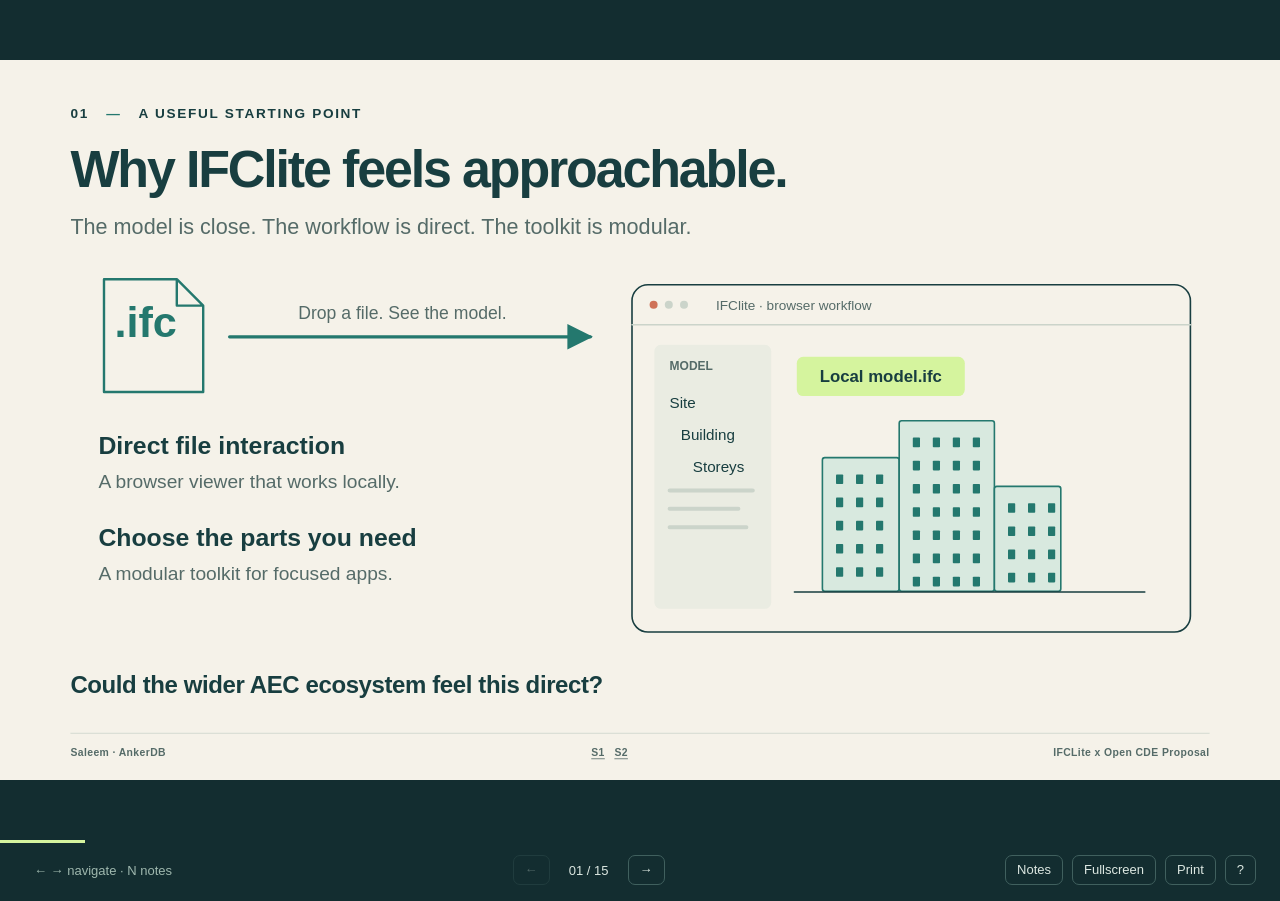
==== presentations/oci-aec-2026-10-28/index.html @ f7aa37ea "Add Apache-2.0 license and AEC pitch" ====
<!doctype html><html lang="en"><head><meta charset="utf-8"><meta name="viewport" content="width=device-width,initial-scale=1"><meta name="color-scheme" content="light"><meta name="description" content="An AEC ecosystem proposal: independent tools and owner-controlled model releases through OCI artifact registries."><title>Pitch</title><style>
:root{--paper:#f5f2e9;--ink:#183e40;--teal:#24786e;--mint:#d8e9df;--lime:#d5f49e;--muted:#556b68;--line:#cbd4ca;--card:#fffdf7;--soft:#eaece2;--coral:#cf7258;--coral-soft:#f1ded0;--rust:#914931;--ochre:#8e7137;--sand:#eee4c8;--slate:#657b89;--slate-soft:#dce5e7;--white:#f7f7ec;--dark-card:#224c4d;--dark-line:#48706c;font-family:Arial,Helvetica,sans-serif;color:var(--ink);background:#132d30;font-synthesis:none}
*{box-sizing:border-box}html,body{margin:0;height:100%;overflow:hidden}button,a{-webkit-tap-highlight-color:transparent}button{font:inherit}button:focus-visible,a:focus-visible{outline:3px solid #e49752;outline-offset:5px}button{cursor:pointer}#viewport{position:relative;height:calc(100dvh - 60px);width:100%;display:flex;align-items:center;justify-content:center;overflow:hidden}#deck{position:relative;width:1600px;height:900px;flex-shrink:0;transform-origin:center center}.slide{position:absolute;inset:0;overflow:hidden;background:var(--paper);padding:58px 88px 73px;display:none}.slide.active{display:block}.slide.dark{background:var(--ink);color:var(--white);--card:var(--dark-card);--line:var(--dark-line);--muted:#c0d4ce}.eyebrow{font-size:17px;letter-spacing:2.1px;text-transform:uppercase;font-weight:700;margin-bottom:24px}.eyebrow span{padding:0 15px;color:var(--teal)}.dark .eyebrow{color:var(--mint)}.dark .eyebrow span{color:var(--lime)}h1{font-size:65px;line-height:1.07;letter-spacing:-2.7px;font-weight:700;margin:0 0 18px;max-width:1430px}.lede{font-size:27px;line-height:1.35;margin:0 0 27px;color:var(--muted);max-width:1390px}.slide-body{position:relative}.diagram{display:block;width:100%;height:auto;overflow:visible;font-family:Arial,Helvetica,sans-serif}.slide-footer{position:absolute;bottom:27px;left:88px;right:88px;display:flex;align-items:center;justify-content:space-between;border-top:1px solid var(--line);padding-top:16px;font-size:13px;font-weight:600;letter-spacing:.5px;color:var(--muted)}.slide-footer b{padding:0 8px;font-weight:400}.citations{display:flex;gap:12px}.citations a{color:inherit;text-underline-offset:3px}.takeaway{font-size:30px;line-height:1.2;margin:10px 0 0;letter-spacing:-.5px;font-weight:700}.caption{font-size:21px;color:var(--muted);margin:12px 0 0;line-height:1.35}.caption.light{color:#bfd4cc}.ribbon{display:flex;align-items:center;justify-content:space-between;background:var(--soft);border-radius:14px;padding:24px 30px;margin-top:6px;font-size:23px}.ribbon b{color:var(--coral);font-size:27px}.mini-label{font-size:14px;font-weight:700;letter-spacing:1.5px;color:var(--muted)}.closing-points{border-top:1px solid var(--dark-line);display:flex;gap:44px;justify-content:space-between;padding-top:25px;margin-top:9px;font-size:23px}.closing-points b{font-size:16px;color:var(--lime);margin-right:13px}.source-grid{display:grid;grid-template-columns:1fr 1fr .95fr;gap:44px;margin-top:35px}.source-column h2{font-size:25px;margin:0 0 17px;letter-spacing:-.4px}.source-link{display:flex;gap:13px;align-items:baseline;color:var(--ink);font-size:21px;line-height:1.28;text-decoration:none;margin:0 0 23px}.source-link:hover{text-decoration:underline}.source-link span{min-width:31px;font-size:14px;color:var(--teal);font-weight:700}.source-context{font-size:20px;line-height:1.45;color:var(--muted)}code{font-size:.9em}kbd{display:inline-block;border:1px solid currentColor;border-radius:4px;padding:1px 6px;font:inherit;font-size:.85em}.source-bottom{margin-top:24px;padding:21px 0;border-top:1px solid var(--line);display:flex;justify-content:space-between;align-items:center;font-size:19px}.source-bottom span{color:var(--muted)}
#controls{height:60px;display:flex;align-items:center;justify-content:space-between;padding:0 24px;color:#dce7e1;background:#132d30;font-size:13px;gap:20px}#controls .group{display:flex;align-items:center;gap:9px}#controls button{color:inherit;background:transparent;border:1px solid #40605e;border-radius:7px;padding:7px 11px;line-height:1.15;white-space:nowrap}#controls button:hover{background:#284c4b}#controls button:disabled{opacity:.3;cursor:default}#position{font-variant-numeric:tabular-nums;min-width:60px;text-align:center}#deck-label{color:#bdd0c8;letter-spacing:.7px}.keys{color:#9fb8ae;margin-left:10px}.sr-only{position:absolute;width:1px;height:1px;overflow:hidden;clip-path:inset(50%);white-space:nowrap}.progress{position:fixed;bottom:57px;left:0;height:3px;background:var(--lime);z-index:2;width:0;transition:width 150ms linear}#notes-panel{display:none;position:fixed;left:0;right:0;bottom:60px;height:215px;overflow-y:auto;padding:20px 34px;background:#fffdf7;color:var(--ink);border-top:4px solid var(--teal);z-index:5;font-size:16px;line-height:1.5}#notes-panel h2{font-size:18px;margin:0 0 10px}#notes-panel p{margin:0 0 9px;max-width:1300px}#notes-panel a{color:var(--teal)}body.notes-open #notes-panel{display:block}body.notes-open #viewport{height:calc(100dvh - 275px)}body.notes-open .progress{bottom:272px}#notes-sources{font-size:13px;display:flex;gap:15px;flex-wrap:wrap}#help{border:0;border-radius:18px;background:var(--paper);color:var(--ink);max-width:530px;padding:32px;font-size:16px;box-shadow:0 20px 90px #0005}#help::backdrop{background:#102c32aa}#help h2{margin-top:0}#help dl{display:grid;grid-template-columns:180px 1fr;gap:16px}#help dd{margin:0}#help button{background:var(--ink);color:var(--paper);border:0;padding:10px 20px;border-radius:8px}.no-js{color:var(--paper);padding:12px;text-align:center}.svg-defs{position:absolute;width:0;height:0;overflow:hidden}body.no-script{overflow:auto}body.no-script #viewport{height:auto;display:block;overflow:visible}body.no-script #deck{height:auto;width:100%}body.no-script .slide{display:block;position:relative;width:1600px;height:900px;margin:auto}
@media(max-width:800px){#deck-label,.keys{display:none}#controls{padding:0 10px;gap:8px}#controls .group{gap:6px}#controls button{padding:7px 8px}#notes-panel{padding:14px 18px}}@media(prefers-reduced-motion:reduce){*{transition:none!important}}
@page{size:1600px 900px;margin:0}@media print{html,body{overflow:visible!important;background:white;width:1600px;height:auto}#viewport,body.notes-open #viewport{display:block!important;width:1600px;height:auto;overflow:visible}#deck{width:1600px!important;height:auto!important;transform:none!important;zoom:1!important}.slide,.slide.active{display:block!important;position:relative;width:1600px;height:900px;break-after:page;page-break-after:always;-webkit-print-color-adjust:exact;print-color-adjust:exact}.slide:last-child{break-after:auto;page-break-after:auto}#controls,#notes-panel,.progress,#live,#help,.no-js{display:none!important}.slide a{color:inherit!important}.speaker-note{display:none!important}}
.slide.dark{--teal:#a6cfc0}</style></head><body><svg class="svg-defs" aria-hidden="true"><defs><marker id="arrow" viewBox="0 0 10 10" refX="9" refY="5" markerWidth="8" markerHeight="8" orient="auto-start-reverse"><path d="M0 0L10 5L0 10Z" fill="context-stroke"/></marker></defs></svg><noscript><style>.slide{display:block;position:relative;width:1600px;height:900px}html,body{overflow:auto}#viewport{display:block;height:auto;overflow:visible}#deck{height:auto}#controls{display:none}</style><p class="no-js">JavaScript is off. Scroll through the slides or print this file.</p></noscript><main id="viewport" aria-label="Pitch"><div id="deck"><section class="slide " id="slide-1" aria-labelledby="title-1" data-title="Why IFClite feels approachable.">
      <div class="eyebrow">01 <span>—</span> A useful starting point</div>
      <h1 id="title-1">Why IFClite feels approachable.</h1>
      <p class="lede">The model is close. The workflow is direct. The toolkit is modular.</p>
      <div class="slide-body"><svg class="diagram" viewBox="0 0 1424 500" role="img" aria-label="Conceptual illustration of a local IFC file opened in IFClite’s browser viewer. Direct file interaction and modular packages."><rect x="702" y="28" width="698" height="434" rx="20" fill="var(--paper)" stroke="var(--ink)" stroke-width="2" /><path d="M702 78H1400" fill="none" stroke="var(--line)" stroke-width="2" stroke-linecap="round" stroke-linejoin="round"  /><circle cx="729" cy="53" r="5" fill="var(--coral)"/><circle cx="748" cy="53" r="5" fill="var(--line)"/><circle cx="767" cy="53" r="5" fill="var(--line)"/><text x="807" y="59" font-size="17" fill="var(--muted)" font-weight="500" text-anchor="start" >IFClite · browser workflow</text><rect x="730" y="103" width="146" height="330" rx="8" fill="var(--soft)" stroke="none" stroke-width="2" /><text x="749" y="135" font-size="15" fill="var(--muted)" font-weight="700" text-anchor="start" >MODEL</text><text x="749" y="182" font-size="19" fill="currentColor" font-weight="500" text-anchor="start" >Site</text><text x="763" y="222" font-size="19" fill="currentColor" font-weight="500" text-anchor="start" >Building</text><text x="778" y="262" font-size="19" fill="currentColor" font-weight="500" text-anchor="start" >Storeys</text><path d="M749 285H853 M749 308H835 M749 331H845" fill="none" stroke="var(--line)" stroke-width="5" stroke-linecap="round" stroke-linejoin="round"  /><rect x="940" y="244" width="96" height="167" rx="3" fill="var(--mint)" stroke="var(--teal)" stroke-width="2" /><rect x="957" y="265" width="9" height="12" rx="1" fill="var(--teal)" stroke="none" stroke-width="2" /><rect x="957" y="294" width="9" height="12" rx="1" fill="var(--teal)" stroke="none" stroke-width="2" /><rect x="957" y="323" width="9" height="12" rx="1" fill="var(--teal)" stroke="none" stroke-width="2" /><rect x="957" y="352" width="9" height="12" rx="1" fill="var(--teal)" stroke="none" stroke-width="2" /><rect x="957" y="381" width="9" height="12" rx="1" fill="var(--teal)" stroke="none" stroke-width="2" /><rect x="982" y="265" width="9" height="12" rx="1" fill="var(--teal)" stroke="none" stroke-width="2" /><rect x="982" y="294" width="9" height="12" rx="1" fill="var(--teal)" stroke="none" stroke-width="2" /><rect x="982" y="323" width="9" height="12" rx="1" fill="var(--teal)" stroke="none" stroke-width="2" /><rect x="982" y="352" width="9" height="12" rx="1" fill="var(--teal)" stroke="none" stroke-width="2" /><rect x="982" y="381" width="9" height="12" rx="1" fill="var(--teal)" stroke="none" stroke-width="2" /><rect x="1007" y="265" width="9" height="12" rx="1" fill="var(--teal)" stroke="none" stroke-width="2" /><rect x="1007" y="294" width="9" height="12" rx="1" fill="var(--teal)" stroke="none" stroke-width="2" /><rect x="1007" y="323" width="9" height="12" rx="1" fill="var(--teal)" stroke="none" stroke-width="2" /><rect x="1007" y="352" width="9" height="12" rx="1" fill="var(--teal)" stroke="none" stroke-width="2" /><rect x="1007" y="381" width="9" height="12" rx="1" fill="var(--teal)" stroke="none" stroke-width="2" /><rect x="1036" y="198" width="119" height="213" rx="3" fill="var(--mint)" stroke="var(--teal)" stroke-width="2" /><rect x="1053" y="219" width="9" height="12" rx="1" fill="var(--teal)" stroke="none" stroke-width="2" /><rect x="1053" y="248" width="9" height="12" rx="1" fill="var(--teal)" stroke="none" stroke-width="2" /><rect x="1053" y="277" width="9" height="12" rx="1" fill="var(--teal)" stroke="none" stroke-width="2" /><rect x="1053" y="306" width="9" height="12" rx="1" fill="var(--teal)" stroke="none" stroke-width="2" /><rect x="1053" y="335" width="9" height="12" rx="1" fill="var(--teal)" stroke="none" stroke-width="2" /><rect x="1053" y="364" width="9" height="12" rx="1" fill="var(--teal)" stroke="none" stroke-width="2" /><rect x="1053" y="393" width="9" height="12" rx="1" fill="var(--teal)" stroke="none" stroke-width="2" /><rect x="1078" y="219" width="9" height="12" rx="1" fill="var(--teal)" stroke="none" stroke-width="2" /><rect x="1078" y="248" width="9" height="12" rx="1" fill="var(--teal)" stroke="none" stroke-width="2" /><rect x="1078" y="277" width="9" height="12" rx="1" fill="var(--teal)" stroke="none" stroke-width="2" /><rect x="1078" y="306" width="9" height="12" rx="1" fill="var(--teal)" stroke="none" stroke-width="2" /><rect x="1078" y="335" width="9" height="12" rx="1" fill="var(--teal)" stroke="none" stroke-width="2" /><rect x="1078" y="364" width="9" height="12" rx="1" fill="var(--teal)" stroke="none" stroke-width="2" /><rect x="1078" y="393" width="9" height="12" rx="1" fill="var(--teal)" stroke="none" stroke-width="2" /><rect x="1103" y="219" width="9" height="12" rx="1" fill="var(--teal)" stroke="none" stroke-width="2" /><rect x="1103" y="248" width="9" height="12" rx="1" fill="var(--teal)" stroke="none" stroke-width="2" /><rect x="1103" y="277" width="9" height="12" rx="1" fill="var(--teal)" stroke="none" stroke-width="2" /><rect x="1103" y="306" width="9" height="12" rx="1" fill="var(--teal)" stroke="none" stroke-width="2" /><rect x="1103" y="335" width="9" height="12" rx="1" fill="var(--teal)" stroke="none" stroke-width="2" /><rect x="1103" y="364" width="9" height="12" rx="1" fill="var(--teal)" stroke="none" stroke-width="2" /><rect x="1103" y="393" width="9" height="12" rx="1" fill="var(--teal)" stroke="none" stroke-width="2" /><rect x="1128" y="219" width="9" height="12" rx="1" fill="var(--teal)" stroke="none" stroke-width="2" /><rect x="1128" y="248" width="9" height="12" rx="1" fill="var(--teal)" stroke="none" stroke-width="2" /><rect x="1128" y="277" width="9" height="12" rx="1" fill="var(--teal)" stroke="none" stroke-width="2" /><rect x="1128" y="306" width="9" height="12" rx="1" fill="var(--teal)" stroke="none" stroke-width="2" /><rect x="1128" y="335" width="9" height="12" rx="1" fill="var(--teal)" stroke="none" stroke-width="2" /><rect x="1128" y="364" width="9" height="12" rx="1" fill="var(--teal)" stroke="none" stroke-width="2" /><rect x="1128" y="393" width="9" height="12" rx="1" fill="var(--teal)" stroke="none" stroke-width="2" /><rect x="1155" y="280" width="83" height="131" rx="3" fill="var(--mint)" stroke="var(--teal)" stroke-width="2" /><rect x="1172" y="301" width="9" height="12" rx="1" fill="var(--teal)" stroke="none" stroke-width="2" /><rect x="1172" y="330" width="9" height="12" rx="1" fill="var(--teal)" stroke="none" stroke-width="2" /><rect x="1172" y="359" width="9" height="12" rx="1" fill="var(--teal)" stroke="none" stroke-width="2" /><rect x="1172" y="388" width="9" height="12" rx="1" fill="var(--teal)" stroke="none" stroke-width="2" /><rect x="1197" y="301" width="9" height="12" rx="1" fill="var(--teal)" stroke="none" stroke-width="2" /><rect x="1197" y="330" width="9" height="12" rx="1" fill="var(--teal)" stroke="none" stroke-width="2" /><rect x="1197" y="359" width="9" height="12" rx="1" fill="var(--teal)" stroke="none" stroke-width="2" /><rect x="1197" y="388" width="9" height="12" rx="1" fill="var(--teal)" stroke="none" stroke-width="2" /><rect x="1222" y="301" width="9" height="12" rx="1" fill="var(--teal)" stroke="none" stroke-width="2" /><rect x="1222" y="330" width="9" height="12" rx="1" fill="var(--teal)" stroke="none" stroke-width="2" /><rect x="1222" y="359" width="9" height="12" rx="1" fill="var(--teal)" stroke="none" stroke-width="2" /><rect x="1222" y="388" width="9" height="12" rx="1" fill="var(--teal)" stroke="none" stroke-width="2" /><path d="M905 412H1343" fill="none" stroke="var(--ink)" stroke-width="2" stroke-linecap="round" stroke-linejoin="round"  /><rect x="908" y="118" width="210" height="49" rx="8" fill="var(--lime)" stroke="none" stroke-width="2" /><text x="1013" y="149" font-size="21" fill="var(--ink)" font-weight="650" text-anchor="middle" >Local model.ifc</text><text x="55" y="93" font-size="54" fill="var(--teal)" font-weight="750" text-anchor="start" >.ifc</text><path d="M42 21H133L166 54V162H42Z M133 21V54H166" fill="none" stroke="var(--teal)" stroke-width="3" stroke-linecap="round" stroke-linejoin="round"  /><path d="M199 93 L650 93" fill="none" stroke="var(--teal)" stroke-width="4" stroke-linecap="round" marker-end="url(#arrow)" /><text x="415" y="71" font-size="22" fill="var(--muted)" font-weight="500" text-anchor="middle" >Drop a file. See the model.</text><text x="35" y="240" font-size="31" fill="var(--ink)" font-weight="700" text-anchor="start" >Direct file interaction</text><text x="35" y="282" font-size="24" fill="var(--muted)" font-weight="500" text-anchor="start" >A browser viewer that works locally.</text><text x="35" y="355" font-size="31" fill="var(--ink)" font-weight="700" text-anchor="start" >Choose the parts you need</text><text x="35" y="397" font-size="24" fill="var(--muted)" font-weight="500" text-anchor="start" >A modular toolkit for focused apps.</text></svg><p class="takeaway">Could the wider AEC ecosystem feel this direct?</p></div>
      <footer class="slide-footer"><span>Saleem · AnkerDB</span><span class="citations"><a href="https://ifclite.dev/" target="_blank" rel="noopener">S1</a> <a href="https://github.com/LTplus-AG/ifc-lite" target="_blank" rel="noopener">S2</a></span><span>IFCLite x Open CDE Proposal</span></footer>
      <aside class="speaker-note" hidden><p>Open with the appeal of the experience, not an adoption claim. IFClite publicly describes a browser viewer with local drag-and-drop IFC loading, plus packages developers can compose. The browser setup processes the model locally; the project also offers other deployment modes. The illustration is conceptual, not a product screenshot.</p><p>Use IFClite as a concrete example of focused, modular software. Ask whether independently built tools could stay focused while sharing a dependable way to deliver model releases.</p></aside>
    </section><section class="slide " id="slide-2" aria-labelledby="title-2" data-title="Every new connection takes work.">
      <div class="eyebrow">02 <span>—</span> The connection work</div>
      <h1 id="title-2">Every new connection takes work.</h1>
      <p class="lede">Apps often need a separate connector for each place a model is stored.</p>
      <div class="slide-body"><svg class="diagram" viewBox="0 0 1424 475" role="img" aria-label="Illustrative example: a model viewer used by a design team and a cost tool used by a cost team each need a separate connector to Cloud CDE A, Cloud CDE B and a local server. Two apps and three destinations mean six connections to support. Each connector handles different APIs, access rules and delivery conventions."><text x="14" y="24" font-size="17" fill="var(--muted)" font-weight="750" text-anchor="start">APPS PEOPLE USE</text><text x="402" y="24" font-size="17" fill="var(--muted)" font-weight="750" text-anchor="start">PLACES MODELS LIVE</text><rect x="402" y="48" width="316" height="83" rx="14" fill="var(--mint)"/><g transform="translate(427 62)" fill="none" stroke="var(--teal)" stroke-width="2.5"><path d="M0 10V41C0 55 47 55 47 41V10"/><ellipse cx="23.5" cy="10" rx="23.5" ry="10"/></g><text x="494" y="99" font-size="28" fill="var(--ink)" font-weight="700" text-anchor="start">Cloud CDE A</text><rect x="748" y="48" width="316" height="83" rx="14" fill="var(--mint)"/><g transform="translate(773 62)" fill="none" stroke="var(--teal)" stroke-width="2.5"><path d="M0 10V41C0 55 47 55 47 41V10"/><ellipse cx="23.5" cy="10" rx="23.5" ry="10"/></g><text x="840" y="99" font-size="28" fill="var(--ink)" font-weight="700" text-anchor="start">Cloud CDE B</text><rect x="1094" y="48" width="316" height="83" rx="14" fill="var(--mint)"/><g transform="translate(1119 62)" fill="none" stroke="var(--teal)" stroke-width="2.5"><path d="M0 10V41C0 55 47 55 47 41V10"/><ellipse cx="23.5" cy="10" rx="23.5" ry="10"/></g><text x="1186" y="99" font-size="28" fill="var(--ink)" font-weight="700" text-anchor="start">Local server</text><rect x="14" y="165" width="304" height="112" rx="18" fill="var(--card)" stroke="var(--line)" stroke-width="2"/><g transform="translate(36 196)" fill="none" stroke="var(--teal)" stroke-width="2.5"><rect width="54" height="45" rx="5"/><path d="M0 12H54"/><circle cx="8" cy="6" r="1" fill="var(--teal)"/><path d="M12 33L24 22 34 30 43 21"/></g><text x="110" y="213" font-size="28" fill="var(--ink)" font-weight="700" text-anchor="start">Model viewer</text><text x="110" y="245" font-size="21" fill="var(--muted)" font-weight="500" text-anchor="start">Design team</text><rect x="402" y="165" width="316" height="112" rx="18" fill="var(--coral-soft)" stroke="var(--coral)" stroke-width="2"/><g transform="translate(430 202)" fill="none" stroke="var(--rust)" stroke-width="3" stroke-linecap="round"><path d="M0 11H16M16 3V19M16 7H27V15H16M43 11H59M43 3V19M43 7H32V15H43"/></g><text x="510" y="230" font-size="29" fill="var(--rust)" font-weight="700" text-anchor="start">Connector 1</text><rect x="748" y="165" width="316" height="112" rx="18" fill="var(--coral-soft)" stroke="var(--coral)" stroke-width="2"/><g transform="translate(776 202)" fill="none" stroke="var(--rust)" stroke-width="3" stroke-linecap="round"><path d="M0 11H16M16 3V19M16 7H27V15H16M43 11H59M43 3V19M43 7H32V15H43"/></g><text x="856" y="230" font-size="29" fill="var(--rust)" font-weight="700" text-anchor="start">Connector 2</text><rect x="1094" y="165" width="316" height="112" rx="18" fill="var(--coral-soft)" stroke="var(--coral)" stroke-width="2"/><g transform="translate(1122 202)" fill="none" stroke="var(--rust)" stroke-width="3" stroke-linecap="round"><path d="M0 11H16M16 3V19M16 7H27V15H16M43 11H59M43 3V19M43 7H32V15H43"/></g><text x="1202" y="230" font-size="29" fill="var(--rust)" font-weight="700" text-anchor="start">Connector 3</text><rect x="14" y="309" width="304" height="112" rx="18" fill="var(--card)" stroke="var(--line)" stroke-width="2"/><g transform="translate(36 340)" fill="none" stroke="var(--teal)" stroke-width="2.5"><rect width="54" height="45" rx="5"/><path d="M0 12H54"/><circle cx="8" cy="6" r="1" fill="var(--teal)"/><path d="M12 33L24 22 34 30 43 21"/></g><text x="110" y="357" font-size="28" fill="var(--ink)" font-weight="700" text-anchor="start">Cost tool</text><text x="110" y="389" font-size="21" fill="var(--muted)" font-weight="500" text-anchor="start">Cost team</text><rect x="402" y="309" width="316" height="112" rx="18" fill="var(--coral-soft)" stroke="var(--coral)" stroke-width="2"/><g transform="translate(430 346)" fill="none" stroke="var(--rust)" stroke-width="3" stroke-linecap="round"><path d="M0 11H16M16 3V19M16 7H27V15H16M43 11H59M43 3V19M43 7H32V15H43"/></g><text x="510" y="374" font-size="29" fill="var(--rust)" font-weight="700" text-anchor="start">Connector 4</text><rect x="748" y="309" width="316" height="112" rx="18" fill="var(--coral-soft)" stroke="var(--coral)" stroke-width="2"/><g transform="translate(776 346)" fill="none" stroke="var(--rust)" stroke-width="3" stroke-linecap="round"><path d="M0 11H16M16 3V19M16 7H27V15H16M43 11H59M43 3V19M43 7H32V15H43"/></g><text x="856" y="374" font-size="29" fill="var(--rust)" font-weight="700" text-anchor="start">Connector 5</text><rect x="1094" y="309" width="316" height="112" rx="18" fill="var(--coral-soft)" stroke="var(--coral)" stroke-width="2"/><g transform="translate(1122 346)" fill="none" stroke="var(--rust)" stroke-width="3" stroke-linecap="round"><path d="M0 11H16M16 3V19M16 7H27V15H16M43 11H59M43 3V19M43 7H32V15H43"/></g><text x="1202" y="374" font-size="29" fill="var(--rust)" font-weight="700" text-anchor="start">Connector 6</text><text x="14" y="467" font-size="24" fill="var(--muted)" font-weight="500" text-anchor="start">Different APIs · access rules · delivery conventions</text><text x="1410" y="467" font-size="24" fill="var(--rust)" font-weight="700" text-anchor="end">2 apps × 3 destinations = 6 connectors</text></svg><p class="takeaway">Add an app or a destination. Repeat the connection work.</p></div>
      <footer class="slide-footer"><span>Saleem · AnkerDB</span><span class="citations"><a href="https://ankerdb.com/about" target="_blank" rel="noopener">S5</a></span><span>IFCLite x Open CDE Proposal</span></footer>
      <aside class="speaker-note" hidden><p>Imagine a design team using a model viewer and a cost team using a specialist cost tool. Their models are stored in two cloud CDEs and on a local server. In this example, the viewer needs three delivery connectors. Adding the cost tool brings three more. Each coral box is one connection a tool builder or integration team has to support.</p><p>A connector may need to handle a different API, sign-in and permission rules, file packaging and release conventions. Adding another app repeats this work across the destinations it needs; adding another destination creates work for the apps that need it. Existing standards and reusable libraries can help, so the amount of custom work varies.</p><p>This is a conceptual example using generic apps and storage services. It does not depict an existing IFClite–AnkerDB integration. The proposal on the next slide is to share the delivery interface and the AEC package agreement, while each organization still controls access and each app supports the model data it understands.</p></aside>
    </section><section class="slide dark" id="slide-3" aria-labelledby="title-3" data-title="Integrate once to a common agreement.">
      <div class="eyebrow">03 <span>—</span> The proposal</div>
      <h1 id="title-3">Integrate once to a common agreement.</h1>
      <p class="lede">Keep each app’s expertise. Share the way model releases are packaged and delivered.</p>
      <div class="slide-body"><svg class="diagram" viewBox="0 0 1424 475" role="img" aria-label="Independent applications implement a proposed AEC profile for shared meaning. OCI means Open Container Initiative: existing standards to package and distribute files via registries."><rect x="15" y="18" width="325" height="132" rx="20" fill="var(--card)" stroke="var(--line)" stroke-width="2" /><g transform="translate(59 73)" fill="none" stroke="var(--teal)" stroke-width="3" stroke-linejoin="round" stroke-linecap="round"><path d="M0 -17 18 -7 18 13 0 23 -18 13 -18 -7Z M-18 -7 0 3 18 -7 M0 3V23"/></g><text x="99" y="70" font-size="25" fill="currentColor" font-weight="700" text-anchor="start" >IFClite</text><text x="99" y="103" font-size="18" fill="var(--muted)" font-weight="500" text-anchor="start" >an independent tool</text><rect x="371" y="18" width="325" height="132" rx="20" fill="var(--card)" stroke="var(--line)" stroke-width="2" /><g transform="translate(415 73)" fill="none" stroke="var(--teal)" stroke-width="3" stroke-linejoin="round" stroke-linecap="round"><path d="M0 -23 23 -13V4Q23 21 0 30Q-23 21 -23 4V-13Z M-12 2 -3 11 14 -9"/></g><text x="455" y="70" font-size="25" fill="currentColor" font-weight="700" text-anchor="start" >AnkerDB</text><text x="455" y="103" font-size="18" fill="var(--muted)" font-weight="500" text-anchor="start" >an independent tool</text><rect x="727" y="18" width="325" height="132" rx="20" fill="var(--card)" stroke="var(--line)" stroke-width="2" /><g transform="translate(771 73)" fill="none" stroke="var(--teal)" stroke-width="3" stroke-linejoin="round" stroke-linecap="round"><path d="M-17 18V-9 M-4 18V-20 M9 18V1 M22 18V-14 M-23 22H28"/></g><text x="811" y="70" font-size="25" fill="currentColor" font-weight="700" text-anchor="start" >Focused app</text><text x="811" y="103" font-size="18" fill="var(--muted)" font-weight="500" text-anchor="start" >a specialist workflow</text><text x="1210" y="90" font-size="72" fill="var(--muted)" font-weight="500" text-anchor="middle" >…</text><path d="M177 150V181 M533 150V181 M889 150V181 M177 181H1247 M1247 150V181" fill="none" stroke="var(--lime)" stroke-width="4" stroke-linecap="round" stroke-linejoin="round"  /><path d="M712 181 L712 213" fill="none" stroke="var(--lime)" stroke-width="4" stroke-linecap="round" marker-end="url(#arrow)" /><rect x="15" y="230" width="1390" height="105" rx="16" fill="var(--lime)" stroke="none" stroke-width="2" /><text x="47" y="272" font-size="19" fill="var(--ink)" font-weight="750" text-anchor="start" >AEC PACKAGE / PROFILE</text><text x="47" y="310" font-size="28" fill="var(--ink)" font-weight="600" text-anchor="start" >What is inside, and how tools interpret it</text><text x="1367" y="293" font-size="28" fill="var(--ink)" font-weight="700" text-anchor="end" >Shared meaning</text><rect x="15" y="351" width="1390" height="105" rx="16" fill="var(--dark-card)" stroke="var(--dark-line)" stroke-width="2" /><text x="47" y="391" font-size="19" fill="var(--lime)" font-weight="750" text-anchor="start" >OCI · OPEN CONTAINER INITIATIVE</text><text x="47" y="430" font-size="26" fill="var(--white)" font-weight="600" text-anchor="start" >Existing standards to package and distribute files via registries</text><text x="1367" y="413" font-size="28" fill="var(--white)" font-weight="700" text-anchor="end" >Shared distribution</text></svg><p class="caption light">Proposed ecosystem participation · tools support the profiles they understand.</p></div>
      <footer class="slide-footer"><span>Saleem · AnkerDB</span><span class="citations"><a href="https://github.com/opencontainers/image-spec/blob/v1.1.1/manifest.md#guidelines-for-artifact-usage" target="_blank" rel="noopener">S6</a> <a href="https://github.com/opencontainers/distribution-spec/blob/v1.1.1/spec.md" target="_blank" rel="noopener">S7</a></span><span>IFCLite x Open CDE Proposal</span></footer>
      <aside class="speaker-note" hidden><p>Two layers do different jobs. OCI, the Open Container Initiative, supplies a standard artifact manifest and distribution interface. An AEC package/profile would specify the domain contract: payload types, schema/version, identifiers and the interpretation expected of a consumer.</p><p>“Integrate once” means implement that common agreement rather than a new delivery connector for every partner. Tools still need to support the relevant payload/profile. The depicted connections are a proposal; this is not an existing IFClite feature or established AEC-wide standard. No container runtime is required to read a non-executable model artifact.</p></aside>
    </section><section class="slide " id="slide-4" aria-labelledby="title-4" data-title="Each company owns its reservoir.">
      <div class="eyebrow">04 <span>—</span> A shared picture</div>
      <h1 id="title-4">Each company owns its reservoir.</h1>
      <p class="lede">Different tanks of data. Compatible connections. Control stays with the owner.</p>
      <div class="slide-body"><svg class="diagram" viewBox="0 0 1424 455" role="img" aria-label="A company registry holds IFC, IDS, bSDD dictionary references, drawings and an Other tank for future data types. A validation tool pulls IDS to check IFC against the requirements. OCI distributes the files; the tool interprets them."><rect x="12" y="8" width="1015" height="420" rx="28" fill="var(--soft)" stroke="var(--line)" stroke-width="2" /><text x="49" y="51" font-size="19" fill="var(--muted)" font-weight="750" text-anchor="start" >COMPANY A</text><text x="49" y="91" font-size="31" fill="var(--ink)" font-weight="700" text-anchor="start" >Its own data reservoir</text><g transform="translate(48 131)">
    <path d="M0 35 C0 -11 160 -11 160 35 L160 187 C160 233 0 233 0 187 Z" fill="var(--mint)" stroke="var(--teal)" stroke-width="3"/>
    <path d="M0 147 C0 184 160 184 160 147 L160 187 C160 233 0 233 0 187 Z" fill="var(--teal)" opacity=".15"/>
    <ellipse cx="80.0" cy="35" rx="80.0" ry="34" fill="var(--mint)" stroke="var(--teal)" stroke-width="3"/>
    <path d="M160 175 h22" stroke="var(--teal)" stroke-width="10"/>
    <rect x="175" y="162" width="13" height="26" rx="3" fill="var(--teal)"/>
    <text x="80.0" y="122.10000000000001" font-size="30" fill="var(--teal)" font-weight="700" text-anchor="middle" >IFC</text>
    <text x="80.0" y="149.10000000000002" font-size="17" fill="var(--teal)" font-weight="500" text-anchor="middle" >model releases</text>
    </g><g transform="translate(245 153)">
    <path d="M0 35 C0 -11 155 -11 155 35 L155 165 C155 211 0 211 0 165 Z" fill="var(--sand)" stroke="var(--ochre)" stroke-width="3"/>
    <path d="M0 125 C0 162 155 162 155 125 L155 165 C155 211 0 211 0 165 Z" fill="var(--ochre)" opacity=".15"/>
    <ellipse cx="77.5" cy="35" rx="77.5" ry="34" fill="var(--sand)" stroke="var(--ochre)" stroke-width="3"/>
    <path d="M155 153 h22" stroke="var(--ochre)" stroke-width="10"/>
    <rect x="170" y="140" width="13" height="26" rx="3" fill="var(--ochre)"/>
    <text x="77.5" y="110.00000000000001" font-size="30" fill="var(--ochre)" font-weight="700" text-anchor="middle" >IDS</text>
    <text x="77.5" y="137.0" font-size="17" fill="var(--ochre)" font-weight="500" text-anchor="middle" >requirements</text>
    </g><g transform="translate(440 153)">
    <path d="M0 35 C0 -11 155 -11 155 35 L155 165 C155 211 0 211 0 165 Z" fill="var(--slate-soft)" stroke="var(--slate)" stroke-width="3"/>
    <path d="M0 125 C0 162 155 162 155 125 L155 165 C155 211 0 211 0 165 Z" fill="var(--slate)" opacity=".15"/>
    <ellipse cx="77.5" cy="35" rx="77.5" ry="34" fill="var(--slate-soft)" stroke="var(--slate)" stroke-width="3"/>
    <path d="M155 153 h22" stroke="var(--slate)" stroke-width="10"/>
    <rect x="170" y="140" width="13" height="26" rx="3" fill="var(--slate)"/>
    <text x="77.5" y="110.00000000000001" font-size="30" fill="var(--slate)" font-weight="700" text-anchor="middle" >bSDD</text>
    <text x="77.5" y="137.0" font-size="17" fill="var(--slate)" font-weight="500" text-anchor="middle" >dictionary refs</text>
    </g><g transform="translate(635 173)">
    <path d="M0 35 C0 -11 155 -11 155 35 L155 145 C155 191 0 191 0 145 Z" fill="var(--slate-soft)" stroke="var(--slate)" stroke-width="3"/>
    <path d="M0 105 C0 142 155 142 155 105 L155 145 C155 191 0 191 0 145 Z" fill="var(--slate)" opacity=".15"/>
    <ellipse cx="77.5" cy="35" rx="77.5" ry="34" fill="var(--slate-soft)" stroke="var(--slate)" stroke-width="3"/>
    <path d="M155 133 h22" stroke="var(--slate)" stroke-width="10"/>
    <rect x="170" y="120" width="13" height="26" rx="3" fill="var(--slate)"/>
    <text x="77.5" y="100" font-size="30" fill="var(--slate)" font-weight="700" text-anchor="middle" >Drawings</text>
    <text x="77.5" y="127" font-size="17" fill="var(--slate)" font-weight="500" text-anchor="middle" >releases</text>
    </g><g transform="translate(830 173)">
    <path d="M0 35 C0 -11 145 -11 145 35 L145 145 C145 191 0 191 0 145 Z" fill="var(--slate-soft)" stroke="var(--slate)" stroke-width="3"/>
    <path d="M0 105 C0 142 145 142 145 105 L145 145 C145 191 0 191 0 145 Z" fill="var(--slate)" opacity=".15"/>
    <ellipse cx="72.5" cy="35" rx="72.5" ry="34" fill="var(--slate-soft)" stroke="var(--slate)" stroke-width="3"/>
    <path d="M145 133 h22" stroke="var(--slate)" stroke-width="10"/>
    <rect x="160" y="120" width="13" height="26" rx="3" fill="var(--slate)"/>
    <text x="72.5" y="100" font-size="30" fill="var(--slate)" font-weight="700" text-anchor="middle" >Other</text>
    <text x="72.5" y="127" font-size="17" fill="var(--slate)" font-weight="500" text-anchor="middle" >future data</text>
    </g><path d="M428 306V371H1047V251H1073" fill="none" stroke="var(--ochre)" stroke-width="4" stroke-linecap="round" stroke-linejoin="round" marker-end="url(#arrow)" /><rect x="677" y="352" width="168" height="38" rx="19" fill="var(--sand)" stroke="none" stroke-width="2" /><text x="761.0" y="377" font-size="22" fill="var(--ochre)" font-weight="650" text-anchor="middle" >Pull IDS</text><text x="63" y="405" font-size="23" fill="var(--muted)" font-weight="500" text-anchor="start" >OCI-compatible registry · hosted or local · owner-controlled access</text><text x="1085" y="66" font-size="17" fill="var(--muted)" font-weight="750" text-anchor="start" >THE MAPPING</text><text x="1085" y="108" font-size="25" fill="var(--ink)" font-weight="700" text-anchor="start" >Reservoir = registry</text><text x="1085" y="144" font-size="23" fill="var(--muted)" font-weight="500" text-anchor="start" >Tanks = data releases</text><rect x="1085" y="185" width="325" height="132" rx="20" fill="var(--card)" stroke="var(--line)" stroke-width="2" /><g transform="translate(1129 240)" fill="none" stroke="var(--ochre)" stroke-width="3" stroke-linejoin="round" stroke-linecap="round"><path d="M0 -23 23 -13V4Q23 21 0 30Q-23 21 -23 4V-13Z M-12 2 -3 11 14 -9"/></g><text x="1169" y="237" font-size="25" fill="currentColor" font-weight="700" text-anchor="start" >Validation</text><text x="1169" y="270" font-size="18" fill="var(--muted)" font-weight="500" text-anchor="start" >checks IFC against IDS</text><text x="1085" y="368" font-size="22" fill="var(--ink)" font-weight="600" text-anchor="start" >Tools interpret the data.</text><text x="1085" y="402" font-size="22" fill="var(--muted)" font-weight="500" text-anchor="start" >OCI delivers the files.</text></svg></div>
      <footer class="slide-footer"><span>Saleem · AnkerDB</span><span class="citations"><a href="https://github.com/opencontainers/distribution-spec/blob/v1.1.1/spec.md" target="_blank" rel="noopener">S7</a> <a href="https://oras.land/docs/how_to_guides/pushing_and_pulling/" target="_blank" rel="noopener">S8</a> <a href="https://oras.land/docs/commands/oras_login/" target="_blank" rel="noopener">S10</a> <a href="https://github.com/buildingSMART/IDS" target="_blank" rel="noopener">S12</a> <a href="https://github.com/buildingSMART/bSDD" target="_blank" rel="noopener">S13</a></span><span>IFCLite x Open CDE Proposal</span></footer>
      <aside class="speaker-note" hidden><p>The reservoir/site is the organization’s OCI-compatible registry; a tank is a logical dataset or family of releases. The IFC tank holds model releases. The IDS tank holds Information Delivery Specification requirements. Trace the labeled Pull IDS connection: a validation tool retrieves an agreed IDS release and checks IFC against those requirements. The tool, not OCI, interprets IDS and performs the checks.</p><p>The bSDD tank represents references to selected buildingSMART Data Dictionary definitions, or permitted versioned snapshots packaged for a project. It does not imply hosting the entire live external bSDD service. The labels are conceptual package roles; shared profiles and appropriate access must be agreed. An owner can choose a hosted or local registry. Live editing, merging, access configuration and retention need their own workflows.</p><p>The Other tank makes the set extensible: additional artifact types and specialist results can be added under agreed profiles. It does not imply every application automatically understands those future payloads.</p></aside>
    </section><section class="slide " id="slide-5" aria-labelledby="title-5" data-title="Many focused apps. One shared release.">
      <div class="eyebrow">05 <span>—</span> Freedom to choose tools</div>
      <h1 id="title-5">Many focused apps. One shared release.</h1>
      <p class="lede">Specialized interfaces to the same agreed model delivery.</p>
      <div class="slide-body"><svg class="diagram" viewBox="0 0 1424 495" role="img" aria-label="Modeling, estimating, 4D planning and validation tools use supported model releases, IDS requirements, bSDD dictionary references and other future data types from one company registry."><rect x="14" y="14" width="320" height="132" rx="20" fill="var(--card)" stroke="var(--line)" stroke-width="2" /><g transform="translate(58 69)" fill="none" stroke="var(--teal)" stroke-width="3" stroke-linejoin="round" stroke-linecap="round"><path d="M0 -17 18 -7 18 13 0 23 -18 13 -18 -7Z M-18 -7 0 3 18 -7 M0 3V23"/></g><text x="98" y="66" font-size="25" fill="currentColor" font-weight="700" text-anchor="start" >Modeling</text><text x="98" y="99" font-size="18" fill="var(--muted)" font-weight="500" text-anchor="start" >author &amp; issue</text><path d="M174 147 L174 214" fill="none" stroke="var(--teal)" stroke-width="3" stroke-linecap="round"  /><rect x="373" y="14" width="320" height="132" rx="20" fill="var(--card)" stroke="var(--line)" stroke-width="2" /><g transform="translate(417 69)" fill="none" stroke="var(--teal)" stroke-width="3" stroke-linejoin="round" stroke-linecap="round"><path d="M-17 18V-9 M-4 18V-20 M9 18V1 M22 18V-14 M-23 22H28"/></g><text x="457" y="66" font-size="25" fill="currentColor" font-weight="700" text-anchor="start" >Estimating</text><text x="457" y="99" font-size="18" fill="var(--muted)" font-weight="500" text-anchor="start" >quantities &amp; cost</text><path d="M533 147 L533 214" fill="none" stroke="var(--teal)" stroke-width="3" stroke-linecap="round"  /><rect x="732" y="14" width="320" height="132" rx="20" fill="var(--card)" stroke="var(--line)" stroke-width="2" /><g transform="translate(776 69)" fill="none" stroke="var(--teal)" stroke-width="3" stroke-linejoin="round" stroke-linecap="round"><rect x="-22" y="-19" width="44" height="42" rx="5"/><path d="M-22 -5H22 M-11 -25V-13 M11 -25V-13 M-11 6H-3 M7 6H14 M-11 15H-3"/></g><text x="816" y="66" font-size="25" fill="currentColor" font-weight="700" text-anchor="start" >4D planning</text><text x="816" y="99" font-size="18" fill="var(--muted)" font-weight="500" text-anchor="start" >sequence &amp; time</text><path d="M892 147 L892 214" fill="none" stroke="var(--teal)" stroke-width="3" stroke-linecap="round"  /><rect x="1091" y="14" width="320" height="132" rx="20" fill="var(--card)" stroke="var(--line)" stroke-width="2" /><g transform="translate(1135 69)" fill="none" stroke="var(--teal)" stroke-width="3" stroke-linejoin="round" stroke-linecap="round"><path d="M0 -23 23 -13V4Q23 21 0 30Q-23 21 -23 4V-13Z M-12 2 -3 11 14 -9"/></g><text x="1175" y="66" font-size="25" fill="currentColor" font-weight="700" text-anchor="start" >Validation</text><text x="1175" y="99" font-size="18" fill="var(--muted)" font-weight="500" text-anchor="start" >requirements &amp; checks</text><path d="M1251 147 L1251 214" fill="none" stroke="var(--teal)" stroke-width="3" stroke-linecap="round"  /><path d="M174 214 L1251 214" fill="none" stroke="var(--teal)" stroke-width="4" stroke-linecap="round"  /><path d="M712 214 L712 260" fill="none" stroke="var(--teal)" stroke-width="4" stroke-linecap="round" marker-end="url(#arrow)" /><rect x="14" y="276" width="1396" height="200" rx="28" fill="var(--soft)" stroke="var(--line)" stroke-width="2" /><g transform="translate(47 296)">
    <path d="M0 35 C0 -11 155 -11 155 35 L155 116 C155 162 0 162 0 116 Z" fill="var(--mint)" stroke="var(--teal)" stroke-width="3"/>
    <path d="M0 76 C0 113 155 113 155 76 L155 116 C155 162 0 162 0 116 Z" fill="var(--teal)" opacity=".15"/>
    <ellipse cx="77.5" cy="35" rx="77.5" ry="34" fill="var(--mint)" stroke="var(--teal)" stroke-width="3"/>
    <path d="M155 104 h22" stroke="var(--teal)" stroke-width="10"/>
    <rect x="170" y="91" width="13" height="26" rx="3" fill="var(--teal)"/>
    <text x="77.5" y="100" font-size="30" fill="var(--teal)" font-weight="700" text-anchor="middle" >IFC</text>
    <text x="77.5" y="127" font-size="17" fill="var(--teal)" font-weight="500" text-anchor="middle" >release R7</text>
    </g><g transform="translate(262 296)">
    <path d="M0 35 C0 -11 155 -11 155 35 L155 116 C155 162 0 162 0 116 Z" fill="var(--sand)" stroke="var(--ochre)" stroke-width="3"/>
    <path d="M0 76 C0 113 155 113 155 76 L155 116 C155 162 0 162 0 116 Z" fill="var(--ochre)" opacity=".15"/>
    <ellipse cx="77.5" cy="35" rx="77.5" ry="34" fill="var(--sand)" stroke="var(--ochre)" stroke-width="3"/>
    <path d="M155 104 h22" stroke="var(--ochre)" stroke-width="10"/>
    <rect x="170" y="91" width="13" height="26" rx="3" fill="var(--ochre)"/>
    <text x="77.5" y="100" font-size="30" fill="var(--ochre)" font-weight="700" text-anchor="middle" >IDS</text>
    <text x="77.5" y="127" font-size="17" fill="var(--ochre)" font-weight="500" text-anchor="middle" >requirements</text>
    </g><g transform="translate(477 296)">
    <path d="M0 35 C0 -11 155 -11 155 35 L155 116 C155 162 0 162 0 116 Z" fill="var(--slate-soft)" stroke="var(--slate)" stroke-width="3"/>
    <path d="M0 76 C0 113 155 113 155 76 L155 116 C155 162 0 162 0 116 Z" fill="var(--slate)" opacity=".15"/>
    <ellipse cx="77.5" cy="35" rx="77.5" ry="34" fill="var(--slate-soft)" stroke="var(--slate)" stroke-width="3"/>
    <path d="M155 104 h22" stroke="var(--slate)" stroke-width="10"/>
    <rect x="170" y="91" width="13" height="26" rx="3" fill="var(--slate)"/>
    <text x="77.5" y="100" font-size="30" fill="var(--slate)" font-weight="700" text-anchor="middle" >bSDD</text>
    <text x="77.5" y="127" font-size="17" fill="var(--slate)" font-weight="500" text-anchor="middle" >dictionary refs</text>
    </g><g transform="translate(692 296)">
    <path d="M0 35 C0 -11 155 -11 155 35 L155 116 C155 162 0 162 0 116 Z" fill="var(--slate-soft)" stroke="var(--slate)" stroke-width="3"/>
    <path d="M0 76 C0 113 155 113 155 76 L155 116 C155 162 0 162 0 116 Z" fill="var(--slate)" opacity=".15"/>
    <ellipse cx="77.5" cy="35" rx="77.5" ry="34" fill="var(--slate-soft)" stroke="var(--slate)" stroke-width="3"/>
    <path d="M155 104 h22" stroke="var(--slate)" stroke-width="10"/>
    <rect x="170" y="91" width="13" height="26" rx="3" fill="var(--slate)"/>
    <text x="77.5" y="100" font-size="30" fill="var(--slate)" font-weight="700" text-anchor="middle" >Other</text>
    <text x="77.5" y="127" font-size="17" fill="var(--slate)" font-weight="500" text-anchor="middle" >future data</text>
    </g><text x="925" y="327" font-size="17" fill="var(--muted)" font-weight="750" text-anchor="start" >ONE OWNER-CONTROLLED REGISTRY</text><text x="925" y="372" font-size="36" fill="var(--ink)" font-weight="700" text-anchor="start" >Shared model releases</text><text x="925" y="410" font-size="24" fill="var(--muted)" font-weight="500" text-anchor="start" >Read a supported release.</text><text x="925" y="443" font-size="24" fill="var(--muted)" font-weight="500" text-anchor="start" >Publish a new one when ready.</text></svg><p class="caption">Apps can stay small and focused · changes become new releases · live editing needs its own workflow</p></div>
      <footer class="slide-footer"><span>Saleem · AnkerDB</span><span class="citations"><a href="https://github.com/buildingSMART/IDS" target="_blank" rel="noopener">S12</a> <a href="https://github.com/buildingSMART/bSDD" target="_blank" rel="noopener">S13</a></span><span>IFCLite x Open CDE Proposal</span></footer>
      <aside class="speaker-note" hidden><p>This is the opportunity, not a current integration inventory. A modeling tool, an estimator, a planning tool and a validator can each present the information their users need while referring to the same model release. They can also use versioned IDS requirements and selected bSDD dictionary references or permitted snapshots. The latter represents dictionary context, not a replica of the live bSDD service. IFClite and AnkerDB could participate subject to supporting the agreed profiles.</p><p>Shared means access to an identified release with permission. Tools understand only the payloads they support. An AEC profile must define how related model, requirement and dictionary references are associated; OCI does not infer those meanings or perform IDS validation. Editing, coordination and merging remain application workflows, with accepted changes published as new releases.</p><p>The Other tank makes the set extensible: additional artifact types and specialist results can be added under agreed profiles. It does not imply every application automatically understands those future payloads.</p></aside>
    </section><section class="slide " id="slide-6" aria-labelledby="title-6" data-title="Compatible connections. Independent owners.">
      <div class="eyebrow">06 <span>—</span> Across organizations</div>
      <h1 id="title-6">Compatible connections. Independent owners.</h1>
      <p class="lede">Exchange a chosen release without requiring the same application or hosting provider.</p>
      <div class="slide-body"><svg class="diagram" viewBox="0 0 1424 470" role="img" aria-label="Both registries hold IFC, IDS, bSDD dictionary references and an Other tank for future data. An authorized explicit copy transfers IFC release R7 from Company A to Company B for digest verification. Other tanks are independent and are not automatically synchronized."><rect x="13" y="34" width="500" height="340" rx="26" fill="var(--soft)" stroke="var(--line)" stroke-width="2" /><text x="44" y="77" font-size="18" fill="var(--muted)" font-weight="750" text-anchor="start" >COMPANY A</text><text x="44" y="112" font-size="28" fill="var(--ink)" font-weight="700" text-anchor="start" >Design organization</text><g transform="translate(50 152)">
    <path d="M0 35 C0 -11 115 -11 115 35 L115 129 C115 175 0 175 0 129 Z" fill="var(--mint)" stroke="var(--teal)" stroke-width="3"/>
    <path d="M0 89 C0 126 115 126 115 89 L115 129 C115 175 0 175 0 129 Z" fill="var(--teal)" opacity=".15"/>
    <ellipse cx="57.5" cy="35" rx="57.5" ry="34" fill="var(--mint)" stroke="var(--teal)" stroke-width="3"/>
    <path d="M115 117 h22" stroke="var(--teal)" stroke-width="10"/>
    <rect x="130" y="104" width="13" height="26" rx="3" fill="var(--teal)"/>
    <text x="57.5" y="100" font-size="30" fill="var(--teal)" font-weight="700" text-anchor="middle" >IFC</text>
    <text x="57.5" y="127" font-size="17" fill="var(--teal)" font-weight="500" text-anchor="middle" >release R7</text>
    </g><g transform="translate(210 133)">
    <path d="M0 35 C0 -11 65 -11 65 35 L65 89 C65 135 0 135 0 89 Z" fill="var(--sand)" stroke="var(--ochre)" stroke-width="3"/>
    <path d="M0 49 C0 86 65 86 65 49 L65 89 C65 135 0 135 0 89 Z" fill="var(--ochre)" opacity=".15"/>
    <ellipse cx="32.5" cy="35" rx="32.5" ry="34" fill="var(--sand)" stroke="var(--ochre)" stroke-width="3"/>
    <path d="M65 77 h12" stroke="var(--ochre)" stroke-width="10"/>
    <rect x="73" y="64" width="8" height="26" rx="3" fill="var(--ochre)"/>
    <text x="32.5" y="100" font-size="24" fill="var(--ochre)" font-weight="700" text-anchor="middle" >IDS</text>

    </g><g transform="translate(305 133)">
    <path d="M0 35 C0 -11 65 -11 65 35 L65 89 C65 135 0 135 0 89 Z" fill="var(--slate-soft)" stroke="var(--slate)" stroke-width="3"/>
    <path d="M0 49 C0 86 65 86 65 49 L65 89 C65 135 0 135 0 89 Z" fill="var(--slate)" opacity=".15"/>
    <ellipse cx="32.5" cy="35" rx="32.5" ry="34" fill="var(--slate-soft)" stroke="var(--slate)" stroke-width="3"/>
    <path d="M65 77 h12" stroke="var(--slate)" stroke-width="10"/>
    <rect x="73" y="64" width="8" height="26" rx="3" fill="var(--slate)"/>
    <text x="32.5" y="100" font-size="24" fill="var(--slate)" font-weight="700" text-anchor="middle" >bSDD</text>

    </g><g transform="translate(400 133)">
    <path d="M0 35 C0 -11 65 -11 65 35 L65 89 C65 135 0 135 0 89 Z" fill="var(--slate-soft)" stroke="var(--slate)" stroke-width="3"/>
    <path d="M0 49 C0 86 65 86 65 49 L65 89 C65 135 0 135 0 89 Z" fill="var(--slate)" opacity=".15"/>
    <ellipse cx="32.5" cy="35" rx="32.5" ry="34" fill="var(--slate-soft)" stroke="var(--slate)" stroke-width="3"/>
    <path d="M65 77 h12" stroke="var(--slate)" stroke-width="10"/>
    <rect x="73" y="64" width="8" height="26" rx="3" fill="var(--slate)"/>
    <text x="32.5" y="100" font-size="24" fill="var(--slate)" font-weight="700" text-anchor="middle" >Other</text>

    </g><text x="242.5" y="310" font-size="13" fill="var(--ochre)" font-weight="500" text-anchor="middle" >requirements</text><text x="337.5" y="310" font-size="13" fill="var(--slate)" font-weight="500" text-anchor="middle" >dictionary refs</text><text x="432.5" y="310" font-size="13" fill="var(--slate)" font-weight="500" text-anchor="middle" >future data</text><rect x="911" y="34" width="500" height="340" rx="26" fill="var(--soft)" stroke="var(--line)" stroke-width="2" /><text x="942" y="77" font-size="18" fill="var(--muted)" font-weight="750" text-anchor="start" >COMPANY B</text><text x="942" y="112" font-size="28" fill="var(--ink)" font-weight="700" text-anchor="start" >Delivery partner</text><g transform="translate(948 152)">
    <path d="M0 35 C0 -11 115 -11 115 35 L115 129 C115 175 0 175 0 129 Z" fill="var(--mint)" stroke="var(--teal)" stroke-width="3"/>
    <path d="M0 89 C0 126 115 126 115 89 L115 129 C115 175 0 175 0 129 Z" fill="var(--teal)" opacity=".15"/>
    <ellipse cx="57.5" cy="35" rx="57.5" ry="34" fill="var(--mint)" stroke="var(--teal)" stroke-width="3"/>
    <path d="M115 117 h22" stroke="var(--teal)" stroke-width="10"/>
    <rect x="130" y="104" width="13" height="26" rx="3" fill="var(--teal)"/>
    <text x="57.5" y="100" font-size="30" fill="var(--teal)" font-weight="700" text-anchor="middle" >IFC</text>
    <text x="57.5" y="127" font-size="17" fill="var(--teal)" font-weight="500" text-anchor="middle" >release R7</text>
    </g><g transform="translate(1108 133)">
    <path d="M0 35 C0 -11 65 -11 65 35 L65 89 C65 135 0 135 0 89 Z" fill="var(--sand)" stroke="var(--ochre)" stroke-width="3"/>
    <path d="M0 49 C0 86 65 86 65 49 L65 89 C65 135 0 135 0 89 Z" fill="var(--ochre)" opacity=".15"/>
    <ellipse cx="32.5" cy="35" rx="32.5" ry="34" fill="var(--sand)" stroke="var(--ochre)" stroke-width="3"/>
    <path d="M65 77 h12" stroke="var(--ochre)" stroke-width="10"/>
    <rect x="73" y="64" width="8" height="26" rx="3" fill="var(--ochre)"/>
    <text x="32.5" y="100" font-size="24" fill="var(--ochre)" font-weight="700" text-anchor="middle" >IDS</text>

    </g><g transform="translate(1203 133)">
    <path d="M0 35 C0 -11 65 -11 65 35 L65 89 C65 135 0 135 0 89 Z" fill="var(--slate-soft)" stroke="var(--slate)" stroke-width="3"/>
    <path d="M0 49 C0 86 65 86 65 49 L65 89 C65 135 0 135 0 89 Z" fill="var(--slate)" opacity=".15"/>
    <ellipse cx="32.5" cy="35" rx="32.5" ry="34" fill="var(--slate-soft)" stroke="var(--slate)" stroke-width="3"/>
    <path d="M65 77 h12" stroke="var(--slate)" stroke-width="10"/>
    <rect x="73" y="64" width="8" height="26" rx="3" fill="var(--slate)"/>
    <text x="32.5" y="100" font-size="24" fill="var(--slate)" font-weight="700" text-anchor="middle" >bSDD</text>

    </g><g transform="translate(1298 133)">
    <path d="M0 35 C0 -11 65 -11 65 35 L65 89 C65 135 0 135 0 89 Z" fill="var(--slate-soft)" stroke="var(--slate)" stroke-width="3"/>
    <path d="M0 49 C0 86 65 86 65 49 L65 89 C65 135 0 135 0 89 Z" fill="var(--slate)" opacity=".15"/>
    <ellipse cx="32.5" cy="35" rx="32.5" ry="34" fill="var(--slate-soft)" stroke="var(--slate)" stroke-width="3"/>
    <path d="M65 77 h12" stroke="var(--slate)" stroke-width="10"/>
    <rect x="73" y="64" width="8" height="26" rx="3" fill="var(--slate)"/>
    <text x="32.5" y="100" font-size="24" fill="var(--slate)" font-weight="700" text-anchor="middle" >Other</text>

    </g><text x="1140.5" y="310" font-size="13" fill="var(--ochre)" font-weight="500" text-anchor="middle" >requirements</text><text x="1235.5" y="310" font-size="13" fill="var(--slate)" font-weight="500" text-anchor="middle" >dictionary refs</text><text x="1330.5" y="310" font-size="13" fill="var(--slate)" font-weight="500" text-anchor="middle" >future data</text><path d="M193 269H558V218H843V269H926" fill="none" stroke="var(--teal)" stroke-width="7" stroke-linecap="round" stroke-linejoin="round" marker-end="url(#arrow)" /><rect x="557" y="159" width="323" height="38" rx="19" fill="var(--lime)" stroke="none" stroke-width="2" /><text x="718.5" y="184" font-size="25" fill="var(--ink)" font-weight="650" text-anchor="middle" >Authorized copy</text><rect x="523" y="295" width="402" height="38" rx="19" fill="var(--mint)" stroke="none" stroke-width="2" /><text x="724.0" y="320" font-size="23" fill="var(--teal)" font-weight="650" text-anchor="middle" >Same manifest digest</text><text x="263" y="350" font-size="21" fill="var(--muted)" font-weight="550" text-anchor="middle" >Hosted or local registry</text><text x="1161" y="350" font-size="21" fill="var(--muted)" font-weight="550" text-anchor="middle" >Hosted or local registry</text><text x="93" y="436" font-size="25" fill="var(--ink)" font-weight="650" text-anchor="start" >01  Push a release</text><text x="457" y="436" font-size="25" fill="var(--ink)" font-weight="650" text-anchor="start" >02  Copy with access</text><text x="904" y="436" font-size="25" fill="var(--ink)" font-weight="650" text-anchor="start" >03  Pull &amp; verify</text></svg><p class="caption">An explicit delivery operation · each organization manages its own access and retained copy</p></div>
      <footer class="slide-footer"><span>Saleem · AnkerDB</span><span class="citations"><a href="https://github.com/opencontainers/distribution-spec/blob/v1.1.1/spec.md" target="_blank" rel="noopener">S7</a> <a href="https://oras.land/docs/how_to_guides/pushing_and_pulling/" target="_blank" rel="noopener">S8</a> <a href="https://oras.land/docs/commands/oras_cp/" target="_blank" rel="noopener">S9</a> <a href="https://oras.land/docs/commands/oras_login/" target="_blank" rel="noopener">S10</a> <a href="https://github.com/buildingSMART/IDS" target="_blank" rel="noopener">S12</a> <a href="https://github.com/buildingSMART/bSDD" target="_blank" rel="noopener">S13</a></span><span>IFCLite x Open CDE Proposal</span></footer>
      <aside class="speaker-note" hidden><p>Walk left to right. A tool publishes an artifact to Company A’s registry. An authorized client, such as ORAS, explicitly copies the chosen IFC release to Company B’s registry. A receiving tool pulls it and verifies the manifest and payload digests. Both sites can also hold IDS requirements and selected bSDD dictionary references or permitted snapshots. Their presence does not imply automatic synchronization or a local copy of the live bSDD service.</p><p>Access to source and destination must be configured. The registries are independently operated and can be hosted or local. The destination may use its own repository name or tag while preserving the manifest bytes and digest. Related requirement or dictionary artifacts need explicit agreed references and delivery arrangements; OCI does not interpret their semantics. Retention and any ongoing synchronization are separate workflows.</p><p>The Other tank makes the set extensible: additional artifact types and specialist results can be added under agreed profiles. It does not imply every application automatically understands those future payloads.</p></aside>
    </section><section class="slide " id="slide-7" aria-labelledby="title-7" data-title="Start with the IFC file we already have.">
      <div class="eyebrow">07 <span>—</span> A low threshold to begin</div>
      <h1 id="title-7">Start with the IFC file we already have.</h1>
      <p class="lede">The common transport does not require a new model encoding.</p>
      <div class="slide-body"><svg class="diagram" viewBox="0 0 1424 435" role="img" aria-label="The initial proposed package can contain an ordinary IFC file with an agreed profile. More structured profiles could follow later without changing the distribution interface."><rect x="15" y="12" width="605" height="394" rx="26" fill="var(--mint)" stroke="var(--teal)" stroke-width="2" /><rect x="45" y="42" width="149" height="38" rx="19" fill="var(--teal)" stroke="none" stroke-width="2" /><text x="119.5" y="67" font-size="17" fill="white" font-weight="650" text-anchor="middle" >START HERE</text><text x="46" y="145" font-size="40" fill="var(--ink)" font-weight="750" text-anchor="start" >One plain IFC file</text><rect x="47" y="181" width="540" height="93" rx="13" fill="var(--paper)" stroke="var(--teal)" stroke-width="2" /><text x="78" y="239" font-size="37" fill="var(--teal)" font-weight="650" text-anchor="start" >model.ifc</text><text x="47" y="321" font-size="22" fill="var(--teal)" font-weight="500" text-anchor="start" >A named profile · schema/version · release identity</text><text x="47" y="358" font-size="26" fill="var(--ink)" font-weight="600" text-anchor="start" >Packaged as an OCI artifact</text><path d="M653 206 L745 206" fill="none" stroke="var(--teal)" stroke-width="4" stroke-linecap="round" marker-end="url(#arrow)" /><rect x="785" y="12" width="624" height="394" rx="26" fill="var(--soft)" stroke="var(--line)" stroke-width="2" /><rect x="815" y="42" width="196" height="38" rx="19" fill="var(--line)" stroke="none" stroke-width="2" /><text x="913.0" y="67" font-size="17" fill="var(--ink)" font-weight="650" text-anchor="middle" >EXPLORE LATER</text><text x="816" y="145" font-size="36" fill="var(--ink)" font-weight="700" text-anchor="start" >Richer structured profiles</text><rect x="816" y="189" width="150" height="38" rx="19" fill="var(--mint)" stroke="none" stroke-width="2" /><text x="891.0" y="214" font-size="21" fill="var(--teal)" font-weight="650" text-anchor="middle" >IFC data</text><rect x="984" y="189" width="153" height="38" rx="19" fill="var(--sand)" stroke="none" stroke-width="2" /><text x="1060.5" y="214" font-size="21" fill="var(--ochre)" font-weight="650" text-anchor="middle" >Geometry</text><rect x="1154" y="189" width="211" height="38" rx="19" fill="var(--slate-soft)" stroke="none" stroke-width="2" /><text x="1259.5" y="214" font-size="21" fill="var(--slate)" font-weight="650" text-anchor="middle" >Release index</text><text x="816" y="304" font-size="22" fill="var(--muted)" font-weight="500" text-anchor="start" >JSON · Parquet · GLB · other agreed encodings</text><text x="816" y="357" font-size="25" fill="var(--ink)" font-weight="600" text-anchor="start" >The distribution interface stays familiar.</text></svg><p class="takeaway">Agree on the smallest useful package first.</p></div>
      <footer class="slide-footer"><span>Saleem · AnkerDB</span><span class="citations"><a href="https://github.com/opencontainers/image-spec/blob/v1.1.1/manifest.md#guidelines-for-artifact-usage" target="_blank" rel="noopener">S6</a> <a href="https://oras.land/docs/how_to_guides/pushing_and_pulling/" target="_blank" rel="noopener">S8</a> <a href="https://github.com/zahmadsaleem/ifcx-oci/blob/be6e08146eb7336fe5c061d58280188a1011c1c9/README.md" target="_blank" rel="noopener">S11</a></span><span>IFCLite x Open CDE Proposal</span></footer>
      <aside class="speaker-note" hidden><p>The ecosystem proposal can start with a normal IFC file in an OCI artifact. Agree a small contract for identifying the payload, its schema/profile version and the release. A consumer that understands that profile can use its existing IFC workflow after pulling it. No converter into the local experimental profile is a prerequisite.</p><p>Richer profiles might later expose data and geometry separately. The repository explores one such path with JSON, Parquet and GLB. That is an optional experiment, not a settled industry contract. The stable idea is common distribution with explicit payload semantics.</p></aside>
    </section><section class="slide " id="slide-8" aria-labelledby="title-8" data-title="An IFCX release, carried as an OCI artifact."><div class="eyebrow">08 <span>—</span> The envelope and the model</div><h1 id="title-8" style="font-size:62px">An IFCX release, carried as an OCI artifact.</h1><p class="lede">One typed manifest references model data, geometry and supporting documents.</p><div class="slide-body"><svg class="diagram" viewBox="0 0 1424 480" role="img" aria-label="A proposed IFCX release is carried as an OCI artifact. The illustrative JSON manifest has a config descriptor and five layer descriptors, each with media type, digest and size: Parquet, JSON-LD, GLB, PDF and a custom type. The AEC profile specifies roles, shared identifiers, encoding mappings and composition. OCI transfer blobs are distinct from IFCX semantic composition layers. Hashes, sizes and example namespace are illustrative."><rect x="14" y="10" width="792" height="460" rx="20" fill="var(--ink)" stroke="var(--ink)" stroke-width="2"/><text x="39" y="38" font-size="16" fill="var(--lime)" font-weight="700" >ILLUSTRATIVE OCI MANIFEST · PROPOSED PROFILE</text><text x="39" y="66.0" font-size="18" fill="var(--white)" font-weight="500" font-family="Menlo,Consolas,monospace" xml:space="preserve">{</text><text x="39" y="84.25" font-size="18" fill="var(--white)" font-weight="500" font-family="Menlo,Consolas,monospace" xml:space="preserve">  &quot;schemaVersion&quot;: 2,</text><text x="39" y="102.5" font-size="18" fill="var(--white)" font-weight="500" font-family="Menlo,Consolas,monospace" xml:space="preserve">  &quot;mediaType&quot;: &quot;application/vnd.oci.image.manifest.v1+json&quot;,</text><text x="39" y="120.75" font-size="18" fill="var(--white)" font-weight="500" font-family="Menlo,Consolas,monospace" xml:space="preserve">  &quot;artifactType&quot;: &quot;application/vnd.example.ifcx.v1&quot;,</text><text x="39" y="139.0" font-size="18" fill="var(--white)" font-weight="500" font-family="Menlo,Consolas,monospace" xml:space="preserve">  &quot;config&quot;: {</text><text x="39" y="157.25" font-size="18" fill="var(--white)" font-weight="500" font-family="Menlo,Consolas,monospace" xml:space="preserve">    &quot;mediaType&quot;: &quot;application/vnd.example.ifcx.config.v1+json&quot;,</text><text x="39" y="175.5" font-size="18" fill="var(--white)" font-weight="500" font-family="Menlo,Consolas,monospace" xml:space="preserve">    &quot;digest&quot;: &quot;sha256:000…&quot;, &quot;size&quot;: 512</text><text x="39" y="193.75" font-size="18" fill="var(--white)" font-weight="500" font-family="Menlo,Consolas,monospace" xml:space="preserve">  },</text><text x="39" y="212.0" font-size="18" fill="var(--lime)" font-weight="500" font-family="Menlo,Consolas,monospace" xml:space="preserve">  &quot;layers&quot;: [</text><text x="39" y="230.25" font-size="18" fill="var(--white)" font-weight="500" font-family="Menlo,Consolas,monospace" xml:space="preserve">    { &quot;mediaType&quot;: &quot;application/vnd.apache.parquet&quot;,</text><text x="39" y="248.5" font-size="18" fill="var(--white)" font-weight="500" font-family="Menlo,Consolas,monospace" xml:space="preserve">      &quot;digest&quot;: &quot;sha256:111…&quot;, &quot;size&quot;: 8200 },</text><text x="39" y="266.75" font-size="18" fill="var(--white)" font-weight="500" font-family="Menlo,Consolas,monospace" xml:space="preserve">    { &quot;mediaType&quot;: &quot;application/ld+json&quot;,</text><text x="39" y="285.0" font-size="18" fill="var(--white)" font-weight="500" font-family="Menlo,Consolas,monospace" xml:space="preserve">      &quot;digest&quot;: &quot;sha256:222…&quot;, &quot;size&quot;: 1800 },</text><text x="39" y="303.25" font-size="18" fill="var(--white)" font-weight="500" font-family="Menlo,Consolas,monospace" xml:space="preserve">    { &quot;mediaType&quot;: &quot;model/gltf-binary&quot;,</text><text x="39" y="321.5" font-size="18" fill="var(--white)" font-weight="500" font-family="Menlo,Consolas,monospace" xml:space="preserve">      &quot;digest&quot;: &quot;sha256:333…&quot;, &quot;size&quot;: 49000 },</text><text x="39" y="339.75" font-size="18" fill="var(--white)" font-weight="500" font-family="Menlo,Consolas,monospace" xml:space="preserve">    { &quot;mediaType&quot;: &quot;application/pdf&quot;,</text><text x="39" y="358.0" font-size="18" fill="var(--white)" font-weight="500" font-family="Menlo,Consolas,monospace" xml:space="preserve">      &quot;digest&quot;: &quot;sha256:444…&quot;, &quot;size&quot;: 24000 },</text><text x="39" y="376.25" font-size="18" fill="var(--white)" font-weight="500" font-family="Menlo,Consolas,monospace" xml:space="preserve">    { &quot;mediaType&quot;: &quot;application/vnd.example.custom&quot;,</text><text x="39" y="394.5" font-size="18" fill="var(--white)" font-weight="500" font-family="Menlo,Consolas,monospace" xml:space="preserve">      &quot;digest&quot;: &quot;sha256:555…&quot;, &quot;size&quot;: 4096 }</text><text x="39" y="412.75" font-size="18" fill="var(--white)" font-weight="500" font-family="Menlo,Consolas,monospace" xml:space="preserve">  ]</text><text x="39" y="431.0" font-size="18" fill="var(--white)" font-weight="500" font-family="Menlo,Consolas,monospace" xml:space="preserve">}</text><text x="39" y="453" font-size="14" fill="var(--mint)" font-weight="500" >Hashes shortened; sizes and example media types are illustrative.</text><path d="M810 250H842" stroke="var(--teal)" stroke-width="4" fill="none" marker-end="url(#arrow)"/><rect x="850" y="10" width="560" height="106" rx="18" fill="var(--lime)" stroke="none" stroke-width="2"/><text x="876" y="48" font-size="27" fill="var(--ink)" font-weight="700" >IFCX / AEC profile</text><text x="876" y="80" font-size="21" fill="var(--ink)" font-weight="500" >Defines IDs, roles, encoding + composition.</text><text x="876" y="104" font-size="18" fill="var(--muted)" font-weight="500" >Tools declare which payloads they support.</text><rect x="850" y="134" width="560" height="59" rx="13" fill="var(--mint)" stroke="none" stroke-width="2"/><rect x="866" y="147" width="10" height="33" rx="5" fill="var(--teal)" stroke="none" stroke-width="2"/><text x="892" y="160" font-size="23" fill="var(--teal)" font-weight="700" >Parquet</text><text x="892" y="183" font-size="17" fill="var(--ink)" font-weight="500" >Model tables · profile-defined encoding</text><rect x="850" y="203" width="560" height="59" rx="13" fill="var(--sand)" stroke="none" stroke-width="2"/><rect x="866" y="216" width="10" height="33" rx="5" fill="var(--ochre)" stroke="none" stroke-width="2"/><text x="892" y="229" font-size="23" fill="var(--ochre)" font-weight="700" >JSON-LD</text><text x="892" y="252" font-size="17" fill="var(--ink)" font-weight="500" >Linked semantics · agreed mapping</text><rect x="850" y="272" width="560" height="59" rx="13" fill="var(--slate-soft)" stroke="none" stroke-width="2"/><rect x="866" y="285" width="10" height="33" rx="5" fill="var(--slate)" stroke="none" stroke-width="2"/><text x="892" y="298" font-size="23" fill="var(--slate)" font-weight="700" >GLB</text><text x="892" y="321" font-size="17" fill="var(--ink)" font-weight="500" >Geometry · declared payload role</text><rect x="850" y="341" width="560" height="59" rx="13" fill="var(--coral-soft)" stroke="none" stroke-width="2"/><rect x="866" y="354" width="10" height="33" rx="5" fill="var(--rust)" stroke="none" stroke-width="2"/><text x="892" y="367" font-size="23" fill="var(--rust)" font-weight="700" >PDF</text><text x="892" y="390" font-size="17" fill="var(--ink)" font-weight="500" >Supporting document · optional attachment</text><rect x="850" y="410" width="560" height="59" rx="13" fill="var(--soft)" stroke="none" stroke-width="2"/><rect x="866" y="423" width="10" height="33" rx="5" fill="var(--teal)" stroke="none" stroke-width="2"/><text x="892" y="436" font-size="23" fill="var(--teal)" font-weight="700" >Custom</text><text x="892" y="459" font-size="17" fill="var(--ink)" font-weight="500" >Custom bytes · declared type and capability</text></svg><p class="takeaway" style="font-size:28px">OCI layers carry bytes. The IFCX / AEC profile defines their meaning.</p></div><footer class="slide-footer"><span>Saleem · AnkerDB</span><span class="citations"><a href="https://github.com/opencontainers/image-spec/blob/v1.1.1/manifest.md#guidelines-for-artifact-usage" target="_blank" rel="noopener">S6</a> <a href="https://github.com/opencontainers/image-spec/blob/v1.1.1/descriptor.md" target="_blank" rel="noopener">S20</a> <a href="https://github.com/buildingSMART/IFC5-development/issues/155" target="_blank" rel="noopener">S21</a> <a href="https://www.iana.org/assignments/media-types/application/vnd.apache.parquet" target="_blank" rel="noopener">S22</a> <a href="https://www.iana.org/assignments/media-types/model/gltf-binary" target="_blank" rel="noopener">S23</a></span><span>IFCLite x Open CDE Proposal</span></footer><aside class="speaker-note" hidden><p>Read the illustration as an outer delivery envelope and an inner domain contract. An OCI manifest is a JSON document containing artifactType, a config descriptor and layer descriptors. Each descriptor names the media type, digest and byte size of a referenced blob. The registry can store and copy those bytes without understanding IFCX. No container runtime is needed to read this model artifact.</p><p>The proposed IFCX/AEC profile in the config declares shared model/entity identifiers, payload roles, schemas, encoding mappings, units, required capabilities and composition rules. Parquet and JSON-LD are examples of agreed representations, GLB can carry geometry, PDF can be a supporting document, and a custom media type can declare a specialist payload. An arbitrary attachment does not become IFCX model data simply by being packaged here. Flexible IFCX encodings require defined mappings and conformance; this slide does not claim they are already approved IFCX encodings.</p><p>OCI layers are typed transfer blobs. IFCX semantic layers carry model opinions and composition behavior. There is no required one-to-one mapping between them, and generic OCI blob order does not determine IFCX precedence. If an artifact includes several semantic layers, the AEC profile must explicitly declare how they compose. Independent consumers may fetch the blobs they need when the profile permits, and must report unsupported required content.</p><p>The on-slide JSON is illustrative: hashes are shortened, sizes are invented and application/vnd.example.* types describe a proposed contract. The full example files use fictitious complete-length digest values for readability and have no corresponding payload bundle. They are documentation examples, not executable artifacts or conformance fixtures.</p><p><a href="oci-ifcx-manifest.example.json">Open illustrative OCI manifest JSON</a> · <a href="ifcx-profile-config.example.json">Open illustrative profile-config JSON</a></p></aside></section><section class="slide " id="slide-9" aria-labelledby="title-9" data-title="One interface. Many ways to run it.">
      <div class="eyebrow">09 <span>—</span> Deployment choices</div>
      <h1 id="title-9">One interface. Many ways to run it.</h1>
      <p class="lede">Run a registry locally, in your cloud, or as part of a vendor service.</p>
      <div class="slide-body"><svg class="diagram" viewBox="0 0 1424 525" role="img" aria-label="Three registry deployment options: a local binary run by you, a cloud registry run by your team, and a vendor-operated registry. A BIM engineer uses a modeling app and IFC to produce a model release; a quality lead uses validation software with IFC and IDS to produce a report; a planner uses a model and schedule to produce a 4D sequence. All use the OCI interface and agreed profiles. These are illustrative pairings."><rect x="14" y="16" width="445" height="170" rx="22" fill="var(--soft)" stroke="var(--line)" stroke-width="2" /><text x="38" y="55" font-size="29" fill="var(--ink)" font-weight="700" text-anchor="start" >Local binary</text><rect x="42" y="81" width="88" height="61" rx="7" fill="var(--ink)" stroke="none" stroke-width="2" /><text x="58" y="121" font-size="30" fill="var(--lime)" font-weight="700" text-anchor="start" >›_</text><path d="M38 150H134" fill="none" stroke="var(--ink)" stroke-width="5" stroke-linecap="round" stroke-linejoin="round"  /><text x="160" y="107" font-size="29" fill="var(--ink)" font-weight="700" text-anchor="start" >OCI registry</text><text x="160" y="145" font-size="21" fill="var(--muted)" font-weight="500" text-anchor="start" >You run it</text><path d="M236.5 188V288" fill="none" stroke="var(--teal)" stroke-width="3" marker-start="url(#arrow)" marker-end="url(#arrow)"/><rect x="14" y="301" width="445" height="211" rx="22" fill="var(--card)" stroke="var(--line)" stroke-width="2" /><circle cx="51" cy="331" r="8" fill="none" stroke="var(--teal)" stroke-width="2.5"/><path d="M36 354Q36 340 51 340Q66 340 66 354" fill="none" stroke="var(--teal)" stroke-width="2.5" stroke-linecap="round" stroke-linejoin="round"  /><text x="80" y="345" font-size="21" fill="var(--muted)" font-weight="600" text-anchor="start" >BIM engineer</text><text x="38" y="390" font-size="31" fill="var(--ink)" font-weight="700" text-anchor="start" >Modeling app</text><text x="38" y="438" font-size="13" fill="var(--muted)" font-weight="750" text-anchor="start" >USES</text><rect x="114" y="411" width="315" height="38" rx="19" fill="var(--mint)" stroke="none" stroke-width="2" /><text x="271.5" y="436" font-size="21" fill="var(--teal)" font-weight="650" text-anchor="middle" >IFC model</text><text x="38" y="487" font-size="13" fill="var(--muted)" font-weight="750" text-anchor="start" >RESULT</text><rect x="114" y="460" width="315" height="38" rx="19" fill="var(--sand)" stroke="none" stroke-width="2" /><text x="271.5" y="485" font-size="21" fill="var(--ochre)" font-weight="650" text-anchor="middle" >New model release</text><rect x="489" y="16" width="445" height="170" rx="22" fill="var(--soft)" stroke="var(--line)" stroke-width="2" /><text x="513" y="55" font-size="29" fill="var(--ink)" font-weight="700" text-anchor="start" >Your cloud</text><path d="M528 143H592C620 143 622 102 594 103C592 69 549 66 541 99C513 94 505 134 528 143Z" fill="none" stroke="var(--teal)" stroke-width="4" stroke-linecap="round" stroke-linejoin="round"  /><text x="635" y="107" font-size="29" fill="var(--ink)" font-weight="700" text-anchor="start" >OCI registry</text><text x="635" y="145" font-size="21" fill="var(--muted)" font-weight="500" text-anchor="start" >Your team runs it</text><path d="M711.5 188V288" fill="none" stroke="var(--teal)" stroke-width="3" marker-start="url(#arrow)" marker-end="url(#arrow)"/><rect x="489" y="301" width="445" height="211" rx="22" fill="var(--card)" stroke="var(--line)" stroke-width="2" /><circle cx="526" cy="331" r="8" fill="none" stroke="var(--teal)" stroke-width="2.5"/><path d="M511 354Q511 340 526 340Q541 340 541 354" fill="none" stroke="var(--teal)" stroke-width="2.5" stroke-linecap="round" stroke-linejoin="round"  /><text x="555" y="345" font-size="21" fill="var(--muted)" font-weight="600" text-anchor="start" >Quality lead</text><text x="513" y="390" font-size="31" fill="var(--ink)" font-weight="700" text-anchor="start" >Validation app</text><text x="513" y="438" font-size="13" fill="var(--muted)" font-weight="750" text-anchor="start" >USES</text><rect x="589" y="411" width="315" height="38" rx="19" fill="var(--mint)" stroke="none" stroke-width="2" /><text x="746.5" y="436" font-size="21" fill="var(--teal)" font-weight="650" text-anchor="middle" >IFC + IDS</text><text x="513" y="487" font-size="13" fill="var(--muted)" font-weight="750" text-anchor="start" >RESULT</text><rect x="589" y="460" width="315" height="38" rx="19" fill="var(--sand)" stroke="none" stroke-width="2" /><text x="746.5" y="485" font-size="21" fill="var(--ochre)" font-weight="650" text-anchor="middle" >Validation report</text><rect x="964" y="16" width="445" height="170" rx="22" fill="var(--soft)" stroke="var(--line)" stroke-width="2" /><text x="988" y="55" font-size="29" fill="var(--ink)" font-weight="700" text-anchor="start" >Vendor-operated</text><rect x="999" y="78" width="73" height="73" rx="5" fill="var(--mint)" stroke="var(--teal)" stroke-width="2" /><rect x="1013" y="94" width="8" height="11" rx="1" fill="var(--teal)" stroke="none" stroke-width="2" /><rect x="1013" y="118" width="8" height="11" rx="1" fill="var(--teal)" stroke="none" stroke-width="2" /><rect x="1037" y="94" width="8" height="11" rx="1" fill="var(--teal)" stroke="none" stroke-width="2" /><rect x="1037" y="118" width="8" height="11" rx="1" fill="var(--teal)" stroke="none" stroke-width="2" /><rect x="1055" y="94" width="8" height="11" rx="1" fill="var(--teal)" stroke="none" stroke-width="2" /><rect x="1055" y="118" width="8" height="11" rx="1" fill="var(--teal)" stroke="none" stroke-width="2" /><text x="1110" y="107" font-size="29" fill="var(--ink)" font-weight="700" text-anchor="start" >OCI registry</text><text x="1110" y="145" font-size="21" fill="var(--muted)" font-weight="500" text-anchor="start" >Vendor runs it</text><path d="M1186.5 188V288" fill="none" stroke="var(--teal)" stroke-width="3" marker-start="url(#arrow)" marker-end="url(#arrow)"/><rect x="964" y="301" width="445" height="211" rx="22" fill="var(--card)" stroke="var(--line)" stroke-width="2" /><circle cx="1001" cy="331" r="8" fill="none" stroke="var(--teal)" stroke-width="2.5"/><path d="M986 354Q986 340 1001 340Q1016 340 1016 354" fill="none" stroke="var(--teal)" stroke-width="2.5" stroke-linecap="round" stroke-linejoin="round"  /><text x="1030" y="345" font-size="21" fill="var(--muted)" font-weight="600" text-anchor="start" >Planner</text><text x="988" y="390" font-size="31" fill="var(--ink)" font-weight="700" text-anchor="start" >4D planning app</text><text x="988" y="438" font-size="13" fill="var(--muted)" font-weight="750" text-anchor="start" >USES</text><rect x="1064" y="411" width="315" height="38" rx="19" fill="var(--mint)" stroke="none" stroke-width="2" /><text x="1221.5" y="436" font-size="21" fill="var(--teal)" font-weight="650" text-anchor="middle" >Model + schedule</text><text x="988" y="487" font-size="13" fill="var(--muted)" font-weight="750" text-anchor="start" >RESULT</text><rect x="1064" y="460" width="315" height="38" rx="19" fill="var(--sand)" stroke="none" stroke-width="2" /><text x="1221.5" y="485" font-size="21" fill="var(--ochre)" font-weight="650" text-anchor="middle" >4D sequence</text><rect x="14" y="214" width="1395" height="46" rx="13" fill="var(--lime)" stroke="none" stroke-width="2" /><text x="712" y="244" font-size="22" fill="var(--ink)" font-weight="700" text-anchor="middle" >SAME OCI INTERFACE + AGREED AEC PROFILES</text></svg><p class="caption">Illustrative pairings · tools can use any compatible registry with access and a supported profile.</p></div>
      <footer class="slide-footer"><span>Saleem · AnkerDB</span><span class="citations"><a href="https://github.com/opencontainers/image-spec/blob/v1.1.1/manifest.md#guidelines-for-artifact-usage" target="_blank" rel="noopener">S6</a> <a href="https://distribution.github.io/distribution/about/deploying/" target="_blank" rel="noopener">S14</a> <a href="https://github.com/project-zot/zot/releases/tag/v2.1.22" target="_blank" rel="noopener">S16</a> <a href="https://learn.microsoft.com/en-us/azure/container-registry/container-registry-manage-artifact" target="_blank" rel="noopener">S17</a></span><span>IFCLite x Open CDE Proposal</span></footer>
      <aside class="speaker-note" hidden><p>This makes the infrastructure concrete. A registry implementation can be run as a local executable: for example, zot distributes standalone binaries. An organization can run a registry in its own cloud infrastructure, or use a managed registry service. A software vendor could also operate an OCI-compatible registry for its customers. These are deployment choices, not distinct AEC distribution protocols.</p><p>The lower cards show different people operating different software, using different artifact types and producing different results. The examples are proposed AEC workflows, not claims of existing integrations. The tools perform the modeling, validation or planning; the registry stores and distributes their artifacts. Results may be published as new artifacts under an agreed profile. The pairings are illustrative: a compatible tool may use any of the deployments when it has access and supports the package profile. There is no automatic synchronization among the three options.</p></aside>
    </section><section class="slide " id="slide-10" aria-labelledby="title-10" data-title="Know exactly which release you received.">
      <div class="eyebrow">10 <span>—</span> A dependable handoff</div>
      <h1 id="title-10">Know exactly which release you received.</h1>
      <p class="lede">Identity and byte integrity provide a foundation for project decisions.</p>
      <div class="slide-body"><svg class="diagram" viewBox="0 0 1424 465" role="img" aria-label="A model release can be pinned by digest. Digest verification proves byte integrity; separate issuer trust and domain validation assess who issued it and whether it is fit for use."><rect x="12" y="14" width="473" height="409" rx="26" fill="var(--ink)" stroke="none" stroke-width="2" /><rect x="44" y="46" width="156" height="38" rx="19" fill="var(--lime)" stroke="none" stroke-width="2" /><text x="122.0" y="71" font-size="18" fill="var(--ink)" font-weight="650" text-anchor="middle" >RELEASE R7</text><text x="45" y="161" font-size="36" fill="var(--white)" font-weight="700" text-anchor="start" >An exact reference.</text><text x="45" y="218" font-size="23" fill="var(--mint)" font-weight="500" text-anchor="start" >registry / project / model</text><text x="45" y="263" font-size="31" fill="var(--lime)" font-weight="650" text-anchor="start" >@sha256:8a4e…</text><text x="45" y="323" font-size="18" fill="#bbd4d0" font-weight="500" text-anchor="start" >Illustrative shortened digest</text><text x="45" y="379" font-size="23" fill="var(--white)" font-weight="500" text-anchor="start" >Pin the digest used for a decision.</text><text x="554" y="63" font-size="18" fill="var(--teal)" font-weight="750" text-anchor="start" >IDENTIFY</text><text x="554" y="110" font-size="33" fill="var(--ink)" font-weight="700" text-anchor="start" >Which release?</text><text x="554" y="147" font-size="25" fill="var(--muted)" font-weight="500" text-anchor="start" >A digest identifies an exact artifact.</text><path d="M554 180H1394" fill="none" stroke="var(--line)" stroke-width="2" stroke-linecap="round" stroke-linejoin="round"  /><text x="554" y="222" font-size="18" fill="var(--teal)" font-weight="750" text-anchor="start" >VERIFY</text><text x="554" y="267" font-size="33" fill="var(--ink)" font-weight="700" text-anchor="start" >Did the bytes arrive intact?</text><text x="554" y="304" font-size="25" fill="var(--muted)" font-weight="500" text-anchor="start" >Verify the manifest and payload digests.</text><path d="M554 337H1394" fill="none" stroke="var(--line)" stroke-width="2" stroke-linecap="round" stroke-linejoin="round"  /><text x="554" y="378" font-size="18" fill="var(--teal)" font-weight="750" text-anchor="start" >ASSESS</text><text x="554" y="423" font-size="31" fill="var(--ink)" font-weight="700" text-anchor="start" >Who issued it, and is it fit for use?</text></svg><p class="caption">Issuer trust and model validation remain explicit project choices. Tags can move; digests identify content.</p></div>
      <footer class="slide-footer"><span>Saleem · AnkerDB</span><span class="citations"><a href="https://github.com/opencontainers/image-spec/blob/v1.1.1/manifest.md#guidelines-for-artifact-usage" target="_blank" rel="noopener">S6</a> <a href="https://github.com/opencontainers/distribution-spec/blob/v1.1.1/spec.md" target="_blank" rel="noopener">S7</a> <a href="https://github.com/zahmadsaleem/ifcx-oci/blob/be6e08146eb7336fe5c061d58280188a1011c1c9/README.md" target="_blank" rel="noopener">S11</a></span><span>IFCLite x Open CDE Proposal</span></footer>
      <aside class="speaker-note" hidden><p>A manifest digest identifies a particular artifact and its payload descriptors. Receivers verify the manifest and referenced payload bytes. Pin digests in decision records; friendly tags such as “issued” can move. Retention and backups are still needed if the release must remain available.</p><p>Digest verification establishes byte integrity, not authorship or engineering correctness. Issuer trust can use signing and provenance with an agreed trust policy, and model validity needs domain checks. This prototype does not implement signing. Present these as complementary responsibilities, not obstacles. OCI also does not resolve editing conflicts.</p></aside>
    </section><section class="slide " id="slide-11" aria-labelledby="title-11" data-title="Changes deserve their own artifacts."><div class="eyebrow">11 <span>—</span> Change is data</div><h1 id="title-11" style="font-size:62px">Changes deserve their own artifacts.</h1><p class="lede">A release records a model state. A change artifact records the difference.</p><div class="slide-body"><svg class="diagram" viewBox="0 0 1424 480" role="img" aria-label="Two pinned model releases are compared semantically by ifc-git or another engine. A proposed structured change artifact carries entity, property, typed before and after values, and exact source and target release references. OCI distributes it to querying, review and validation tools. The shown fire-rating values are illustrative, not an engineering decision."><rect x="14" y="55" width="205" height="105" rx="20" fill="var(--soft)" stroke="var(--line)" stroke-width="2"/><text x="40" y="94" font-size="16" fill="var(--muted)" font-weight="700" text-anchor="start">MODEL STATE</text><text x="40" y="134" font-size="30" fill="var(--ink)" font-weight="700" text-anchor="start">Release A</text><rect x="14" y="240" width="205" height="105" rx="20" fill="var(--soft)" stroke="var(--line)" stroke-width="2"/><text x="40" y="279" font-size="16" fill="var(--muted)" font-weight="700" text-anchor="start">MODEL STATE</text><text x="40" y="319" font-size="30" fill="var(--ink)" font-weight="700" text-anchor="start">Release B</text><path d="M220 108H250V171H277" fill="none" stroke="var(--teal)" stroke-width="4" stroke-linecap="round" stroke-linejoin="round" marker-end="url(#arrow)"/><path d="M220 292H250V229H277" fill="none" stroke="var(--teal)" stroke-width="4" stroke-linecap="round" stroke-linejoin="round" marker-end="url(#arrow)"/><rect x="284" y="105" width="284" height="190" rx="20" fill="var(--card)" stroke="var(--line)" stroke-width="2"/><text x="426" y="160" font-size="30" fill="var(--ink)" font-weight="700" text-anchor="middle">Semantic</text><text x="426" y="198" font-size="30" fill="var(--ink)" font-weight="700" text-anchor="middle">comparison</text><text x="426" y="247" font-size="20" fill="var(--muted)" font-weight="500" text-anchor="middle">ifc-git / another engine</text><path d="M570 200H625" fill="none" stroke="var(--teal)" stroke-width="4" stroke-linecap="round" stroke-linejoin="round" marker-end="url(#arrow)"/><rect x="633" y="25" width="425" height="355" rx="20" fill="var(--mint)" stroke="var(--teal)" stroke-width="2"/><rect x="660" y="47" width="195" height="38" rx="19" fill="var(--teal)" stroke="none" stroke-width="2"/><text x="757.5" y="72" font-size="17" fill="var(--paper)" font-weight="700" text-anchor="middle">CHANGE ARTIFACT</text><text x="661" y="129" font-size="19" fill="var(--muted)" font-weight="500" text-anchor="start">Entity</text><text x="817" y="129" font-size="24" fill="var(--ink)" font-weight="700" text-anchor="start">Wall W-17</text><text x="661" y="177" font-size="19" fill="var(--muted)" font-weight="500" text-anchor="start">Property</text><text x="817" y="177" font-size="24" fill="var(--ink)" font-weight="700" text-anchor="start">FireRating</text><text x="661" y="225" font-size="19" fill="var(--muted)" font-weight="500" text-anchor="start">Before → after</text><text x="817" y="225" font-size="24" fill="var(--ink)" font-weight="700" text-anchor="start">EI 60 → EI 90</text><path d="M661 251H1030" fill="none" stroke="var(--line)" stroke-width="2" stroke-linecap="round" stroke-linejoin="round"/><text x="661" y="292" font-size="22" fill="var(--ink)" font-weight="600" text-anchor="start">Source + target pinned by digest</text><text x="661" y="330" font-size="22" fill="var(--muted)" font-weight="500" text-anchor="start">Typed values · explicit deletions</text><path d="M1060 200H1114" fill="none" stroke="var(--teal)" stroke-width="4" stroke-linecap="round" stroke-linejoin="round" marker-end="url(#arrow)"/><rect x="1122" y="130" width="288" height="140" rx="20" fill="var(--ink)" stroke="var(--ink)" stroke-width="2"/><text x="1266" y="185" font-size="30" fill="var(--white)" font-weight="700" text-anchor="middle">OCI registry</text><text x="1266" y="226" font-size="21" fill="var(--mint)" font-weight="500" text-anchor="middle">Publish · copy · pull</text><path d="M1266 272V324" fill="none" stroke="var(--teal)" stroke-width="4" stroke-linecap="round" stroke-linejoin="round" marker-end="url(#arrow)"/><rect x="1122" y="332" width="288" height="80" rx="20" fill="var(--card)" stroke="var(--line)" stroke-width="2"/><text x="1266" y="381" font-size="22" fill="var(--ink)" font-weight="600" text-anchor="middle">Query · review · validate</text><text x="14" y="460" font-size="25" fill="var(--muted)" font-weight="500" text-anchor="start">A proposed, queryable artifact profile — independent of the comparison engine.</text></svg><p class="takeaway" style="font-size:28px">Publish the change. Query it from tools that support the profile.</p></div><footer class="slide-footer"><span>Saleem · AnkerDB</span><span class="citations"><a href="https://github.com/LTplus-AG/ifc-lite/issues/8203#issuecomment-6446094066" target="_blank" rel="noopener">S18</a> <a href="https://github.com/opencontainers/image-spec/blob/v1.1.1/manifest.md#guidelines-for-artifact-usage" target="_blank" rel="noopener">S6</a> <a href="https://github.com/opencontainers/distribution-spec/blob/v1.1.1/spec.md" target="_blank" rel="noopener">S7</a> <a href="https://github.com/opencontainers/image-spec/blob/v1.1.1/descriptor.md" target="_blank" rel="noopener">S20</a></span><span>IFCLite x Open CDE Proposal</span></footer><aside class="speaker-note" hidden><p>A model release is an identified state; a change is also publishable structured data. Compare two source/target releases pinned by manifest digest. The proposed change profile records persistent model/entity references, property or relationship addresses, operations, typed before/after values, units when relevant, and explicit missing/null/deletion semantics. The example values are illustrative and make no engineering or approval claim.</p><p>ifc-git is one possible semantic comparison producer. Its proposed direction is whole-file ingestion producing delta layers with recorded identity matching. Another engine may produce the common contract. A human-readable text report is a view of the structured change, not the canonical query interface. A composable native layer and a typed query representation must share declared comparison scope and identities; a profile must define their consistency rules.</p><p>OCI stores and distributes artifacts; clients or a rebuildable indexing service query their content. A typed change table could use Parquet, but this encoding is a proposal rather than a finalized standard. Publishing ordinary whole-file releases works without any comparison engine. Branching and merging are optional application workflows, not prerequisites for exchange.</p></aside></section><section class="slide dark" id="slide-12" aria-labelledby="title-12" data-title="Agree on the contract. Let tools evolve."><div class="eyebrow">12 <span>—</span> Support independent evolution</div><h1 id="title-12" style="font-size:62px">Agree on the contract. Let tools evolve.</h1><p class="lede">Proposed AEC profiles connect releases and changes across independent applications.</p><div class="slide-body"><svg class="diagram" viewBox="0 0 1424 480" role="img" aria-label="A stable proposed exchange contract declares source and target releases, identities, typed changes, coverage, versions and capabilities. Algorithms, parsers, interfaces and native layer formats evolve independently. A proposed ifc-git adapter preserves native delta and identity map payloads while exposing a common change artifact."><rect x="14" y="20" width="674" height="325" rx="20" fill="var(--lime)" stroke="none" stroke-width="2"/><rect x="736" y="20" width="674" height="325" rx="20" fill="var(--dark-card)" stroke="var(--dark-line)" stroke-width="2"/><text x="45" y="70" font-size="21" fill="var(--ink)" font-weight="750" text-anchor="start">COMMON CONTRACT</text><text x="766" y="70" font-size="21" fill="var(--lime)" font-weight="750" text-anchor="start">INDEPENDENT TOOLS</text><text x="48" y="133" font-size="26" fill="var(--teal)" font-weight="700" text-anchor="start">•</text><text x="77" y="133" font-size="25" fill="var(--ink)" font-weight="600" text-anchor="start">Source + target release digests</text><text x="770" y="133" font-size="26" fill="var(--lime)" font-weight="700" text-anchor="start">•</text><text x="799" y="133" font-size="25" fill="var(--white)" font-weight="500" text-anchor="start">Comparison + matching algorithms</text><text x="48" y="189" font-size="26" fill="var(--teal)" font-weight="700" text-anchor="start">•</text><text x="77" y="189" font-size="25" fill="var(--ink)" font-weight="600" text-anchor="start">Model + entity references</text><text x="770" y="189" font-size="26" fill="var(--lime)" font-weight="700" text-anchor="start">•</text><text x="799" y="189" font-size="25" fill="var(--white)" font-weight="500" text-anchor="start">IFC parsers + conversion engines</text><text x="48" y="245" font-size="26" fill="var(--teal)" font-weight="700" text-anchor="start">•</text><text x="77" y="245" font-size="25" fill="var(--ink)" font-weight="600" text-anchor="start">Typed changes + declared coverage</text><text x="770" y="245" font-size="26" fill="var(--lime)" font-weight="700" text-anchor="start">•</text><text x="799" y="245" font-size="25" fill="var(--white)" font-weight="500" text-anchor="start">Query + review interfaces</text><text x="48" y="301" font-size="26" fill="var(--teal)" font-weight="700" text-anchor="start">•</text><text x="77" y="301" font-size="25" fill="var(--ink)" font-weight="600" text-anchor="start">Profile version + required capabilities</text><text x="770" y="301" font-size="26" fill="var(--lime)" font-weight="700" text-anchor="start">•</text><text x="799" y="301" font-size="25" fill="var(--white)" font-weight="500" text-anchor="start">Native layer formats + workflows</text><rect x="14" y="378" width="1396" height="82" rx="15" fill="var(--dark-card)" stroke="var(--dark-line)" stroke-width="2"/><text x="45" y="427" font-size="26" fill="var(--lime)" font-weight="700" text-anchor="start">ifc-git adapter</text><path d="M254 418H323" fill="none" stroke="var(--lime)" stroke-width="4" stroke-linecap="round" stroke-linejoin="round" marker-end="url(#arrow)"/><text x="355" y="427" font-size="26" fill="var(--white)" font-weight="600" text-anchor="start">native delta + identity map</text><path d="M728 418H800" fill="none" stroke="var(--lime)" stroke-width="4" stroke-linecap="round" stroke-linejoin="round" marker-end="url(#arrow)"/><text x="832" y="427" font-size="26" fill="var(--white)" font-weight="600" text-anchor="start">common change artifact</text></svg><p class="takeaway" style="font-size:28px">Releases work independently. ifc-git can join through an adapter.</p></div><footer class="slide-footer"><span>Saleem · AnkerDB</span><span class="citations"><a href="https://github.com/LTplus-AG/ifc-lite/issues/8203#issuecomment-6446094066" target="_blank" rel="noopener">S18</a> <a href="https://github.com/LTplus-AG/ifc-lite/pull/8217" target="_blank" rel="noopener">S19</a> <a href="https://github.com/opencontainers/image-spec/blob/v1.1.1/manifest.md#guidelines-for-artifact-usage" target="_blank" rel="noopener">S6</a></span><span>IFCLite x Open CDE Proposal</span></footer><aside class="speaker-note" hidden><p>Agree on the smallest interoperable envelope: source and target release digests, persistent model/entity references, typed change records, coverage, profile version and required capabilities. Matching algorithms, parser implementations and user interfaces can change independently. Unknown required semantics must be reported rather than silently ignored.</p><p>Support ifc-git through an adapter rather than make it the mandatory gateway. Preserve its native delta and identity map in the artifact, and expose a versioned common query representation with defined consistency rules. The adapter is a proposal, not a claim that IFClite already ships an OCI integration. The cited discussion and scope reconciliation establish direction rather than completeness of the implementation.</p><p>Profiles describe artifact kinds, encodings and semantics. An IFCX layer represents model opinions; an OCI layer is a transfer blob. Composition order and native extensions must be explicit when used. An ordinary IFC delivery remains exchangeable without layers, branching, merging or ifc-git. Authorship, acceptance and authority decisions can be additional records linked to exact release/change digests.</p></aside></section><section class="slide " id="slide-13" aria-labelledby="title-13" data-title="One small agreement. Two independent tools."><div class="eyebrow">13 <span>—</span> A practical way forward</div><h1 id="title-13" style="font-size:62px">One small agreement. Two independent tools.</h1><p class="lede">Begin with two proposed profiles: model delivery and structured change.</p><div class="slide-body"><svg class="diagram" viewBox="0 0 1424 480" role="img" aria-label="A publishing application stores two model releases and their structured change artifact in Company A’s registry. Authorized OCI copy transfers the required artifacts and pinned baseline to Company B’s independently operated registry. An independent receiving application opens the release and queries the same change under the proposed shared profiles."><rect x="14" y="35" width="450" height="325" rx="20" fill="var(--soft)" stroke="var(--line)" stroke-width="2"/><rect x="960" y="35" width="450" height="325" rx="20" fill="var(--soft)" stroke="var(--line)" stroke-width="2"/><text x="44" y="79" font-size="20" fill="var(--muted)" font-weight="750" text-anchor="start">COMPANY A · ITS REGISTRY</text><text x="990" y="79" font-size="20" fill="var(--muted)" font-weight="750" text-anchor="start">COMPANY B · ITS REGISTRY</text><g transform="translate(52 112)"><path d="M0 30 C0 -10 160 -10 160 30 V155 C160 195 0 195 0 155 Z" fill="var(--mint)" stroke="var(--teal)" stroke-width="3"/><ellipse cx="80" cy="30" rx="80" ry="29" fill="var(--mint)" stroke="var(--teal)" stroke-width="3"/><path d="M160 140h22" stroke="var(--teal)" stroke-width="9"/><text x="80" y="99" font-size="27" fill="var(--teal)" font-weight="700" text-anchor="middle">IFC</text><text x="80" y="128" font-size="17" fill="var(--teal)" font-weight="500" text-anchor="middle">releases A + B</text></g><g transform="translate(265 112)"><path d="M0 30 C0 -10 160 -10 160 30 V155 C160 195 0 195 0 155 Z" fill="var(--sand)" stroke="var(--ochre)" stroke-width="3"/><ellipse cx="80" cy="30" rx="80" ry="29" fill="var(--sand)" stroke="var(--ochre)" stroke-width="3"/><path d="M160 140h22" stroke="var(--ochre)" stroke-width="9"/><text x="80" y="99" font-size="27" fill="var(--ochre)" font-weight="700" text-anchor="middle">Changes</text><text x="80" y="128" font-size="17" fill="var(--ochre)" font-weight="500" text-anchor="middle">A → B</text></g><g transform="translate(998 112)"><path d="M0 30 C0 -10 160 -10 160 30 V155 C160 195 0 195 0 155 Z" fill="var(--mint)" stroke="var(--teal)" stroke-width="3"/><ellipse cx="80" cy="30" rx="80" ry="29" fill="var(--mint)" stroke="var(--teal)" stroke-width="3"/><path d="M160 140h22" stroke="var(--teal)" stroke-width="9"/><text x="80" y="99" font-size="27" fill="var(--teal)" font-weight="700" text-anchor="middle">IFC</text><text x="80" y="128" font-size="17" fill="var(--teal)" font-weight="500" text-anchor="middle">releases A + B</text></g><g transform="translate(1211 112)"><path d="M0 30 C0 -10 160 -10 160 30 V155 C160 195 0 195 0 155 Z" fill="var(--sand)" stroke="var(--ochre)" stroke-width="3"/><ellipse cx="80" cy="30" rx="80" ry="29" fill="var(--sand)" stroke="var(--ochre)" stroke-width="3"/><path d="M160 140h22" stroke="var(--ochre)" stroke-width="9"/><text x="80" y="99" font-size="27" fill="var(--ochre)" font-weight="700" text-anchor="middle">Changes</text><text x="80" y="128" font-size="17" fill="var(--ochre)" font-weight="500" text-anchor="middle">A → B</text></g><text x="239" y="333" font-size="24" fill="var(--ink)" font-weight="650" text-anchor="middle">Publishing application</text><text x="1185" y="333" font-size="22" fill="var(--ink)" font-weight="650" text-anchor="middle">Independent receiving application</text><rect x="518" y="112" width="388" height="38" rx="19" fill="var(--lime)" stroke="none" stroke-width="2"/><text x="712.0" y="137" font-size="20" fill="var(--ink)" font-weight="700" text-anchor="middle">AUTHORIZED OCI COPY</text><path d="M466 208H953" fill="none" stroke="var(--teal)" stroke-width="4" stroke-linecap="round" stroke-linejoin="round" marker-end="url(#arrow)"/><text x="712" y="259" font-size="23" fill="var(--ink)" font-weight="650" text-anchor="middle">Same release + change digests</text><text x="712" y="301" font-size="21" fill="var(--muted)" font-weight="500" text-anchor="middle">Two proposed artifact profiles</text><text x="14" y="430" font-size="20" fill="var(--teal)" font-weight="750" text-anchor="start">01</text><text x="60" y="430" font-size="23" fill="var(--ink)" font-weight="650" text-anchor="start">Publish model + change</text><text x="503" y="430" font-size="20" fill="var(--teal)" font-weight="750" text-anchor="start">02</text><text x="549" y="430" font-size="23" fill="var(--ink)" font-weight="650" text-anchor="start">Copy exact artifacts</text><text x="992" y="430" font-size="20" fill="var(--teal)" font-weight="750" text-anchor="start">03</text><text x="1038" y="430" font-size="23" fill="var(--ink)" font-weight="650" text-anchor="start">Open + query the change</text></svg><p class="takeaway" style="font-size:28px">The receiving tool understands the package through the common profile.</p></div><footer class="slide-footer"><span>Saleem · AnkerDB</span><span class="citations"><a href="https://github.com/opencontainers/image-spec/blob/v1.1.1/manifest.md#guidelines-for-artifact-usage" target="_blank" rel="noopener">S6</a> <a href="https://github.com/opencontainers/distribution-spec/blob/v1.1.1/spec.md" target="_blank" rel="noopener">S7</a> <a href="https://oras.land/docs/commands/oras_cp/" target="_blank" rel="noopener">S9</a> <a href="https://github.com/LTplus-AG/ifc-lite/issues/8203#issuecomment-6446094066" target="_blank" rel="noopener">S18</a></span><span>IFCLite x Open CDE Proposal</span></footer><aside class="speaker-note" hidden><p>Prove a small interoperability agreement with public, deterministic fixtures: one tool publishes an IFC delivery and a revised release, then publishes the structured changes between their exact digests. Copy the source, target, change and all required profile/dependency artifacts between independent OCI registries. A second independently implemented tool reads the release and queries the expected property changes without a connector written specifically for the publishing product.</p><p>Use two proposed artifact profiles initially: model delivery and structured change. The common profile defines supported schemas, payload roles, identity, typed values and explicit coverage. Requirements, dictionary references and evidence can be attached or pinned as the agreement grows. A profile-aware copy must preserve dependency closure; generic OCI transfer does not discover arbitrary application URLs automatically.</p><p>Publishing whole-file releases is useful from the beginning. The comparison engine can be ifc-git or another producer behind the contract. An ifc-git integration can preserve native layers and identity maps when they are available. No dependency on its release schedule, branches, merge workflow or professional dispute resolution is implied. The diagram is a proposed interoperability exercise, not a claim that the two product integrations already exist.</p></aside></section><section class="slide dark" id="slide-14" aria-labelledby="title-14" data-title="The delivery path has a prototype.">
      <div class="eyebrow">14 <span>—</span> A small proof point</div>
      <h1 id="title-14">The delivery path has a prototype.</h1>
      <p class="lede">ifcx-oci explores the mechanics underneath the ecosystem proposal.</p>
      <div class="slide-body"><svg class="diagram" viewBox="0 0 1424 475" role="img" aria-label="The repository reports local push, copy, pull and verification while retaining the manifest digest. Registry implementations can also provide authentication, permissions and encrypted transfer; those depend on deployment and were not established by the local prototype test."><rect x="14" y="9" width="244" height="38" rx="19" fill="var(--dark-card)" stroke="none" stroke-width="2" /><text x="136.0" y="34" font-size="17" fill="var(--lime)" font-weight="650" text-anchor="middle" >REPOSITORY-REPORTED</text><rect x="14" y="80" width="382" height="191" rx="22" fill="var(--dark-card)" stroke="var(--dark-line)" stroke-width="2" /><text x="45" y="123" font-size="18" fill="var(--mint)" font-weight="750" text-anchor="start" >LOCAL REGISTRY A</text><text x="45" y="188" font-size="47" fill="var(--white)" font-weight="700" text-anchor="start" >Push</text><rect x="521" y="80" width="382" height="191" rx="22" fill="var(--dark-card)" stroke="var(--dark-line)" stroke-width="2" /><text x="552" y="123" font-size="18" fill="var(--mint)" font-weight="750" text-anchor="start" >LOCAL REGISTRY B</text><text x="552" y="188" font-size="47" fill="var(--white)" font-weight="700" text-anchor="start" >Copy</text><rect x="1028" y="80" width="382" height="191" rx="22" fill="var(--dark-card)" stroke="var(--dark-line)" stroke-width="2" /><text x="1059" y="123" font-size="18" fill="var(--mint)" font-weight="750" text-anchor="start" >RECEIVED RELEASE</text><text x="1059" y="188" font-size="40" fill="var(--white)" font-weight="700" text-anchor="start" >Pull &amp; verify</text><path d="M414 173 L493 173" fill="none" stroke="var(--lime)" stroke-width="4" stroke-linecap="round" marker-end="url(#arrow)" /><path d="M921 173 L1000 173" fill="none" stroke="var(--lime)" stroke-width="4" stroke-linecap="round" marker-end="url(#arrow)" /><rect x="14" y="301" width="1396" height="76" rx="16" fill="var(--lime)" stroke="none" stroke-width="2" /><text x="712" y="348" font-size="32" fill="var(--ink)" font-weight="700" text-anchor="middle" >Manifest digest retained across both registries</text><text x="16" y="416" font-size="27" fill="var(--white)" font-weight="700" text-anchor="start" >Experimental IFCX profile</text><text x="16" y="451" font-size="23" fill="var(--mint)" font-weight="500" text-anchor="start" >IFC types &amp; data tables (Parquet) · reusable geometry (GLB) · JSON release index</text></svg><p class="caption light" style="color:var(--lime);font-size:23px">Registry services can include: sign-in · access permissions · encrypted transfer</p><p class="caption light">Experimental · not buildingSMART approved · derived representation, without lossless STEP round trip</p></div>
      <footer class="slide-footer"><span>Saleem · AnkerDB</span><span class="citations"><a href="https://github.com/zahmadsaleem/ifcx-oci/blob/be6e08146eb7336fe5c061d58280188a1011c1c9/README.md" target="_blank" rel="noopener">S11</a> <a href="https://distribution.github.io/distribution/about/deploying/" target="_blank" rel="noopener">S14</a> <a href="https://distribution.github.io/distribution/spec/auth/token/" target="_blank" rel="noopener">S15</a></span><span>IFCLite x Open CDE Proposal</span></footer>
      <aside class="speaker-note" hidden><p>The local README at commit be6e081 reports a successful push → copy → pull through two loopback OCI registries, retaining the manifest digest. The received release passed the repository’s integrity and structural checks. This presentation reviewed that report and the local OCI packaging code; it did not rerun the model conversion or two-registry experiment.</p><p>Registry implementations and hosted services can provide authentication (who signs in), authorization (which repositories/actions they may access), and TLS for encrypted transport. These are established infrastructure capabilities to select and configure, rather than new controls each AEC application must invent. Capabilities vary by implementation; the local loopback test did not establish a secured production deployment.</p><p>The payload is an experimental IFCX binary-profile proposal using IFC types, entity/property/relation Parquet tables, reusable GLB geometry and a JSON release index. It is not buildingSMART approved and does not offer a lossless STEP round trip. This small distribution proof point does not establish production readiness, cross-vendor semantic interoperability, IFClite integration or an industry standard.</p></aside>
    </section><section class="slide dark closing" id="slide-15" aria-labelledby="title-15" data-title="Could OCI become common ground?">
      <div class="eyebrow">15 <span>—</span> An invitation to collaborate</div>
      <h1 id="title-15">Could OCI become common ground?</h1>
      <p class="lede">Let’s explore a shared foundation for an ecosystem of independent AEC tools.</p>
      <div class="slide-body"><svg class="diagram" viewBox="0 0 1424 440" role="img" aria-label="A closing invitation: explore OCI together, shape a minimal IFC agreement, and invite more tool builders. Three next-step cards."><rect x="14" y="60" width="448" height="245" rx="24" fill="var(--dark-card)" stroke="var(--dark-line)" stroke-width="2"/><text x="46" y="111" font-size="24" fill="var(--lime)" font-weight="750">01</text><text x="46" y="178" font-size="34" fill="var(--white)" font-weight="700">Explore OCI</text><text x="46" y="224" font-size="34" fill="var(--white)" font-weight="700">together</text><rect x="488" y="60" width="448" height="245" rx="24" fill="var(--dark-card)" stroke="var(--dark-line)" stroke-width="2"/><text x="520" y="111" font-size="24" fill="var(--lime)" font-weight="750">02</text><text x="520" y="178" font-size="34" fill="var(--white)" font-weight="700">Shape a minimal</text><text x="520" y="224" font-size="34" fill="var(--white)" font-weight="700">IFC agreement</text><rect x="962" y="60" width="448" height="245" rx="24" fill="var(--dark-card)" stroke="var(--dark-line)" stroke-width="2"/><text x="994" y="111" font-size="24" fill="var(--lime)" font-weight="750">03</text><text x="994" y="178" font-size="34" fill="var(--white)" font-weight="700">Invite more</text><text x="994" y="224" font-size="34" fill="var(--white)" font-weight="700">tool builders</text><text x="712" y="383" font-size="28" fill="var(--mint)" font-weight="600" text-anchor="middle">Bring your experience. Help shape the common agreement.</text></svg></div>
      <footer class="slide-footer"><span>Saleem · AnkerDB</span><span class="citations"><a href="https://github.com/buildingSMART/IDS" target="_blank" rel="noopener">S12</a> <a href="https://github.com/buildingSMART/bSDD" target="_blank" rel="noopener">S13</a></span><span>IFCLite x Open CDE Proposal</span></footer>
      <aside class="speaker-note" hidden><p>The main invitation is ecosystem buy-in: does this direction help independent AEC tools become easier to use together while organizations keep control of their data? Invite tool builders and AEC teams to explore OCI as common infrastructure, help shape the smallest useful IFC package agreement, and involve other builders.</p><p>An ordinary IFC artifact is an accessible place to learn the mechanics. A hands-on registry session can support the conversation later, but the ask today is broader than a specific two-product integration demo. Leave room to discuss which parts should be agreed collectively, and what tool builders need from such a foundation.</p><p>The shared agreement can grow to include IDS requirements, selected bSDD dictionary references and specialist results. Each addition needs an agreed profile and an application that understands its payloads.</p></aside>
    </section></div></main><nav id="controls" aria-label="Pitch controls"><div class="group"><span class="keys">← → navigate · N notes</span></div><div class="group"><button id="prev" aria-label="Previous slide">←</button><span id="position" aria-label="Slide position"></span><button id="next" aria-label="Next slide">→</button></div><div class="group"><button id="notes-toggle" aria-pressed="false" aria-controls="notes-panel">Notes</button><button id="fullscreen" aria-label="Toggle fullscreen">Fullscreen</button><button id="print">Print</button><button id="help-open" aria-label="Keyboard shortcuts">?</button></div></nav><div class="progress" aria-hidden="true"></div><div id="live" class="sr-only" role="status" aria-live="polite" aria-atomic="true"></div><aside id="notes-panel" aria-label="Notes" aria-hidden="true"><h2 id="notes-title"></h2><div id="notes-content"></div><div id="notes-sources"></div></aside><dialog id="help" aria-labelledby="help-title"><h2 id="help-title">Presenting this deck</h2><dl><dt>← / → or Page Up / Down</dt><dd>Previous / next slide</dd><dt>Space / Shift + Space</dt><dd>Next / previous slide</dd><dt>Home / End</dt><dd>First / last slide</dd><dt>N</dt><dd>Toggle notes</dd><dt>F</dt><dd>Toggle fullscreen</dd><dt>?</dt><dd>Show these shortcuts</dd><dt>Print</dt><dd>All slides, one per page</dd></dl><p>Swipe horizontally on touch screens. Sources are linked in the footer and separate notes. The pitch runs offline.</p><button id="help-close">Close</button></dialog><script>
(() => {
  'use strict';
  const slides=[...document.querySelectorAll('.slide')], deck=document.getElementById('deck'), viewport=document.getElementById('viewport');
  const position=document.getElementById('position'), live=document.getElementById('live'), prev=document.getElementById('prev'), next=document.getElementById('next'), notesButton=document.getElementById('notes-toggle');
  let current=0, touchStart=null;
  function fit(){const scale=Math.min(viewport.clientWidth/1600,viewport.clientHeight/900);deck.style.transform=`scale(${scale})`;}
  function hashIndex(){const m=location.hash.match(/^#(?:slide-)?(\d+)$/);return m?Math.max(0,Math.min(slides.length-1,Number(m[1])-1)):0;}
  function notes(){document.getElementById('notes-title').textContent=`${current+1}. ${slides[current].dataset.title}`;document.getElementById('notes-content').innerHTML=slides[current].querySelector('.speaker-note').innerHTML;document.getElementById('notes-sources').innerHTML=[...slides[current].querySelectorAll('.citations a')].map(a=>a.outerHTML).join(' ');}
  function show(index, updateHash=true){current=Math.max(0,Math.min(slides.length-1,index));slides.forEach((s,i)=>{const active=i===current;s.classList.toggle('active',active);s.setAttribute('aria-hidden',String(!active));s.inert=!active;});position.textContent=`${String(current+1).padStart(2,'0')} / ${slides.length}`;prev.disabled=current===0;next.disabled=current===slides.length-1;document.querySelector('.progress').style.width=`${(current+1)/slides.length*100}%`;live.textContent=`Slide ${current+1} of ${slides.length}: ${slides[current].dataset.title}`;document.title=`${current+1}/${slides.length} · ${slides[current].dataset.title} · Pitch`;if(updateHash)history.replaceState(null,'',`#slide-${current+1}`);notes();}
  function toggleNotes(){const open=document.body.classList.toggle('notes-open');notesButton.setAttribute('aria-pressed',String(open));document.getElementById('notes-panel').setAttribute('aria-hidden',String(!open));notes();fit();}
  async function fullscreen(){try{if(document.fullscreenElement)await document.exitFullscreen();else await document.documentElement.requestFullscreen();}catch{live.textContent='Fullscreen is unavailable in this browser. Use your browser’s fullscreen command.';}}
  prev.addEventListener('click',()=>show(current-1));next.addEventListener('click',()=>show(current+1));notesButton.addEventListener('click',toggleNotes);document.getElementById('fullscreen').addEventListener('click',fullscreen);document.getElementById('print').addEventListener('click',()=>window.print());document.getElementById('help-open').addEventListener('click',()=>document.getElementById('help').showModal());document.getElementById('help-close').addEventListener('click',()=>document.getElementById('help').close());
  document.addEventListener('keydown',e=>{if(document.getElementById('help').open||e.altKey||e.ctrlKey||e.metaKey||/INPUT|TEXTAREA|SELECT/.test(e.target.tagName))return;const key=e.key;if(['ArrowRight','ArrowDown','PageDown',' '].includes(key)){if(key===' '&&e.target.closest('button,a'))return;e.preventDefault();show(current+(e.shiftKey?-1:1));}else if(['ArrowLeft','ArrowUp','PageUp'].includes(key)){e.preventDefault();show(current-1);}else if(key==='Home'){e.preventDefault();show(0);}else if(key==='End'){e.preventDefault();show(slides.length-1);}else if(key.toLowerCase()==='n')toggleNotes();else if(key.toLowerCase()==='f')fullscreen();else if(key==='?')document.getElementById('help').showModal();});
  viewport.addEventListener('touchstart',e=>{if(e.touches.length===1)touchStart={x:e.touches[0].clientX,y:e.touches[0].clientY};},{passive:true});viewport.addEventListener('touchend',e=>{if(!touchStart)return;const dx=e.changedTouches[0].clientX-touchStart.x,dy=e.changedTouches[0].clientY-touchStart.y;if(Math.abs(dx)>55&&Math.abs(dx)>Math.abs(dy)*1.5)show(current+(dx<0?1:-1));touchStart=null;},{passive:true});
  const originalInert=new Map();window.addEventListener('beforeprint',()=>{slides.forEach(s=>{originalInert.set(s,s.inert);s.inert=false;s.removeAttribute('aria-hidden');});});window.addEventListener('afterprint',()=>{show(current,false);});
  window.addEventListener('resize',fit);window.addEventListener('hashchange',()=>show(hashIndex(),false));show(hashIndex(),false);fit();
})();
</script></body></html>
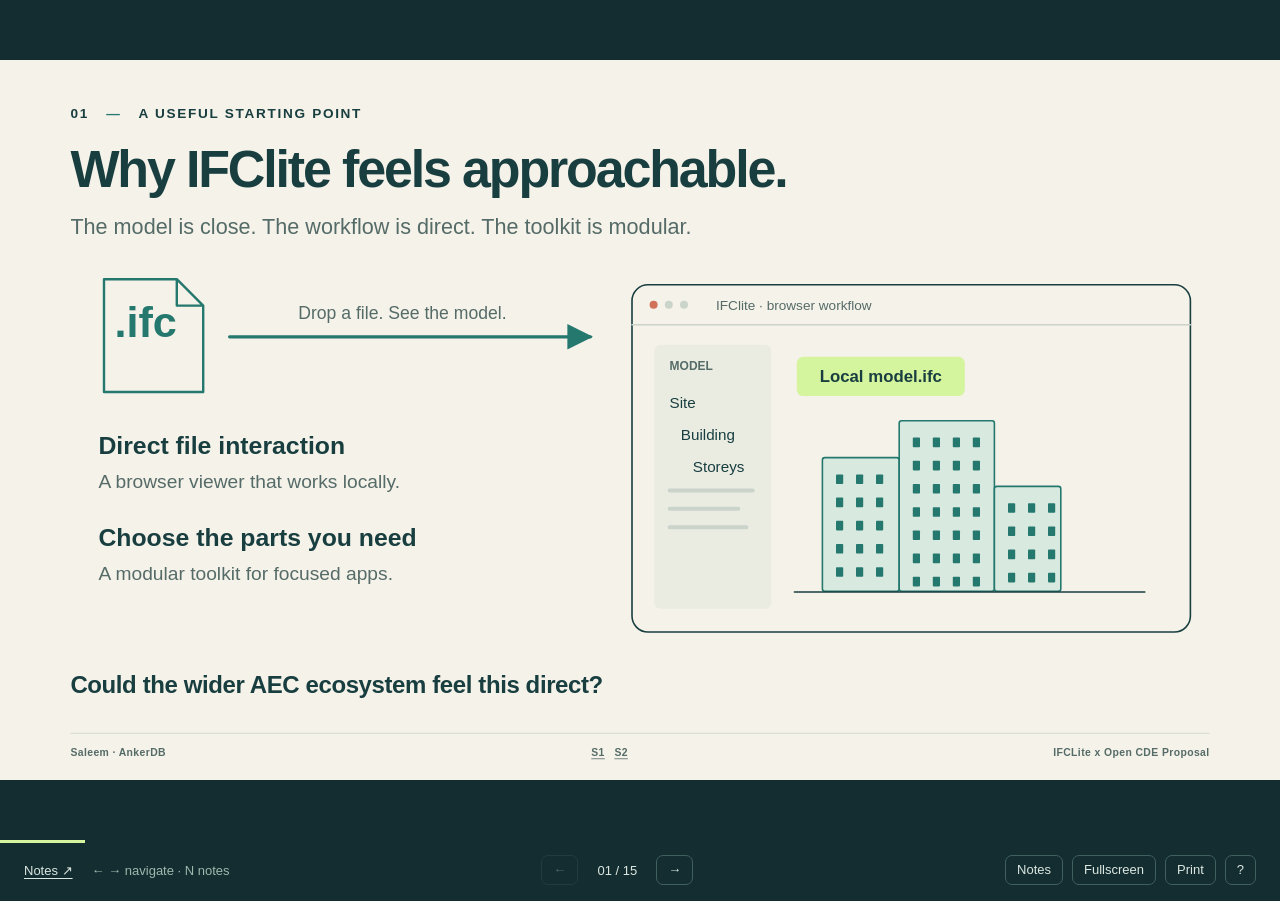
==== commit 42f16bda: "Clean pitch assets and publish with GitHub Pages" ====
--- a/presentations/oci-aec-2026-10-28/index.html
+++ b/presentations/oci-aec-2026-10-28/index.html
@@ -217,7 +217,7 @@
       <div class="slide-body"><svg class="diagram" viewBox="0 0 1424 440" role="img" aria-label="A closing invitation: explore OCI together, shape a minimal IFC agreement, and invite more tool builders. Three next-step cards."><rect x="14" y="60" width="448" height="245" rx="24" fill="var(--dark-card)" stroke="var(--dark-line)" stroke-width="2"/><text x="46" y="111" font-size="24" fill="var(--lime)" font-weight="750">01</text><text x="46" y="178" font-size="34" fill="var(--white)" font-weight="700">Explore OCI</text><text x="46" y="224" font-size="34" fill="var(--white)" font-weight="700">together</text><rect x="488" y="60" width="448" height="245" rx="24" fill="var(--dark-card)" stroke="var(--dark-line)" stroke-width="2"/><text x="520" y="111" font-size="24" fill="var(--lime)" font-weight="750">02</text><text x="520" y="178" font-size="34" fill="var(--white)" font-weight="700">Shape a minimal</text><text x="520" y="224" font-size="34" fill="var(--white)" font-weight="700">IFC agreement</text><rect x="962" y="60" width="448" height="245" rx="24" fill="var(--dark-card)" stroke="var(--dark-line)" stroke-width="2"/><text x="994" y="111" font-size="24" fill="var(--lime)" font-weight="750">03</text><text x="994" y="178" font-size="34" fill="var(--white)" font-weight="700">Invite more</text><text x="994" y="224" font-size="34" fill="var(--white)" font-weight="700">tool builders</text><text x="712" y="383" font-size="28" fill="var(--mint)" font-weight="600" text-anchor="middle">Bring your experience. Help shape the common agreement.</text></svg></div>
       <footer class="slide-footer"><span>Saleem · AnkerDB</span><span class="citations"><a href="https://github.com/buildingSMART/IDS" target="_blank" rel="noopener">S12</a> <a href="https://github.com/buildingSMART/bSDD" target="_blank" rel="noopener">S13</a></span><span>IFCLite x Open CDE Proposal</span></footer>
       <aside class="speaker-note" hidden><p>The main invitation is ecosystem buy-in: does this direction help independent AEC tools become easier to use together while organizations keep control of their data? Invite tool builders and AEC teams to explore OCI as common infrastructure, help shape the smallest useful IFC package agreement, and involve other builders.</p><p>An ordinary IFC artifact is an accessible place to learn the mechanics. A hands-on registry session can support the conversation later, but the ask today is broader than a specific two-product integration demo. Leave room to discuss which parts should be agreed collectively, and what tool builders need from such a foundation.</p><p>The shared agreement can grow to include IDS requirements, selected bSDD dictionary references and specialist results. Each addition needs an agreed profile and an application that understands its payloads.</p></aside>
-    </section></div></main><nav id="controls" aria-label="Pitch controls"><div class="group"><span class="keys">← → navigate · N notes</span></div><div class="group"><button id="prev" aria-label="Previous slide">←</button><span id="position" aria-label="Slide position"></span><button id="next" aria-label="Next slide">→</button></div><div class="group"><button id="notes-toggle" aria-pressed="false" aria-controls="notes-panel">Notes</button><button id="fullscreen" aria-label="Toggle fullscreen">Fullscreen</button><button id="print">Print</button><button id="help-open" aria-label="Keyboard shortcuts">?</button></div></nav><div class="progress" aria-hidden="true"></div><div id="live" class="sr-only" role="status" aria-live="polite" aria-atomic="true"></div><aside id="notes-panel" aria-label="Notes" aria-hidden="true"><h2 id="notes-title"></h2><div id="notes-content"></div><div id="notes-sources"></div></aside><dialog id="help" aria-labelledby="help-title"><h2 id="help-title">Presenting this deck</h2><dl><dt>← / → or Page Up / Down</dt><dd>Previous / next slide</dd><dt>Space / Shift + Space</dt><dd>Next / previous slide</dd><dt>Home / End</dt><dd>First / last slide</dd><dt>N</dt><dd>Toggle notes</dd><dt>F</dt><dd>Toggle fullscreen</dd><dt>?</dt><dd>Show these shortcuts</dd><dt>Print</dt><dd>All slides, one per page</dd></dl><p>Swipe horizontally on touch screens. Sources are linked in the footer and separate notes. The pitch runs offline.</p><button id="help-close">Close</button></dialog><script>
+    </section></div></main><nav id="controls" aria-label="Pitch controls"><div class="group"><a href="speaker-notes.html" target="_blank" rel="noopener" style="color:inherit;text-underline-offset:3px;white-space:nowrap">Notes ↗</a><span class="keys">← → navigate · N notes</span></div><div class="group"><button id="prev" aria-label="Previous slide">←</button><span id="position" aria-label="Slide position"></span><button id="next" aria-label="Next slide">→</button></div><div class="group"><button id="notes-toggle" aria-pressed="false" aria-controls="notes-panel">Notes</button><button id="fullscreen" aria-label="Toggle fullscreen">Fullscreen</button><button id="print">Print</button><button id="help-open" aria-label="Keyboard shortcuts">?</button></div></nav><div class="progress" aria-hidden="true"></div><div id="live" class="sr-only" role="status" aria-live="polite" aria-atomic="true"></div><aside id="notes-panel" aria-label="Notes" aria-hidden="true"><h2 id="notes-title"></h2><div id="notes-content"></div><div id="notes-sources"></div></aside><dialog id="help" aria-labelledby="help-title"><h2 id="help-title">Presenting this deck</h2><dl><dt>← / → or Page Up / Down</dt><dd>Previous / next slide</dd><dt>Space / Shift + Space</dt><dd>Next / previous slide</dd><dt>Home / End</dt><dd>First / last slide</dd><dt>N</dt><dd>Toggle notes</dd><dt>F</dt><dd>Toggle fullscreen</dd><dt>?</dt><dd>Show these shortcuts</dd><dt>Print</dt><dd>All slides, one per page</dd></dl><p>Swipe horizontally on touch screens. Sources are linked in the footer and separate notes. The pitch runs offline.</p><button id="help-close">Close</button></dialog><script>
 (() => {
   'use strict';
   const slides=[...document.querySelectorAll('.slide')], deck=document.getElementById('deck'), viewport=document.getElementById('viewport');
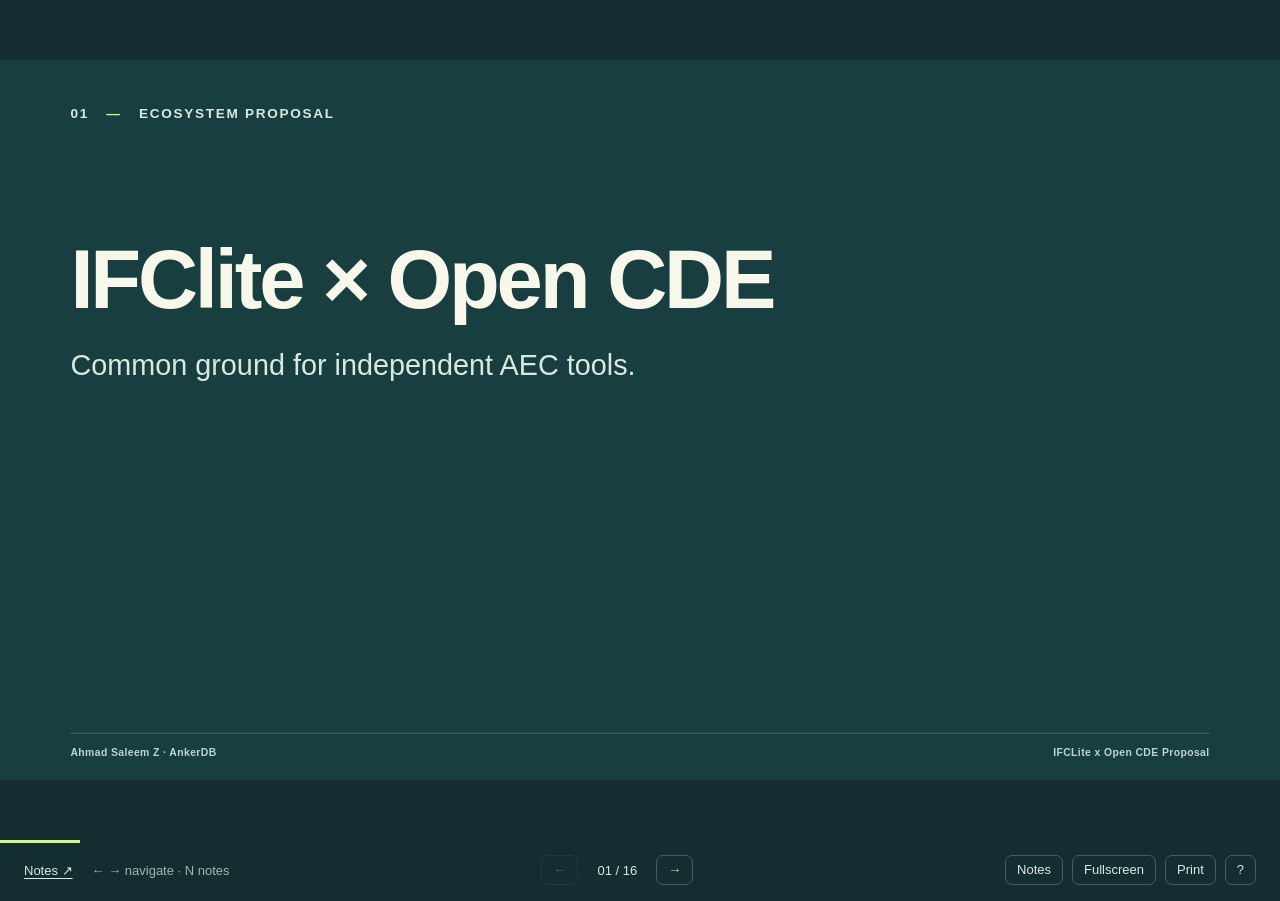
==== commit ee907f0a: "Add minimal pitch introduction and update presenter credit" ====
--- a/presentations/oci-aec-2026-10-28/index.html
+++ b/presentations/oci-aec-2026-10-28/index.html
@@ -4,30 +4,39 @@
 #controls{height:60px;display:flex;align-items:center;justify-content:space-between;padding:0 24px;color:#dce7e1;background:#132d30;font-size:13px;gap:20px}#controls .group{display:flex;align-items:center;gap:9px}#controls button{color:inherit;background:transparent;border:1px solid #40605e;border-radius:7px;padding:7px 11px;line-height:1.15;white-space:nowrap}#controls button:hover{background:#284c4b}#controls button:disabled{opacity:.3;cursor:default}#position{font-variant-numeric:tabular-nums;min-width:60px;text-align:center}#deck-label{color:#bdd0c8;letter-spacing:.7px}.keys{color:#9fb8ae;margin-left:10px}.sr-only{position:absolute;width:1px;height:1px;overflow:hidden;clip-path:inset(50%);white-space:nowrap}.progress{position:fixed;bottom:57px;left:0;height:3px;background:var(--lime);z-index:2;width:0;transition:width 150ms linear}#notes-panel{display:none;position:fixed;left:0;right:0;bottom:60px;height:215px;overflow-y:auto;padding:20px 34px;background:#fffdf7;color:var(--ink);border-top:4px solid var(--teal);z-index:5;font-size:16px;line-height:1.5}#notes-panel h2{font-size:18px;margin:0 0 10px}#notes-panel p{margin:0 0 9px;max-width:1300px}#notes-panel a{color:var(--teal)}body.notes-open #notes-panel{display:block}body.notes-open #viewport{height:calc(100dvh - 275px)}body.notes-open .progress{bottom:272px}#notes-sources{font-size:13px;display:flex;gap:15px;flex-wrap:wrap}#help{border:0;border-radius:18px;background:var(--paper);color:var(--ink);max-width:530px;padding:32px;font-size:16px;box-shadow:0 20px 90px #0005}#help::backdrop{background:#102c32aa}#help h2{margin-top:0}#help dl{display:grid;grid-template-columns:180px 1fr;gap:16px}#help dd{margin:0}#help button{background:var(--ink);color:var(--paper);border:0;padding:10px 20px;border-radius:8px}.no-js{color:var(--paper);padding:12px;text-align:center}.svg-defs{position:absolute;width:0;height:0;overflow:hidden}body.no-script{overflow:auto}body.no-script #viewport{height:auto;display:block;overflow:visible}body.no-script #deck{height:auto;width:100%}body.no-script .slide{display:block;position:relative;width:1600px;height:900px;margin:auto}
 @media(max-width:800px){#deck-label,.keys{display:none}#controls{padding:0 10px;gap:8px}#controls .group{gap:6px}#controls button{padding:7px 8px}#notes-panel{padding:14px 18px}}@media(prefers-reduced-motion:reduce){*{transition:none!important}}
 @page{size:1600px 900px;margin:0}@media print{html,body{overflow:visible!important;background:white;width:1600px;height:auto}#viewport,body.notes-open #viewport{display:block!important;width:1600px;height:auto;overflow:visible}#deck{width:1600px!important;height:auto!important;transform:none!important;zoom:1!important}.slide,.slide.active{display:block!important;position:relative;width:1600px;height:900px;break-after:page;page-break-after:always;-webkit-print-color-adjust:exact;print-color-adjust:exact}.slide:last-child{break-after:auto;page-break-after:auto}#controls,#notes-panel,.progress,#live,#help,.no-js{display:none!important}.slide a{color:inherit!important}.speaker-note{display:none!important}}
-.slide.dark{--teal:#a6cfc0}</style></head><body><svg class="svg-defs" aria-hidden="true"><defs><marker id="arrow" viewBox="0 0 10 10" refX="9" refY="5" markerWidth="8" markerHeight="8" orient="auto-start-reverse"><path d="M0 0L10 5L0 10Z" fill="context-stroke"/></marker></defs></svg><noscript><style>.slide{display:block;position:relative;width:1600px;height:900px}html,body{overflow:auto}#viewport{display:block;height:auto;overflow:visible}#deck{height:auto}#controls{display:none}</style><p class="no-js">JavaScript is off. Scroll through the slides or print this file.</p></noscript><main id="viewport" aria-label="Pitch"><div id="deck"><section class="slide " id="slide-1" aria-labelledby="title-1" data-title="Why IFClite feels approachable.">
-      <div class="eyebrow">01 <span>—</span> A useful starting point</div>
-      <h1 id="title-1">Why IFClite feels approachable.</h1>
+.slide.dark{--teal:#a6cfc0}</style></head><body><svg class="svg-defs" aria-hidden="true"><defs><marker id="arrow" viewBox="0 0 10 10" refX="9" refY="5" markerWidth="8" markerHeight="8" orient="auto-start-reverse"><path d="M0 0L10 5L0 10Z" fill="context-stroke"/></marker></defs></svg><noscript><style>.slide{display:block;position:relative;width:1600px;height:900px}html,body{overflow:auto}#viewport{display:block;height:auto;overflow:visible}#deck{height:auto}#controls{display:none}</style><p class="no-js">JavaScript is off. Scroll through the slides or print this file.</p></noscript><main id="viewport" aria-label="Pitch"><div id="deck"><section class="slide dark" id="slide-1" aria-labelledby="title-1" data-title="IFClite × Open CDE">
+      <div class="eyebrow">01 <span>—</span> Ecosystem proposal</div>
+      <div class="slide-body" style="margin-top:142px">
+        <h1 id="title-1" style="font-size:104px;line-height:1.04;letter-spacing:-4px;max-width:1360px">IFClite × Open CDE</h1>
+        <p class="lede" style="font-size:36px;margin-top:30px;color:var(--mint)">Common ground for independent AEC tools.</p>
+      </div>
+      <footer class="slide-footer"><span>Ahmad Saleem Z · AnkerDB</span><span class="citations"></span><span>IFCLite x Open CDE Proposal</span></footer>
+      <aside class="speaker-note" hidden><p>Introduce the proposal as a shared foundation for independent AEC tools. The conversation explores a small, common agreement for packaging and delivering model releases through OCI while organizations keep control of their data.</p></aside>
+    </section>
+<section class="slide " id="slide-2" aria-labelledby="title-2" data-title="Why IFClite feels approachable.">
+      <div class="eyebrow">02 <span>—</span> A useful starting point</div>
+      <h1 id="title-2">Why IFClite feels approachable.</h1>
       <p class="lede">The model is close. The workflow is direct. The toolkit is modular.</p>
       <div class="slide-body"><svg class="diagram" viewBox="0 0 1424 500" role="img" aria-label="Conceptual illustration of a local IFC file opened in IFClite’s browser viewer. Direct file interaction and modular packages."><rect x="702" y="28" width="698" height="434" rx="20" fill="var(--paper)" stroke="var(--ink)" stroke-width="2" /><path d="M702 78H1400" fill="none" stroke="var(--line)" stroke-width="2" stroke-linecap="round" stroke-linejoin="round"  /><circle cx="729" cy="53" r="5" fill="var(--coral)"/><circle cx="748" cy="53" r="5" fill="var(--line)"/><circle cx="767" cy="53" r="5" fill="var(--line)"/><text x="807" y="59" font-size="17" fill="var(--muted)" font-weight="500" text-anchor="start" >IFClite · browser workflow</text><rect x="730" y="103" width="146" height="330" rx="8" fill="var(--soft)" stroke="none" stroke-width="2" /><text x="749" y="135" font-size="15" fill="var(--muted)" font-weight="700" text-anchor="start" >MODEL</text><text x="749" y="182" font-size="19" fill="currentColor" font-weight="500" text-anchor="start" >Site</text><text x="763" y="222" font-size="19" fill="currentColor" font-weight="500" text-anchor="start" >Building</text><text x="778" y="262" font-size="19" fill="currentColor" font-weight="500" text-anchor="start" >Storeys</text><path d="M749 285H853 M749 308H835 M749 331H845" fill="none" stroke="var(--line)" stroke-width="5" stroke-linecap="round" stroke-linejoin="round"  /><rect x="940" y="244" width="96" height="167" rx="3" fill="var(--mint)" stroke="var(--teal)" stroke-width="2" /><rect x="957" y="265" width="9" height="12" rx="1" fill="var(--teal)" stroke="none" stroke-width="2" /><rect x="957" y="294" width="9" height="12" rx="1" fill="var(--teal)" stroke="none" stroke-width="2" /><rect x="957" y="323" width="9" height="12" rx="1" fill="var(--teal)" stroke="none" stroke-width="2" /><rect x="957" y="352" width="9" height="12" rx="1" fill="var(--teal)" stroke="none" stroke-width="2" /><rect x="957" y="381" width="9" height="12" rx="1" fill="var(--teal)" stroke="none" stroke-width="2" /><rect x="982" y="265" width="9" height="12" rx="1" fill="var(--teal)" stroke="none" stroke-width="2" /><rect x="982" y="294" width="9" height="12" rx="1" fill="var(--teal)" stroke="none" stroke-width="2" /><rect x="982" y="323" width="9" height="12" rx="1" fill="var(--teal)" stroke="none" stroke-width="2" /><rect x="982" y="352" width="9" height="12" rx="1" fill="var(--teal)" stroke="none" stroke-width="2" /><rect x="982" y="381" width="9" height="12" rx="1" fill="var(--teal)" stroke="none" stroke-width="2" /><rect x="1007" y="265" width="9" height="12" rx="1" fill="var(--teal)" stroke="none" stroke-width="2" /><rect x="1007" y="294" width="9" height="12" rx="1" fill="var(--teal)" stroke="none" stroke-width="2" /><rect x="1007" y="323" width="9" height="12" rx="1" fill="var(--teal)" stroke="none" stroke-width="2" /><rect x="1007" y="352" width="9" height="12" rx="1" fill="var(--teal)" stroke="none" stroke-width="2" /><rect x="1007" y="381" width="9" height="12" rx="1" fill="var(--teal)" stroke="none" stroke-width="2" /><rect x="1036" y="198" width="119" height="213" rx="3" fill="var(--mint)" stroke="var(--teal)" stroke-width="2" /><rect x="1053" y="219" width="9" height="12" rx="1" fill="var(--teal)" stroke="none" stroke-width="2" /><rect x="1053" y="248" width="9" height="12" rx="1" fill="var(--teal)" stroke="none" stroke-width="2" /><rect x="1053" y="277" width="9" height="12" rx="1" fill="var(--teal)" stroke="none" stroke-width="2" /><rect x="1053" y="306" width="9" height="12" rx="1" fill="var(--teal)" stroke="none" stroke-width="2" /><rect x="1053" y="335" width="9" height="12" rx="1" fill="var(--teal)" stroke="none" stroke-width="2" /><rect x="1053" y="364" width="9" height="12" rx="1" fill="var(--teal)" stroke="none" stroke-width="2" /><rect x="1053" y="393" width="9" height="12" rx="1" fill="var(--teal)" stroke="none" stroke-width="2" /><rect x="1078" y="219" width="9" height="12" rx="1" fill="var(--teal)" stroke="none" stroke-width="2" /><rect x="1078" y="248" width="9" height="12" rx="1" fill="var(--teal)" stroke="none" stroke-width="2" /><rect x="1078" y="277" width="9" height="12" rx="1" fill="var(--teal)" stroke="none" stroke-width="2" /><rect x="1078" y="306" width="9" height="12" rx="1" fill="var(--teal)" stroke="none" stroke-width="2" /><rect x="1078" y="335" width="9" height="12" rx="1" fill="var(--teal)" stroke="none" stroke-width="2" /><rect x="1078" y="364" width="9" height="12" rx="1" fill="var(--teal)" stroke="none" stroke-width="2" /><rect x="1078" y="393" width="9" height="12" rx="1" fill="var(--teal)" stroke="none" stroke-width="2" /><rect x="1103" y="219" width="9" height="12" rx="1" fill="var(--teal)" stroke="none" stroke-width="2" /><rect x="1103" y="248" width="9" height="12" rx="1" fill="var(--teal)" stroke="none" stroke-width="2" /><rect x="1103" y="277" width="9" height="12" rx="1" fill="var(--teal)" stroke="none" stroke-width="2" /><rect x="1103" y="306" width="9" height="12" rx="1" fill="var(--teal)" stroke="none" stroke-width="2" /><rect x="1103" y="335" width="9" height="12" rx="1" fill="var(--teal)" stroke="none" stroke-width="2" /><rect x="1103" y="364" width="9" height="12" rx="1" fill="var(--teal)" stroke="none" stroke-width="2" /><rect x="1103" y="393" width="9" height="12" rx="1" fill="var(--teal)" stroke="none" stroke-width="2" /><rect x="1128" y="219" width="9" height="12" rx="1" fill="var(--teal)" stroke="none" stroke-width="2" /><rect x="1128" y="248" width="9" height="12" rx="1" fill="var(--teal)" stroke="none" stroke-width="2" /><rect x="1128" y="277" width="9" height="12" rx="1" fill="var(--teal)" stroke="none" stroke-width="2" /><rect x="1128" y="306" width="9" height="12" rx="1" fill="var(--teal)" stroke="none" stroke-width="2" /><rect x="1128" y="335" width="9" height="12" rx="1" fill="var(--teal)" stroke="none" stroke-width="2" /><rect x="1128" y="364" width="9" height="12" rx="1" fill="var(--teal)" stroke="none" stroke-width="2" /><rect x="1128" y="393" width="9" height="12" rx="1" fill="var(--teal)" stroke="none" stroke-width="2" /><rect x="1155" y="280" width="83" height="131" rx="3" fill="var(--mint)" stroke="var(--teal)" stroke-width="2" /><rect x="1172" y="301" width="9" height="12" rx="1" fill="var(--teal)" stroke="none" stroke-width="2" /><rect x="1172" y="330" width="9" height="12" rx="1" fill="var(--teal)" stroke="none" stroke-width="2" /><rect x="1172" y="359" width="9" height="12" rx="1" fill="var(--teal)" stroke="none" stroke-width="2" /><rect x="1172" y="388" width="9" height="12" rx="1" fill="var(--teal)" stroke="none" stroke-width="2" /><rect x="1197" y="301" width="9" height="12" rx="1" fill="var(--teal)" stroke="none" stroke-width="2" /><rect x="1197" y="330" width="9" height="12" rx="1" fill="var(--teal)" stroke="none" stroke-width="2" /><rect x="1197" y="359" width="9" height="12" rx="1" fill="var(--teal)" stroke="none" stroke-width="2" /><rect x="1197" y="388" width="9" height="12" rx="1" fill="var(--teal)" stroke="none" stroke-width="2" /><rect x="1222" y="301" width="9" height="12" rx="1" fill="var(--teal)" stroke="none" stroke-width="2" /><rect x="1222" y="330" width="9" height="12" rx="1" fill="var(--teal)" stroke="none" stroke-width="2" /><rect x="1222" y="359" width="9" height="12" rx="1" fill="var(--teal)" stroke="none" stroke-width="2" /><rect x="1222" y="388" width="9" height="12" rx="1" fill="var(--teal)" stroke="none" stroke-width="2" /><path d="M905 412H1343" fill="none" stroke="var(--ink)" stroke-width="2" stroke-linecap="round" stroke-linejoin="round"  /><rect x="908" y="118" width="210" height="49" rx="8" fill="var(--lime)" stroke="none" stroke-width="2" /><text x="1013" y="149" font-size="21" fill="var(--ink)" font-weight="650" text-anchor="middle" >Local model.ifc</text><text x="55" y="93" font-size="54" fill="var(--teal)" font-weight="750" text-anchor="start" >.ifc</text><path d="M42 21H133L166 54V162H42Z M133 21V54H166" fill="none" stroke="var(--teal)" stroke-width="3" stroke-linecap="round" stroke-linejoin="round"  /><path d="M199 93 L650 93" fill="none" stroke="var(--teal)" stroke-width="4" stroke-linecap="round" marker-end="url(#arrow)" /><text x="415" y="71" font-size="22" fill="var(--muted)" font-weight="500" text-anchor="middle" >Drop a file. See the model.</text><text x="35" y="240" font-size="31" fill="var(--ink)" font-weight="700" text-anchor="start" >Direct file interaction</text><text x="35" y="282" font-size="24" fill="var(--muted)" font-weight="500" text-anchor="start" >A browser viewer that works locally.</text><text x="35" y="355" font-size="31" fill="var(--ink)" font-weight="700" text-anchor="start" >Choose the parts you need</text><text x="35" y="397" font-size="24" fill="var(--muted)" font-weight="500" text-anchor="start" >A modular toolkit for focused apps.</text></svg><p class="takeaway">Could the wider AEC ecosystem feel this direct?</p></div>
-      <footer class="slide-footer"><span>Saleem · AnkerDB</span><span class="citations"><a href="https://ifclite.dev/" target="_blank" rel="noopener">S1</a> <a href="https://github.com/LTplus-AG/ifc-lite" target="_blank" rel="noopener">S2</a></span><span>IFCLite x Open CDE Proposal</span></footer>
+      <footer class="slide-footer"><span>Ahmad Saleem Z · AnkerDB</span><span class="citations"><a href="https://ifclite.dev/" target="_blank" rel="noopener">S1</a> <a href="https://github.com/LTplus-AG/ifc-lite" target="_blank" rel="noopener">S2</a></span><span>IFCLite x Open CDE Proposal</span></footer>
       <aside class="speaker-note" hidden><p>Open with the appeal of the experience, not an adoption claim. IFClite publicly describes a browser viewer with local drag-and-drop IFC loading, plus packages developers can compose. The browser setup processes the model locally; the project also offers other deployment modes. The illustration is conceptual, not a product screenshot.</p><p>Use IFClite as a concrete example of focused, modular software. Ask whether independently built tools could stay focused while sharing a dependable way to deliver model releases.</p></aside>
-    </section><section class="slide " id="slide-2" aria-labelledby="title-2" data-title="Every new connection takes work.">
-      <div class="eyebrow">02 <span>—</span> The connection work</div>
-      <h1 id="title-2">Every new connection takes work.</h1>
+    </section><section class="slide " id="slide-3" aria-labelledby="title-3" data-title="Every new connection takes work.">
+      <div class="eyebrow">03 <span>—</span> The connection work</div>
+      <h1 id="title-3">Every new connection takes work.</h1>
       <p class="lede">Apps often need a separate connector for each place a model is stored.</p>
       <div class="slide-body"><svg class="diagram" viewBox="0 0 1424 475" role="img" aria-label="Illustrative example: a model viewer used by a design team and a cost tool used by a cost team each need a separate connector to Cloud CDE A, Cloud CDE B and a local server. Two apps and three destinations mean six connections to support. Each connector handles different APIs, access rules and delivery conventions."><text x="14" y="24" font-size="17" fill="var(--muted)" font-weight="750" text-anchor="start">APPS PEOPLE USE</text><text x="402" y="24" font-size="17" fill="var(--muted)" font-weight="750" text-anchor="start">PLACES MODELS LIVE</text><rect x="402" y="48" width="316" height="83" rx="14" fill="var(--mint)"/><g transform="translate(427 62)" fill="none" stroke="var(--teal)" stroke-width="2.5"><path d="M0 10V41C0 55 47 55 47 41V10"/><ellipse cx="23.5" cy="10" rx="23.5" ry="10"/></g><text x="494" y="99" font-size="28" fill="var(--ink)" font-weight="700" text-anchor="start">Cloud CDE A</text><rect x="748" y="48" width="316" height="83" rx="14" fill="var(--mint)"/><g transform="translate(773 62)" fill="none" stroke="var(--teal)" stroke-width="2.5"><path d="M0 10V41C0 55 47 55 47 41V10"/><ellipse cx="23.5" cy="10" rx="23.5" ry="10"/></g><text x="840" y="99" font-size="28" fill="var(--ink)" font-weight="700" text-anchor="start">Cloud CDE B</text><rect x="1094" y="48" width="316" height="83" rx="14" fill="var(--mint)"/><g transform="translate(1119 62)" fill="none" stroke="var(--teal)" stroke-width="2.5"><path d="M0 10V41C0 55 47 55 47 41V10"/><ellipse cx="23.5" cy="10" rx="23.5" ry="10"/></g><text x="1186" y="99" font-size="28" fill="var(--ink)" font-weight="700" text-anchor="start">Local server</text><rect x="14" y="165" width="304" height="112" rx="18" fill="var(--card)" stroke="var(--line)" stroke-width="2"/><g transform="translate(36 196)" fill="none" stroke="var(--teal)" stroke-width="2.5"><rect width="54" height="45" rx="5"/><path d="M0 12H54"/><circle cx="8" cy="6" r="1" fill="var(--teal)"/><path d="M12 33L24 22 34 30 43 21"/></g><text x="110" y="213" font-size="28" fill="var(--ink)" font-weight="700" text-anchor="start">Model viewer</text><text x="110" y="245" font-size="21" fill="var(--muted)" font-weight="500" text-anchor="start">Design team</text><rect x="402" y="165" width="316" height="112" rx="18" fill="var(--coral-soft)" stroke="var(--coral)" stroke-width="2"/><g transform="translate(430 202)" fill="none" stroke="var(--rust)" stroke-width="3" stroke-linecap="round"><path d="M0 11H16M16 3V19M16 7H27V15H16M43 11H59M43 3V19M43 7H32V15H43"/></g><text x="510" y="230" font-size="29" fill="var(--rust)" font-weight="700" text-anchor="start">Connector 1</text><rect x="748" y="165" width="316" height="112" rx="18" fill="var(--coral-soft)" stroke="var(--coral)" stroke-width="2"/><g transform="translate(776 202)" fill="none" stroke="var(--rust)" stroke-width="3" stroke-linecap="round"><path d="M0 11H16M16 3V19M16 7H27V15H16M43 11H59M43 3V19M43 7H32V15H43"/></g><text x="856" y="230" font-size="29" fill="var(--rust)" font-weight="700" text-anchor="start">Connector 2</text><rect x="1094" y="165" width="316" height="112" rx="18" fill="var(--coral-soft)" stroke="var(--coral)" stroke-width="2"/><g transform="translate(1122 202)" fill="none" stroke="var(--rust)" stroke-width="3" stroke-linecap="round"><path d="M0 11H16M16 3V19M16 7H27V15H16M43 11H59M43 3V19M43 7H32V15H43"/></g><text x="1202" y="230" font-size="29" fill="var(--rust)" font-weight="700" text-anchor="start">Connector 3</text><rect x="14" y="309" width="304" height="112" rx="18" fill="var(--card)" stroke="var(--line)" stroke-width="2"/><g transform="translate(36 340)" fill="none" stroke="var(--teal)" stroke-width="2.5"><rect width="54" height="45" rx="5"/><path d="M0 12H54"/><circle cx="8" cy="6" r="1" fill="var(--teal)"/><path d="M12 33L24 22 34 30 43 21"/></g><text x="110" y="357" font-size="28" fill="var(--ink)" font-weight="700" text-anchor="start">Cost tool</text><text x="110" y="389" font-size="21" fill="var(--muted)" font-weight="500" text-anchor="start">Cost team</text><rect x="402" y="309" width="316" height="112" rx="18" fill="var(--coral-soft)" stroke="var(--coral)" stroke-width="2"/><g transform="translate(430 346)" fill="none" stroke="var(--rust)" stroke-width="3" stroke-linecap="round"><path d="M0 11H16M16 3V19M16 7H27V15H16M43 11H59M43 3V19M43 7H32V15H43"/></g><text x="510" y="374" font-size="29" fill="var(--rust)" font-weight="700" text-anchor="start">Connector 4</text><rect x="748" y="309" width="316" height="112" rx="18" fill="var(--coral-soft)" stroke="var(--coral)" stroke-width="2"/><g transform="translate(776 346)" fill="none" stroke="var(--rust)" stroke-width="3" stroke-linecap="round"><path d="M0 11H16M16 3V19M16 7H27V15H16M43 11H59M43 3V19M43 7H32V15H43"/></g><text x="856" y="374" font-size="29" fill="var(--rust)" font-weight="700" text-anchor="start">Connector 5</text><rect x="1094" y="309" width="316" height="112" rx="18" fill="var(--coral-soft)" stroke="var(--coral)" stroke-width="2"/><g transform="translate(1122 346)" fill="none" stroke="var(--rust)" stroke-width="3" stroke-linecap="round"><path d="M0 11H16M16 3V19M16 7H27V15H16M43 11H59M43 3V19M43 7H32V15H43"/></g><text x="1202" y="374" font-size="29" fill="var(--rust)" font-weight="700" text-anchor="start">Connector 6</text><text x="14" y="467" font-size="24" fill="var(--muted)" font-weight="500" text-anchor="start">Different APIs · access rules · delivery conventions</text><text x="1410" y="467" font-size="24" fill="var(--rust)" font-weight="700" text-anchor="end">2 apps × 3 destinations = 6 connectors</text></svg><p class="takeaway">Add an app or a destination. Repeat the connection work.</p></div>
-      <footer class="slide-footer"><span>Saleem · AnkerDB</span><span class="citations"><a href="https://ankerdb.com/about" target="_blank" rel="noopener">S5</a></span><span>IFCLite x Open CDE Proposal</span></footer>
+      <footer class="slide-footer"><span>Ahmad Saleem Z · AnkerDB</span><span class="citations"><a href="https://ankerdb.com/about" target="_blank" rel="noopener">S5</a></span><span>IFCLite x Open CDE Proposal</span></footer>
       <aside class="speaker-note" hidden><p>Imagine a design team using a model viewer and a cost team using a specialist cost tool. Their models are stored in two cloud CDEs and on a local server. In this example, the viewer needs three delivery connectors. Adding the cost tool brings three more. Each coral box is one connection a tool builder or integration team has to support.</p><p>A connector may need to handle a different API, sign-in and permission rules, file packaging and release conventions. Adding another app repeats this work across the destinations it needs; adding another destination creates work for the apps that need it. Existing standards and reusable libraries can help, so the amount of custom work varies.</p><p>This is a conceptual example using generic apps and storage services. It does not depict an existing IFClite–AnkerDB integration. The proposal on the next slide is to share the delivery interface and the AEC package agreement, while each organization still controls access and each app supports the model data it understands.</p></aside>
-    </section><section class="slide dark" id="slide-3" aria-labelledby="title-3" data-title="Integrate once to a common agreement.">
-      <div class="eyebrow">03 <span>—</span> The proposal</div>
-      <h1 id="title-3">Integrate once to a common agreement.</h1>
+    </section><section class="slide dark" id="slide-4" aria-labelledby="title-4" data-title="Integrate once to a common agreement.">
+      <div class="eyebrow">04 <span>—</span> The proposal</div>
+      <h1 id="title-4">Integrate once to a common agreement.</h1>
       <p class="lede">Keep each app’s expertise. Share the way model releases are packaged and delivered.</p>
       <div class="slide-body"><svg class="diagram" viewBox="0 0 1424 475" role="img" aria-label="Independent applications implement a proposed AEC profile for shared meaning. OCI means Open Container Initiative: existing standards to package and distribute files via registries."><rect x="15" y="18" width="325" height="132" rx="20" fill="var(--card)" stroke="var(--line)" stroke-width="2" /><g transform="translate(59 73)" fill="none" stroke="var(--teal)" stroke-width="3" stroke-linejoin="round" stroke-linecap="round"><path d="M0 -17 18 -7 18 13 0 23 -18 13 -18 -7Z M-18 -7 0 3 18 -7 M0 3V23"/></g><text x="99" y="70" font-size="25" fill="currentColor" font-weight="700" text-anchor="start" >IFClite</text><text x="99" y="103" font-size="18" fill="var(--muted)" font-weight="500" text-anchor="start" >an independent tool</text><rect x="371" y="18" width="325" height="132" rx="20" fill="var(--card)" stroke="var(--line)" stroke-width="2" /><g transform="translate(415 73)" fill="none" stroke="var(--teal)" stroke-width="3" stroke-linejoin="round" stroke-linecap="round"><path d="M0 -23 23 -13V4Q23 21 0 30Q-23 21 -23 4V-13Z M-12 2 -3 11 14 -9"/></g><text x="455" y="70" font-size="25" fill="currentColor" font-weight="700" text-anchor="start" >AnkerDB</text><text x="455" y="103" font-size="18" fill="var(--muted)" font-weight="500" text-anchor="start" >an independent tool</text><rect x="727" y="18" width="325" height="132" rx="20" fill="var(--card)" stroke="var(--line)" stroke-width="2" /><g transform="translate(771 73)" fill="none" stroke="var(--teal)" stroke-width="3" stroke-linejoin="round" stroke-linecap="round"><path d="M-17 18V-9 M-4 18V-20 M9 18V1 M22 18V-14 M-23 22H28"/></g><text x="811" y="70" font-size="25" fill="currentColor" font-weight="700" text-anchor="start" >Focused app</text><text x="811" y="103" font-size="18" fill="var(--muted)" font-weight="500" text-anchor="start" >a specialist workflow</text><text x="1210" y="90" font-size="72" fill="var(--muted)" font-weight="500" text-anchor="middle" >…</text><path d="M177 150V181 M533 150V181 M889 150V181 M177 181H1247 M1247 150V181" fill="none" stroke="var(--lime)" stroke-width="4" stroke-linecap="round" stroke-linejoin="round"  /><path d="M712 181 L712 213" fill="none" stroke="var(--lime)" stroke-width="4" stroke-linecap="round" marker-end="url(#arrow)" /><rect x="15" y="230" width="1390" height="105" rx="16" fill="var(--lime)" stroke="none" stroke-width="2" /><text x="47" y="272" font-size="19" fill="var(--ink)" font-weight="750" text-anchor="start" >AEC PACKAGE / PROFILE</text><text x="47" y="310" font-size="28" fill="var(--ink)" font-weight="600" text-anchor="start" >What is inside, and how tools interpret it</text><text x="1367" y="293" font-size="28" fill="var(--ink)" font-weight="700" text-anchor="end" >Shared meaning</text><rect x="15" y="351" width="1390" height="105" rx="16" fill="var(--dark-card)" stroke="var(--dark-line)" stroke-width="2" /><text x="47" y="391" font-size="19" fill="var(--lime)" font-weight="750" text-anchor="start" >OCI · OPEN CONTAINER INITIATIVE</text><text x="47" y="430" font-size="26" fill="var(--white)" font-weight="600" text-anchor="start" >Existing standards to package and distribute files via registries</text><text x="1367" y="413" font-size="28" fill="var(--white)" font-weight="700" text-anchor="end" >Shared distribution</text></svg><p class="caption light">Proposed ecosystem participation · tools support the profiles they understand.</p></div>
-      <footer class="slide-footer"><span>Saleem · AnkerDB</span><span class="citations"><a href="https://github.com/opencontainers/image-spec/blob/v1.1.1/manifest.md#guidelines-for-artifact-usage" target="_blank" rel="noopener">S6</a> <a href="https://github.com/opencontainers/distribution-spec/blob/v1.1.1/spec.md" target="_blank" rel="noopener">S7</a></span><span>IFCLite x Open CDE Proposal</span></footer>
+      <footer class="slide-footer"><span>Ahmad Saleem Z · AnkerDB</span><span class="citations"><a href="https://github.com/opencontainers/image-spec/blob/v1.1.1/manifest.md#guidelines-for-artifact-usage" target="_blank" rel="noopener">S6</a> <a href="https://github.com/opencontainers/distribution-spec/blob/v1.1.1/spec.md" target="_blank" rel="noopener">S7</a></span><span>IFCLite x Open CDE Proposal</span></footer>
       <aside class="speaker-note" hidden><p>Two layers do different jobs. OCI, the Open Container Initiative, supplies a standard artifact manifest and distribution interface. An AEC package/profile would specify the domain contract: payload types, schema/version, identifiers and the interpretation expected of a consumer.</p><p>“Integrate once” means implement that common agreement rather than a new delivery connector for every partner. Tools still need to support the relevant payload/profile. The depicted connections are a proposal; this is not an existing IFClite feature or established AEC-wide standard. No container runtime is required to read a non-executable model artifact.</p></aside>
-    </section><section class="slide " id="slide-4" aria-labelledby="title-4" data-title="Each company owns its reservoir.">
-      <div class="eyebrow">04 <span>—</span> A shared picture</div>
-      <h1 id="title-4">Each company owns its reservoir.</h1>
+    </section><section class="slide " id="slide-5" aria-labelledby="title-5" data-title="Each company owns its reservoir.">
+      <div class="eyebrow">05 <span>—</span> A shared picture</div>
+      <h1 id="title-5">Each company owns its reservoir.</h1>
       <p class="lede">Different tanks of data. Compatible connections. Control stays with the owner.</p>
       <div class="slide-body"><svg class="diagram" viewBox="0 0 1424 455" role="img" aria-label="A company registry holds IFC, IDS, bSDD dictionary references, drawings and an Other tank for future data types. A validation tool pulls IDS to check IFC against the requirements. OCI distributes the files; the tool interprets them."><rect x="12" y="8" width="1015" height="420" rx="28" fill="var(--soft)" stroke="var(--line)" stroke-width="2" /><text x="49" y="51" font-size="19" fill="var(--muted)" font-weight="750" text-anchor="start" >COMPANY A</text><text x="49" y="91" font-size="31" fill="var(--ink)" font-weight="700" text-anchor="start" >Its own data reservoir</text><g transform="translate(48 131)">
     <path d="M0 35 C0 -11 160 -11 160 35 L160 187 C160 233 0 233 0 187 Z" fill="var(--mint)" stroke="var(--teal)" stroke-width="3"/>
@@ -70,11 +79,11 @@
     <text x="72.5" y="100" font-size="30" fill="var(--slate)" font-weight="700" text-anchor="middle" >Other</text>
     <text x="72.5" y="127" font-size="17" fill="var(--slate)" font-weight="500" text-anchor="middle" >future data</text>
     </g><path d="M428 306V371H1047V251H1073" fill="none" stroke="var(--ochre)" stroke-width="4" stroke-linecap="round" stroke-linejoin="round" marker-end="url(#arrow)" /><rect x="677" y="352" width="168" height="38" rx="19" fill="var(--sand)" stroke="none" stroke-width="2" /><text x="761.0" y="377" font-size="22" fill="var(--ochre)" font-weight="650" text-anchor="middle" >Pull IDS</text><text x="63" y="405" font-size="23" fill="var(--muted)" font-weight="500" text-anchor="start" >OCI-compatible registry · hosted or local · owner-controlled access</text><text x="1085" y="66" font-size="17" fill="var(--muted)" font-weight="750" text-anchor="start" >THE MAPPING</text><text x="1085" y="108" font-size="25" fill="var(--ink)" font-weight="700" text-anchor="start" >Reservoir = registry</text><text x="1085" y="144" font-size="23" fill="var(--muted)" font-weight="500" text-anchor="start" >Tanks = data releases</text><rect x="1085" y="185" width="325" height="132" rx="20" fill="var(--card)" stroke="var(--line)" stroke-width="2" /><g transform="translate(1129 240)" fill="none" stroke="var(--ochre)" stroke-width="3" stroke-linejoin="round" stroke-linecap="round"><path d="M0 -23 23 -13V4Q23 21 0 30Q-23 21 -23 4V-13Z M-12 2 -3 11 14 -9"/></g><text x="1169" y="237" font-size="25" fill="currentColor" font-weight="700" text-anchor="start" >Validation</text><text x="1169" y="270" font-size="18" fill="var(--muted)" font-weight="500" text-anchor="start" >checks IFC against IDS</text><text x="1085" y="368" font-size="22" fill="var(--ink)" font-weight="600" text-anchor="start" >Tools interpret the data.</text><text x="1085" y="402" font-size="22" fill="var(--muted)" font-weight="500" text-anchor="start" >OCI delivers the files.</text></svg></div>
-      <footer class="slide-footer"><span>Saleem · AnkerDB</span><span class="citations"><a href="https://github.com/opencontainers/distribution-spec/blob/v1.1.1/spec.md" target="_blank" rel="noopener">S7</a> <a href="https://oras.land/docs/how_to_guides/pushing_and_pulling/" target="_blank" rel="noopener">S8</a> <a href="https://oras.land/docs/commands/oras_login/" target="_blank" rel="noopener">S10</a> <a href="https://github.com/buildingSMART/IDS" target="_blank" rel="noopener">S12</a> <a href="https://github.com/buildingSMART/bSDD" target="_blank" rel="noopener">S13</a></span><span>IFCLite x Open CDE Proposal</span></footer>
+      <footer class="slide-footer"><span>Ahmad Saleem Z · AnkerDB</span><span class="citations"><a href="https://github.com/opencontainers/distribution-spec/blob/v1.1.1/spec.md" target="_blank" rel="noopener">S7</a> <a href="https://oras.land/docs/how_to_guides/pushing_and_pulling/" target="_blank" rel="noopener">S8</a> <a href="https://oras.land/docs/commands/oras_login/" target="_blank" rel="noopener">S10</a> <a href="https://github.com/buildingSMART/IDS" target="_blank" rel="noopener">S12</a> <a href="https://github.com/buildingSMART/bSDD" target="_blank" rel="noopener">S13</a></span><span>IFCLite x Open CDE Proposal</span></footer>
       <aside class="speaker-note" hidden><p>The reservoir/site is the organization’s OCI-compatible registry; a tank is a logical dataset or family of releases. The IFC tank holds model releases. The IDS tank holds Information Delivery Specification requirements. Trace the labeled Pull IDS connection: a validation tool retrieves an agreed IDS release and checks IFC against those requirements. The tool, not OCI, interprets IDS and performs the checks.</p><p>The bSDD tank represents references to selected buildingSMART Data Dictionary definitions, or permitted versioned snapshots packaged for a project. It does not imply hosting the entire live external bSDD service. The labels are conceptual package roles; shared profiles and appropriate access must be agreed. An owner can choose a hosted or local registry. Live editing, merging, access configuration and retention need their own workflows.</p><p>The Other tank makes the set extensible: additional artifact types and specialist results can be added under agreed profiles. It does not imply every application automatically understands those future payloads.</p></aside>
-    </section><section class="slide " id="slide-5" aria-labelledby="title-5" data-title="Many focused apps. One shared release.">
-      <div class="eyebrow">05 <span>—</span> Freedom to choose tools</div>
-      <h1 id="title-5">Many focused apps. One shared release.</h1>
+    </section><section class="slide " id="slide-6" aria-labelledby="title-6" data-title="Many focused apps. One shared release.">
+      <div class="eyebrow">06 <span>—</span> Freedom to choose tools</div>
+      <h1 id="title-6">Many focused apps. One shared release.</h1>
       <p class="lede">Specialized interfaces to the same agreed model delivery.</p>
       <div class="slide-body"><svg class="diagram" viewBox="0 0 1424 495" role="img" aria-label="Modeling, estimating, 4D planning and validation tools use supported model releases, IDS requirements, bSDD dictionary references and other future data types from one company registry."><rect x="14" y="14" width="320" height="132" rx="20" fill="var(--card)" stroke="var(--line)" stroke-width="2" /><g transform="translate(58 69)" fill="none" stroke="var(--teal)" stroke-width="3" stroke-linejoin="round" stroke-linecap="round"><path d="M0 -17 18 -7 18 13 0 23 -18 13 -18 -7Z M-18 -7 0 3 18 -7 M0 3V23"/></g><text x="98" y="66" font-size="25" fill="currentColor" font-weight="700" text-anchor="start" >Modeling</text><text x="98" y="99" font-size="18" fill="var(--muted)" font-weight="500" text-anchor="start" >author &amp; issue</text><path d="M174 147 L174 214" fill="none" stroke="var(--teal)" stroke-width="3" stroke-linecap="round"  /><rect x="373" y="14" width="320" height="132" rx="20" fill="var(--card)" stroke="var(--line)" stroke-width="2" /><g transform="translate(417 69)" fill="none" stroke="var(--teal)" stroke-width="3" stroke-linejoin="round" stroke-linecap="round"><path d="M-17 18V-9 M-4 18V-20 M9 18V1 M22 18V-14 M-23 22H28"/></g><text x="457" y="66" font-size="25" fill="currentColor" font-weight="700" text-anchor="start" >Estimating</text><text x="457" y="99" font-size="18" fill="var(--muted)" font-weight="500" text-anchor="start" >quantities &amp; cost</text><path d="M533 147 L533 214" fill="none" stroke="var(--teal)" stroke-width="3" stroke-linecap="round"  /><rect x="732" y="14" width="320" height="132" rx="20" fill="var(--card)" stroke="var(--line)" stroke-width="2" /><g transform="translate(776 69)" fill="none" stroke="var(--teal)" stroke-width="3" stroke-linejoin="round" stroke-linecap="round"><rect x="-22" y="-19" width="44" height="42" rx="5"/><path d="M-22 -5H22 M-11 -25V-13 M11 -25V-13 M-11 6H-3 M7 6H14 M-11 15H-3"/></g><text x="816" y="66" font-size="25" fill="currentColor" font-weight="700" text-anchor="start" >4D planning</text><text x="816" y="99" font-size="18" fill="var(--muted)" font-weight="500" text-anchor="start" >sequence &amp; time</text><path d="M892 147 L892 214" fill="none" stroke="var(--teal)" stroke-width="3" stroke-linecap="round"  /><rect x="1091" y="14" width="320" height="132" rx="20" fill="var(--card)" stroke="var(--line)" stroke-width="2" /><g transform="translate(1135 69)" fill="none" stroke="var(--teal)" stroke-width="3" stroke-linejoin="round" stroke-linecap="round"><path d="M0 -23 23 -13V4Q23 21 0 30Q-23 21 -23 4V-13Z M-12 2 -3 11 14 -9"/></g><text x="1175" y="66" font-size="25" fill="currentColor" font-weight="700" text-anchor="start" >Validation</text><text x="1175" y="99" font-size="18" fill="var(--muted)" font-weight="500" text-anchor="start" >requirements &amp; checks</text><path d="M1251 147 L1251 214" fill="none" stroke="var(--teal)" stroke-width="3" stroke-linecap="round"  /><path d="M174 214 L1251 214" fill="none" stroke="var(--teal)" stroke-width="4" stroke-linecap="round"  /><path d="M712 214 L712 260" fill="none" stroke="var(--teal)" stroke-width="4" stroke-linecap="round" marker-end="url(#arrow)" /><rect x="14" y="276" width="1396" height="200" rx="28" fill="var(--soft)" stroke="var(--line)" stroke-width="2" /><g transform="translate(47 296)">
     <path d="M0 35 C0 -11 155 -11 155 35 L155 116 C155 162 0 162 0 116 Z" fill="var(--mint)" stroke="var(--teal)" stroke-width="3"/>
@@ -109,11 +118,11 @@
     <text x="77.5" y="100" font-size="30" fill="var(--slate)" font-weight="700" text-anchor="middle" >Other</text>
     <text x="77.5" y="127" font-size="17" fill="var(--slate)" font-weight="500" text-anchor="middle" >future data</text>
     </g><text x="925" y="327" font-size="17" fill="var(--muted)" font-weight="750" text-anchor="start" >ONE OWNER-CONTROLLED REGISTRY</text><text x="925" y="372" font-size="36" fill="var(--ink)" font-weight="700" text-anchor="start" >Shared model releases</text><text x="925" y="410" font-size="24" fill="var(--muted)" font-weight="500" text-anchor="start" >Read a supported release.</text><text x="925" y="443" font-size="24" fill="var(--muted)" font-weight="500" text-anchor="start" >Publish a new one when ready.</text></svg><p class="caption">Apps can stay small and focused · changes become new releases · live editing needs its own workflow</p></div>
-      <footer class="slide-footer"><span>Saleem · AnkerDB</span><span class="citations"><a href="https://github.com/buildingSMART/IDS" target="_blank" rel="noopener">S12</a> <a href="https://github.com/buildingSMART/bSDD" target="_blank" rel="noopener">S13</a></span><span>IFCLite x Open CDE Proposal</span></footer>
+      <footer class="slide-footer"><span>Ahmad Saleem Z · AnkerDB</span><span class="citations"><a href="https://github.com/buildingSMART/IDS" target="_blank" rel="noopener">S12</a> <a href="https://github.com/buildingSMART/bSDD" target="_blank" rel="noopener">S13</a></span><span>IFCLite x Open CDE Proposal</span></footer>
       <aside class="speaker-note" hidden><p>This is the opportunity, not a current integration inventory. A modeling tool, an estimator, a planning tool and a validator can each present the information their users need while referring to the same model release. They can also use versioned IDS requirements and selected bSDD dictionary references or permitted snapshots. The latter represents dictionary context, not a replica of the live bSDD service. IFClite and AnkerDB could participate subject to supporting the agreed profiles.</p><p>Shared means access to an identified release with permission. Tools understand only the payloads they support. An AEC profile must define how related model, requirement and dictionary references are associated; OCI does not infer those meanings or perform IDS validation. Editing, coordination and merging remain application workflows, with accepted changes published as new releases.</p><p>The Other tank makes the set extensible: additional artifact types and specialist results can be added under agreed profiles. It does not imply every application automatically understands those future payloads.</p></aside>
-    </section><section class="slide " id="slide-6" aria-labelledby="title-6" data-title="Compatible connections. Independent owners.">
-      <div class="eyebrow">06 <span>—</span> Across organizations</div>
-      <h1 id="title-6">Compatible connections. Independent owners.</h1>
+    </section><section class="slide " id="slide-7" aria-labelledby="title-7" data-title="Compatible connections. Independent owners.">
+      <div class="eyebrow">07 <span>—</span> Across organizations</div>
+      <h1 id="title-7">Compatible connections. Independent owners.</h1>
       <p class="lede">Exchange a chosen release without requiring the same application or hosting provider.</p>
       <div class="slide-body"><svg class="diagram" viewBox="0 0 1424 470" role="img" aria-label="Both registries hold IFC, IDS, bSDD dictionary references and an Other tank for future data. An authorized explicit copy transfers IFC release R7 from Company A to Company B for digest verification. Other tanks are independent and are not automatically synchronized."><rect x="13" y="34" width="500" height="340" rx="26" fill="var(--soft)" stroke="var(--line)" stroke-width="2" /><text x="44" y="77" font-size="18" fill="var(--muted)" font-weight="750" text-anchor="start" >COMPANY A</text><text x="44" y="112" font-size="28" fill="var(--ink)" font-weight="700" text-anchor="start" >Design organization</text><g transform="translate(50 152)">
     <path d="M0 35 C0 -11 115 -11 115 35 L115 129 C115 175 0 175 0 129 Z" fill="var(--mint)" stroke="var(--teal)" stroke-width="3"/>
@@ -180,42 +189,42 @@
     <text x="32.5" y="100" font-size="24" fill="var(--slate)" font-weight="700" text-anchor="middle" >Other</text>
 
     </g><text x="1140.5" y="310" font-size="13" fill="var(--ochre)" font-weight="500" text-anchor="middle" >requirements</text><text x="1235.5" y="310" font-size="13" fill="var(--slate)" font-weight="500" text-anchor="middle" >dictionary refs</text><text x="1330.5" y="310" font-size="13" fill="var(--slate)" font-weight="500" text-anchor="middle" >future data</text><path d="M193 269H558V218H843V269H926" fill="none" stroke="var(--teal)" stroke-width="7" stroke-linecap="round" stroke-linejoin="round" marker-end="url(#arrow)" /><rect x="557" y="159" width="323" height="38" rx="19" fill="var(--lime)" stroke="none" stroke-width="2" /><text x="718.5" y="184" font-size="25" fill="var(--ink)" font-weight="650" text-anchor="middle" >Authorized copy</text><rect x="523" y="295" width="402" height="38" rx="19" fill="var(--mint)" stroke="none" stroke-width="2" /><text x="724.0" y="320" font-size="23" fill="var(--teal)" font-weight="650" text-anchor="middle" >Same manifest digest</text><text x="263" y="350" font-size="21" fill="var(--muted)" font-weight="550" text-anchor="middle" >Hosted or local registry</text><text x="1161" y="350" font-size="21" fill="var(--muted)" font-weight="550" text-anchor="middle" >Hosted or local registry</text><text x="93" y="436" font-size="25" fill="var(--ink)" font-weight="650" text-anchor="start" >01  Push a release</text><text x="457" y="436" font-size="25" fill="var(--ink)" font-weight="650" text-anchor="start" >02  Copy with access</text><text x="904" y="436" font-size="25" fill="var(--ink)" font-weight="650" text-anchor="start" >03  Pull &amp; verify</text></svg><p class="caption">An explicit delivery operation · each organization manages its own access and retained copy</p></div>
-      <footer class="slide-footer"><span>Saleem · AnkerDB</span><span class="citations"><a href="https://github.com/opencontainers/distribution-spec/blob/v1.1.1/spec.md" target="_blank" rel="noopener">S7</a> <a href="https://oras.land/docs/how_to_guides/pushing_and_pulling/" target="_blank" rel="noopener">S8</a> <a href="https://oras.land/docs/commands/oras_cp/" target="_blank" rel="noopener">S9</a> <a href="https://oras.land/docs/commands/oras_login/" target="_blank" rel="noopener">S10</a> <a href="https://github.com/buildingSMART/IDS" target="_blank" rel="noopener">S12</a> <a href="https://github.com/buildingSMART/bSDD" target="_blank" rel="noopener">S13</a></span><span>IFCLite x Open CDE Proposal</span></footer>
+      <footer class="slide-footer"><span>Ahmad Saleem Z · AnkerDB</span><span class="citations"><a href="https://github.com/opencontainers/distribution-spec/blob/v1.1.1/spec.md" target="_blank" rel="noopener">S7</a> <a href="https://oras.land/docs/how_to_guides/pushing_and_pulling/" target="_blank" rel="noopener">S8</a> <a href="https://oras.land/docs/commands/oras_cp/" target="_blank" rel="noopener">S9</a> <a href="https://oras.land/docs/commands/oras_login/" target="_blank" rel="noopener">S10</a> <a href="https://github.com/buildingSMART/IDS" target="_blank" rel="noopener">S12</a> <a href="https://github.com/buildingSMART/bSDD" target="_blank" rel="noopener">S13</a></span><span>IFCLite x Open CDE Proposal</span></footer>
       <aside class="speaker-note" hidden><p>Walk left to right. A tool publishes an artifact to Company A’s registry. An authorized client, such as ORAS, explicitly copies the chosen IFC release to Company B’s registry. A receiving tool pulls it and verifies the manifest and payload digests. Both sites can also hold IDS requirements and selected bSDD dictionary references or permitted snapshots. Their presence does not imply automatic synchronization or a local copy of the live bSDD service.</p><p>Access to source and destination must be configured. The registries are independently operated and can be hosted or local. The destination may use its own repository name or tag while preserving the manifest bytes and digest. Related requirement or dictionary artifacts need explicit agreed references and delivery arrangements; OCI does not interpret their semantics. Retention and any ongoing synchronization are separate workflows.</p><p>The Other tank makes the set extensible: additional artifact types and specialist results can be added under agreed profiles. It does not imply every application automatically understands those future payloads.</p></aside>
-    </section><section class="slide " id="slide-7" aria-labelledby="title-7" data-title="Start with the IFC file we already have.">
-      <div class="eyebrow">07 <span>—</span> A low threshold to begin</div>
-      <h1 id="title-7">Start with the IFC file we already have.</h1>
+    </section><section class="slide " id="slide-8" aria-labelledby="title-8" data-title="Start with the IFC file we already have.">
+      <div class="eyebrow">08 <span>—</span> A low threshold to begin</div>
+      <h1 id="title-8">Start with the IFC file we already have.</h1>
       <p class="lede">The common transport does not require a new model encoding.</p>
       <div class="slide-body"><svg class="diagram" viewBox="0 0 1424 435" role="img" aria-label="The initial proposed package can contain an ordinary IFC file with an agreed profile. More structured profiles could follow later without changing the distribution interface."><rect x="15" y="12" width="605" height="394" rx="26" fill="var(--mint)" stroke="var(--teal)" stroke-width="2" /><rect x="45" y="42" width="149" height="38" rx="19" fill="var(--teal)" stroke="none" stroke-width="2" /><text x="119.5" y="67" font-size="17" fill="white" font-weight="650" text-anchor="middle" >START HERE</text><text x="46" y="145" font-size="40" fill="var(--ink)" font-weight="750" text-anchor="start" >One plain IFC file</text><rect x="47" y="181" width="540" height="93" rx="13" fill="var(--paper)" stroke="var(--teal)" stroke-width="2" /><text x="78" y="239" font-size="37" fill="var(--teal)" font-weight="650" text-anchor="start" >model.ifc</text><text x="47" y="321" font-size="22" fill="var(--teal)" font-weight="500" text-anchor="start" >A named profile · schema/version · release identity</text><text x="47" y="358" font-size="26" fill="var(--ink)" font-weight="600" text-anchor="start" >Packaged as an OCI artifact</text><path d="M653 206 L745 206" fill="none" stroke="var(--teal)" stroke-width="4" stroke-linecap="round" marker-end="url(#arrow)" /><rect x="785" y="12" width="624" height="394" rx="26" fill="var(--soft)" stroke="var(--line)" stroke-width="2" /><rect x="815" y="42" width="196" height="38" rx="19" fill="var(--line)" stroke="none" stroke-width="2" /><text x="913.0" y="67" font-size="17" fill="var(--ink)" font-weight="650" text-anchor="middle" >EXPLORE LATER</text><text x="816" y="145" font-size="36" fill="var(--ink)" font-weight="700" text-anchor="start" >Richer structured profiles</text><rect x="816" y="189" width="150" height="38" rx="19" fill="var(--mint)" stroke="none" stroke-width="2" /><text x="891.0" y="214" font-size="21" fill="var(--teal)" font-weight="650" text-anchor="middle" >IFC data</text><rect x="984" y="189" width="153" height="38" rx="19" fill="var(--sand)" stroke="none" stroke-width="2" /><text x="1060.5" y="214" font-size="21" fill="var(--ochre)" font-weight="650" text-anchor="middle" >Geometry</text><rect x="1154" y="189" width="211" height="38" rx="19" fill="var(--slate-soft)" stroke="none" stroke-width="2" /><text x="1259.5" y="214" font-size="21" fill="var(--slate)" font-weight="650" text-anchor="middle" >Release index</text><text x="816" y="304" font-size="22" fill="var(--muted)" font-weight="500" text-anchor="start" >JSON · Parquet · GLB · other agreed encodings</text><text x="816" y="357" font-size="25" fill="var(--ink)" font-weight="600" text-anchor="start" >The distribution interface stays familiar.</text></svg><p class="takeaway">Agree on the smallest useful package first.</p></div>
-      <footer class="slide-footer"><span>Saleem · AnkerDB</span><span class="citations"><a href="https://github.com/opencontainers/image-spec/blob/v1.1.1/manifest.md#guidelines-for-artifact-usage" target="_blank" rel="noopener">S6</a> <a href="https://oras.land/docs/how_to_guides/pushing_and_pulling/" target="_blank" rel="noopener">S8</a> <a href="https://github.com/zahmadsaleem/ifcx-oci/blob/be6e08146eb7336fe5c061d58280188a1011c1c9/README.md" target="_blank" rel="noopener">S11</a></span><span>IFCLite x Open CDE Proposal</span></footer>
+      <footer class="slide-footer"><span>Ahmad Saleem Z · AnkerDB</span><span class="citations"><a href="https://github.com/opencontainers/image-spec/blob/v1.1.1/manifest.md#guidelines-for-artifact-usage" target="_blank" rel="noopener">S6</a> <a href="https://oras.land/docs/how_to_guides/pushing_and_pulling/" target="_blank" rel="noopener">S8</a> <a href="https://github.com/zahmadsaleem/ifcx-oci/blob/be6e08146eb7336fe5c061d58280188a1011c1c9/README.md" target="_blank" rel="noopener">S11</a></span><span>IFCLite x Open CDE Proposal</span></footer>
       <aside class="speaker-note" hidden><p>The ecosystem proposal can start with a normal IFC file in an OCI artifact. Agree a small contract for identifying the payload, its schema/profile version and the release. A consumer that understands that profile can use its existing IFC workflow after pulling it. No converter into the local experimental profile is a prerequisite.</p><p>Richer profiles might later expose data and geometry separately. The repository explores one such path with JSON, Parquet and GLB. That is an optional experiment, not a settled industry contract. The stable idea is common distribution with explicit payload semantics.</p></aside>
-    </section><section class="slide " id="slide-8" aria-labelledby="title-8" data-title="An IFCX release, carried as an OCI artifact."><div class="eyebrow">08 <span>—</span> The envelope and the model</div><h1 id="title-8" style="font-size:62px">An IFCX release, carried as an OCI artifact.</h1><p class="lede">One typed manifest references model data, geometry and supporting documents.</p><div class="slide-body"><svg class="diagram" viewBox="0 0 1424 480" role="img" aria-label="A proposed IFCX release is carried as an OCI artifact. The illustrative JSON manifest has a config descriptor and five layer descriptors, each with media type, digest and size: Parquet, JSON-LD, GLB, PDF and a custom type. The AEC profile specifies roles, shared identifiers, encoding mappings and composition. OCI transfer blobs are distinct from IFCX semantic composition layers. Hashes, sizes and example namespace are illustrative."><rect x="14" y="10" width="792" height="460" rx="20" fill="var(--ink)" stroke="var(--ink)" stroke-width="2"/><text x="39" y="38" font-size="16" fill="var(--lime)" font-weight="700" >ILLUSTRATIVE OCI MANIFEST · PROPOSED PROFILE</text><text x="39" y="66.0" font-size="18" fill="var(--white)" font-weight="500" font-family="Menlo,Consolas,monospace" xml:space="preserve">{</text><text x="39" y="84.25" font-size="18" fill="var(--white)" font-weight="500" font-family="Menlo,Consolas,monospace" xml:space="preserve">  &quot;schemaVersion&quot;: 2,</text><text x="39" y="102.5" font-size="18" fill="var(--white)" font-weight="500" font-family="Menlo,Consolas,monospace" xml:space="preserve">  &quot;mediaType&quot;: &quot;application/vnd.oci.image.manifest.v1+json&quot;,</text><text x="39" y="120.75" font-size="18" fill="var(--white)" font-weight="500" font-family="Menlo,Consolas,monospace" xml:space="preserve">  &quot;artifactType&quot;: &quot;application/vnd.example.ifcx.v1&quot;,</text><text x="39" y="139.0" font-size="18" fill="var(--white)" font-weight="500" font-family="Menlo,Consolas,monospace" xml:space="preserve">  &quot;config&quot;: {</text><text x="39" y="157.25" font-size="18" fill="var(--white)" font-weight="500" font-family="Menlo,Consolas,monospace" xml:space="preserve">    &quot;mediaType&quot;: &quot;application/vnd.example.ifcx.config.v1+json&quot;,</text><text x="39" y="175.5" font-size="18" fill="var(--white)" font-weight="500" font-family="Menlo,Consolas,monospace" xml:space="preserve">    &quot;digest&quot;: &quot;sha256:000…&quot;, &quot;size&quot;: 512</text><text x="39" y="193.75" font-size="18" fill="var(--white)" font-weight="500" font-family="Menlo,Consolas,monospace" xml:space="preserve">  },</text><text x="39" y="212.0" font-size="18" fill="var(--lime)" font-weight="500" font-family="Menlo,Consolas,monospace" xml:space="preserve">  &quot;layers&quot;: [</text><text x="39" y="230.25" font-size="18" fill="var(--white)" font-weight="500" font-family="Menlo,Consolas,monospace" xml:space="preserve">    { &quot;mediaType&quot;: &quot;application/vnd.apache.parquet&quot;,</text><text x="39" y="248.5" font-size="18" fill="var(--white)" font-weight="500" font-family="Menlo,Consolas,monospace" xml:space="preserve">      &quot;digest&quot;: &quot;sha256:111…&quot;, &quot;size&quot;: 8200 },</text><text x="39" y="266.75" font-size="18" fill="var(--white)" font-weight="500" font-family="Menlo,Consolas,monospace" xml:space="preserve">    { &quot;mediaType&quot;: &quot;application/ld+json&quot;,</text><text x="39" y="285.0" font-size="18" fill="var(--white)" font-weight="500" font-family="Menlo,Consolas,monospace" xml:space="preserve">      &quot;digest&quot;: &quot;sha256:222…&quot;, &quot;size&quot;: 1800 },</text><text x="39" y="303.25" font-size="18" fill="var(--white)" font-weight="500" font-family="Menlo,Consolas,monospace" xml:space="preserve">    { &quot;mediaType&quot;: &quot;model/gltf-binary&quot;,</text><text x="39" y="321.5" font-size="18" fill="var(--white)" font-weight="500" font-family="Menlo,Consolas,monospace" xml:space="preserve">      &quot;digest&quot;: &quot;sha256:333…&quot;, &quot;size&quot;: 49000 },</text><text x="39" y="339.75" font-size="18" fill="var(--white)" font-weight="500" font-family="Menlo,Consolas,monospace" xml:space="preserve">    { &quot;mediaType&quot;: &quot;application/pdf&quot;,</text><text x="39" y="358.0" font-size="18" fill="var(--white)" font-weight="500" font-family="Menlo,Consolas,monospace" xml:space="preserve">      &quot;digest&quot;: &quot;sha256:444…&quot;, &quot;size&quot;: 24000 },</text><text x="39" y="376.25" font-size="18" fill="var(--white)" font-weight="500" font-family="Menlo,Consolas,monospace" xml:space="preserve">    { &quot;mediaType&quot;: &quot;application/vnd.example.custom&quot;,</text><text x="39" y="394.5" font-size="18" fill="var(--white)" font-weight="500" font-family="Menlo,Consolas,monospace" xml:space="preserve">      &quot;digest&quot;: &quot;sha256:555…&quot;, &quot;size&quot;: 4096 }</text><text x="39" y="412.75" font-size="18" fill="var(--white)" font-weight="500" font-family="Menlo,Consolas,monospace" xml:space="preserve">  ]</text><text x="39" y="431.0" font-size="18" fill="var(--white)" font-weight="500" font-family="Menlo,Consolas,monospace" xml:space="preserve">}</text><text x="39" y="453" font-size="14" fill="var(--mint)" font-weight="500" >Hashes shortened; sizes and example media types are illustrative.</text><path d="M810 250H842" stroke="var(--teal)" stroke-width="4" fill="none" marker-end="url(#arrow)"/><rect x="850" y="10" width="560" height="106" rx="18" fill="var(--lime)" stroke="none" stroke-width="2"/><text x="876" y="48" font-size="27" fill="var(--ink)" font-weight="700" >IFCX / AEC profile</text><text x="876" y="80" font-size="21" fill="var(--ink)" font-weight="500" >Defines IDs, roles, encoding + composition.</text><text x="876" y="104" font-size="18" fill="var(--muted)" font-weight="500" >Tools declare which payloads they support.</text><rect x="850" y="134" width="560" height="59" rx="13" fill="var(--mint)" stroke="none" stroke-width="2"/><rect x="866" y="147" width="10" height="33" rx="5" fill="var(--teal)" stroke="none" stroke-width="2"/><text x="892" y="160" font-size="23" fill="var(--teal)" font-weight="700" >Parquet</text><text x="892" y="183" font-size="17" fill="var(--ink)" font-weight="500" >Model tables · profile-defined encoding</text><rect x="850" y="203" width="560" height="59" rx="13" fill="var(--sand)" stroke="none" stroke-width="2"/><rect x="866" y="216" width="10" height="33" rx="5" fill="var(--ochre)" stroke="none" stroke-width="2"/><text x="892" y="229" font-size="23" fill="var(--ochre)" font-weight="700" >JSON-LD</text><text x="892" y="252" font-size="17" fill="var(--ink)" font-weight="500" >Linked semantics · agreed mapping</text><rect x="850" y="272" width="560" height="59" rx="13" fill="var(--slate-soft)" stroke="none" stroke-width="2"/><rect x="866" y="285" width="10" height="33" rx="5" fill="var(--slate)" stroke="none" stroke-width="2"/><text x="892" y="298" font-size="23" fill="var(--slate)" font-weight="700" >GLB</text><text x="892" y="321" font-size="17" fill="var(--ink)" font-weight="500" >Geometry · declared payload role</text><rect x="850" y="341" width="560" height="59" rx="13" fill="var(--coral-soft)" stroke="none" stroke-width="2"/><rect x="866" y="354" width="10" height="33" rx="5" fill="var(--rust)" stroke="none" stroke-width="2"/><text x="892" y="367" font-size="23" fill="var(--rust)" font-weight="700" >PDF</text><text x="892" y="390" font-size="17" fill="var(--ink)" font-weight="500" >Supporting document · optional attachment</text><rect x="850" y="410" width="560" height="59" rx="13" fill="var(--soft)" stroke="none" stroke-width="2"/><rect x="866" y="423" width="10" height="33" rx="5" fill="var(--teal)" stroke="none" stroke-width="2"/><text x="892" y="436" font-size="23" fill="var(--teal)" font-weight="700" >Custom</text><text x="892" y="459" font-size="17" fill="var(--ink)" font-weight="500" >Custom bytes · declared type and capability</text></svg><p class="takeaway" style="font-size:28px">OCI layers carry bytes. The IFCX / AEC profile defines their meaning.</p></div><footer class="slide-footer"><span>Saleem · AnkerDB</span><span class="citations"><a href="https://github.com/opencontainers/image-spec/blob/v1.1.1/manifest.md#guidelines-for-artifact-usage" target="_blank" rel="noopener">S6</a> <a href="https://github.com/opencontainers/image-spec/blob/v1.1.1/descriptor.md" target="_blank" rel="noopener">S20</a> <a href="https://github.com/buildingSMART/IFC5-development/issues/155" target="_blank" rel="noopener">S21</a> <a href="https://www.iana.org/assignments/media-types/application/vnd.apache.parquet" target="_blank" rel="noopener">S22</a> <a href="https://www.iana.org/assignments/media-types/model/gltf-binary" target="_blank" rel="noopener">S23</a></span><span>IFCLite x Open CDE Proposal</span></footer><aside class="speaker-note" hidden><p>Read the illustration as an outer delivery envelope and an inner domain contract. An OCI manifest is a JSON document containing artifactType, a config descriptor and layer descriptors. Each descriptor names the media type, digest and byte size of a referenced blob. The registry can store and copy those bytes without understanding IFCX. No container runtime is needed to read this model artifact.</p><p>The proposed IFCX/AEC profile in the config declares shared model/entity identifiers, payload roles, schemas, encoding mappings, units, required capabilities and composition rules. Parquet and JSON-LD are examples of agreed representations, GLB can carry geometry, PDF can be a supporting document, and a custom media type can declare a specialist payload. An arbitrary attachment does not become IFCX model data simply by being packaged here. Flexible IFCX encodings require defined mappings and conformance; this slide does not claim they are already approved IFCX encodings.</p><p>OCI layers are typed transfer blobs. IFCX semantic layers carry model opinions and composition behavior. There is no required one-to-one mapping between them, and generic OCI blob order does not determine IFCX precedence. If an artifact includes several semantic layers, the AEC profile must explicitly declare how they compose. Independent consumers may fetch the blobs they need when the profile permits, and must report unsupported required content.</p><p>The on-slide JSON is illustrative: hashes are shortened, sizes are invented and application/vnd.example.* types describe a proposed contract. The full example files use fictitious complete-length digest values for readability and have no corresponding payload bundle. They are documentation examples, not executable artifacts or conformance fixtures.</p><p><a href="oci-ifcx-manifest.example.json">Open illustrative OCI manifest JSON</a> · <a href="ifcx-profile-config.example.json">Open illustrative profile-config JSON</a></p></aside></section><section class="slide " id="slide-9" aria-labelledby="title-9" data-title="One interface. Many ways to run it.">
-      <div class="eyebrow">09 <span>—</span> Deployment choices</div>
-      <h1 id="title-9">One interface. Many ways to run it.</h1>
+    </section><section class="slide " id="slide-9" aria-labelledby="title-9" data-title="An IFCX release, carried as an OCI artifact."><div class="eyebrow">09 <span>—</span> The envelope and the model</div><h1 id="title-9" style="font-size:62px">An IFCX release, carried as an OCI artifact.</h1><p class="lede">One typed manifest references model data, geometry and supporting documents.</p><div class="slide-body"><svg class="diagram" viewBox="0 0 1424 480" role="img" aria-label="A proposed IFCX release is carried as an OCI artifact. The illustrative JSON manifest has a config descriptor and five layer descriptors, each with media type, digest and size: Parquet, JSON-LD, GLB, PDF and a custom type. The AEC profile specifies roles, shared identifiers, encoding mappings and composition. OCI transfer blobs are distinct from IFCX semantic composition layers. Hashes, sizes and example namespace are illustrative."><rect x="14" y="10" width="792" height="460" rx="20" fill="var(--ink)" stroke="var(--ink)" stroke-width="2"/><text x="39" y="38" font-size="16" fill="var(--lime)" font-weight="700" >ILLUSTRATIVE OCI MANIFEST · PROPOSED PROFILE</text><text x="39" y="66.0" font-size="18" fill="var(--white)" font-weight="500" font-family="Menlo,Consolas,monospace" xml:space="preserve">{</text><text x="39" y="84.25" font-size="18" fill="var(--white)" font-weight="500" font-family="Menlo,Consolas,monospace" xml:space="preserve">  &quot;schemaVersion&quot;: 2,</text><text x="39" y="102.5" font-size="18" fill="var(--white)" font-weight="500" font-family="Menlo,Consolas,monospace" xml:space="preserve">  &quot;mediaType&quot;: &quot;application/vnd.oci.image.manifest.v1+json&quot;,</text><text x="39" y="120.75" font-size="18" fill="var(--white)" font-weight="500" font-family="Menlo,Consolas,monospace" xml:space="preserve">  &quot;artifactType&quot;: &quot;application/vnd.example.ifcx.v1&quot;,</text><text x="39" y="139.0" font-size="18" fill="var(--white)" font-weight="500" font-family="Menlo,Consolas,monospace" xml:space="preserve">  &quot;config&quot;: {</text><text x="39" y="157.25" font-size="18" fill="var(--white)" font-weight="500" font-family="Menlo,Consolas,monospace" xml:space="preserve">    &quot;mediaType&quot;: &quot;application/vnd.example.ifcx.config.v1+json&quot;,</text><text x="39" y="175.5" font-size="18" fill="var(--white)" font-weight="500" font-family="Menlo,Consolas,monospace" xml:space="preserve">    &quot;digest&quot;: &quot;sha256:000…&quot;, &quot;size&quot;: 512</text><text x="39" y="193.75" font-size="18" fill="var(--white)" font-weight="500" font-family="Menlo,Consolas,monospace" xml:space="preserve">  },</text><text x="39" y="212.0" font-size="18" fill="var(--lime)" font-weight="500" font-family="Menlo,Consolas,monospace" xml:space="preserve">  &quot;layers&quot;: [</text><text x="39" y="230.25" font-size="18" fill="var(--white)" font-weight="500" font-family="Menlo,Consolas,monospace" xml:space="preserve">    { &quot;mediaType&quot;: &quot;application/vnd.apache.parquet&quot;,</text><text x="39" y="248.5" font-size="18" fill="var(--white)" font-weight="500" font-family="Menlo,Consolas,monospace" xml:space="preserve">      &quot;digest&quot;: &quot;sha256:111…&quot;, &quot;size&quot;: 8200 },</text><text x="39" y="266.75" font-size="18" fill="var(--white)" font-weight="500" font-family="Menlo,Consolas,monospace" xml:space="preserve">    { &quot;mediaType&quot;: &quot;application/ld+json&quot;,</text><text x="39" y="285.0" font-size="18" fill="var(--white)" font-weight="500" font-family="Menlo,Consolas,monospace" xml:space="preserve">      &quot;digest&quot;: &quot;sha256:222…&quot;, &quot;size&quot;: 1800 },</text><text x="39" y="303.25" font-size="18" fill="var(--white)" font-weight="500" font-family="Menlo,Consolas,monospace" xml:space="preserve">    { &quot;mediaType&quot;: &quot;model/gltf-binary&quot;,</text><text x="39" y="321.5" font-size="18" fill="var(--white)" font-weight="500" font-family="Menlo,Consolas,monospace" xml:space="preserve">      &quot;digest&quot;: &quot;sha256:333…&quot;, &quot;size&quot;: 49000 },</text><text x="39" y="339.75" font-size="18" fill="var(--white)" font-weight="500" font-family="Menlo,Consolas,monospace" xml:space="preserve">    { &quot;mediaType&quot;: &quot;application/pdf&quot;,</text><text x="39" y="358.0" font-size="18" fill="var(--white)" font-weight="500" font-family="Menlo,Consolas,monospace" xml:space="preserve">      &quot;digest&quot;: &quot;sha256:444…&quot;, &quot;size&quot;: 24000 },</text><text x="39" y="376.25" font-size="18" fill="var(--white)" font-weight="500" font-family="Menlo,Consolas,monospace" xml:space="preserve">    { &quot;mediaType&quot;: &quot;application/vnd.example.custom&quot;,</text><text x="39" y="394.5" font-size="18" fill="var(--white)" font-weight="500" font-family="Menlo,Consolas,monospace" xml:space="preserve">      &quot;digest&quot;: &quot;sha256:555…&quot;, &quot;size&quot;: 4096 }</text><text x="39" y="412.75" font-size="18" fill="var(--white)" font-weight="500" font-family="Menlo,Consolas,monospace" xml:space="preserve">  ]</text><text x="39" y="431.0" font-size="18" fill="var(--white)" font-weight="500" font-family="Menlo,Consolas,monospace" xml:space="preserve">}</text><text x="39" y="453" font-size="14" fill="var(--mint)" font-weight="500" >Hashes shortened; sizes and example media types are illustrative.</text><path d="M810 250H842" stroke="var(--teal)" stroke-width="4" fill="none" marker-end="url(#arrow)"/><rect x="850" y="10" width="560" height="106" rx="18" fill="var(--lime)" stroke="none" stroke-width="2"/><text x="876" y="48" font-size="27" fill="var(--ink)" font-weight="700" >IFCX / AEC profile</text><text x="876" y="80" font-size="21" fill="var(--ink)" font-weight="500" >Defines IDs, roles, encoding + composition.</text><text x="876" y="104" font-size="18" fill="var(--muted)" font-weight="500" >Tools declare which payloads they support.</text><rect x="850" y="134" width="560" height="59" rx="13" fill="var(--mint)" stroke="none" stroke-width="2"/><rect x="866" y="147" width="10" height="33" rx="5" fill="var(--teal)" stroke="none" stroke-width="2"/><text x="892" y="160" font-size="23" fill="var(--teal)" font-weight="700" >Parquet</text><text x="892" y="183" font-size="17" fill="var(--ink)" font-weight="500" >Model tables · profile-defined encoding</text><rect x="850" y="203" width="560" height="59" rx="13" fill="var(--sand)" stroke="none" stroke-width="2"/><rect x="866" y="216" width="10" height="33" rx="5" fill="var(--ochre)" stroke="none" stroke-width="2"/><text x="892" y="229" font-size="23" fill="var(--ochre)" font-weight="700" >JSON-LD</text><text x="892" y="252" font-size="17" fill="var(--ink)" font-weight="500" >Linked semantics · agreed mapping</text><rect x="850" y="272" width="560" height="59" rx="13" fill="var(--slate-soft)" stroke="none" stroke-width="2"/><rect x="866" y="285" width="10" height="33" rx="5" fill="var(--slate)" stroke="none" stroke-width="2"/><text x="892" y="298" font-size="23" fill="var(--slate)" font-weight="700" >GLB</text><text x="892" y="321" font-size="17" fill="var(--ink)" font-weight="500" >Geometry · declared payload role</text><rect x="850" y="341" width="560" height="59" rx="13" fill="var(--coral-soft)" stroke="none" stroke-width="2"/><rect x="866" y="354" width="10" height="33" rx="5" fill="var(--rust)" stroke="none" stroke-width="2"/><text x="892" y="367" font-size="23" fill="var(--rust)" font-weight="700" >PDF</text><text x="892" y="390" font-size="17" fill="var(--ink)" font-weight="500" >Supporting document · optional attachment</text><rect x="850" y="410" width="560" height="59" rx="13" fill="var(--soft)" stroke="none" stroke-width="2"/><rect x="866" y="423" width="10" height="33" rx="5" fill="var(--teal)" stroke="none" stroke-width="2"/><text x="892" y="436" font-size="23" fill="var(--teal)" font-weight="700" >Custom</text><text x="892" y="459" font-size="17" fill="var(--ink)" font-weight="500" >Custom bytes · declared type and capability</text></svg><p class="takeaway" style="font-size:28px">OCI layers carry bytes. The IFCX / AEC profile defines their meaning.</p></div><footer class="slide-footer"><span>Ahmad Saleem Z · AnkerDB</span><span class="citations"><a href="https://github.com/opencontainers/image-spec/blob/v1.1.1/manifest.md#guidelines-for-artifact-usage" target="_blank" rel="noopener">S6</a> <a href="https://github.com/opencontainers/image-spec/blob/v1.1.1/descriptor.md" target="_blank" rel="noopener">S20</a> <a href="https://github.com/buildingSMART/IFC5-development/issues/155" target="_blank" rel="noopener">S21</a> <a href="https://www.iana.org/assignments/media-types/application/vnd.apache.parquet" target="_blank" rel="noopener">S22</a> <a href="https://www.iana.org/assignments/media-types/model/gltf-binary" target="_blank" rel="noopener">S23</a></span><span>IFCLite x Open CDE Proposal</span></footer><aside class="speaker-note" hidden><p>Read the illustration as an outer delivery envelope and an inner domain contract. An OCI manifest is a JSON document containing artifactType, a config descriptor and layer descriptors. Each descriptor names the media type, digest and byte size of a referenced blob. The registry can store and copy those bytes without understanding IFCX. No container runtime is needed to read this model artifact.</p><p>The proposed IFCX/AEC profile in the config declares shared model/entity identifiers, payload roles, schemas, encoding mappings, units, required capabilities and composition rules. Parquet and JSON-LD are examples of agreed representations, GLB can carry geometry, PDF can be a supporting document, and a custom media type can declare a specialist payload. An arbitrary attachment does not become IFCX model data simply by being packaged here. Flexible IFCX encodings require defined mappings and conformance; this slide does not claim they are already approved IFCX encodings.</p><p>OCI layers are typed transfer blobs. IFCX semantic layers carry model opinions and composition behavior. There is no required one-to-one mapping between them, and generic OCI blob order does not determine IFCX precedence. If an artifact includes several semantic layers, the AEC profile must explicitly declare how they compose. Independent consumers may fetch the blobs they need when the profile permits, and must report unsupported required content.</p><p>The on-slide JSON is illustrative: hashes are shortened, sizes are invented and application/vnd.example.* types describe a proposed contract. The full example files use fictitious complete-length digest values for readability and have no corresponding payload bundle. They are documentation examples, not executable artifacts or conformance fixtures.</p><p><a href="oci-ifcx-manifest.example.json">Open illustrative OCI manifest JSON</a> · <a href="ifcx-profile-config.example.json">Open illustrative profile-config JSON</a></p></aside></section><section class="slide " id="slide-10" aria-labelledby="title-10" data-title="One interface. Many ways to run it.">
+      <div class="eyebrow">10 <span>—</span> Deployment choices</div>
+      <h1 id="title-10">One interface. Many ways to run it.</h1>
       <p class="lede">Run a registry locally, in your cloud, or as part of a vendor service.</p>
       <div class="slide-body"><svg class="diagram" viewBox="0 0 1424 525" role="img" aria-label="Three registry deployment options: a local binary run by you, a cloud registry run by your team, and a vendor-operated registry. A BIM engineer uses a modeling app and IFC to produce a model release; a quality lead uses validation software with IFC and IDS to produce a report; a planner uses a model and schedule to produce a 4D sequence. All use the OCI interface and agreed profiles. These are illustrative pairings."><rect x="14" y="16" width="445" height="170" rx="22" fill="var(--soft)" stroke="var(--line)" stroke-width="2" /><text x="38" y="55" font-size="29" fill="var(--ink)" font-weight="700" text-anchor="start" >Local binary</text><rect x="42" y="81" width="88" height="61" rx="7" fill="var(--ink)" stroke="none" stroke-width="2" /><text x="58" y="121" font-size="30" fill="var(--lime)" font-weight="700" text-anchor="start" >›_</text><path d="M38 150H134" fill="none" stroke="var(--ink)" stroke-width="5" stroke-linecap="round" stroke-linejoin="round"  /><text x="160" y="107" font-size="29" fill="var(--ink)" font-weight="700" text-anchor="start" >OCI registry</text><text x="160" y="145" font-size="21" fill="var(--muted)" font-weight="500" text-anchor="start" >You run it</text><path d="M236.5 188V288" fill="none" stroke="var(--teal)" stroke-width="3" marker-start="url(#arrow)" marker-end="url(#arrow)"/><rect x="14" y="301" width="445" height="211" rx="22" fill="var(--card)" stroke="var(--line)" stroke-width="2" /><circle cx="51" cy="331" r="8" fill="none" stroke="var(--teal)" stroke-width="2.5"/><path d="M36 354Q36 340 51 340Q66 340 66 354" fill="none" stroke="var(--teal)" stroke-width="2.5" stroke-linecap="round" stroke-linejoin="round"  /><text x="80" y="345" font-size="21" fill="var(--muted)" font-weight="600" text-anchor="start" >BIM engineer</text><text x="38" y="390" font-size="31" fill="var(--ink)" font-weight="700" text-anchor="start" >Modeling app</text><text x="38" y="438" font-size="13" fill="var(--muted)" font-weight="750" text-anchor="start" >USES</text><rect x="114" y="411" width="315" height="38" rx="19" fill="var(--mint)" stroke="none" stroke-width="2" /><text x="271.5" y="436" font-size="21" fill="var(--teal)" font-weight="650" text-anchor="middle" >IFC model</text><text x="38" y="487" font-size="13" fill="var(--muted)" font-weight="750" text-anchor="start" >RESULT</text><rect x="114" y="460" width="315" height="38" rx="19" fill="var(--sand)" stroke="none" stroke-width="2" /><text x="271.5" y="485" font-size="21" fill="var(--ochre)" font-weight="650" text-anchor="middle" >New model release</text><rect x="489" y="16" width="445" height="170" rx="22" fill="var(--soft)" stroke="var(--line)" stroke-width="2" /><text x="513" y="55" font-size="29" fill="var(--ink)" font-weight="700" text-anchor="start" >Your cloud</text><path d="M528 143H592C620 143 622 102 594 103C592 69 549 66 541 99C513 94 505 134 528 143Z" fill="none" stroke="var(--teal)" stroke-width="4" stroke-linecap="round" stroke-linejoin="round"  /><text x="635" y="107" font-size="29" fill="var(--ink)" font-weight="700" text-anchor="start" >OCI registry</text><text x="635" y="145" font-size="21" fill="var(--muted)" font-weight="500" text-anchor="start" >Your team runs it</text><path d="M711.5 188V288" fill="none" stroke="var(--teal)" stroke-width="3" marker-start="url(#arrow)" marker-end="url(#arrow)"/><rect x="489" y="301" width="445" height="211" rx="22" fill="var(--card)" stroke="var(--line)" stroke-width="2" /><circle cx="526" cy="331" r="8" fill="none" stroke="var(--teal)" stroke-width="2.5"/><path d="M511 354Q511 340 526 340Q541 340 541 354" fill="none" stroke="var(--teal)" stroke-width="2.5" stroke-linecap="round" stroke-linejoin="round"  /><text x="555" y="345" font-size="21" fill="var(--muted)" font-weight="600" text-anchor="start" >Quality lead</text><text x="513" y="390" font-size="31" fill="var(--ink)" font-weight="700" text-anchor="start" >Validation app</text><text x="513" y="438" font-size="13" fill="var(--muted)" font-weight="750" text-anchor="start" >USES</text><rect x="589" y="411" width="315" height="38" rx="19" fill="var(--mint)" stroke="none" stroke-width="2" /><text x="746.5" y="436" font-size="21" fill="var(--teal)" font-weight="650" text-anchor="middle" >IFC + IDS</text><text x="513" y="487" font-size="13" fill="var(--muted)" font-weight="750" text-anchor="start" >RESULT</text><rect x="589" y="460" width="315" height="38" rx="19" fill="var(--sand)" stroke="none" stroke-width="2" /><text x="746.5" y="485" font-size="21" fill="var(--ochre)" font-weight="650" text-anchor="middle" >Validation report</text><rect x="964" y="16" width="445" height="170" rx="22" fill="var(--soft)" stroke="var(--line)" stroke-width="2" /><text x="988" y="55" font-size="29" fill="var(--ink)" font-weight="700" text-anchor="start" >Vendor-operated</text><rect x="999" y="78" width="73" height="73" rx="5" fill="var(--mint)" stroke="var(--teal)" stroke-width="2" /><rect x="1013" y="94" width="8" height="11" rx="1" fill="var(--teal)" stroke="none" stroke-width="2" /><rect x="1013" y="118" width="8" height="11" rx="1" fill="var(--teal)" stroke="none" stroke-width="2" /><rect x="1037" y="94" width="8" height="11" rx="1" fill="var(--teal)" stroke="none" stroke-width="2" /><rect x="1037" y="118" width="8" height="11" rx="1" fill="var(--teal)" stroke="none" stroke-width="2" /><rect x="1055" y="94" width="8" height="11" rx="1" fill="var(--teal)" stroke="none" stroke-width="2" /><rect x="1055" y="118" width="8" height="11" rx="1" fill="var(--teal)" stroke="none" stroke-width="2" /><text x="1110" y="107" font-size="29" fill="var(--ink)" font-weight="700" text-anchor="start" >OCI registry</text><text x="1110" y="145" font-size="21" fill="var(--muted)" font-weight="500" text-anchor="start" >Vendor runs it</text><path d="M1186.5 188V288" fill="none" stroke="var(--teal)" stroke-width="3" marker-start="url(#arrow)" marker-end="url(#arrow)"/><rect x="964" y="301" width="445" height="211" rx="22" fill="var(--card)" stroke="var(--line)" stroke-width="2" /><circle cx="1001" cy="331" r="8" fill="none" stroke="var(--teal)" stroke-width="2.5"/><path d="M986 354Q986 340 1001 340Q1016 340 1016 354" fill="none" stroke="var(--teal)" stroke-width="2.5" stroke-linecap="round" stroke-linejoin="round"  /><text x="1030" y="345" font-size="21" fill="var(--muted)" font-weight="600" text-anchor="start" >Planner</text><text x="988" y="390" font-size="31" fill="var(--ink)" font-weight="700" text-anchor="start" >4D planning app</text><text x="988" y="438" font-size="13" fill="var(--muted)" font-weight="750" text-anchor="start" >USES</text><rect x="1064" y="411" width="315" height="38" rx="19" fill="var(--mint)" stroke="none" stroke-width="2" /><text x="1221.5" y="436" font-size="21" fill="var(--teal)" font-weight="650" text-anchor="middle" >Model + schedule</text><text x="988" y="487" font-size="13" fill="var(--muted)" font-weight="750" text-anchor="start" >RESULT</text><rect x="1064" y="460" width="315" height="38" rx="19" fill="var(--sand)" stroke="none" stroke-width="2" /><text x="1221.5" y="485" font-size="21" fill="var(--ochre)" font-weight="650" text-anchor="middle" >4D sequence</text><rect x="14" y="214" width="1395" height="46" rx="13" fill="var(--lime)" stroke="none" stroke-width="2" /><text x="712" y="244" font-size="22" fill="var(--ink)" font-weight="700" text-anchor="middle" >SAME OCI INTERFACE + AGREED AEC PROFILES</text></svg><p class="caption">Illustrative pairings · tools can use any compatible registry with access and a supported profile.</p></div>
-      <footer class="slide-footer"><span>Saleem · AnkerDB</span><span class="citations"><a href="https://github.com/opencontainers/image-spec/blob/v1.1.1/manifest.md#guidelines-for-artifact-usage" target="_blank" rel="noopener">S6</a> <a href="https://distribution.github.io/distribution/about/deploying/" target="_blank" rel="noopener">S14</a> <a href="https://github.com/project-zot/zot/releases/tag/v2.1.22" target="_blank" rel="noopener">S16</a> <a href="https://learn.microsoft.com/en-us/azure/container-registry/container-registry-manage-artifact" target="_blank" rel="noopener">S17</a></span><span>IFCLite x Open CDE Proposal</span></footer>
+      <footer class="slide-footer"><span>Ahmad Saleem Z · AnkerDB</span><span class="citations"><a href="https://github.com/opencontainers/image-spec/blob/v1.1.1/manifest.md#guidelines-for-artifact-usage" target="_blank" rel="noopener">S6</a> <a href="https://distribution.github.io/distribution/about/deploying/" target="_blank" rel="noopener">S14</a> <a href="https://github.com/project-zot/zot/releases/tag/v2.1.22" target="_blank" rel="noopener">S16</a> <a href="https://learn.microsoft.com/en-us/azure/container-registry/container-registry-manage-artifact" target="_blank" rel="noopener">S17</a></span><span>IFCLite x Open CDE Proposal</span></footer>
       <aside class="speaker-note" hidden><p>This makes the infrastructure concrete. A registry implementation can be run as a local executable: for example, zot distributes standalone binaries. An organization can run a registry in its own cloud infrastructure, or use a managed registry service. A software vendor could also operate an OCI-compatible registry for its customers. These are deployment choices, not distinct AEC distribution protocols.</p><p>The lower cards show different people operating different software, using different artifact types and producing different results. The examples are proposed AEC workflows, not claims of existing integrations. The tools perform the modeling, validation or planning; the registry stores and distributes their artifacts. Results may be published as new artifacts under an agreed profile. The pairings are illustrative: a compatible tool may use any of the deployments when it has access and supports the package profile. There is no automatic synchronization among the three options.</p></aside>
-    </section><section class="slide " id="slide-10" aria-labelledby="title-10" data-title="Know exactly which release you received.">
-      <div class="eyebrow">10 <span>—</span> A dependable handoff</div>
-      <h1 id="title-10">Know exactly which release you received.</h1>
+    </section><section class="slide " id="slide-11" aria-labelledby="title-11" data-title="Know exactly which release you received.">
+      <div class="eyebrow">11 <span>—</span> A dependable handoff</div>
+      <h1 id="title-11">Know exactly which release you received.</h1>
       <p class="lede">Identity and byte integrity provide a foundation for project decisions.</p>
       <div class="slide-body"><svg class="diagram" viewBox="0 0 1424 465" role="img" aria-label="A model release can be pinned by digest. Digest verification proves byte integrity; separate issuer trust and domain validation assess who issued it and whether it is fit for use."><rect x="12" y="14" width="473" height="409" rx="26" fill="var(--ink)" stroke="none" stroke-width="2" /><rect x="44" y="46" width="156" height="38" rx="19" fill="var(--lime)" stroke="none" stroke-width="2" /><text x="122.0" y="71" font-size="18" fill="var(--ink)" font-weight="650" text-anchor="middle" >RELEASE R7</text><text x="45" y="161" font-size="36" fill="var(--white)" font-weight="700" text-anchor="start" >An exact reference.</text><text x="45" y="218" font-size="23" fill="var(--mint)" font-weight="500" text-anchor="start" >registry / project / model</text><text x="45" y="263" font-size="31" fill="var(--lime)" font-weight="650" text-anchor="start" >@sha256:8a4e…</text><text x="45" y="323" font-size="18" fill="#bbd4d0" font-weight="500" text-anchor="start" >Illustrative shortened digest</text><text x="45" y="379" font-size="23" fill="var(--white)" font-weight="500" text-anchor="start" >Pin the digest used for a decision.</text><text x="554" y="63" font-size="18" fill="var(--teal)" font-weight="750" text-anchor="start" >IDENTIFY</text><text x="554" y="110" font-size="33" fill="var(--ink)" font-weight="700" text-anchor="start" >Which release?</text><text x="554" y="147" font-size="25" fill="var(--muted)" font-weight="500" text-anchor="start" >A digest identifies an exact artifact.</text><path d="M554 180H1394" fill="none" stroke="var(--line)" stroke-width="2" stroke-linecap="round" stroke-linejoin="round"  /><text x="554" y="222" font-size="18" fill="var(--teal)" font-weight="750" text-anchor="start" >VERIFY</text><text x="554" y="267" font-size="33" fill="var(--ink)" font-weight="700" text-anchor="start" >Did the bytes arrive intact?</text><text x="554" y="304" font-size="25" fill="var(--muted)" font-weight="500" text-anchor="start" >Verify the manifest and payload digests.</text><path d="M554 337H1394" fill="none" stroke="var(--line)" stroke-width="2" stroke-linecap="round" stroke-linejoin="round"  /><text x="554" y="378" font-size="18" fill="var(--teal)" font-weight="750" text-anchor="start" >ASSESS</text><text x="554" y="423" font-size="31" fill="var(--ink)" font-weight="700" text-anchor="start" >Who issued it, and is it fit for use?</text></svg><p class="caption">Issuer trust and model validation remain explicit project choices. Tags can move; digests identify content.</p></div>
-      <footer class="slide-footer"><span>Saleem · AnkerDB</span><span class="citations"><a href="https://github.com/opencontainers/image-spec/blob/v1.1.1/manifest.md#guidelines-for-artifact-usage" target="_blank" rel="noopener">S6</a> <a href="https://github.com/opencontainers/distribution-spec/blob/v1.1.1/spec.md" target="_blank" rel="noopener">S7</a> <a href="https://github.com/zahmadsaleem/ifcx-oci/blob/be6e08146eb7336fe5c061d58280188a1011c1c9/README.md" target="_blank" rel="noopener">S11</a></span><span>IFCLite x Open CDE Proposal</span></footer>
+      <footer class="slide-footer"><span>Ahmad Saleem Z · AnkerDB</span><span class="citations"><a href="https://github.com/opencontainers/image-spec/blob/v1.1.1/manifest.md#guidelines-for-artifact-usage" target="_blank" rel="noopener">S6</a> <a href="https://github.com/opencontainers/distribution-spec/blob/v1.1.1/spec.md" target="_blank" rel="noopener">S7</a> <a href="https://github.com/zahmadsaleem/ifcx-oci/blob/be6e08146eb7336fe5c061d58280188a1011c1c9/README.md" target="_blank" rel="noopener">S11</a></span><span>IFCLite x Open CDE Proposal</span></footer>
       <aside class="speaker-note" hidden><p>A manifest digest identifies a particular artifact and its payload descriptors. Receivers verify the manifest and referenced payload bytes. Pin digests in decision records; friendly tags such as “issued” can move. Retention and backups are still needed if the release must remain available.</p><p>Digest verification establishes byte integrity, not authorship or engineering correctness. Issuer trust can use signing and provenance with an agreed trust policy, and model validity needs domain checks. This prototype does not implement signing. Present these as complementary responsibilities, not obstacles. OCI also does not resolve editing conflicts.</p></aside>
-    </section><section class="slide " id="slide-11" aria-labelledby="title-11" data-title="Changes deserve their own artifacts."><div class="eyebrow">11 <span>—</span> Change is data</div><h1 id="title-11" style="font-size:62px">Changes deserve their own artifacts.</h1><p class="lede">A release records a model state. A change artifact records the difference.</p><div class="slide-body"><svg class="diagram" viewBox="0 0 1424 480" role="img" aria-label="Two pinned model releases are compared semantically by ifc-git or another engine. A proposed structured change artifact carries entity, property, typed before and after values, and exact source and target release references. OCI distributes it to querying, review and validation tools. The shown fire-rating values are illustrative, not an engineering decision."><rect x="14" y="55" width="205" height="105" rx="20" fill="var(--soft)" stroke="var(--line)" stroke-width="2"/><text x="40" y="94" font-size="16" fill="var(--muted)" font-weight="700" text-anchor="start">MODEL STATE</text><text x="40" y="134" font-size="30" fill="var(--ink)" font-weight="700" text-anchor="start">Release A</text><rect x="14" y="240" width="205" height="105" rx="20" fill="var(--soft)" stroke="var(--line)" stroke-width="2"/><text x="40" y="279" font-size="16" fill="var(--muted)" font-weight="700" text-anchor="start">MODEL STATE</text><text x="40" y="319" font-size="30" fill="var(--ink)" font-weight="700" text-anchor="start">Release B</text><path d="M220 108H250V171H277" fill="none" stroke="var(--teal)" stroke-width="4" stroke-linecap="round" stroke-linejoin="round" marker-end="url(#arrow)"/><path d="M220 292H250V229H277" fill="none" stroke="var(--teal)" stroke-width="4" stroke-linecap="round" stroke-linejoin="round" marker-end="url(#arrow)"/><rect x="284" y="105" width="284" height="190" rx="20" fill="var(--card)" stroke="var(--line)" stroke-width="2"/><text x="426" y="160" font-size="30" fill="var(--ink)" font-weight="700" text-anchor="middle">Semantic</text><text x="426" y="198" font-size="30" fill="var(--ink)" font-weight="700" text-anchor="middle">comparison</text><text x="426" y="247" font-size="20" fill="var(--muted)" font-weight="500" text-anchor="middle">ifc-git / another engine</text><path d="M570 200H625" fill="none" stroke="var(--teal)" stroke-width="4" stroke-linecap="round" stroke-linejoin="round" marker-end="url(#arrow)"/><rect x="633" y="25" width="425" height="355" rx="20" fill="var(--mint)" stroke="var(--teal)" stroke-width="2"/><rect x="660" y="47" width="195" height="38" rx="19" fill="var(--teal)" stroke="none" stroke-width="2"/><text x="757.5" y="72" font-size="17" fill="var(--paper)" font-weight="700" text-anchor="middle">CHANGE ARTIFACT</text><text x="661" y="129" font-size="19" fill="var(--muted)" font-weight="500" text-anchor="start">Entity</text><text x="817" y="129" font-size="24" fill="var(--ink)" font-weight="700" text-anchor="start">Wall W-17</text><text x="661" y="177" font-size="19" fill="var(--muted)" font-weight="500" text-anchor="start">Property</text><text x="817" y="177" font-size="24" fill="var(--ink)" font-weight="700" text-anchor="start">FireRating</text><text x="661" y="225" font-size="19" fill="var(--muted)" font-weight="500" text-anchor="start">Before → after</text><text x="817" y="225" font-size="24" fill="var(--ink)" font-weight="700" text-anchor="start">EI 60 → EI 90</text><path d="M661 251H1030" fill="none" stroke="var(--line)" stroke-width="2" stroke-linecap="round" stroke-linejoin="round"/><text x="661" y="292" font-size="22" fill="var(--ink)" font-weight="600" text-anchor="start">Source + target pinned by digest</text><text x="661" y="330" font-size="22" fill="var(--muted)" font-weight="500" text-anchor="start">Typed values · explicit deletions</text><path d="M1060 200H1114" fill="none" stroke="var(--teal)" stroke-width="4" stroke-linecap="round" stroke-linejoin="round" marker-end="url(#arrow)"/><rect x="1122" y="130" width="288" height="140" rx="20" fill="var(--ink)" stroke="var(--ink)" stroke-width="2"/><text x="1266" y="185" font-size="30" fill="var(--white)" font-weight="700" text-anchor="middle">OCI registry</text><text x="1266" y="226" font-size="21" fill="var(--mint)" font-weight="500" text-anchor="middle">Publish · copy · pull</text><path d="M1266 272V324" fill="none" stroke="var(--teal)" stroke-width="4" stroke-linecap="round" stroke-linejoin="round" marker-end="url(#arrow)"/><rect x="1122" y="332" width="288" height="80" rx="20" fill="var(--card)" stroke="var(--line)" stroke-width="2"/><text x="1266" y="381" font-size="22" fill="var(--ink)" font-weight="600" text-anchor="middle">Query · review · validate</text><text x="14" y="460" font-size="25" fill="var(--muted)" font-weight="500" text-anchor="start">A proposed, queryable artifact profile — independent of the comparison engine.</text></svg><p class="takeaway" style="font-size:28px">Publish the change. Query it from tools that support the profile.</p></div><footer class="slide-footer"><span>Saleem · AnkerDB</span><span class="citations"><a href="https://github.com/LTplus-AG/ifc-lite/issues/8203#issuecomment-6446094066" target="_blank" rel="noopener">S18</a> <a href="https://github.com/opencontainers/image-spec/blob/v1.1.1/manifest.md#guidelines-for-artifact-usage" target="_blank" rel="noopener">S6</a> <a href="https://github.com/opencontainers/distribution-spec/blob/v1.1.1/spec.md" target="_blank" rel="noopener">S7</a> <a href="https://github.com/opencontainers/image-spec/blob/v1.1.1/descriptor.md" target="_blank" rel="noopener">S20</a></span><span>IFCLite x Open CDE Proposal</span></footer><aside class="speaker-note" hidden><p>A model release is an identified state; a change is also publishable structured data. Compare two source/target releases pinned by manifest digest. The proposed change profile records persistent model/entity references, property or relationship addresses, operations, typed before/after values, units when relevant, and explicit missing/null/deletion semantics. The example values are illustrative and make no engineering or approval claim.</p><p>ifc-git is one possible semantic comparison producer. Its proposed direction is whole-file ingestion producing delta layers with recorded identity matching. Another engine may produce the common contract. A human-readable text report is a view of the structured change, not the canonical query interface. A composable native layer and a typed query representation must share declared comparison scope and identities; a profile must define their consistency rules.</p><p>OCI stores and distributes artifacts; clients or a rebuildable indexing service query their content. A typed change table could use Parquet, but this encoding is a proposal rather than a finalized standard. Publishing ordinary whole-file releases works without any comparison engine. Branching and merging are optional application workflows, not prerequisites for exchange.</p></aside></section><section class="slide dark" id="slide-12" aria-labelledby="title-12" data-title="Agree on the contract. Let tools evolve."><div class="eyebrow">12 <span>—</span> Support independent evolution</div><h1 id="title-12" style="font-size:62px">Agree on the contract. Let tools evolve.</h1><p class="lede">Proposed AEC profiles connect releases and changes across independent applications.</p><div class="slide-body"><svg class="diagram" viewBox="0 0 1424 480" role="img" aria-label="A stable proposed exchange contract declares source and target releases, identities, typed changes, coverage, versions and capabilities. Algorithms, parsers, interfaces and native layer formats evolve independently. A proposed ifc-git adapter preserves native delta and identity map payloads while exposing a common change artifact."><rect x="14" y="20" width="674" height="325" rx="20" fill="var(--lime)" stroke="none" stroke-width="2"/><rect x="736" y="20" width="674" height="325" rx="20" fill="var(--dark-card)" stroke="var(--dark-line)" stroke-width="2"/><text x="45" y="70" font-size="21" fill="var(--ink)" font-weight="750" text-anchor="start">COMMON CONTRACT</text><text x="766" y="70" font-size="21" fill="var(--lime)" font-weight="750" text-anchor="start">INDEPENDENT TOOLS</text><text x="48" y="133" font-size="26" fill="var(--teal)" font-weight="700" text-anchor="start">•</text><text x="77" y="133" font-size="25" fill="var(--ink)" font-weight="600" text-anchor="start">Source + target release digests</text><text x="770" y="133" font-size="26" fill="var(--lime)" font-weight="700" text-anchor="start">•</text><text x="799" y="133" font-size="25" fill="var(--white)" font-weight="500" text-anchor="start">Comparison + matching algorithms</text><text x="48" y="189" font-size="26" fill="var(--teal)" font-weight="700" text-anchor="start">•</text><text x="77" y="189" font-size="25" fill="var(--ink)" font-weight="600" text-anchor="start">Model + entity references</text><text x="770" y="189" font-size="26" fill="var(--lime)" font-weight="700" text-anchor="start">•</text><text x="799" y="189" font-size="25" fill="var(--white)" font-weight="500" text-anchor="start">IFC parsers + conversion engines</text><text x="48" y="245" font-size="26" fill="var(--teal)" font-weight="700" text-anchor="start">•</text><text x="77" y="245" font-size="25" fill="var(--ink)" font-weight="600" text-anchor="start">Typed changes + declared coverage</text><text x="770" y="245" font-size="26" fill="var(--lime)" font-weight="700" text-anchor="start">•</text><text x="799" y="245" font-size="25" fill="var(--white)" font-weight="500" text-anchor="start">Query + review interfaces</text><text x="48" y="301" font-size="26" fill="var(--teal)" font-weight="700" text-anchor="start">•</text><text x="77" y="301" font-size="25" fill="var(--ink)" font-weight="600" text-anchor="start">Profile version + required capabilities</text><text x="770" y="301" font-size="26" fill="var(--lime)" font-weight="700" text-anchor="start">•</text><text x="799" y="301" font-size="25" fill="var(--white)" font-weight="500" text-anchor="start">Native layer formats + workflows</text><rect x="14" y="378" width="1396" height="82" rx="15" fill="var(--dark-card)" stroke="var(--dark-line)" stroke-width="2"/><text x="45" y="427" font-size="26" fill="var(--lime)" font-weight="700" text-anchor="start">ifc-git adapter</text><path d="M254 418H323" fill="none" stroke="var(--lime)" stroke-width="4" stroke-linecap="round" stroke-linejoin="round" marker-end="url(#arrow)"/><text x="355" y="427" font-size="26" fill="var(--white)" font-weight="600" text-anchor="start">native delta + identity map</text><path d="M728 418H800" fill="none" stroke="var(--lime)" stroke-width="4" stroke-linecap="round" stroke-linejoin="round" marker-end="url(#arrow)"/><text x="832" y="427" font-size="26" fill="var(--white)" font-weight="600" text-anchor="start">common change artifact</text></svg><p class="takeaway" style="font-size:28px">Releases work independently. ifc-git can join through an adapter.</p></div><footer class="slide-footer"><span>Saleem · AnkerDB</span><span class="citations"><a href="https://github.com/LTplus-AG/ifc-lite/issues/8203#issuecomment-6446094066" target="_blank" rel="noopener">S18</a> <a href="https://github.com/LTplus-AG/ifc-lite/pull/8217" target="_blank" rel="noopener">S19</a> <a href="https://github.com/opencontainers/image-spec/blob/v1.1.1/manifest.md#guidelines-for-artifact-usage" target="_blank" rel="noopener">S6</a></span><span>IFCLite x Open CDE Proposal</span></footer><aside class="speaker-note" hidden><p>Agree on the smallest interoperable envelope: source and target release digests, persistent model/entity references, typed change records, coverage, profile version and required capabilities. Matching algorithms, parser implementations and user interfaces can change independently. Unknown required semantics must be reported rather than silently ignored.</p><p>Support ifc-git through an adapter rather than make it the mandatory gateway. Preserve its native delta and identity map in the artifact, and expose a versioned common query representation with defined consistency rules. The adapter is a proposal, not a claim that IFClite already ships an OCI integration. The cited discussion and scope reconciliation establish direction rather than completeness of the implementation.</p><p>Profiles describe artifact kinds, encodings and semantics. An IFCX layer represents model opinions; an OCI layer is a transfer blob. Composition order and native extensions must be explicit when used. An ordinary IFC delivery remains exchangeable without layers, branching, merging or ifc-git. Authorship, acceptance and authority decisions can be additional records linked to exact release/change digests.</p></aside></section><section class="slide " id="slide-13" aria-labelledby="title-13" data-title="One small agreement. Two independent tools."><div class="eyebrow">13 <span>—</span> A practical way forward</div><h1 id="title-13" style="font-size:62px">One small agreement. Two independent tools.</h1><p class="lede">Begin with two proposed profiles: model delivery and structured change.</p><div class="slide-body"><svg class="diagram" viewBox="0 0 1424 480" role="img" aria-label="A publishing application stores two model releases and their structured change artifact in Company A’s registry. Authorized OCI copy transfers the required artifacts and pinned baseline to Company B’s independently operated registry. An independent receiving application opens the release and queries the same change under the proposed shared profiles."><rect x="14" y="35" width="450" height="325" rx="20" fill="var(--soft)" stroke="var(--line)" stroke-width="2"/><rect x="960" y="35" width="450" height="325" rx="20" fill="var(--soft)" stroke="var(--line)" stroke-width="2"/><text x="44" y="79" font-size="20" fill="var(--muted)" font-weight="750" text-anchor="start">COMPANY A · ITS REGISTRY</text><text x="990" y="79" font-size="20" fill="var(--muted)" font-weight="750" text-anchor="start">COMPANY B · ITS REGISTRY</text><g transform="translate(52 112)"><path d="M0 30 C0 -10 160 -10 160 30 V155 C160 195 0 195 0 155 Z" fill="var(--mint)" stroke="var(--teal)" stroke-width="3"/><ellipse cx="80" cy="30" rx="80" ry="29" fill="var(--mint)" stroke="var(--teal)" stroke-width="3"/><path d="M160 140h22" stroke="var(--teal)" stroke-width="9"/><text x="80" y="99" font-size="27" fill="var(--teal)" font-weight="700" text-anchor="middle">IFC</text><text x="80" y="128" font-size="17" fill="var(--teal)" font-weight="500" text-anchor="middle">releases A + B</text></g><g transform="translate(265 112)"><path d="M0 30 C0 -10 160 -10 160 30 V155 C160 195 0 195 0 155 Z" fill="var(--sand)" stroke="var(--ochre)" stroke-width="3"/><ellipse cx="80" cy="30" rx="80" ry="29" fill="var(--sand)" stroke="var(--ochre)" stroke-width="3"/><path d="M160 140h22" stroke="var(--ochre)" stroke-width="9"/><text x="80" y="99" font-size="27" fill="var(--ochre)" font-weight="700" text-anchor="middle">Changes</text><text x="80" y="128" font-size="17" fill="var(--ochre)" font-weight="500" text-anchor="middle">A → B</text></g><g transform="translate(998 112)"><path d="M0 30 C0 -10 160 -10 160 30 V155 C160 195 0 195 0 155 Z" fill="var(--mint)" stroke="var(--teal)" stroke-width="3"/><ellipse cx="80" cy="30" rx="80" ry="29" fill="var(--mint)" stroke="var(--teal)" stroke-width="3"/><path d="M160 140h22" stroke="var(--teal)" stroke-width="9"/><text x="80" y="99" font-size="27" fill="var(--teal)" font-weight="700" text-anchor="middle">IFC</text><text x="80" y="128" font-size="17" fill="var(--teal)" font-weight="500" text-anchor="middle">releases A + B</text></g><g transform="translate(1211 112)"><path d="M0 30 C0 -10 160 -10 160 30 V155 C160 195 0 195 0 155 Z" fill="var(--sand)" stroke="var(--ochre)" stroke-width="3"/><ellipse cx="80" cy="30" rx="80" ry="29" fill="var(--sand)" stroke="var(--ochre)" stroke-width="3"/><path d="M160 140h22" stroke="var(--ochre)" stroke-width="9"/><text x="80" y="99" font-size="27" fill="var(--ochre)" font-weight="700" text-anchor="middle">Changes</text><text x="80" y="128" font-size="17" fill="var(--ochre)" font-weight="500" text-anchor="middle">A → B</text></g><text x="239" y="333" font-size="24" fill="var(--ink)" font-weight="650" text-anchor="middle">Publishing application</text><text x="1185" y="333" font-size="22" fill="var(--ink)" font-weight="650" text-anchor="middle">Independent receiving application</text><rect x="518" y="112" width="388" height="38" rx="19" fill="var(--lime)" stroke="none" stroke-width="2"/><text x="712.0" y="137" font-size="20" fill="var(--ink)" font-weight="700" text-anchor="middle">AUTHORIZED OCI COPY</text><path d="M466 208H953" fill="none" stroke="var(--teal)" stroke-width="4" stroke-linecap="round" stroke-linejoin="round" marker-end="url(#arrow)"/><text x="712" y="259" font-size="23" fill="var(--ink)" font-weight="650" text-anchor="middle">Same release + change digests</text><text x="712" y="301" font-size="21" fill="var(--muted)" font-weight="500" text-anchor="middle">Two proposed artifact profiles</text><text x="14" y="430" font-size="20" fill="var(--teal)" font-weight="750" text-anchor="start">01</text><text x="60" y="430" font-size="23" fill="var(--ink)" font-weight="650" text-anchor="start">Publish model + change</text><text x="503" y="430" font-size="20" fill="var(--teal)" font-weight="750" text-anchor="start">02</text><text x="549" y="430" font-size="23" fill="var(--ink)" font-weight="650" text-anchor="start">Copy exact artifacts</text><text x="992" y="430" font-size="20" fill="var(--teal)" font-weight="750" text-anchor="start">03</text><text x="1038" y="430" font-size="23" fill="var(--ink)" font-weight="650" text-anchor="start">Open + query the change</text></svg><p class="takeaway" style="font-size:28px">The receiving tool understands the package through the common profile.</p></div><footer class="slide-footer"><span>Saleem · AnkerDB</span><span class="citations"><a href="https://github.com/opencontainers/image-spec/blob/v1.1.1/manifest.md#guidelines-for-artifact-usage" target="_blank" rel="noopener">S6</a> <a href="https://github.com/opencontainers/distribution-spec/blob/v1.1.1/spec.md" target="_blank" rel="noopener">S7</a> <a href="https://oras.land/docs/commands/oras_cp/" target="_blank" rel="noopener">S9</a> <a href="https://github.com/LTplus-AG/ifc-lite/issues/8203#issuecomment-6446094066" target="_blank" rel="noopener">S18</a></span><span>IFCLite x Open CDE Proposal</span></footer><aside class="speaker-note" hidden><p>Prove a small interoperability agreement with public, deterministic fixtures: one tool publishes an IFC delivery and a revised release, then publishes the structured changes between their exact digests. Copy the source, target, change and all required profile/dependency artifacts between independent OCI registries. A second independently implemented tool reads the release and queries the expected property changes without a connector written specifically for the publishing product.</p><p>Use two proposed artifact profiles initially: model delivery and structured change. The common profile defines supported schemas, payload roles, identity, typed values and explicit coverage. Requirements, dictionary references and evidence can be attached or pinned as the agreement grows. A profile-aware copy must preserve dependency closure; generic OCI transfer does not discover arbitrary application URLs automatically.</p><p>Publishing whole-file releases is useful from the beginning. The comparison engine can be ifc-git or another producer behind the contract. An ifc-git integration can preserve native layers and identity maps when they are available. No dependency on its release schedule, branches, merge workflow or professional dispute resolution is implied. The diagram is a proposed interoperability exercise, not a claim that the two product integrations already exist.</p></aside></section><section class="slide dark" id="slide-14" aria-labelledby="title-14" data-title="The delivery path has a prototype.">
-      <div class="eyebrow">14 <span>—</span> A small proof point</div>
-      <h1 id="title-14">The delivery path has a prototype.</h1>
+    </section><section class="slide " id="slide-12" aria-labelledby="title-12" data-title="Changes deserve their own artifacts."><div class="eyebrow">12 <span>—</span> Change is data</div><h1 id="title-12" style="font-size:62px">Changes deserve their own artifacts.</h1><p class="lede">A release records a model state. A change artifact records the difference.</p><div class="slide-body"><svg class="diagram" viewBox="0 0 1424 480" role="img" aria-label="Two pinned model releases are compared semantically by ifc-git or another engine. A proposed structured change artifact carries entity, property, typed before and after values, and exact source and target release references. OCI distributes it to querying, review and validation tools. The shown fire-rating values are illustrative, not an engineering decision."><rect x="14" y="55" width="205" height="105" rx="20" fill="var(--soft)" stroke="var(--line)" stroke-width="2"/><text x="40" y="94" font-size="16" fill="var(--muted)" font-weight="700" text-anchor="start">MODEL STATE</text><text x="40" y="134" font-size="30" fill="var(--ink)" font-weight="700" text-anchor="start">Release A</text><rect x="14" y="240" width="205" height="105" rx="20" fill="var(--soft)" stroke="var(--line)" stroke-width="2"/><text x="40" y="279" font-size="16" fill="var(--muted)" font-weight="700" text-anchor="start">MODEL STATE</text><text x="40" y="319" font-size="30" fill="var(--ink)" font-weight="700" text-anchor="start">Release B</text><path d="M220 108H250V171H277" fill="none" stroke="var(--teal)" stroke-width="4" stroke-linecap="round" stroke-linejoin="round" marker-end="url(#arrow)"/><path d="M220 292H250V229H277" fill="none" stroke="var(--teal)" stroke-width="4" stroke-linecap="round" stroke-linejoin="round" marker-end="url(#arrow)"/><rect x="284" y="105" width="284" height="190" rx="20" fill="var(--card)" stroke="var(--line)" stroke-width="2"/><text x="426" y="160" font-size="30" fill="var(--ink)" font-weight="700" text-anchor="middle">Semantic</text><text x="426" y="198" font-size="30" fill="var(--ink)" font-weight="700" text-anchor="middle">comparison</text><text x="426" y="247" font-size="20" fill="var(--muted)" font-weight="500" text-anchor="middle">ifc-git / another engine</text><path d="M570 200H625" fill="none" stroke="var(--teal)" stroke-width="4" stroke-linecap="round" stroke-linejoin="round" marker-end="url(#arrow)"/><rect x="633" y="25" width="425" height="355" rx="20" fill="var(--mint)" stroke="var(--teal)" stroke-width="2"/><rect x="660" y="47" width="195" height="38" rx="19" fill="var(--teal)" stroke="none" stroke-width="2"/><text x="757.5" y="72" font-size="17" fill="var(--paper)" font-weight="700" text-anchor="middle">CHANGE ARTIFACT</text><text x="661" y="129" font-size="19" fill="var(--muted)" font-weight="500" text-anchor="start">Entity</text><text x="817" y="129" font-size="24" fill="var(--ink)" font-weight="700" text-anchor="start">Wall W-17</text><text x="661" y="177" font-size="19" fill="var(--muted)" font-weight="500" text-anchor="start">Property</text><text x="817" y="177" font-size="24" fill="var(--ink)" font-weight="700" text-anchor="start">FireRating</text><text x="661" y="225" font-size="19" fill="var(--muted)" font-weight="500" text-anchor="start">Before → after</text><text x="817" y="225" font-size="24" fill="var(--ink)" font-weight="700" text-anchor="start">EI 60 → EI 90</text><path d="M661 251H1030" fill="none" stroke="var(--line)" stroke-width="2" stroke-linecap="round" stroke-linejoin="round"/><text x="661" y="292" font-size="22" fill="var(--ink)" font-weight="600" text-anchor="start">Source + target pinned by digest</text><text x="661" y="330" font-size="22" fill="var(--muted)" font-weight="500" text-anchor="start">Typed values · explicit deletions</text><path d="M1060 200H1114" fill="none" stroke="var(--teal)" stroke-width="4" stroke-linecap="round" stroke-linejoin="round" marker-end="url(#arrow)"/><rect x="1122" y="130" width="288" height="140" rx="20" fill="var(--ink)" stroke="var(--ink)" stroke-width="2"/><text x="1266" y="185" font-size="30" fill="var(--white)" font-weight="700" text-anchor="middle">OCI registry</text><text x="1266" y="226" font-size="21" fill="var(--mint)" font-weight="500" text-anchor="middle">Publish · copy · pull</text><path d="M1266 272V324" fill="none" stroke="var(--teal)" stroke-width="4" stroke-linecap="round" stroke-linejoin="round" marker-end="url(#arrow)"/><rect x="1122" y="332" width="288" height="80" rx="20" fill="var(--card)" stroke="var(--line)" stroke-width="2"/><text x="1266" y="381" font-size="22" fill="var(--ink)" font-weight="600" text-anchor="middle">Query · review · validate</text><text x="14" y="460" font-size="25" fill="var(--muted)" font-weight="500" text-anchor="start">A proposed, queryable artifact profile — independent of the comparison engine.</text></svg><p class="takeaway" style="font-size:28px">Publish the change. Query it from tools that support the profile.</p></div><footer class="slide-footer"><span>Ahmad Saleem Z · AnkerDB</span><span class="citations"><a href="https://github.com/LTplus-AG/ifc-lite/issues/8203#issuecomment-6446094066" target="_blank" rel="noopener">S18</a> <a href="https://github.com/opencontainers/image-spec/blob/v1.1.1/manifest.md#guidelines-for-artifact-usage" target="_blank" rel="noopener">S6</a> <a href="https://github.com/opencontainers/distribution-spec/blob/v1.1.1/spec.md" target="_blank" rel="noopener">S7</a> <a href="https://github.com/opencontainers/image-spec/blob/v1.1.1/descriptor.md" target="_blank" rel="noopener">S20</a></span><span>IFCLite x Open CDE Proposal</span></footer><aside class="speaker-note" hidden><p>A model release is an identified state; a change is also publishable structured data. Compare two source/target releases pinned by manifest digest. The proposed change profile records persistent model/entity references, property or relationship addresses, operations, typed before/after values, units when relevant, and explicit missing/null/deletion semantics. The example values are illustrative and make no engineering or approval claim.</p><p>ifc-git is one possible semantic comparison producer. Its proposed direction is whole-file ingestion producing delta layers with recorded identity matching. Another engine may produce the common contract. A human-readable text report is a view of the structured change, not the canonical query interface. A composable native layer and a typed query representation must share declared comparison scope and identities; a profile must define their consistency rules.</p><p>OCI stores and distributes artifacts; clients or a rebuildable indexing service query their content. A typed change table could use Parquet, but this encoding is a proposal rather than a finalized standard. Publishing ordinary whole-file releases works without any comparison engine. Branching and merging are optional application workflows, not prerequisites for exchange.</p></aside></section><section class="slide dark" id="slide-13" aria-labelledby="title-13" data-title="Agree on the contract. Let tools evolve."><div class="eyebrow">13 <span>—</span> Support independent evolution</div><h1 id="title-13" style="font-size:62px">Agree on the contract. Let tools evolve.</h1><p class="lede">Proposed AEC profiles connect releases and changes across independent applications.</p><div class="slide-body"><svg class="diagram" viewBox="0 0 1424 480" role="img" aria-label="A stable proposed exchange contract declares source and target releases, identities, typed changes, coverage, versions and capabilities. Algorithms, parsers, interfaces and native layer formats evolve independently. A proposed ifc-git adapter preserves native delta and identity map payloads while exposing a common change artifact."><rect x="14" y="20" width="674" height="325" rx="20" fill="var(--lime)" stroke="none" stroke-width="2"/><rect x="736" y="20" width="674" height="325" rx="20" fill="var(--dark-card)" stroke="var(--dark-line)" stroke-width="2"/><text x="45" y="70" font-size="21" fill="var(--ink)" font-weight="750" text-anchor="start">COMMON CONTRACT</text><text x="766" y="70" font-size="21" fill="var(--lime)" font-weight="750" text-anchor="start">INDEPENDENT TOOLS</text><text x="48" y="133" font-size="26" fill="var(--teal)" font-weight="700" text-anchor="start">•</text><text x="77" y="133" font-size="25" fill="var(--ink)" font-weight="600" text-anchor="start">Source + target release digests</text><text x="770" y="133" font-size="26" fill="var(--lime)" font-weight="700" text-anchor="start">•</text><text x="799" y="133" font-size="25" fill="var(--white)" font-weight="500" text-anchor="start">Comparison + matching algorithms</text><text x="48" y="189" font-size="26" fill="var(--teal)" font-weight="700" text-anchor="start">•</text><text x="77" y="189" font-size="25" fill="var(--ink)" font-weight="600" text-anchor="start">Model + entity references</text><text x="770" y="189" font-size="26" fill="var(--lime)" font-weight="700" text-anchor="start">•</text><text x="799" y="189" font-size="25" fill="var(--white)" font-weight="500" text-anchor="start">IFC parsers + conversion engines</text><text x="48" y="245" font-size="26" fill="var(--teal)" font-weight="700" text-anchor="start">•</text><text x="77" y="245" font-size="25" fill="var(--ink)" font-weight="600" text-anchor="start">Typed changes + declared coverage</text><text x="770" y="245" font-size="26" fill="var(--lime)" font-weight="700" text-anchor="start">•</text><text x="799" y="245" font-size="25" fill="var(--white)" font-weight="500" text-anchor="start">Query + review interfaces</text><text x="48" y="301" font-size="26" fill="var(--teal)" font-weight="700" text-anchor="start">•</text><text x="77" y="301" font-size="25" fill="var(--ink)" font-weight="600" text-anchor="start">Profile version + required capabilities</text><text x="770" y="301" font-size="26" fill="var(--lime)" font-weight="700" text-anchor="start">•</text><text x="799" y="301" font-size="25" fill="var(--white)" font-weight="500" text-anchor="start">Native layer formats + workflows</text><rect x="14" y="378" width="1396" height="82" rx="15" fill="var(--dark-card)" stroke="var(--dark-line)" stroke-width="2"/><text x="45" y="427" font-size="26" fill="var(--lime)" font-weight="700" text-anchor="start">ifc-git adapter</text><path d="M254 418H323" fill="none" stroke="var(--lime)" stroke-width="4" stroke-linecap="round" stroke-linejoin="round" marker-end="url(#arrow)"/><text x="355" y="427" font-size="26" fill="var(--white)" font-weight="600" text-anchor="start">native delta + identity map</text><path d="M728 418H800" fill="none" stroke="var(--lime)" stroke-width="4" stroke-linecap="round" stroke-linejoin="round" marker-end="url(#arrow)"/><text x="832" y="427" font-size="26" fill="var(--white)" font-weight="600" text-anchor="start">common change artifact</text></svg><p class="takeaway" style="font-size:28px">Releases work independently. ifc-git can join through an adapter.</p></div><footer class="slide-footer"><span>Ahmad Saleem Z · AnkerDB</span><span class="citations"><a href="https://github.com/LTplus-AG/ifc-lite/issues/8203#issuecomment-6446094066" target="_blank" rel="noopener">S18</a> <a href="https://github.com/LTplus-AG/ifc-lite/pull/8217" target="_blank" rel="noopener">S19</a> <a href="https://github.com/opencontainers/image-spec/blob/v1.1.1/manifest.md#guidelines-for-artifact-usage" target="_blank" rel="noopener">S6</a></span><span>IFCLite x Open CDE Proposal</span></footer><aside class="speaker-note" hidden><p>Agree on the smallest interoperable envelope: source and target release digests, persistent model/entity references, typed change records, coverage, profile version and required capabilities. Matching algorithms, parser implementations and user interfaces can change independently. Unknown required semantics must be reported rather than silently ignored.</p><p>Support ifc-git through an adapter rather than make it the mandatory gateway. Preserve its native delta and identity map in the artifact, and expose a versioned common query representation with defined consistency rules. The adapter is a proposal, not a claim that IFClite already ships an OCI integration. The cited discussion and scope reconciliation establish direction rather than completeness of the implementation.</p><p>Profiles describe artifact kinds, encodings and semantics. An IFCX layer represents model opinions; an OCI layer is a transfer blob. Composition order and native extensions must be explicit when used. An ordinary IFC delivery remains exchangeable without layers, branching, merging or ifc-git. Authorship, acceptance and authority decisions can be additional records linked to exact release/change digests.</p></aside></section><section class="slide " id="slide-14" aria-labelledby="title-14" data-title="One small agreement. Two independent tools."><div class="eyebrow">14 <span>—</span> A practical way forward</div><h1 id="title-14" style="font-size:62px">One small agreement. Two independent tools.</h1><p class="lede">Begin with two proposed profiles: model delivery and structured change.</p><div class="slide-body"><svg class="diagram" viewBox="0 0 1424 480" role="img" aria-label="A publishing application stores two model releases and their structured change artifact in Company A’s registry. Authorized OCI copy transfers the required artifacts and pinned baseline to Company B’s independently operated registry. An independent receiving application opens the release and queries the same change under the proposed shared profiles."><rect x="14" y="35" width="450" height="325" rx="20" fill="var(--soft)" stroke="var(--line)" stroke-width="2"/><rect x="960" y="35" width="450" height="325" rx="20" fill="var(--soft)" stroke="var(--line)" stroke-width="2"/><text x="44" y="79" font-size="20" fill="var(--muted)" font-weight="750" text-anchor="start">COMPANY A · ITS REGISTRY</text><text x="990" y="79" font-size="20" fill="var(--muted)" font-weight="750" text-anchor="start">COMPANY B · ITS REGISTRY</text><g transform="translate(52 112)"><path d="M0 30 C0 -10 160 -10 160 30 V155 C160 195 0 195 0 155 Z" fill="var(--mint)" stroke="var(--teal)" stroke-width="3"/><ellipse cx="80" cy="30" rx="80" ry="29" fill="var(--mint)" stroke="var(--teal)" stroke-width="3"/><path d="M160 140h22" stroke="var(--teal)" stroke-width="9"/><text x="80" y="99" font-size="27" fill="var(--teal)" font-weight="700" text-anchor="middle">IFC</text><text x="80" y="128" font-size="17" fill="var(--teal)" font-weight="500" text-anchor="middle">releases A + B</text></g><g transform="translate(265 112)"><path d="M0 30 C0 -10 160 -10 160 30 V155 C160 195 0 195 0 155 Z" fill="var(--sand)" stroke="var(--ochre)" stroke-width="3"/><ellipse cx="80" cy="30" rx="80" ry="29" fill="var(--sand)" stroke="var(--ochre)" stroke-width="3"/><path d="M160 140h22" stroke="var(--ochre)" stroke-width="9"/><text x="80" y="99" font-size="27" fill="var(--ochre)" font-weight="700" text-anchor="middle">Changes</text><text x="80" y="128" font-size="17" fill="var(--ochre)" font-weight="500" text-anchor="middle">A → B</text></g><g transform="translate(998 112)"><path d="M0 30 C0 -10 160 -10 160 30 V155 C160 195 0 195 0 155 Z" fill="var(--mint)" stroke="var(--teal)" stroke-width="3"/><ellipse cx="80" cy="30" rx="80" ry="29" fill="var(--mint)" stroke="var(--teal)" stroke-width="3"/><path d="M160 140h22" stroke="var(--teal)" stroke-width="9"/><text x="80" y="99" font-size="27" fill="var(--teal)" font-weight="700" text-anchor="middle">IFC</text><text x="80" y="128" font-size="17" fill="var(--teal)" font-weight="500" text-anchor="middle">releases A + B</text></g><g transform="translate(1211 112)"><path d="M0 30 C0 -10 160 -10 160 30 V155 C160 195 0 195 0 155 Z" fill="var(--sand)" stroke="var(--ochre)" stroke-width="3"/><ellipse cx="80" cy="30" rx="80" ry="29" fill="var(--sand)" stroke="var(--ochre)" stroke-width="3"/><path d="M160 140h22" stroke="var(--ochre)" stroke-width="9"/><text x="80" y="99" font-size="27" fill="var(--ochre)" font-weight="700" text-anchor="middle">Changes</text><text x="80" y="128" font-size="17" fill="var(--ochre)" font-weight="500" text-anchor="middle">A → B</text></g><text x="239" y="333" font-size="24" fill="var(--ink)" font-weight="650" text-anchor="middle">Publishing application</text><text x="1185" y="333" font-size="22" fill="var(--ink)" font-weight="650" text-anchor="middle">Independent receiving application</text><rect x="518" y="112" width="388" height="38" rx="19" fill="var(--lime)" stroke="none" stroke-width="2"/><text x="712.0" y="137" font-size="20" fill="var(--ink)" font-weight="700" text-anchor="middle">AUTHORIZED OCI COPY</text><path d="M466 208H953" fill="none" stroke="var(--teal)" stroke-width="4" stroke-linecap="round" stroke-linejoin="round" marker-end="url(#arrow)"/><text x="712" y="259" font-size="23" fill="var(--ink)" font-weight="650" text-anchor="middle">Same release + change digests</text><text x="712" y="301" font-size="21" fill="var(--muted)" font-weight="500" text-anchor="middle">Two proposed artifact profiles</text><text x="14" y="430" font-size="20" fill="var(--teal)" font-weight="750" text-anchor="start">01</text><text x="60" y="430" font-size="23" fill="var(--ink)" font-weight="650" text-anchor="start">Publish model + change</text><text x="503" y="430" font-size="20" fill="var(--teal)" font-weight="750" text-anchor="start">02</text><text x="549" y="430" font-size="23" fill="var(--ink)" font-weight="650" text-anchor="start">Copy exact artifacts</text><text x="992" y="430" font-size="20" fill="var(--teal)" font-weight="750" text-anchor="start">03</text><text x="1038" y="430" font-size="23" fill="var(--ink)" font-weight="650" text-anchor="start">Open + query the change</text></svg><p class="takeaway" style="font-size:28px">The receiving tool understands the package through the common profile.</p></div><footer class="slide-footer"><span>Ahmad Saleem Z · AnkerDB</span><span class="citations"><a href="https://github.com/opencontainers/image-spec/blob/v1.1.1/manifest.md#guidelines-for-artifact-usage" target="_blank" rel="noopener">S6</a> <a href="https://github.com/opencontainers/distribution-spec/blob/v1.1.1/spec.md" target="_blank" rel="noopener">S7</a> <a href="https://oras.land/docs/commands/oras_cp/" target="_blank" rel="noopener">S9</a> <a href="https://github.com/LTplus-AG/ifc-lite/issues/8203#issuecomment-6446094066" target="_blank" rel="noopener">S18</a></span><span>IFCLite x Open CDE Proposal</span></footer><aside class="speaker-note" hidden><p>Prove a small interoperability agreement with public, deterministic fixtures: one tool publishes an IFC delivery and a revised release, then publishes the structured changes between their exact digests. Copy the source, target, change and all required profile/dependency artifacts between independent OCI registries. A second independently implemented tool reads the release and queries the expected property changes without a connector written specifically for the publishing product.</p><p>Use two proposed artifact profiles initially: model delivery and structured change. The common profile defines supported schemas, payload roles, identity, typed values and explicit coverage. Requirements, dictionary references and evidence can be attached or pinned as the agreement grows. A profile-aware copy must preserve dependency closure; generic OCI transfer does not discover arbitrary application URLs automatically.</p><p>Publishing whole-file releases is useful from the beginning. The comparison engine can be ifc-git or another producer behind the contract. An ifc-git integration can preserve native layers and identity maps when they are available. No dependency on its release schedule, branches, merge workflow or professional dispute resolution is implied. The diagram is a proposed interoperability exercise, not a claim that the two product integrations already exist.</p></aside></section><section class="slide dark" id="slide-15" aria-labelledby="title-15" data-title="The delivery path has a prototype.">
+      <div class="eyebrow">15 <span>—</span> A small proof point</div>
+      <h1 id="title-15">The delivery path has a prototype.</h1>
       <p class="lede">ifcx-oci explores the mechanics underneath the ecosystem proposal.</p>
       <div class="slide-body"><svg class="diagram" viewBox="0 0 1424 475" role="img" aria-label="The repository reports local push, copy, pull and verification while retaining the manifest digest. Registry implementations can also provide authentication, permissions and encrypted transfer; those depend on deployment and were not established by the local prototype test."><rect x="14" y="9" width="244" height="38" rx="19" fill="var(--dark-card)" stroke="none" stroke-width="2" /><text x="136.0" y="34" font-size="17" fill="var(--lime)" font-weight="650" text-anchor="middle" >REPOSITORY-REPORTED</text><rect x="14" y="80" width="382" height="191" rx="22" fill="var(--dark-card)" stroke="var(--dark-line)" stroke-width="2" /><text x="45" y="123" font-size="18" fill="var(--mint)" font-weight="750" text-anchor="start" >LOCAL REGISTRY A</text><text x="45" y="188" font-size="47" fill="var(--white)" font-weight="700" text-anchor="start" >Push</text><rect x="521" y="80" width="382" height="191" rx="22" fill="var(--dark-card)" stroke="var(--dark-line)" stroke-width="2" /><text x="552" y="123" font-size="18" fill="var(--mint)" font-weight="750" text-anchor="start" >LOCAL REGISTRY B</text><text x="552" y="188" font-size="47" fill="var(--white)" font-weight="700" text-anchor="start" >Copy</text><rect x="1028" y="80" width="382" height="191" rx="22" fill="var(--dark-card)" stroke="var(--dark-line)" stroke-width="2" /><text x="1059" y="123" font-size="18" fill="var(--mint)" font-weight="750" text-anchor="start" >RECEIVED RELEASE</text><text x="1059" y="188" font-size="40" fill="var(--white)" font-weight="700" text-anchor="start" >Pull &amp; verify</text><path d="M414 173 L493 173" fill="none" stroke="var(--lime)" stroke-width="4" stroke-linecap="round" marker-end="url(#arrow)" /><path d="M921 173 L1000 173" fill="none" stroke="var(--lime)" stroke-width="4" stroke-linecap="round" marker-end="url(#arrow)" /><rect x="14" y="301" width="1396" height="76" rx="16" fill="var(--lime)" stroke="none" stroke-width="2" /><text x="712" y="348" font-size="32" fill="var(--ink)" font-weight="700" text-anchor="middle" >Manifest digest retained across both registries</text><text x="16" y="416" font-size="27" fill="var(--white)" font-weight="700" text-anchor="start" >Experimental IFCX profile</text><text x="16" y="451" font-size="23" fill="var(--mint)" font-weight="500" text-anchor="start" >IFC types &amp; data tables (Parquet) · reusable geometry (GLB) · JSON release index</text></svg><p class="caption light" style="color:var(--lime);font-size:23px">Registry services can include: sign-in · access permissions · encrypted transfer</p><p class="caption light">Experimental · not buildingSMART approved · derived representation, without lossless STEP round trip</p></div>
-      <footer class="slide-footer"><span>Saleem · AnkerDB</span><span class="citations"><a href="https://github.com/zahmadsaleem/ifcx-oci/blob/be6e08146eb7336fe5c061d58280188a1011c1c9/README.md" target="_blank" rel="noopener">S11</a> <a href="https://distribution.github.io/distribution/about/deploying/" target="_blank" rel="noopener">S14</a> <a href="https://distribution.github.io/distribution/spec/auth/token/" target="_blank" rel="noopener">S15</a></span><span>IFCLite x Open CDE Proposal</span></footer>
+      <footer class="slide-footer"><span>Ahmad Saleem Z · AnkerDB</span><span class="citations"><a href="https://github.com/zahmadsaleem/ifcx-oci/blob/be6e08146eb7336fe5c061d58280188a1011c1c9/README.md" target="_blank" rel="noopener">S11</a> <a href="https://distribution.github.io/distribution/about/deploying/" target="_blank" rel="noopener">S14</a> <a href="https://distribution.github.io/distribution/spec/auth/token/" target="_blank" rel="noopener">S15</a></span><span>IFCLite x Open CDE Proposal</span></footer>
       <aside class="speaker-note" hidden><p>The local README at commit be6e081 reports a successful push → copy → pull through two loopback OCI registries, retaining the manifest digest. The received release passed the repository’s integrity and structural checks. This presentation reviewed that report and the local OCI packaging code; it did not rerun the model conversion or two-registry experiment.</p><p>Registry implementations and hosted services can provide authentication (who signs in), authorization (which repositories/actions they may access), and TLS for encrypted transport. These are established infrastructure capabilities to select and configure, rather than new controls each AEC application must invent. Capabilities vary by implementation; the local loopback test did not establish a secured production deployment.</p><p>The payload is an experimental IFCX binary-profile proposal using IFC types, entity/property/relation Parquet tables, reusable GLB geometry and a JSON release index. It is not buildingSMART approved and does not offer a lossless STEP round trip. This small distribution proof point does not establish production readiness, cross-vendor semantic interoperability, IFClite integration or an industry standard.</p></aside>
-    </section><section class="slide dark closing" id="slide-15" aria-labelledby="title-15" data-title="Could OCI become common ground?">
-      <div class="eyebrow">15 <span>—</span> An invitation to collaborate</div>
-      <h1 id="title-15">Could OCI become common ground?</h1>
+    </section><section class="slide dark closing" id="slide-16" aria-labelledby="title-16" data-title="Could OCI become common ground?">
+      <div class="eyebrow">16 <span>—</span> An invitation to collaborate</div>
+      <h1 id="title-16">Could OCI become common ground?</h1>
       <p class="lede">Let’s explore a shared foundation for an ecosystem of independent AEC tools.</p>
       <div class="slide-body"><svg class="diagram" viewBox="0 0 1424 440" role="img" aria-label="A closing invitation: explore OCI together, shape a minimal IFC agreement, and invite more tool builders. Three next-step cards."><rect x="14" y="60" width="448" height="245" rx="24" fill="var(--dark-card)" stroke="var(--dark-line)" stroke-width="2"/><text x="46" y="111" font-size="24" fill="var(--lime)" font-weight="750">01</text><text x="46" y="178" font-size="34" fill="var(--white)" font-weight="700">Explore OCI</text><text x="46" y="224" font-size="34" fill="var(--white)" font-weight="700">together</text><rect x="488" y="60" width="448" height="245" rx="24" fill="var(--dark-card)" stroke="var(--dark-line)" stroke-width="2"/><text x="520" y="111" font-size="24" fill="var(--lime)" font-weight="750">02</text><text x="520" y="178" font-size="34" fill="var(--white)" font-weight="700">Shape a minimal</text><text x="520" y="224" font-size="34" fill="var(--white)" font-weight="700">IFC agreement</text><rect x="962" y="60" width="448" height="245" rx="24" fill="var(--dark-card)" stroke="var(--dark-line)" stroke-width="2"/><text x="994" y="111" font-size="24" fill="var(--lime)" font-weight="750">03</text><text x="994" y="178" font-size="34" fill="var(--white)" font-weight="700">Invite more</text><text x="994" y="224" font-size="34" fill="var(--white)" font-weight="700">tool builders</text><text x="712" y="383" font-size="28" fill="var(--mint)" font-weight="600" text-anchor="middle">Bring your experience. Help shape the common agreement.</text></svg></div>
-      <footer class="slide-footer"><span>Saleem · AnkerDB</span><span class="citations"><a href="https://github.com/buildingSMART/IDS" target="_blank" rel="noopener">S12</a> <a href="https://github.com/buildingSMART/bSDD" target="_blank" rel="noopener">S13</a></span><span>IFCLite x Open CDE Proposal</span></footer>
+      <footer class="slide-footer"><span>Ahmad Saleem Z · AnkerDB</span><span class="citations"><a href="https://github.com/buildingSMART/IDS" target="_blank" rel="noopener">S12</a> <a href="https://github.com/buildingSMART/bSDD" target="_blank" rel="noopener">S13</a></span><span>IFCLite x Open CDE Proposal</span></footer>
       <aside class="speaker-note" hidden><p>The main invitation is ecosystem buy-in: does this direction help independent AEC tools become easier to use together while organizations keep control of their data? Invite tool builders and AEC teams to explore OCI as common infrastructure, help shape the smallest useful IFC package agreement, and involve other builders.</p><p>An ordinary IFC artifact is an accessible place to learn the mechanics. A hands-on registry session can support the conversation later, but the ask today is broader than a specific two-product integration demo. Leave room to discuss which parts should be agreed collectively, and what tool builders need from such a foundation.</p><p>The shared agreement can grow to include IDS requirements, selected bSDD dictionary references and specialist results. Each addition needs an agreed profile and an application that understands its payloads.</p></aside>
     </section></div></main><nav id="controls" aria-label="Pitch controls"><div class="group"><a href="speaker-notes.html" target="_blank" rel="noopener" style="color:inherit;text-underline-offset:3px;white-space:nowrap">Notes ↗</a><span class="keys">← → navigate · N notes</span></div><div class="group"><button id="prev" aria-label="Previous slide">←</button><span id="position" aria-label="Slide position"></span><button id="next" aria-label="Next slide">→</button></div><div class="group"><button id="notes-toggle" aria-pressed="false" aria-controls="notes-panel">Notes</button><button id="fullscreen" aria-label="Toggle fullscreen">Fullscreen</button><button id="print">Print</button><button id="help-open" aria-label="Keyboard shortcuts">?</button></div></nav><div class="progress" aria-hidden="true"></div><div id="live" class="sr-only" role="status" aria-live="polite" aria-atomic="true"></div><aside id="notes-panel" aria-label="Notes" aria-hidden="true"><h2 id="notes-title"></h2><div id="notes-content"></div><div id="notes-sources"></div></aside><dialog id="help" aria-labelledby="help-title"><h2 id="help-title">Presenting this deck</h2><dl><dt>← / → or Page Up / Down</dt><dd>Previous / next slide</dd><dt>Space / Shift + Space</dt><dd>Next / previous slide</dd><dt>Home / End</dt><dd>First / last slide</dd><dt>N</dt><dd>Toggle notes</dd><dt>F</dt><dd>Toggle fullscreen</dd><dt>?</dt><dd>Show these shortcuts</dd><dt>Print</dt><dd>All slides, one per page</dd></dl><p>Swipe horizontally on touch screens. Sources are linked in the footer and separate notes. The pitch runs offline.</p><button id="help-close">Close</button></dialog><script>
 (() => {
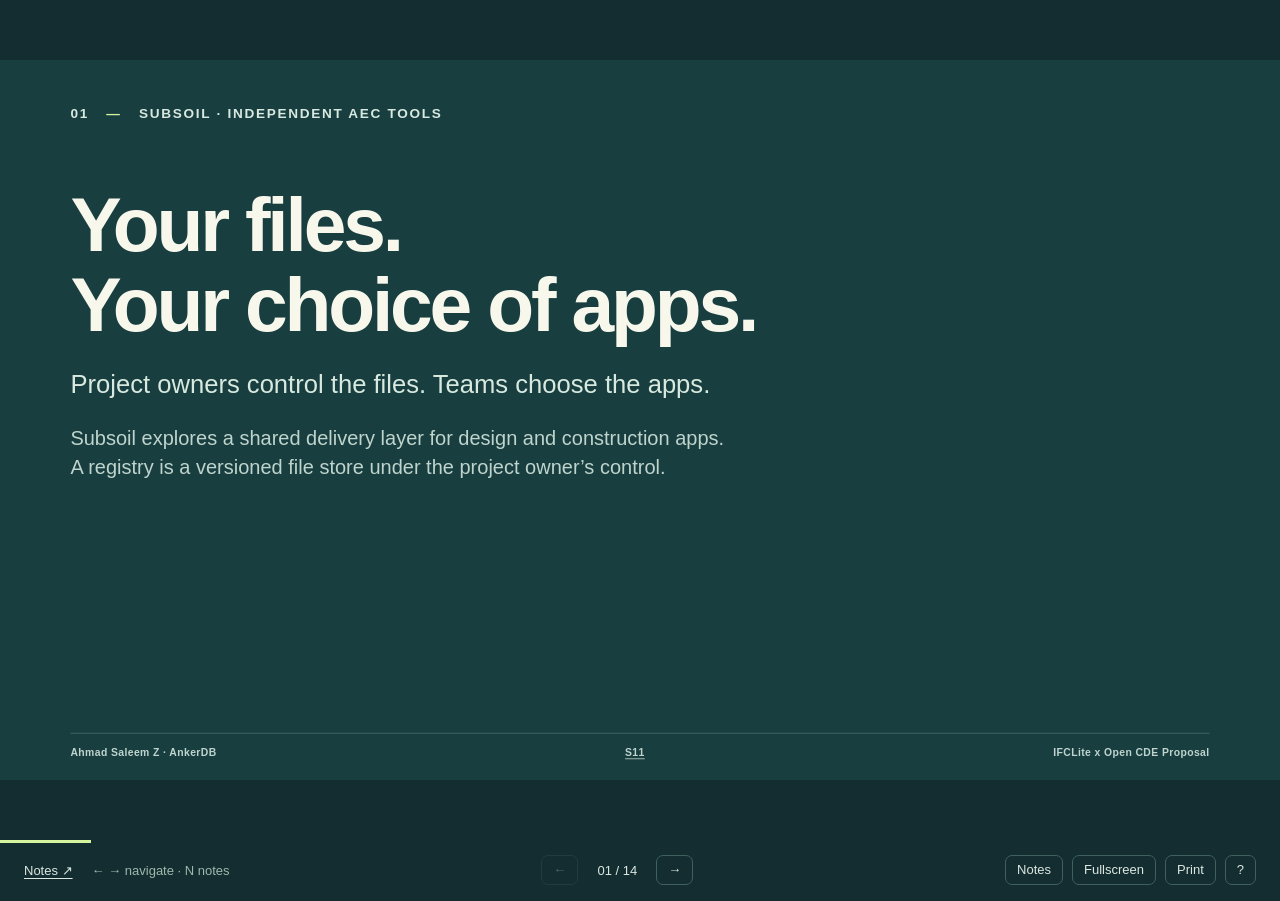
==== commit cf9a5900: "Clarify pitch context and public demo goal" ====
--- a/presentations/oci-aec-2026-10-28/index.html
+++ b/presentations/oci-aec-2026-10-28/index.html
@@ -1,17 +1,18 @@
-<!doctype html><html lang="en"><head><meta charset="utf-8"><meta name="viewport" content="width=device-width,initial-scale=1"><meta name="color-scheme" content="light"><meta name="description" content="An AEC ecosystem proposal: independent tools and owner-controlled model releases through OCI artifact registries."><title>Pitch</title><style>
+<!doctype html><html lang="en"><head><meta charset="utf-8"><meta name="viewport" content="width=device-width,initial-scale=1"><meta name="color-scheme" content="light"><meta name="description" content="Subsoil: project owners control their files while teams choose compatible design and construction apps. A proposed public demo connects one registry and two applications."><title>Pitch</title><style>
 :root{--paper:#f5f2e9;--ink:#183e40;--teal:#24786e;--mint:#d8e9df;--lime:#d5f49e;--muted:#556b68;--line:#cbd4ca;--card:#fffdf7;--soft:#eaece2;--coral:#cf7258;--coral-soft:#f1ded0;--rust:#914931;--ochre:#8e7137;--sand:#eee4c8;--slate:#657b89;--slate-soft:#dce5e7;--white:#f7f7ec;--dark-card:#224c4d;--dark-line:#48706c;font-family:Arial,Helvetica,sans-serif;color:var(--ink);background:#132d30;font-synthesis:none}
 *{box-sizing:border-box}html,body{margin:0;height:100%;overflow:hidden}button,a{-webkit-tap-highlight-color:transparent}button{font:inherit}button:focus-visible,a:focus-visible{outline:3px solid #e49752;outline-offset:5px}button{cursor:pointer}#viewport{position:relative;height:calc(100dvh - 60px);width:100%;display:flex;align-items:center;justify-content:center;overflow:hidden}#deck{position:relative;width:1600px;height:900px;flex-shrink:0;transform-origin:center center}.slide{position:absolute;inset:0;overflow:hidden;background:var(--paper);padding:58px 88px 73px;display:none}.slide.active{display:block}.slide.dark{background:var(--ink);color:var(--white);--card:var(--dark-card);--line:var(--dark-line);--muted:#c0d4ce}.eyebrow{font-size:17px;letter-spacing:2.1px;text-transform:uppercase;font-weight:700;margin-bottom:24px}.eyebrow span{padding:0 15px;color:var(--teal)}.dark .eyebrow{color:var(--mint)}.dark .eyebrow span{color:var(--lime)}h1{font-size:65px;line-height:1.07;letter-spacing:-2.7px;font-weight:700;margin:0 0 18px;max-width:1430px}.lede{font-size:27px;line-height:1.35;margin:0 0 27px;color:var(--muted);max-width:1390px}.slide-body{position:relative}.diagram{display:block;width:100%;height:auto;overflow:visible;font-family:Arial,Helvetica,sans-serif}.slide-footer{position:absolute;bottom:27px;left:88px;right:88px;display:flex;align-items:center;justify-content:space-between;border-top:1px solid var(--line);padding-top:16px;font-size:13px;font-weight:600;letter-spacing:.5px;color:var(--muted)}.slide-footer b{padding:0 8px;font-weight:400}.citations{display:flex;gap:12px}.citations a{color:inherit;text-underline-offset:3px}.takeaway{font-size:30px;line-height:1.2;margin:10px 0 0;letter-spacing:-.5px;font-weight:700}.caption{font-size:21px;color:var(--muted);margin:12px 0 0;line-height:1.35}.caption.light{color:#bfd4cc}.ribbon{display:flex;align-items:center;justify-content:space-between;background:var(--soft);border-radius:14px;padding:24px 30px;margin-top:6px;font-size:23px}.ribbon b{color:var(--coral);font-size:27px}.mini-label{font-size:14px;font-weight:700;letter-spacing:1.5px;color:var(--muted)}.closing-points{border-top:1px solid var(--dark-line);display:flex;gap:44px;justify-content:space-between;padding-top:25px;margin-top:9px;font-size:23px}.closing-points b{font-size:16px;color:var(--lime);margin-right:13px}.source-grid{display:grid;grid-template-columns:1fr 1fr .95fr;gap:44px;margin-top:35px}.source-column h2{font-size:25px;margin:0 0 17px;letter-spacing:-.4px}.source-link{display:flex;gap:13px;align-items:baseline;color:var(--ink);font-size:21px;line-height:1.28;text-decoration:none;margin:0 0 23px}.source-link:hover{text-decoration:underline}.source-link span{min-width:31px;font-size:14px;color:var(--teal);font-weight:700}.source-context{font-size:20px;line-height:1.45;color:var(--muted)}code{font-size:.9em}kbd{display:inline-block;border:1px solid currentColor;border-radius:4px;padding:1px 6px;font:inherit;font-size:.85em}.source-bottom{margin-top:24px;padding:21px 0;border-top:1px solid var(--line);display:flex;justify-content:space-between;align-items:center;font-size:19px}.source-bottom span{color:var(--muted)}
 #controls{height:60px;display:flex;align-items:center;justify-content:space-between;padding:0 24px;color:#dce7e1;background:#132d30;font-size:13px;gap:20px}#controls .group{display:flex;align-items:center;gap:9px}#controls button{color:inherit;background:transparent;border:1px solid #40605e;border-radius:7px;padding:7px 11px;line-height:1.15;white-space:nowrap}#controls button:hover{background:#284c4b}#controls button:disabled{opacity:.3;cursor:default}#position{font-variant-numeric:tabular-nums;min-width:60px;text-align:center}#deck-label{color:#bdd0c8;letter-spacing:.7px}.keys{color:#9fb8ae;margin-left:10px}.sr-only{position:absolute;width:1px;height:1px;overflow:hidden;clip-path:inset(50%);white-space:nowrap}.progress{position:fixed;bottom:57px;left:0;height:3px;background:var(--lime);z-index:2;width:0;transition:width 150ms linear}#notes-panel{display:none;position:fixed;left:0;right:0;bottom:60px;height:215px;overflow-y:auto;padding:20px 34px;background:#fffdf7;color:var(--ink);border-top:4px solid var(--teal);z-index:5;font-size:16px;line-height:1.5}#notes-panel h2{font-size:18px;margin:0 0 10px}#notes-panel p{margin:0 0 9px;max-width:1300px}#notes-panel a{color:var(--teal)}body.notes-open #notes-panel{display:block}body.notes-open #viewport{height:calc(100dvh - 275px)}body.notes-open .progress{bottom:272px}#notes-sources{font-size:13px;display:flex;gap:15px;flex-wrap:wrap}#help{border:0;border-radius:18px;background:var(--paper);color:var(--ink);max-width:530px;padding:32px;font-size:16px;box-shadow:0 20px 90px #0005}#help::backdrop{background:#102c32aa}#help h2{margin-top:0}#help dl{display:grid;grid-template-columns:180px 1fr;gap:16px}#help dd{margin:0}#help button{background:var(--ink);color:var(--paper);border:0;padding:10px 20px;border-radius:8px}.no-js{color:var(--paper);padding:12px;text-align:center}.svg-defs{position:absolute;width:0;height:0;overflow:hidden}body.no-script{overflow:auto}body.no-script #viewport{height:auto;display:block;overflow:visible}body.no-script #deck{height:auto;width:100%}body.no-script .slide{display:block;position:relative;width:1600px;height:900px;margin:auto}
 @media(max-width:800px){#deck-label,.keys{display:none}#controls{padding:0 10px;gap:8px}#controls .group{gap:6px}#controls button{padding:7px 8px}#notes-panel{padding:14px 18px}}@media(prefers-reduced-motion:reduce){*{transition:none!important}}
 @page{size:1600px 900px;margin:0}@media print{html,body{overflow:visible!important;background:white;width:1600px;height:auto}#viewport,body.notes-open #viewport{display:block!important;width:1600px;height:auto;overflow:visible}#deck{width:1600px!important;height:auto!important;transform:none!important;zoom:1!important}.slide,.slide.active{display:block!important;position:relative;width:1600px;height:900px;break-after:page;page-break-after:always;-webkit-print-color-adjust:exact;print-color-adjust:exact}.slide:last-child{break-after:auto;page-break-after:auto}#controls,#notes-panel,.progress,#live,#help,.no-js{display:none!important}.slide a{color:inherit!important}.speaker-note{display:none!important}}
-.slide.dark{--teal:#a6cfc0}</style></head><body><svg class="svg-defs" aria-hidden="true"><defs><marker id="arrow" viewBox="0 0 10 10" refX="9" refY="5" markerWidth="8" markerHeight="8" orient="auto-start-reverse"><path d="M0 0L10 5L0 10Z" fill="context-stroke"/></marker></defs></svg><noscript><style>.slide{display:block;position:relative;width:1600px;height:900px}html,body{overflow:auto}#viewport{display:block;height:auto;overflow:visible}#deck{height:auto}#controls{display:none}</style><p class="no-js">JavaScript is off. Scroll through the slides or print this file.</p></noscript><main id="viewport" aria-label="Pitch"><div id="deck"><section class="slide dark" id="slide-1" aria-labelledby="title-1" data-title="IFClite × Open CDE">
-      <div class="eyebrow">01 <span>—</span> Ecosystem proposal</div>
-      <div class="slide-body" style="margin-top:142px">
-        <h1 id="title-1" style="font-size:104px;line-height:1.04;letter-spacing:-4px;max-width:1360px">IFClite × Open CDE</h1>
-        <p class="lede" style="font-size:36px;margin-top:30px;color:var(--mint)">Common ground for independent AEC tools.</p>
+.slide.dark{--teal:#a6cfc0}</style></head><body><svg class="svg-defs" aria-hidden="true"><defs><marker id="arrow" viewBox="0 0 10 10" refX="9" refY="5" markerWidth="8" markerHeight="8" orient="auto-start-reverse"><path d="M0 0L10 5L0 10Z" fill="context-stroke"/></marker></defs></svg><noscript><style>.slide{display:block;position:relative;width:1600px;height:900px}html,body{overflow:auto}#viewport{display:block;height:auto;overflow:visible}#deck{height:auto}#controls{display:none}</style><p class="no-js">JavaScript is off. Scroll through the slides or print this file.</p></noscript><main id="viewport" aria-label="Pitch"><div id="deck"><section class="slide dark" id="slide-1" aria-labelledby="title-1" data-title="Your files. Your choice of apps.">
+      <div class="eyebrow">01 <span>—</span> Subsoil · independent AEC tools</div>
+      <div class="slide-body" style="margin-top:78px">
+        <h1 id="title-1" style="font-size:96px;line-height:1.04;letter-spacing:-4px;max-width:1360px">Your files.<br> Your choice of apps.</h1>
+        <p class="lede" style="font-size:32px;margin-top:28px;color:var(--mint)">Project owners control the files. Teams choose the apps.</p>
+        <p class="caption light" style="font-size:25px;line-height:1.5;max-width:1240px;margin-top:26px">Subsoil explores a shared delivery layer for design and construction apps.<br>A registry is a versioned file store under the project owner’s control.</p>
       </div>
-      <footer class="slide-footer"><span>Ahmad Saleem Z · AnkerDB</span><span class="citations"></span><span>IFCLite x Open CDE Proposal</span></footer>
-      <aside class="speaker-note" hidden><p>Introduce the proposal as a shared foundation for independent AEC tools. The conversation explores a small, common agreement for packaging and delivering model releases through OCI while organizations keep control of their data.</p></aside>
+      <footer class="slide-footer"><span>Ahmad Saleem Z · AnkerDB</span><span class="citations"><a href="https://github.com/zahmadsaleem/subsoil/blob/1c1c2fe469b0c930cfc4f7e78d76121fc4e55dec/README.md" target="_blank" rel="noopener">S11</a></span><span>IFCLite x Open CDE Proposal</span></footer>
+      <aside class="speaker-note" hidden><p>Subsoil explores a common delivery foundation for independent design and construction applications. Project owners keep control of their files and versions, while teams choose compatible tools for the tasks they need to do.</p><p>A registry is a versioned file store that an organization can operate itself or have hosted. OCI supplies the common packaging and transfer interface underneath it. Applications interpret the files they support and publish new versions or results; the store does not perform the model work.</p><p>The opening promise is a goal for the ecosystem. Subsoil has a working transfer prototype, while the public workflow across two applications is the proposed next demonstration. Ordinary IFC files are enough to start; further formats can follow when applications need them.</p></aside>
     </section>
 <section class="slide " id="slide-2" aria-labelledby="title-2" data-title="Why IFClite feels approachable.">
       <div class="eyebrow">02 <span>—</span> A useful starting point</div>
@@ -20,21 +21,24 @@
       <div class="slide-body"><svg class="diagram" viewBox="0 0 1424 500" role="img" aria-label="Conceptual illustration of a local IFC file opened in IFClite’s browser viewer. Direct file interaction and modular packages."><rect x="702" y="28" width="698" height="434" rx="20" fill="var(--paper)" stroke="var(--ink)" stroke-width="2" /><path d="M702 78H1400" fill="none" stroke="var(--line)" stroke-width="2" stroke-linecap="round" stroke-linejoin="round"  /><circle cx="729" cy="53" r="5" fill="var(--coral)"/><circle cx="748" cy="53" r="5" fill="var(--line)"/><circle cx="767" cy="53" r="5" fill="var(--line)"/><text x="807" y="59" font-size="17" fill="var(--muted)" font-weight="500" text-anchor="start" >IFClite · browser workflow</text><rect x="730" y="103" width="146" height="330" rx="8" fill="var(--soft)" stroke="none" stroke-width="2" /><text x="749" y="135" font-size="15" fill="var(--muted)" font-weight="700" text-anchor="start" >MODEL</text><text x="749" y="182" font-size="19" fill="currentColor" font-weight="500" text-anchor="start" >Site</text><text x="763" y="222" font-size="19" fill="currentColor" font-weight="500" text-anchor="start" >Building</text><text x="778" y="262" font-size="19" fill="currentColor" font-weight="500" text-anchor="start" >Storeys</text><path d="M749 285H853 M749 308H835 M749 331H845" fill="none" stroke="var(--line)" stroke-width="5" stroke-linecap="round" stroke-linejoin="round"  /><rect x="940" y="244" width="96" height="167" rx="3" fill="var(--mint)" stroke="var(--teal)" stroke-width="2" /><rect x="957" y="265" width="9" height="12" rx="1" fill="var(--teal)" stroke="none" stroke-width="2" /><rect x="957" y="294" width="9" height="12" rx="1" fill="var(--teal)" stroke="none" stroke-width="2" /><rect x="957" y="323" width="9" height="12" rx="1" fill="var(--teal)" stroke="none" stroke-width="2" /><rect x="957" y="352" width="9" height="12" rx="1" fill="var(--teal)" stroke="none" stroke-width="2" /><rect x="957" y="381" width="9" height="12" rx="1" fill="var(--teal)" stroke="none" stroke-width="2" /><rect x="982" y="265" width="9" height="12" rx="1" fill="var(--teal)" stroke="none" stroke-width="2" /><rect x="982" y="294" width="9" height="12" rx="1" fill="var(--teal)" stroke="none" stroke-width="2" /><rect x="982" y="323" width="9" height="12" rx="1" fill="var(--teal)" stroke="none" stroke-width="2" /><rect x="982" y="352" width="9" height="12" rx="1" fill="var(--teal)" stroke="none" stroke-width="2" /><rect x="982" y="381" width="9" height="12" rx="1" fill="var(--teal)" stroke="none" stroke-width="2" /><rect x="1007" y="265" width="9" height="12" rx="1" fill="var(--teal)" stroke="none" stroke-width="2" /><rect x="1007" y="294" width="9" height="12" rx="1" fill="var(--teal)" stroke="none" stroke-width="2" /><rect x="1007" y="323" width="9" height="12" rx="1" fill="var(--teal)" stroke="none" stroke-width="2" /><rect x="1007" y="352" width="9" height="12" rx="1" fill="var(--teal)" stroke="none" stroke-width="2" /><rect x="1007" y="381" width="9" height="12" rx="1" fill="var(--teal)" stroke="none" stroke-width="2" /><rect x="1036" y="198" width="119" height="213" rx="3" fill="var(--mint)" stroke="var(--teal)" stroke-width="2" /><rect x="1053" y="219" width="9" height="12" rx="1" fill="var(--teal)" stroke="none" stroke-width="2" /><rect x="1053" y="248" width="9" height="12" rx="1" fill="var(--teal)" stroke="none" stroke-width="2" /><rect x="1053" y="277" width="9" height="12" rx="1" fill="var(--teal)" stroke="none" stroke-width="2" /><rect x="1053" y="306" width="9" height="12" rx="1" fill="var(--teal)" stroke="none" stroke-width="2" /><rect x="1053" y="335" width="9" height="12" rx="1" fill="var(--teal)" stroke="none" stroke-width="2" /><rect x="1053" y="364" width="9" height="12" rx="1" fill="var(--teal)" stroke="none" stroke-width="2" /><rect x="1053" y="393" width="9" height="12" rx="1" fill="var(--teal)" stroke="none" stroke-width="2" /><rect x="1078" y="219" width="9" height="12" rx="1" fill="var(--teal)" stroke="none" stroke-width="2" /><rect x="1078" y="248" width="9" height="12" rx="1" fill="var(--teal)" stroke="none" stroke-width="2" /><rect x="1078" y="277" width="9" height="12" rx="1" fill="var(--teal)" stroke="none" stroke-width="2" /><rect x="1078" y="306" width="9" height="12" rx="1" fill="var(--teal)" stroke="none" stroke-width="2" /><rect x="1078" y="335" width="9" height="12" rx="1" fill="var(--teal)" stroke="none" stroke-width="2" /><rect x="1078" y="364" width="9" height="12" rx="1" fill="var(--teal)" stroke="none" stroke-width="2" /><rect x="1078" y="393" width="9" height="12" rx="1" fill="var(--teal)" stroke="none" stroke-width="2" /><rect x="1103" y="219" width="9" height="12" rx="1" fill="var(--teal)" stroke="none" stroke-width="2" /><rect x="1103" y="248" width="9" height="12" rx="1" fill="var(--teal)" stroke="none" stroke-width="2" /><rect x="1103" y="277" width="9" height="12" rx="1" fill="var(--teal)" stroke="none" stroke-width="2" /><rect x="1103" y="306" width="9" height="12" rx="1" fill="var(--teal)" stroke="none" stroke-width="2" /><rect x="1103" y="335" width="9" height="12" rx="1" fill="var(--teal)" stroke="none" stroke-width="2" /><rect x="1103" y="364" width="9" height="12" rx="1" fill="var(--teal)" stroke="none" stroke-width="2" /><rect x="1103" y="393" width="9" height="12" rx="1" fill="var(--teal)" stroke="none" stroke-width="2" /><rect x="1128" y="219" width="9" height="12" rx="1" fill="var(--teal)" stroke="none" stroke-width="2" /><rect x="1128" y="248" width="9" height="12" rx="1" fill="var(--teal)" stroke="none" stroke-width="2" /><rect x="1128" y="277" width="9" height="12" rx="1" fill="var(--teal)" stroke="none" stroke-width="2" /><rect x="1128" y="306" width="9" height="12" rx="1" fill="var(--teal)" stroke="none" stroke-width="2" /><rect x="1128" y="335" width="9" height="12" rx="1" fill="var(--teal)" stroke="none" stroke-width="2" /><rect x="1128" y="364" width="9" height="12" rx="1" fill="var(--teal)" stroke="none" stroke-width="2" /><rect x="1128" y="393" width="9" height="12" rx="1" fill="var(--teal)" stroke="none" stroke-width="2" /><rect x="1155" y="280" width="83" height="131" rx="3" fill="var(--mint)" stroke="var(--teal)" stroke-width="2" /><rect x="1172" y="301" width="9" height="12" rx="1" fill="var(--teal)" stroke="none" stroke-width="2" /><rect x="1172" y="330" width="9" height="12" rx="1" fill="var(--teal)" stroke="none" stroke-width="2" /><rect x="1172" y="359" width="9" height="12" rx="1" fill="var(--teal)" stroke="none" stroke-width="2" /><rect x="1172" y="388" width="9" height="12" rx="1" fill="var(--teal)" stroke="none" stroke-width="2" /><rect x="1197" y="301" width="9" height="12" rx="1" fill="var(--teal)" stroke="none" stroke-width="2" /><rect x="1197" y="330" width="9" height="12" rx="1" fill="var(--teal)" stroke="none" stroke-width="2" /><rect x="1197" y="359" width="9" height="12" rx="1" fill="var(--teal)" stroke="none" stroke-width="2" /><rect x="1197" y="388" width="9" height="12" rx="1" fill="var(--teal)" stroke="none" stroke-width="2" /><rect x="1222" y="301" width="9" height="12" rx="1" fill="var(--teal)" stroke="none" stroke-width="2" /><rect x="1222" y="330" width="9" height="12" rx="1" fill="var(--teal)" stroke="none" stroke-width="2" /><rect x="1222" y="359" width="9" height="12" rx="1" fill="var(--teal)" stroke="none" stroke-width="2" /><rect x="1222" y="388" width="9" height="12" rx="1" fill="var(--teal)" stroke="none" stroke-width="2" /><path d="M905 412H1343" fill="none" stroke="var(--ink)" stroke-width="2" stroke-linecap="round" stroke-linejoin="round"  /><rect x="908" y="118" width="210" height="49" rx="8" fill="var(--lime)" stroke="none" stroke-width="2" /><text x="1013" y="149" font-size="21" fill="var(--ink)" font-weight="650" text-anchor="middle" >Local model.ifc</text><text x="55" y="93" font-size="54" fill="var(--teal)" font-weight="750" text-anchor="start" >.ifc</text><path d="M42 21H133L166 54V162H42Z M133 21V54H166" fill="none" stroke="var(--teal)" stroke-width="3" stroke-linecap="round" stroke-linejoin="round"  /><path d="M199 93 L650 93" fill="none" stroke="var(--teal)" stroke-width="4" stroke-linecap="round" marker-end="url(#arrow)" /><text x="415" y="71" font-size="22" fill="var(--muted)" font-weight="500" text-anchor="middle" >Drop a file. See the model.</text><text x="35" y="240" font-size="31" fill="var(--ink)" font-weight="700" text-anchor="start" >Direct file interaction</text><text x="35" y="282" font-size="24" fill="var(--muted)" font-weight="500" text-anchor="start" >A browser viewer that works locally.</text><text x="35" y="355" font-size="31" fill="var(--ink)" font-weight="700" text-anchor="start" >Choose the parts you need</text><text x="35" y="397" font-size="24" fill="var(--muted)" font-weight="500" text-anchor="start" >A modular toolkit for focused apps.</text></svg><p class="takeaway">Could the wider AEC ecosystem feel this direct?</p></div>
       <footer class="slide-footer"><span>Ahmad Saleem Z · AnkerDB</span><span class="citations"><a href="https://ifclite.dev/" target="_blank" rel="noopener">S1</a> <a href="https://github.com/LTplus-AG/ifc-lite" target="_blank" rel="noopener">S2</a></span><span>IFCLite x Open CDE Proposal</span></footer>
       <aside class="speaker-note" hidden><p>Open with the appeal of the experience, not an adoption claim. IFClite publicly describes a browser viewer with local drag-and-drop IFC loading, plus packages developers can compose. The browser setup processes the model locally; the project also offers other deployment modes. The illustration is conceptual, not a product screenshot.</p><p>Use IFClite as a concrete example of focused, modular software. Ask whether independently built tools could stay focused while sharing a dependable way to deliver model releases.</p></aside>
-    </section><section class="slide " id="slide-3" aria-labelledby="title-3" data-title="Every new connection takes work.">
+    </section>
+<section class="slide " id="slide-3" aria-labelledby="title-3" data-title="Every new connection takes work.">
       <div class="eyebrow">03 <span>—</span> The connection work</div>
       <h1 id="title-3">Every new connection takes work.</h1>
       <p class="lede">Apps often need a separate connector for each place a model is stored.</p>
       <div class="slide-body"><svg class="diagram" viewBox="0 0 1424 475" role="img" aria-label="Illustrative example: a model viewer used by a design team and a cost tool used by a cost team each need a separate connector to Cloud CDE A, Cloud CDE B and a local server. Two apps and three destinations mean six connections to support. Each connector handles different APIs, access rules and delivery conventions."><text x="14" y="24" font-size="17" fill="var(--muted)" font-weight="750" text-anchor="start">APPS PEOPLE USE</text><text x="402" y="24" font-size="17" fill="var(--muted)" font-weight="750" text-anchor="start">PLACES MODELS LIVE</text><rect x="402" y="48" width="316" height="83" rx="14" fill="var(--mint)"/><g transform="translate(427 62)" fill="none" stroke="var(--teal)" stroke-width="2.5"><path d="M0 10V41C0 55 47 55 47 41V10"/><ellipse cx="23.5" cy="10" rx="23.5" ry="10"/></g><text x="494" y="99" font-size="28" fill="var(--ink)" font-weight="700" text-anchor="start">Cloud CDE A</text><rect x="748" y="48" width="316" height="83" rx="14" fill="var(--mint)"/><g transform="translate(773 62)" fill="none" stroke="var(--teal)" stroke-width="2.5"><path d="M0 10V41C0 55 47 55 47 41V10"/><ellipse cx="23.5" cy="10" rx="23.5" ry="10"/></g><text x="840" y="99" font-size="28" fill="var(--ink)" font-weight="700" text-anchor="start">Cloud CDE B</text><rect x="1094" y="48" width="316" height="83" rx="14" fill="var(--mint)"/><g transform="translate(1119 62)" fill="none" stroke="var(--teal)" stroke-width="2.5"><path d="M0 10V41C0 55 47 55 47 41V10"/><ellipse cx="23.5" cy="10" rx="23.5" ry="10"/></g><text x="1186" y="99" font-size="28" fill="var(--ink)" font-weight="700" text-anchor="start">Local server</text><rect x="14" y="165" width="304" height="112" rx="18" fill="var(--card)" stroke="var(--line)" stroke-width="2"/><g transform="translate(36 196)" fill="none" stroke="var(--teal)" stroke-width="2.5"><rect width="54" height="45" rx="5"/><path d="M0 12H54"/><circle cx="8" cy="6" r="1" fill="var(--teal)"/><path d="M12 33L24 22 34 30 43 21"/></g><text x="110" y="213" font-size="28" fill="var(--ink)" font-weight="700" text-anchor="start">Model viewer</text><text x="110" y="245" font-size="21" fill="var(--muted)" font-weight="500" text-anchor="start">Design team</text><rect x="402" y="165" width="316" height="112" rx="18" fill="var(--coral-soft)" stroke="var(--coral)" stroke-width="2"/><g transform="translate(430 202)" fill="none" stroke="var(--rust)" stroke-width="3" stroke-linecap="round"><path d="M0 11H16M16 3V19M16 7H27V15H16M43 11H59M43 3V19M43 7H32V15H43"/></g><text x="510" y="230" font-size="29" fill="var(--rust)" font-weight="700" text-anchor="start">Connector 1</text><rect x="748" y="165" width="316" height="112" rx="18" fill="var(--coral-soft)" stroke="var(--coral)" stroke-width="2"/><g transform="translate(776 202)" fill="none" stroke="var(--rust)" stroke-width="3" stroke-linecap="round"><path d="M0 11H16M16 3V19M16 7H27V15H16M43 11H59M43 3V19M43 7H32V15H43"/></g><text x="856" y="230" font-size="29" fill="var(--rust)" font-weight="700" text-anchor="start">Connector 2</text><rect x="1094" y="165" width="316" height="112" rx="18" fill="var(--coral-soft)" stroke="var(--coral)" stroke-width="2"/><g transform="translate(1122 202)" fill="none" stroke="var(--rust)" stroke-width="3" stroke-linecap="round"><path d="M0 11H16M16 3V19M16 7H27V15H16M43 11H59M43 3V19M43 7H32V15H43"/></g><text x="1202" y="230" font-size="29" fill="var(--rust)" font-weight="700" text-anchor="start">Connector 3</text><rect x="14" y="309" width="304" height="112" rx="18" fill="var(--card)" stroke="var(--line)" stroke-width="2"/><g transform="translate(36 340)" fill="none" stroke="var(--teal)" stroke-width="2.5"><rect width="54" height="45" rx="5"/><path d="M0 12H54"/><circle cx="8" cy="6" r="1" fill="var(--teal)"/><path d="M12 33L24 22 34 30 43 21"/></g><text x="110" y="357" font-size="28" fill="var(--ink)" font-weight="700" text-anchor="start">Cost tool</text><text x="110" y="389" font-size="21" fill="var(--muted)" font-weight="500" text-anchor="start">Cost team</text><rect x="402" y="309" width="316" height="112" rx="18" fill="var(--coral-soft)" stroke="var(--coral)" stroke-width="2"/><g transform="translate(430 346)" fill="none" stroke="var(--rust)" stroke-width="3" stroke-linecap="round"><path d="M0 11H16M16 3V19M16 7H27V15H16M43 11H59M43 3V19M43 7H32V15H43"/></g><text x="510" y="374" font-size="29" fill="var(--rust)" font-weight="700" text-anchor="start">Connector 4</text><rect x="748" y="309" width="316" height="112" rx="18" fill="var(--coral-soft)" stroke="var(--coral)" stroke-width="2"/><g transform="translate(776 346)" fill="none" stroke="var(--rust)" stroke-width="3" stroke-linecap="round"><path d="M0 11H16M16 3V19M16 7H27V15H16M43 11H59M43 3V19M43 7H32V15H43"/></g><text x="856" y="374" font-size="29" fill="var(--rust)" font-weight="700" text-anchor="start">Connector 5</text><rect x="1094" y="309" width="316" height="112" rx="18" fill="var(--coral-soft)" stroke="var(--coral)" stroke-width="2"/><g transform="translate(1122 346)" fill="none" stroke="var(--rust)" stroke-width="3" stroke-linecap="round"><path d="M0 11H16M16 3V19M16 7H27V15H16M43 11H59M43 3V19M43 7H32V15H43"/></g><text x="1202" y="374" font-size="29" fill="var(--rust)" font-weight="700" text-anchor="start">Connector 6</text><text x="14" y="467" font-size="24" fill="var(--muted)" font-weight="500" text-anchor="start">Different APIs · access rules · delivery conventions</text><text x="1410" y="467" font-size="24" fill="var(--rust)" font-weight="700" text-anchor="end">2 apps × 3 destinations = 6 connectors</text></svg><p class="takeaway">Add an app or a destination. Repeat the connection work.</p></div>
       <footer class="slide-footer"><span>Ahmad Saleem Z · AnkerDB</span><span class="citations"><a href="https://ankerdb.com/about" target="_blank" rel="noopener">S5</a></span><span>IFCLite x Open CDE Proposal</span></footer>
       <aside class="speaker-note" hidden><p>Imagine a design team using a model viewer and a cost team using a specialist cost tool. Their models are stored in two cloud CDEs and on a local server. In this example, the viewer needs three delivery connectors. Adding the cost tool brings three more. Each coral box is one connection a tool builder or integration team has to support.</p><p>A connector may need to handle a different API, sign-in and permission rules, file packaging and release conventions. Adding another app repeats this work across the destinations it needs; adding another destination creates work for the apps that need it. Existing standards and reusable libraries can help, so the amount of custom work varies.</p><p>This is a conceptual example using generic apps and storage services. It does not depict an existing IFClite–AnkerDB integration. The proposal on the next slide is to share the delivery interface and the AEC package agreement, while each organization still controls access and each app supports the model data it understands.</p></aside>
-    </section><section class="slide dark" id="slide-4" aria-labelledby="title-4" data-title="Integrate once to a common agreement.">
+    </section>
+<section class="slide dark" id="slide-4" aria-labelledby="title-4" data-title="Integrate once to a common agreement.">
       <div class="eyebrow">04 <span>—</span> The proposal</div>
       <h1 id="title-4">Integrate once to a common agreement.</h1>
       <p class="lede">Keep each app’s expertise. Share the way model releases are packaged and delivered.</p>
       <div class="slide-body"><svg class="diagram" viewBox="0 0 1424 475" role="img" aria-label="Independent applications implement a proposed AEC profile for shared meaning. OCI means Open Container Initiative: existing standards to package and distribute files via registries."><rect x="15" y="18" width="325" height="132" rx="20" fill="var(--card)" stroke="var(--line)" stroke-width="2" /><g transform="translate(59 73)" fill="none" stroke="var(--teal)" stroke-width="3" stroke-linejoin="round" stroke-linecap="round"><path d="M0 -17 18 -7 18 13 0 23 -18 13 -18 -7Z M-18 -7 0 3 18 -7 M0 3V23"/></g><text x="99" y="70" font-size="25" fill="currentColor" font-weight="700" text-anchor="start" >IFClite</text><text x="99" y="103" font-size="18" fill="var(--muted)" font-weight="500" text-anchor="start" >an independent tool</text><rect x="371" y="18" width="325" height="132" rx="20" fill="var(--card)" stroke="var(--line)" stroke-width="2" /><g transform="translate(415 73)" fill="none" stroke="var(--teal)" stroke-width="3" stroke-linejoin="round" stroke-linecap="round"><path d="M0 -23 23 -13V4Q23 21 0 30Q-23 21 -23 4V-13Z M-12 2 -3 11 14 -9"/></g><text x="455" y="70" font-size="25" fill="currentColor" font-weight="700" text-anchor="start" >AnkerDB</text><text x="455" y="103" font-size="18" fill="var(--muted)" font-weight="500" text-anchor="start" >an independent tool</text><rect x="727" y="18" width="325" height="132" rx="20" fill="var(--card)" stroke="var(--line)" stroke-width="2" /><g transform="translate(771 73)" fill="none" stroke="var(--teal)" stroke-width="3" stroke-linejoin="round" stroke-linecap="round"><path d="M-17 18V-9 M-4 18V-20 M9 18V1 M22 18V-14 M-23 22H28"/></g><text x="811" y="70" font-size="25" fill="currentColor" font-weight="700" text-anchor="start" >Focused app</text><text x="811" y="103" font-size="18" fill="var(--muted)" font-weight="500" text-anchor="start" >a specialist workflow</text><text x="1210" y="90" font-size="72" fill="var(--muted)" font-weight="500" text-anchor="middle" >…</text><path d="M177 150V181 M533 150V181 M889 150V181 M177 181H1247 M1247 150V181" fill="none" stroke="var(--lime)" stroke-width="4" stroke-linecap="round" stroke-linejoin="round"  /><path d="M712 181 L712 213" fill="none" stroke="var(--lime)" stroke-width="4" stroke-linecap="round" marker-end="url(#arrow)" /><rect x="15" y="230" width="1390" height="105" rx="16" fill="var(--lime)" stroke="none" stroke-width="2" /><text x="47" y="272" font-size="19" fill="var(--ink)" font-weight="750" text-anchor="start" >AEC PACKAGE / PROFILE</text><text x="47" y="310" font-size="28" fill="var(--ink)" font-weight="600" text-anchor="start" >What is inside, and how tools interpret it</text><text x="1367" y="293" font-size="28" fill="var(--ink)" font-weight="700" text-anchor="end" >Shared meaning</text><rect x="15" y="351" width="1390" height="105" rx="16" fill="var(--dark-card)" stroke="var(--dark-line)" stroke-width="2" /><text x="47" y="391" font-size="19" fill="var(--lime)" font-weight="750" text-anchor="start" >OCI · OPEN CONTAINER INITIATIVE</text><text x="47" y="430" font-size="26" fill="var(--white)" font-weight="600" text-anchor="start" >Existing standards to package and distribute files via registries</text><text x="1367" y="413" font-size="28" fill="var(--white)" font-weight="700" text-anchor="end" >Shared distribution</text></svg><p class="caption light">Proposed ecosystem participation · tools support the profiles they understand.</p></div>
       <footer class="slide-footer"><span>Ahmad Saleem Z · AnkerDB</span><span class="citations"><a href="https://github.com/opencontainers/image-spec/blob/v1.1.1/manifest.md#guidelines-for-artifact-usage" target="_blank" rel="noopener">S6</a> <a href="https://github.com/opencontainers/distribution-spec/blob/v1.1.1/spec.md" target="_blank" rel="noopener">S7</a></span><span>IFCLite x Open CDE Proposal</span></footer>
       <aside class="speaker-note" hidden><p>Two layers do different jobs. OCI, the Open Container Initiative, supplies a standard artifact manifest and distribution interface. An AEC package/profile would specify the domain contract: payload types, schema/version, identifiers and the interpretation expected of a consumer.</p><p>“Integrate once” means implement that common agreement rather than a new delivery connector for every partner. Tools still need to support the relevant payload/profile. The depicted connections are a proposal; this is not an existing IFClite feature or established AEC-wide standard. No container runtime is required to read a non-executable model artifact.</p></aside>
-    </section><section class="slide " id="slide-5" aria-labelledby="title-5" data-title="Each company owns its reservoir.">
+    </section>
+<section class="slide " id="slide-5" aria-labelledby="title-5" data-title="Each company owns its reservoir.">
       <div class="eyebrow">05 <span>—</span> A shared picture</div>
       <h1 id="title-5">Each company owns its reservoir.</h1>
       <p class="lede">Different tanks of data. Compatible connections. Control stays with the owner.</p>
@@ -81,7 +85,8 @@
     </g><path d="M428 306V371H1047V251H1073" fill="none" stroke="var(--ochre)" stroke-width="4" stroke-linecap="round" stroke-linejoin="round" marker-end="url(#arrow)" /><rect x="677" y="352" width="168" height="38" rx="19" fill="var(--sand)" stroke="none" stroke-width="2" /><text x="761.0" y="377" font-size="22" fill="var(--ochre)" font-weight="650" text-anchor="middle" >Pull IDS</text><text x="63" y="405" font-size="23" fill="var(--muted)" font-weight="500" text-anchor="start" >OCI-compatible registry · hosted or local · owner-controlled access</text><text x="1085" y="66" font-size="17" fill="var(--muted)" font-weight="750" text-anchor="start" >THE MAPPING</text><text x="1085" y="108" font-size="25" fill="var(--ink)" font-weight="700" text-anchor="start" >Reservoir = registry</text><text x="1085" y="144" font-size="23" fill="var(--muted)" font-weight="500" text-anchor="start" >Tanks = data releases</text><rect x="1085" y="185" width="325" height="132" rx="20" fill="var(--card)" stroke="var(--line)" stroke-width="2" /><g transform="translate(1129 240)" fill="none" stroke="var(--ochre)" stroke-width="3" stroke-linejoin="round" stroke-linecap="round"><path d="M0 -23 23 -13V4Q23 21 0 30Q-23 21 -23 4V-13Z M-12 2 -3 11 14 -9"/></g><text x="1169" y="237" font-size="25" fill="currentColor" font-weight="700" text-anchor="start" >Validation</text><text x="1169" y="270" font-size="18" fill="var(--muted)" font-weight="500" text-anchor="start" >checks IFC against IDS</text><text x="1085" y="368" font-size="22" fill="var(--ink)" font-weight="600" text-anchor="start" >Tools interpret the data.</text><text x="1085" y="402" font-size="22" fill="var(--muted)" font-weight="500" text-anchor="start" >OCI delivers the files.</text></svg></div>
       <footer class="slide-footer"><span>Ahmad Saleem Z · AnkerDB</span><span class="citations"><a href="https://github.com/opencontainers/distribution-spec/blob/v1.1.1/spec.md" target="_blank" rel="noopener">S7</a> <a href="https://oras.land/docs/how_to_guides/pushing_and_pulling/" target="_blank" rel="noopener">S8</a> <a href="https://oras.land/docs/commands/oras_login/" target="_blank" rel="noopener">S10</a> <a href="https://github.com/buildingSMART/IDS" target="_blank" rel="noopener">S12</a> <a href="https://github.com/buildingSMART/bSDD" target="_blank" rel="noopener">S13</a></span><span>IFCLite x Open CDE Proposal</span></footer>
       <aside class="speaker-note" hidden><p>The reservoir/site is the organization’s OCI-compatible registry; a tank is a logical dataset or family of releases. The IFC tank holds model releases. The IDS tank holds Information Delivery Specification requirements. Trace the labeled Pull IDS connection: a validation tool retrieves an agreed IDS release and checks IFC against those requirements. The tool, not OCI, interprets IDS and performs the checks.</p><p>The bSDD tank represents references to selected buildingSMART Data Dictionary definitions, or permitted versioned snapshots packaged for a project. It does not imply hosting the entire live external bSDD service. The labels are conceptual package roles; shared profiles and appropriate access must be agreed. An owner can choose a hosted or local registry. Live editing, merging, access configuration and retention need their own workflows.</p><p>The Other tank makes the set extensible: additional artifact types and specialist results can be added under agreed profiles. It does not imply every application automatically understands those future payloads.</p></aside>
-    </section><section class="slide " id="slide-6" aria-labelledby="title-6" data-title="Many focused apps. One shared release.">
+    </section>
+<section class="slide " id="slide-6" aria-labelledby="title-6" data-title="Many focused apps. One shared release.">
       <div class="eyebrow">06 <span>—</span> Freedom to choose tools</div>
       <h1 id="title-6">Many focused apps. One shared release.</h1>
       <p class="lede">Specialized interfaces to the same agreed model delivery.</p>
@@ -120,7 +125,8 @@
     </g><text x="925" y="327" font-size="17" fill="var(--muted)" font-weight="750" text-anchor="start" >ONE OWNER-CONTROLLED REGISTRY</text><text x="925" y="372" font-size="36" fill="var(--ink)" font-weight="700" text-anchor="start" >Shared model releases</text><text x="925" y="410" font-size="24" fill="var(--muted)" font-weight="500" text-anchor="start" >Read a supported release.</text><text x="925" y="443" font-size="24" fill="var(--muted)" font-weight="500" text-anchor="start" >Publish a new one when ready.</text></svg><p class="caption">Apps can stay small and focused · changes become new releases · live editing needs its own workflow</p></div>
       <footer class="slide-footer"><span>Ahmad Saleem Z · AnkerDB</span><span class="citations"><a href="https://github.com/buildingSMART/IDS" target="_blank" rel="noopener">S12</a> <a href="https://github.com/buildingSMART/bSDD" target="_blank" rel="noopener">S13</a></span><span>IFCLite x Open CDE Proposal</span></footer>
       <aside class="speaker-note" hidden><p>This is the opportunity, not a current integration inventory. A modeling tool, an estimator, a planning tool and a validator can each present the information their users need while referring to the same model release. They can also use versioned IDS requirements and selected bSDD dictionary references or permitted snapshots. The latter represents dictionary context, not a replica of the live bSDD service. IFClite and AnkerDB could participate subject to supporting the agreed profiles.</p><p>Shared means access to an identified release with permission. Tools understand only the payloads they support. An AEC profile must define how related model, requirement and dictionary references are associated; OCI does not infer those meanings or perform IDS validation. Editing, coordination and merging remain application workflows, with accepted changes published as new releases.</p><p>The Other tank makes the set extensible: additional artifact types and specialist results can be added under agreed profiles. It does not imply every application automatically understands those future payloads.</p></aside>
-    </section><section class="slide " id="slide-7" aria-labelledby="title-7" data-title="Compatible connections. Independent owners.">
+    </section>
+<section class="slide " id="slide-7" aria-labelledby="title-7" data-title="Compatible connections. Independent owners.">
       <div class="eyebrow">07 <span>—</span> Across organizations</div>
       <h1 id="title-7">Compatible connections. Independent owners.</h1>
       <p class="lede">Exchange a chosen release without requiring the same application or hosting provider.</p>
@@ -191,41 +197,55 @@
     </g><text x="1140.5" y="310" font-size="13" fill="var(--ochre)" font-weight="500" text-anchor="middle" >requirements</text><text x="1235.5" y="310" font-size="13" fill="var(--slate)" font-weight="500" text-anchor="middle" >dictionary refs</text><text x="1330.5" y="310" font-size="13" fill="var(--slate)" font-weight="500" text-anchor="middle" >future data</text><path d="M193 269H558V218H843V269H926" fill="none" stroke="var(--teal)" stroke-width="7" stroke-linecap="round" stroke-linejoin="round" marker-end="url(#arrow)" /><rect x="557" y="159" width="323" height="38" rx="19" fill="var(--lime)" stroke="none" stroke-width="2" /><text x="718.5" y="184" font-size="25" fill="var(--ink)" font-weight="650" text-anchor="middle" >Authorized copy</text><rect x="523" y="295" width="402" height="38" rx="19" fill="var(--mint)" stroke="none" stroke-width="2" /><text x="724.0" y="320" font-size="23" fill="var(--teal)" font-weight="650" text-anchor="middle" >Same manifest digest</text><text x="263" y="350" font-size="21" fill="var(--muted)" font-weight="550" text-anchor="middle" >Hosted or local registry</text><text x="1161" y="350" font-size="21" fill="var(--muted)" font-weight="550" text-anchor="middle" >Hosted or local registry</text><text x="93" y="436" font-size="25" fill="var(--ink)" font-weight="650" text-anchor="start" >01  Push a release</text><text x="457" y="436" font-size="25" fill="var(--ink)" font-weight="650" text-anchor="start" >02  Copy with access</text><text x="904" y="436" font-size="25" fill="var(--ink)" font-weight="650" text-anchor="start" >03  Pull &amp; verify</text></svg><p class="caption">An explicit delivery operation · each organization manages its own access and retained copy</p></div>
       <footer class="slide-footer"><span>Ahmad Saleem Z · AnkerDB</span><span class="citations"><a href="https://github.com/opencontainers/distribution-spec/blob/v1.1.1/spec.md" target="_blank" rel="noopener">S7</a> <a href="https://oras.land/docs/how_to_guides/pushing_and_pulling/" target="_blank" rel="noopener">S8</a> <a href="https://oras.land/docs/commands/oras_cp/" target="_blank" rel="noopener">S9</a> <a href="https://oras.land/docs/commands/oras_login/" target="_blank" rel="noopener">S10</a> <a href="https://github.com/buildingSMART/IDS" target="_blank" rel="noopener">S12</a> <a href="https://github.com/buildingSMART/bSDD" target="_blank" rel="noopener">S13</a></span><span>IFCLite x Open CDE Proposal</span></footer>
       <aside class="speaker-note" hidden><p>Walk left to right. A tool publishes an artifact to Company A’s registry. An authorized client, such as ORAS, explicitly copies the chosen IFC release to Company B’s registry. A receiving tool pulls it and verifies the manifest and payload digests. Both sites can also hold IDS requirements and selected bSDD dictionary references or permitted snapshots. Their presence does not imply automatic synchronization or a local copy of the live bSDD service.</p><p>Access to source and destination must be configured. The registries are independently operated and can be hosted or local. The destination may use its own repository name or tag while preserving the manifest bytes and digest. Related requirement or dictionary artifacts need explicit agreed references and delivery arrangements; OCI does not interpret their semantics. Retention and any ongoing synchronization are separate workflows.</p><p>The Other tank makes the set extensible: additional artifact types and specialist results can be added under agreed profiles. It does not imply every application automatically understands those future payloads.</p></aside>
-    </section><section class="slide " id="slide-8" aria-labelledby="title-8" data-title="Start with the IFC file we already have.">
+    </section>
+<section class="slide " id="slide-8" aria-labelledby="title-8" data-title="Start with the IFC file we already have.">
       <div class="eyebrow">08 <span>—</span> A low threshold to begin</div>
       <h1 id="title-8">Start with the IFC file we already have.</h1>
       <p class="lede">The common transport does not require a new model encoding.</p>
       <div class="slide-body"><svg class="diagram" viewBox="0 0 1424 435" role="img" aria-label="The initial proposed package can contain an ordinary IFC file with an agreed profile. More structured profiles could follow later without changing the distribution interface."><rect x="15" y="12" width="605" height="394" rx="26" fill="var(--mint)" stroke="var(--teal)" stroke-width="2" /><rect x="45" y="42" width="149" height="38" rx="19" fill="var(--teal)" stroke="none" stroke-width="2" /><text x="119.5" y="67" font-size="17" fill="white" font-weight="650" text-anchor="middle" >START HERE</text><text x="46" y="145" font-size="40" fill="var(--ink)" font-weight="750" text-anchor="start" >One plain IFC file</text><rect x="47" y="181" width="540" height="93" rx="13" fill="var(--paper)" stroke="var(--teal)" stroke-width="2" /><text x="78" y="239" font-size="37" fill="var(--teal)" font-weight="650" text-anchor="start" >model.ifc</text><text x="47" y="321" font-size="22" fill="var(--teal)" font-weight="500" text-anchor="start" >A named profile · schema/version · release identity</text><text x="47" y="358" font-size="26" fill="var(--ink)" font-weight="600" text-anchor="start" >Packaged as an OCI artifact</text><path d="M653 206 L745 206" fill="none" stroke="var(--teal)" stroke-width="4" stroke-linecap="round" marker-end="url(#arrow)" /><rect x="785" y="12" width="624" height="394" rx="26" fill="var(--soft)" stroke="var(--line)" stroke-width="2" /><rect x="815" y="42" width="196" height="38" rx="19" fill="var(--line)" stroke="none" stroke-width="2" /><text x="913.0" y="67" font-size="17" fill="var(--ink)" font-weight="650" text-anchor="middle" >EXPLORE LATER</text><text x="816" y="145" font-size="36" fill="var(--ink)" font-weight="700" text-anchor="start" >Richer structured profiles</text><rect x="816" y="189" width="150" height="38" rx="19" fill="var(--mint)" stroke="none" stroke-width="2" /><text x="891.0" y="214" font-size="21" fill="var(--teal)" font-weight="650" text-anchor="middle" >IFC data</text><rect x="984" y="189" width="153" height="38" rx="19" fill="var(--sand)" stroke="none" stroke-width="2" /><text x="1060.5" y="214" font-size="21" fill="var(--ochre)" font-weight="650" text-anchor="middle" >Geometry</text><rect x="1154" y="189" width="211" height="38" rx="19" fill="var(--slate-soft)" stroke="none" stroke-width="2" /><text x="1259.5" y="214" font-size="21" fill="var(--slate)" font-weight="650" text-anchor="middle" >Release index</text><text x="816" y="304" font-size="22" fill="var(--muted)" font-weight="500" text-anchor="start" >JSON · Parquet · GLB · other agreed encodings</text><text x="816" y="357" font-size="25" fill="var(--ink)" font-weight="600" text-anchor="start" >The distribution interface stays familiar.</text></svg><p class="takeaway">Agree on the smallest useful package first.</p></div>
-      <footer class="slide-footer"><span>Ahmad Saleem Z · AnkerDB</span><span class="citations"><a href="https://github.com/opencontainers/image-spec/blob/v1.1.1/manifest.md#guidelines-for-artifact-usage" target="_blank" rel="noopener">S6</a> <a href="https://oras.land/docs/how_to_guides/pushing_and_pulling/" target="_blank" rel="noopener">S8</a> <a href="https://github.com/zahmadsaleem/ifcx-oci/blob/be6e08146eb7336fe5c061d58280188a1011c1c9/README.md" target="_blank" rel="noopener">S11</a></span><span>IFCLite x Open CDE Proposal</span></footer>
+      <footer class="slide-footer"><span>Ahmad Saleem Z · AnkerDB</span><span class="citations"><a href="https://github.com/opencontainers/image-spec/blob/v1.1.1/manifest.md#guidelines-for-artifact-usage" target="_blank" rel="noopener">S6</a> <a href="https://oras.land/docs/how_to_guides/pushing_and_pulling/" target="_blank" rel="noopener">S8</a> <a href="https://github.com/zahmadsaleem/subsoil/blob/1c1c2fe469b0c930cfc4f7e78d76121fc4e55dec/README.md" target="_blank" rel="noopener">S11</a></span><span>IFCLite x Open CDE Proposal</span></footer>
       <aside class="speaker-note" hidden><p>The ecosystem proposal can start with a normal IFC file in an OCI artifact. Agree a small contract for identifying the payload, its schema/profile version and the release. A consumer that understands that profile can use its existing IFC workflow after pulling it. No converter into the local experimental profile is a prerequisite.</p><p>Richer profiles might later expose data and geometry separately. The repository explores one such path with JSON, Parquet and GLB. That is an optional experiment, not a settled industry contract. The stable idea is common distribution with explicit payload semantics.</p></aside>
-    </section><section class="slide " id="slide-9" aria-labelledby="title-9" data-title="An IFCX release, carried as an OCI artifact."><div class="eyebrow">09 <span>—</span> The envelope and the model</div><h1 id="title-9" style="font-size:62px">An IFCX release, carried as an OCI artifact.</h1><p class="lede">One typed manifest references model data, geometry and supporting documents.</p><div class="slide-body"><svg class="diagram" viewBox="0 0 1424 480" role="img" aria-label="A proposed IFCX release is carried as an OCI artifact. The illustrative JSON manifest has a config descriptor and five layer descriptors, each with media type, digest and size: Parquet, JSON-LD, GLB, PDF and a custom type. The AEC profile specifies roles, shared identifiers, encoding mappings and composition. OCI transfer blobs are distinct from IFCX semantic composition layers. Hashes, sizes and example namespace are illustrative."><rect x="14" y="10" width="792" height="460" rx="20" fill="var(--ink)" stroke="var(--ink)" stroke-width="2"/><text x="39" y="38" font-size="16" fill="var(--lime)" font-weight="700" >ILLUSTRATIVE OCI MANIFEST · PROPOSED PROFILE</text><text x="39" y="66.0" font-size="18" fill="var(--white)" font-weight="500" font-family="Menlo,Consolas,monospace" xml:space="preserve">{</text><text x="39" y="84.25" font-size="18" fill="var(--white)" font-weight="500" font-family="Menlo,Consolas,monospace" xml:space="preserve">  &quot;schemaVersion&quot;: 2,</text><text x="39" y="102.5" font-size="18" fill="var(--white)" font-weight="500" font-family="Menlo,Consolas,monospace" xml:space="preserve">  &quot;mediaType&quot;: &quot;application/vnd.oci.image.manifest.v1+json&quot;,</text><text x="39" y="120.75" font-size="18" fill="var(--white)" font-weight="500" font-family="Menlo,Consolas,monospace" xml:space="preserve">  &quot;artifactType&quot;: &quot;application/vnd.example.ifcx.v1&quot;,</text><text x="39" y="139.0" font-size="18" fill="var(--white)" font-weight="500" font-family="Menlo,Consolas,monospace" xml:space="preserve">  &quot;config&quot;: {</text><text x="39" y="157.25" font-size="18" fill="var(--white)" font-weight="500" font-family="Menlo,Consolas,monospace" xml:space="preserve">    &quot;mediaType&quot;: &quot;application/vnd.example.ifcx.config.v1+json&quot;,</text><text x="39" y="175.5" font-size="18" fill="var(--white)" font-weight="500" font-family="Menlo,Consolas,monospace" xml:space="preserve">    &quot;digest&quot;: &quot;sha256:000…&quot;, &quot;size&quot;: 512</text><text x="39" y="193.75" font-size="18" fill="var(--white)" font-weight="500" font-family="Menlo,Consolas,monospace" xml:space="preserve">  },</text><text x="39" y="212.0" font-size="18" fill="var(--lime)" font-weight="500" font-family="Menlo,Consolas,monospace" xml:space="preserve">  &quot;layers&quot;: [</text><text x="39" y="230.25" font-size="18" fill="var(--white)" font-weight="500" font-family="Menlo,Consolas,monospace" xml:space="preserve">    { &quot;mediaType&quot;: &quot;application/vnd.apache.parquet&quot;,</text><text x="39" y="248.5" font-size="18" fill="var(--white)" font-weight="500" font-family="Menlo,Consolas,monospace" xml:space="preserve">      &quot;digest&quot;: &quot;sha256:111…&quot;, &quot;size&quot;: 8200 },</text><text x="39" y="266.75" font-size="18" fill="var(--white)" font-weight="500" font-family="Menlo,Consolas,monospace" xml:space="preserve">    { &quot;mediaType&quot;: &quot;application/ld+json&quot;,</text><text x="39" y="285.0" font-size="18" fill="var(--white)" font-weight="500" font-family="Menlo,Consolas,monospace" xml:space="preserve">      &quot;digest&quot;: &quot;sha256:222…&quot;, &quot;size&quot;: 1800 },</text><text x="39" y="303.25" font-size="18" fill="var(--white)" font-weight="500" font-family="Menlo,Consolas,monospace" xml:space="preserve">    { &quot;mediaType&quot;: &quot;model/gltf-binary&quot;,</text><text x="39" y="321.5" font-size="18" fill="var(--white)" font-weight="500" font-family="Menlo,Consolas,monospace" xml:space="preserve">      &quot;digest&quot;: &quot;sha256:333…&quot;, &quot;size&quot;: 49000 },</text><text x="39" y="339.75" font-size="18" fill="var(--white)" font-weight="500" font-family="Menlo,Consolas,monospace" xml:space="preserve">    { &quot;mediaType&quot;: &quot;application/pdf&quot;,</text><text x="39" y="358.0" font-size="18" fill="var(--white)" font-weight="500" font-family="Menlo,Consolas,monospace" xml:space="preserve">      &quot;digest&quot;: &quot;sha256:444…&quot;, &quot;size&quot;: 24000 },</text><text x="39" y="376.25" font-size="18" fill="var(--white)" font-weight="500" font-family="Menlo,Consolas,monospace" xml:space="preserve">    { &quot;mediaType&quot;: &quot;application/vnd.example.custom&quot;,</text><text x="39" y="394.5" font-size="18" fill="var(--white)" font-weight="500" font-family="Menlo,Consolas,monospace" xml:space="preserve">      &quot;digest&quot;: &quot;sha256:555…&quot;, &quot;size&quot;: 4096 }</text><text x="39" y="412.75" font-size="18" fill="var(--white)" font-weight="500" font-family="Menlo,Consolas,monospace" xml:space="preserve">  ]</text><text x="39" y="431.0" font-size="18" fill="var(--white)" font-weight="500" font-family="Menlo,Consolas,monospace" xml:space="preserve">}</text><text x="39" y="453" font-size="14" fill="var(--mint)" font-weight="500" >Hashes shortened; sizes and example media types are illustrative.</text><path d="M810 250H842" stroke="var(--teal)" stroke-width="4" fill="none" marker-end="url(#arrow)"/><rect x="850" y="10" width="560" height="106" rx="18" fill="var(--lime)" stroke="none" stroke-width="2"/><text x="876" y="48" font-size="27" fill="var(--ink)" font-weight="700" >IFCX / AEC profile</text><text x="876" y="80" font-size="21" fill="var(--ink)" font-weight="500" >Defines IDs, roles, encoding + composition.</text><text x="876" y="104" font-size="18" fill="var(--muted)" font-weight="500" >Tools declare which payloads they support.</text><rect x="850" y="134" width="560" height="59" rx="13" fill="var(--mint)" stroke="none" stroke-width="2"/><rect x="866" y="147" width="10" height="33" rx="5" fill="var(--teal)" stroke="none" stroke-width="2"/><text x="892" y="160" font-size="23" fill="var(--teal)" font-weight="700" >Parquet</text><text x="892" y="183" font-size="17" fill="var(--ink)" font-weight="500" >Model tables · profile-defined encoding</text><rect x="850" y="203" width="560" height="59" rx="13" fill="var(--sand)" stroke="none" stroke-width="2"/><rect x="866" y="216" width="10" height="33" rx="5" fill="var(--ochre)" stroke="none" stroke-width="2"/><text x="892" y="229" font-size="23" fill="var(--ochre)" font-weight="700" >JSON-LD</text><text x="892" y="252" font-size="17" fill="var(--ink)" font-weight="500" >Linked semantics · agreed mapping</text><rect x="850" y="272" width="560" height="59" rx="13" fill="var(--slate-soft)" stroke="none" stroke-width="2"/><rect x="866" y="285" width="10" height="33" rx="5" fill="var(--slate)" stroke="none" stroke-width="2"/><text x="892" y="298" font-size="23" fill="var(--slate)" font-weight="700" >GLB</text><text x="892" y="321" font-size="17" fill="var(--ink)" font-weight="500" >Geometry · declared payload role</text><rect x="850" y="341" width="560" height="59" rx="13" fill="var(--coral-soft)" stroke="none" stroke-width="2"/><rect x="866" y="354" width="10" height="33" rx="5" fill="var(--rust)" stroke="none" stroke-width="2"/><text x="892" y="367" font-size="23" fill="var(--rust)" font-weight="700" >PDF</text><text x="892" y="390" font-size="17" fill="var(--ink)" font-weight="500" >Supporting document · optional attachment</text><rect x="850" y="410" width="560" height="59" rx="13" fill="var(--soft)" stroke="none" stroke-width="2"/><rect x="866" y="423" width="10" height="33" rx="5" fill="var(--teal)" stroke="none" stroke-width="2"/><text x="892" y="436" font-size="23" fill="var(--teal)" font-weight="700" >Custom</text><text x="892" y="459" font-size="17" fill="var(--ink)" font-weight="500" >Custom bytes · declared type and capability</text></svg><p class="takeaway" style="font-size:28px">OCI layers carry bytes. The IFCX / AEC profile defines their meaning.</p></div><footer class="slide-footer"><span>Ahmad Saleem Z · AnkerDB</span><span class="citations"><a href="https://github.com/opencontainers/image-spec/blob/v1.1.1/manifest.md#guidelines-for-artifact-usage" target="_blank" rel="noopener">S6</a> <a href="https://github.com/opencontainers/image-spec/blob/v1.1.1/descriptor.md" target="_blank" rel="noopener">S20</a> <a href="https://github.com/buildingSMART/IFC5-development/issues/155" target="_blank" rel="noopener">S21</a> <a href="https://www.iana.org/assignments/media-types/application/vnd.apache.parquet" target="_blank" rel="noopener">S22</a> <a href="https://www.iana.org/assignments/media-types/model/gltf-binary" target="_blank" rel="noopener">S23</a></span><span>IFCLite x Open CDE Proposal</span></footer><aside class="speaker-note" hidden><p>Read the illustration as an outer delivery envelope and an inner domain contract. An OCI manifest is a JSON document containing artifactType, a config descriptor and layer descriptors. Each descriptor names the media type, digest and byte size of a referenced blob. The registry can store and copy those bytes without understanding IFCX. No container runtime is needed to read this model artifact.</p><p>The proposed IFCX/AEC profile in the config declares shared model/entity identifiers, payload roles, schemas, encoding mappings, units, required capabilities and composition rules. Parquet and JSON-LD are examples of agreed representations, GLB can carry geometry, PDF can be a supporting document, and a custom media type can declare a specialist payload. An arbitrary attachment does not become IFCX model data simply by being packaged here. Flexible IFCX encodings require defined mappings and conformance; this slide does not claim they are already approved IFCX encodings.</p><p>OCI layers are typed transfer blobs. IFCX semantic layers carry model opinions and composition behavior. There is no required one-to-one mapping between them, and generic OCI blob order does not determine IFCX precedence. If an artifact includes several semantic layers, the AEC profile must explicitly declare how they compose. Independent consumers may fetch the blobs they need when the profile permits, and must report unsupported required content.</p><p>The on-slide JSON is illustrative: hashes are shortened, sizes are invented and application/vnd.example.* types describe a proposed contract. The full example files use fictitious complete-length digest values for readability and have no corresponding payload bundle. They are documentation examples, not executable artifacts or conformance fixtures.</p><p><a href="oci-ifcx-manifest.example.json">Open illustrative OCI manifest JSON</a> · <a href="ifcx-profile-config.example.json">Open illustrative profile-config JSON</a></p></aside></section><section class="slide " id="slide-10" aria-labelledby="title-10" data-title="One interface. Many ways to run it.">
+    </section>
+<section class="slide " id="slide-9" aria-labelledby="title-9" data-title="A Subsoil release, carried as an OCI artifact."><div class="eyebrow">09 <span>—</span> The envelope and the model</div><h1 id="title-9" style="font-size:62px">A Subsoil release, carried as an OCI artifact.</h1><p class="lede">One typed manifest references model data, geometry and supporting documents.</p><div class="slide-body"><svg class="diagram" viewBox="0 0 1424 480" role="img" aria-label="A proposed IFCX release is carried as an OCI artifact. The illustrative JSON manifest has a config descriptor and five layer descriptors, each with media type, digest and size: Parquet, JSON-LD, GLB, PDF and a custom type. The AEC profile specifies roles, shared identifiers, encoding mappings and composition. OCI transfer blobs are distinct from IFCX semantic composition layers. Hashes, sizes and example namespace are illustrative."><rect x="14" y="10" width="792" height="460" rx="20" fill="var(--ink)" stroke="var(--ink)" stroke-width="2"/><text x="39" y="38" font-size="16" fill="var(--lime)" font-weight="700" >ILLUSTRATIVE OCI MANIFEST · PROPOSED PROFILE</text><text x="39" y="66.0" font-size="18" fill="var(--white)" font-weight="500" font-family="Menlo,Consolas,monospace" xml:space="preserve">{</text><text x="39" y="84.25" font-size="18" fill="var(--white)" font-weight="500" font-family="Menlo,Consolas,monospace" xml:space="preserve">  &quot;schemaVersion&quot;: 2,</text><text x="39" y="102.5" font-size="18" fill="var(--white)" font-weight="500" font-family="Menlo,Consolas,monospace" xml:space="preserve">  &quot;mediaType&quot;: &quot;application/vnd.oci.image.manifest.v1+json&quot;,</text><text x="39" y="120.75" font-size="18" fill="var(--white)" font-weight="500" font-family="Menlo,Consolas,monospace" xml:space="preserve">  &quot;artifactType&quot;: &quot;application/vnd.example.subsoil.v1&quot;,</text><text x="39" y="139.0" font-size="18" fill="var(--white)" font-weight="500" font-family="Menlo,Consolas,monospace" xml:space="preserve">  &quot;config&quot;: {</text><text x="39" y="157.25" font-size="18" fill="var(--white)" font-weight="500" font-family="Menlo,Consolas,monospace" xml:space="preserve">    &quot;mediaType&quot;: &quot;application/vnd.example.subsoil.config.v1+json&quot;,</text><text x="39" y="175.5" font-size="18" fill="var(--white)" font-weight="500" font-family="Menlo,Consolas,monospace" xml:space="preserve">    &quot;digest&quot;: &quot;sha256:000…&quot;, &quot;size&quot;: 512</text><text x="39" y="193.75" font-size="18" fill="var(--white)" font-weight="500" font-family="Menlo,Consolas,monospace" xml:space="preserve">  },</text><text x="39" y="212.0" font-size="18" fill="var(--lime)" font-weight="500" font-family="Menlo,Consolas,monospace" xml:space="preserve">  &quot;layers&quot;: [</text><text x="39" y="230.25" font-size="18" fill="var(--white)" font-weight="500" font-family="Menlo,Consolas,monospace" xml:space="preserve">    { &quot;mediaType&quot;: &quot;application/vnd.apache.parquet&quot;,</text><text x="39" y="248.5" font-size="18" fill="var(--white)" font-weight="500" font-family="Menlo,Consolas,monospace" xml:space="preserve">      &quot;digest&quot;: &quot;sha256:111…&quot;, &quot;size&quot;: 8200 },</text><text x="39" y="266.75" font-size="18" fill="var(--white)" font-weight="500" font-family="Menlo,Consolas,monospace" xml:space="preserve">    { &quot;mediaType&quot;: &quot;application/ld+json&quot;,</text><text x="39" y="285.0" font-size="18" fill="var(--white)" font-weight="500" font-family="Menlo,Consolas,monospace" xml:space="preserve">      &quot;digest&quot;: &quot;sha256:222…&quot;, &quot;size&quot;: 1800 },</text><text x="39" y="303.25" font-size="18" fill="var(--white)" font-weight="500" font-family="Menlo,Consolas,monospace" xml:space="preserve">    { &quot;mediaType&quot;: &quot;model/gltf-binary&quot;,</text><text x="39" y="321.5" font-size="18" fill="var(--white)" font-weight="500" font-family="Menlo,Consolas,monospace" xml:space="preserve">      &quot;digest&quot;: &quot;sha256:333…&quot;, &quot;size&quot;: 49000 },</text><text x="39" y="339.75" font-size="18" fill="var(--white)" font-weight="500" font-family="Menlo,Consolas,monospace" xml:space="preserve">    { &quot;mediaType&quot;: &quot;application/pdf&quot;,</text><text x="39" y="358.0" font-size="18" fill="var(--white)" font-weight="500" font-family="Menlo,Consolas,monospace" xml:space="preserve">      &quot;digest&quot;: &quot;sha256:444…&quot;, &quot;size&quot;: 24000 },</text><text x="39" y="376.25" font-size="18" fill="var(--white)" font-weight="500" font-family="Menlo,Consolas,monospace" xml:space="preserve">    { &quot;mediaType&quot;: &quot;application/vnd.example.custom&quot;,</text><text x="39" y="394.5" font-size="18" fill="var(--white)" font-weight="500" font-family="Menlo,Consolas,monospace" xml:space="preserve">      &quot;digest&quot;: &quot;sha256:555…&quot;, &quot;size&quot;: 4096 }</text><text x="39" y="412.75" font-size="18" fill="var(--white)" font-weight="500" font-family="Menlo,Consolas,monospace" xml:space="preserve">  ]</text><text x="39" y="431.0" font-size="18" fill="var(--white)" font-weight="500" font-family="Menlo,Consolas,monospace" xml:space="preserve">}</text><text x="39" y="453" font-size="14" fill="var(--mint)" font-weight="500" >Hashes shortened; sizes and example media types are illustrative.</text><path d="M810 250H842" stroke="var(--teal)" stroke-width="4" fill="none" marker-end="url(#arrow)"/><rect x="850" y="10" width="560" height="106" rx="18" fill="var(--lime)" stroke="none" stroke-width="2"/><text x="876" y="48" font-size="27" fill="var(--ink)" font-weight="700" >Subsoil / AEC profile</text><text x="876" y="80" font-size="21" fill="var(--ink)" font-weight="500" >Defines IDs, roles, encoding + composition.</text><text x="876" y="104" font-size="18" fill="var(--muted)" font-weight="500" >Tools declare which payloads they support.</text><rect x="850" y="134" width="560" height="59" rx="13" fill="var(--mint)" stroke="none" stroke-width="2"/><rect x="866" y="147" width="10" height="33" rx="5" fill="var(--teal)" stroke="none" stroke-width="2"/><text x="892" y="160" font-size="23" fill="var(--teal)" font-weight="700" >Parquet</text><text x="892" y="183" font-size="17" fill="var(--ink)" font-weight="500" >Model tables · profile-defined encoding</text><rect x="850" y="203" width="560" height="59" rx="13" fill="var(--sand)" stroke="none" stroke-width="2"/><rect x="866" y="216" width="10" height="33" rx="5" fill="var(--ochre)" stroke="none" stroke-width="2"/><text x="892" y="229" font-size="23" fill="var(--ochre)" font-weight="700" >JSON-LD</text><text x="892" y="252" font-size="17" fill="var(--ink)" font-weight="500" >Linked semantics · agreed mapping</text><rect x="850" y="272" width="560" height="59" rx="13" fill="var(--slate-soft)" stroke="none" stroke-width="2"/><rect x="866" y="285" width="10" height="33" rx="5" fill="var(--slate)" stroke="none" stroke-width="2"/><text x="892" y="298" font-size="23" fill="var(--slate)" font-weight="700" >GLB</text><text x="892" y="321" font-size="17" fill="var(--ink)" font-weight="500" >Geometry · declared payload role</text><rect x="850" y="341" width="560" height="59" rx="13" fill="var(--coral-soft)" stroke="none" stroke-width="2"/><rect x="866" y="354" width="10" height="33" rx="5" fill="var(--rust)" stroke="none" stroke-width="2"/><text x="892" y="367" font-size="23" fill="var(--rust)" font-weight="700" >PDF</text><text x="892" y="390" font-size="17" fill="var(--ink)" font-weight="500" >Supporting document · optional attachment</text><rect x="850" y="410" width="560" height="59" rx="13" fill="var(--soft)" stroke="none" stroke-width="2"/><rect x="866" y="423" width="10" height="33" rx="5" fill="var(--teal)" stroke="none" stroke-width="2"/><text x="892" y="436" font-size="23" fill="var(--teal)" font-weight="700" >Custom</text><text x="892" y="459" font-size="17" fill="var(--ink)" font-weight="500" >Custom bytes · declared type and capability</text></svg><p class="takeaway" style="font-size:28px">OCI layers carry bytes. The Subsoil / AEC profile defines their meaning.</p></div><footer class="slide-footer"><span>Ahmad Saleem Z · AnkerDB</span><span class="citations"><a href="https://github.com/opencontainers/image-spec/blob/v1.1.1/manifest.md#guidelines-for-artifact-usage" target="_blank" rel="noopener">S6</a> <a href="https://github.com/opencontainers/image-spec/blob/v1.1.1/descriptor.md" target="_blank" rel="noopener">S20</a> <a href="https://github.com/buildingSMART/IFC5-development/issues/155" target="_blank" rel="noopener">S21</a> <a href="https://www.iana.org/assignments/media-types/application/vnd.apache.parquet" target="_blank" rel="noopener">S22</a> <a href="https://www.iana.org/assignments/media-types/model/gltf-binary" target="_blank" rel="noopener">S23</a></span><span>IFCLite x Open CDE Proposal</span></footer><aside class="speaker-note" hidden><p>Read the illustration as an outer delivery envelope and an inner domain contract. An OCI manifest is a JSON document containing artifactType, a config descriptor and layer descriptors. Each descriptor names the media type, digest and byte size of a referenced blob. The registry can store and copy those bytes without interpreting the model. No container runtime is needed to read this model artifact.</p><p>The proposed Subsoil/AEC profile in the config declares shared model/entity identifiers, payload roles, schemas, encoding mappings, units, required capabilities and composition rules. Parquet and JSON-LD are examples of agreed representations, GLB can carry geometry, PDF can be a supporting document, and a custom media type can declare a specialist payload. An arbitrary attachment does not become model data simply by being packaged here. Each encoding requires defined mappings and conformance; this slide does not claim these are standardized IFC encodings.</p><p>OCI layers are typed transfer blobs. IFCX semantic layers carry model opinions and composition behavior. There is no required one-to-one mapping between them, and generic OCI blob order does not determine IFCX precedence. If an artifact includes several semantic layers, the AEC profile must explicitly declare how they compose. Independent consumers may fetch the blobs they need when the profile permits, and must report unsupported required content.</p><p>The on-slide JSON is illustrative: hashes are shortened, sizes are invented and application/vnd.example.* types describe a proposed contract. The full example files use fictitious complete-length digest values for readability and have no corresponding payload bundle. They are documentation examples, not executable artifacts or conformance fixtures.</p><p><a href="oci-subsoil-manifest.example.json">Open illustrative OCI manifest JSON</a> · <a href="subsoil-profile-config.example.json">Open illustrative profile-config JSON</a></p></aside></section>
+<section class="slide " id="slide-10" aria-labelledby="title-10" data-title="One interface. Many ways to run it.">
       <div class="eyebrow">10 <span>—</span> Deployment choices</div>
       <h1 id="title-10">One interface. Many ways to run it.</h1>
       <p class="lede">Run a registry locally, in your cloud, or as part of a vendor service.</p>
       <div class="slide-body"><svg class="diagram" viewBox="0 0 1424 525" role="img" aria-label="Three registry deployment options: a local binary run by you, a cloud registry run by your team, and a vendor-operated registry. A BIM engineer uses a modeling app and IFC to produce a model release; a quality lead uses validation software with IFC and IDS to produce a report; a planner uses a model and schedule to produce a 4D sequence. All use the OCI interface and agreed profiles. These are illustrative pairings."><rect x="14" y="16" width="445" height="170" rx="22" fill="var(--soft)" stroke="var(--line)" stroke-width="2" /><text x="38" y="55" font-size="29" fill="var(--ink)" font-weight="700" text-anchor="start" >Local binary</text><rect x="42" y="81" width="88" height="61" rx="7" fill="var(--ink)" stroke="none" stroke-width="2" /><text x="58" y="121" font-size="30" fill="var(--lime)" font-weight="700" text-anchor="start" >›_</text><path d="M38 150H134" fill="none" stroke="var(--ink)" stroke-width="5" stroke-linecap="round" stroke-linejoin="round"  /><text x="160" y="107" font-size="29" fill="var(--ink)" font-weight="700" text-anchor="start" >OCI registry</text><text x="160" y="145" font-size="21" fill="var(--muted)" font-weight="500" text-anchor="start" >You run it</text><path d="M236.5 188V288" fill="none" stroke="var(--teal)" stroke-width="3" marker-start="url(#arrow)" marker-end="url(#arrow)"/><rect x="14" y="301" width="445" height="211" rx="22" fill="var(--card)" stroke="var(--line)" stroke-width="2" /><circle cx="51" cy="331" r="8" fill="none" stroke="var(--teal)" stroke-width="2.5"/><path d="M36 354Q36 340 51 340Q66 340 66 354" fill="none" stroke="var(--teal)" stroke-width="2.5" stroke-linecap="round" stroke-linejoin="round"  /><text x="80" y="345" font-size="21" fill="var(--muted)" font-weight="600" text-anchor="start" >BIM engineer</text><text x="38" y="390" font-size="31" fill="var(--ink)" font-weight="700" text-anchor="start" >Modeling app</text><text x="38" y="438" font-size="13" fill="var(--muted)" font-weight="750" text-anchor="start" >USES</text><rect x="114" y="411" width="315" height="38" rx="19" fill="var(--mint)" stroke="none" stroke-width="2" /><text x="271.5" y="436" font-size="21" fill="var(--teal)" font-weight="650" text-anchor="middle" >IFC model</text><text x="38" y="487" font-size="13" fill="var(--muted)" font-weight="750" text-anchor="start" >RESULT</text><rect x="114" y="460" width="315" height="38" rx="19" fill="var(--sand)" stroke="none" stroke-width="2" /><text x="271.5" y="485" font-size="21" fill="var(--ochre)" font-weight="650" text-anchor="middle" >New model release</text><rect x="489" y="16" width="445" height="170" rx="22" fill="var(--soft)" stroke="var(--line)" stroke-width="2" /><text x="513" y="55" font-size="29" fill="var(--ink)" font-weight="700" text-anchor="start" >Your cloud</text><path d="M528 143H592C620 143 622 102 594 103C592 69 549 66 541 99C513 94 505 134 528 143Z" fill="none" stroke="var(--teal)" stroke-width="4" stroke-linecap="round" stroke-linejoin="round"  /><text x="635" y="107" font-size="29" fill="var(--ink)" font-weight="700" text-anchor="start" >OCI registry</text><text x="635" y="145" font-size="21" fill="var(--muted)" font-weight="500" text-anchor="start" >Your team runs it</text><path d="M711.5 188V288" fill="none" stroke="var(--teal)" stroke-width="3" marker-start="url(#arrow)" marker-end="url(#arrow)"/><rect x="489" y="301" width="445" height="211" rx="22" fill="var(--card)" stroke="var(--line)" stroke-width="2" /><circle cx="526" cy="331" r="8" fill="none" stroke="var(--teal)" stroke-width="2.5"/><path d="M511 354Q511 340 526 340Q541 340 541 354" fill="none" stroke="var(--teal)" stroke-width="2.5" stroke-linecap="round" stroke-linejoin="round"  /><text x="555" y="345" font-size="21" fill="var(--muted)" font-weight="600" text-anchor="start" >Quality lead</text><text x="513" y="390" font-size="31" fill="var(--ink)" font-weight="700" text-anchor="start" >Validation app</text><text x="513" y="438" font-size="13" fill="var(--muted)" font-weight="750" text-anchor="start" >USES</text><rect x="589" y="411" width="315" height="38" rx="19" fill="var(--mint)" stroke="none" stroke-width="2" /><text x="746.5" y="436" font-size="21" fill="var(--teal)" font-weight="650" text-anchor="middle" >IFC + IDS</text><text x="513" y="487" font-size="13" fill="var(--muted)" font-weight="750" text-anchor="start" >RESULT</text><rect x="589" y="460" width="315" height="38" rx="19" fill="var(--sand)" stroke="none" stroke-width="2" /><text x="746.5" y="485" font-size="21" fill="var(--ochre)" font-weight="650" text-anchor="middle" >Validation report</text><rect x="964" y="16" width="445" height="170" rx="22" fill="var(--soft)" stroke="var(--line)" stroke-width="2" /><text x="988" y="55" font-size="29" fill="var(--ink)" font-weight="700" text-anchor="start" >Vendor-operated</text><rect x="999" y="78" width="73" height="73" rx="5" fill="var(--mint)" stroke="var(--teal)" stroke-width="2" /><rect x="1013" y="94" width="8" height="11" rx="1" fill="var(--teal)" stroke="none" stroke-width="2" /><rect x="1013" y="118" width="8" height="11" rx="1" fill="var(--teal)" stroke="none" stroke-width="2" /><rect x="1037" y="94" width="8" height="11" rx="1" fill="var(--teal)" stroke="none" stroke-width="2" /><rect x="1037" y="118" width="8" height="11" rx="1" fill="var(--teal)" stroke="none" stroke-width="2" /><rect x="1055" y="94" width="8" height="11" rx="1" fill="var(--teal)" stroke="none" stroke-width="2" /><rect x="1055" y="118" width="8" height="11" rx="1" fill="var(--teal)" stroke="none" stroke-width="2" /><text x="1110" y="107" font-size="29" fill="var(--ink)" font-weight="700" text-anchor="start" >OCI registry</text><text x="1110" y="145" font-size="21" fill="var(--muted)" font-weight="500" text-anchor="start" >Vendor runs it</text><path d="M1186.5 188V288" fill="none" stroke="var(--teal)" stroke-width="3" marker-start="url(#arrow)" marker-end="url(#arrow)"/><rect x="964" y="301" width="445" height="211" rx="22" fill="var(--card)" stroke="var(--line)" stroke-width="2" /><circle cx="1001" cy="331" r="8" fill="none" stroke="var(--teal)" stroke-width="2.5"/><path d="M986 354Q986 340 1001 340Q1016 340 1016 354" fill="none" stroke="var(--teal)" stroke-width="2.5" stroke-linecap="round" stroke-linejoin="round"  /><text x="1030" y="345" font-size="21" fill="var(--muted)" font-weight="600" text-anchor="start" >Planner</text><text x="988" y="390" font-size="31" fill="var(--ink)" font-weight="700" text-anchor="start" >4D planning app</text><text x="988" y="438" font-size="13" fill="var(--muted)" font-weight="750" text-anchor="start" >USES</text><rect x="1064" y="411" width="315" height="38" rx="19" fill="var(--mint)" stroke="none" stroke-width="2" /><text x="1221.5" y="436" font-size="21" fill="var(--teal)" font-weight="650" text-anchor="middle" >Model + schedule</text><text x="988" y="487" font-size="13" fill="var(--muted)" font-weight="750" text-anchor="start" >RESULT</text><rect x="1064" y="460" width="315" height="38" rx="19" fill="var(--sand)" stroke="none" stroke-width="2" /><text x="1221.5" y="485" font-size="21" fill="var(--ochre)" font-weight="650" text-anchor="middle" >4D sequence</text><rect x="14" y="214" width="1395" height="46" rx="13" fill="var(--lime)" stroke="none" stroke-width="2" /><text x="712" y="244" font-size="22" fill="var(--ink)" font-weight="700" text-anchor="middle" >SAME OCI INTERFACE + AGREED AEC PROFILES</text></svg><p class="caption">Illustrative pairings · tools can use any compatible registry with access and a supported profile.</p></div>
       <footer class="slide-footer"><span>Ahmad Saleem Z · AnkerDB</span><span class="citations"><a href="https://github.com/opencontainers/image-spec/blob/v1.1.1/manifest.md#guidelines-for-artifact-usage" target="_blank" rel="noopener">S6</a> <a href="https://distribution.github.io/distribution/about/deploying/" target="_blank" rel="noopener">S14</a> <a href="https://github.com/project-zot/zot/releases/tag/v2.1.22" target="_blank" rel="noopener">S16</a> <a href="https://learn.microsoft.com/en-us/azure/container-registry/container-registry-manage-artifact" target="_blank" rel="noopener">S17</a></span><span>IFCLite x Open CDE Proposal</span></footer>
       <aside class="speaker-note" hidden><p>This makes the infrastructure concrete. A registry implementation can be run as a local executable: for example, zot distributes standalone binaries. An organization can run a registry in its own cloud infrastructure, or use a managed registry service. A software vendor could also operate an OCI-compatible registry for its customers. These are deployment choices, not distinct AEC distribution protocols.</p><p>The lower cards show different people operating different software, using different artifact types and producing different results. The examples are proposed AEC workflows, not claims of existing integrations. The tools perform the modeling, validation or planning; the registry stores and distributes their artifacts. Results may be published as new artifacts under an agreed profile. The pairings are illustrative: a compatible tool may use any of the deployments when it has access and supports the package profile. There is no automatic synchronization among the three options.</p></aside>
-    </section><section class="slide " id="slide-11" aria-labelledby="title-11" data-title="Know exactly which release you received.">
-      <div class="eyebrow">11 <span>—</span> A dependable handoff</div>
-      <h1 id="title-11">Know exactly which release you received.</h1>
-      <p class="lede">Identity and byte integrity provide a foundation for project decisions.</p>
-      <div class="slide-body"><svg class="diagram" viewBox="0 0 1424 465" role="img" aria-label="A model release can be pinned by digest. Digest verification proves byte integrity; separate issuer trust and domain validation assess who issued it and whether it is fit for use."><rect x="12" y="14" width="473" height="409" rx="26" fill="var(--ink)" stroke="none" stroke-width="2" /><rect x="44" y="46" width="156" height="38" rx="19" fill="var(--lime)" stroke="none" stroke-width="2" /><text x="122.0" y="71" font-size="18" fill="var(--ink)" font-weight="650" text-anchor="middle" >RELEASE R7</text><text x="45" y="161" font-size="36" fill="var(--white)" font-weight="700" text-anchor="start" >An exact reference.</text><text x="45" y="218" font-size="23" fill="var(--mint)" font-weight="500" text-anchor="start" >registry / project / model</text><text x="45" y="263" font-size="31" fill="var(--lime)" font-weight="650" text-anchor="start" >@sha256:8a4e…</text><text x="45" y="323" font-size="18" fill="#bbd4d0" font-weight="500" text-anchor="start" >Illustrative shortened digest</text><text x="45" y="379" font-size="23" fill="var(--white)" font-weight="500" text-anchor="start" >Pin the digest used for a decision.</text><text x="554" y="63" font-size="18" fill="var(--teal)" font-weight="750" text-anchor="start" >IDENTIFY</text><text x="554" y="110" font-size="33" fill="var(--ink)" font-weight="700" text-anchor="start" >Which release?</text><text x="554" y="147" font-size="25" fill="var(--muted)" font-weight="500" text-anchor="start" >A digest identifies an exact artifact.</text><path d="M554 180H1394" fill="none" stroke="var(--line)" stroke-width="2" stroke-linecap="round" stroke-linejoin="round"  /><text x="554" y="222" font-size="18" fill="var(--teal)" font-weight="750" text-anchor="start" >VERIFY</text><text x="554" y="267" font-size="33" fill="var(--ink)" font-weight="700" text-anchor="start" >Did the bytes arrive intact?</text><text x="554" y="304" font-size="25" fill="var(--muted)" font-weight="500" text-anchor="start" >Verify the manifest and payload digests.</text><path d="M554 337H1394" fill="none" stroke="var(--line)" stroke-width="2" stroke-linecap="round" stroke-linejoin="round"  /><text x="554" y="378" font-size="18" fill="var(--teal)" font-weight="750" text-anchor="start" >ASSESS</text><text x="554" y="423" font-size="31" fill="var(--ink)" font-weight="700" text-anchor="start" >Who issued it, and is it fit for use?</text></svg><p class="caption">Issuer trust and model validation remain explicit project choices. Tags can move; digests identify content.</p></div>
-      <footer class="slide-footer"><span>Ahmad Saleem Z · AnkerDB</span><span class="citations"><a href="https://github.com/opencontainers/image-spec/blob/v1.1.1/manifest.md#guidelines-for-artifact-usage" target="_blank" rel="noopener">S6</a> <a href="https://github.com/opencontainers/distribution-spec/blob/v1.1.1/spec.md" target="_blank" rel="noopener">S7</a> <a href="https://github.com/zahmadsaleem/ifcx-oci/blob/be6e08146eb7336fe5c061d58280188a1011c1c9/README.md" target="_blank" rel="noopener">S11</a></span><span>IFCLite x Open CDE Proposal</span></footer>
-      <aside class="speaker-note" hidden><p>A manifest digest identifies a particular artifact and its payload descriptors. Receivers verify the manifest and referenced payload bytes. Pin digests in decision records; friendly tags such as “issued” can move. Retention and backups are still needed if the release must remain available.</p><p>Digest verification establishes byte integrity, not authorship or engineering correctness. Issuer trust can use signing and provenance with an agreed trust policy, and model validity needs domain checks. This prototype does not implement signing. Present these as complementary responsibilities, not obstacles. OCI also does not resolve editing conflicts.</p></aside>
-    </section><section class="slide " id="slide-12" aria-labelledby="title-12" data-title="Changes deserve their own artifacts."><div class="eyebrow">12 <span>—</span> Change is data</div><h1 id="title-12" style="font-size:62px">Changes deserve their own artifacts.</h1><p class="lede">A release records a model state. A change artifact records the difference.</p><div class="slide-body"><svg class="diagram" viewBox="0 0 1424 480" role="img" aria-label="Two pinned model releases are compared semantically by ifc-git or another engine. A proposed structured change artifact carries entity, property, typed before and after values, and exact source and target release references. OCI distributes it to querying, review and validation tools. The shown fire-rating values are illustrative, not an engineering decision."><rect x="14" y="55" width="205" height="105" rx="20" fill="var(--soft)" stroke="var(--line)" stroke-width="2"/><text x="40" y="94" font-size="16" fill="var(--muted)" font-weight="700" text-anchor="start">MODEL STATE</text><text x="40" y="134" font-size="30" fill="var(--ink)" font-weight="700" text-anchor="start">Release A</text><rect x="14" y="240" width="205" height="105" rx="20" fill="var(--soft)" stroke="var(--line)" stroke-width="2"/><text x="40" y="279" font-size="16" fill="var(--muted)" font-weight="700" text-anchor="start">MODEL STATE</text><text x="40" y="319" font-size="30" fill="var(--ink)" font-weight="700" text-anchor="start">Release B</text><path d="M220 108H250V171H277" fill="none" stroke="var(--teal)" stroke-width="4" stroke-linecap="round" stroke-linejoin="round" marker-end="url(#arrow)"/><path d="M220 292H250V229H277" fill="none" stroke="var(--teal)" stroke-width="4" stroke-linecap="round" stroke-linejoin="round" marker-end="url(#arrow)"/><rect x="284" y="105" width="284" height="190" rx="20" fill="var(--card)" stroke="var(--line)" stroke-width="2"/><text x="426" y="160" font-size="30" fill="var(--ink)" font-weight="700" text-anchor="middle">Semantic</text><text x="426" y="198" font-size="30" fill="var(--ink)" font-weight="700" text-anchor="middle">comparison</text><text x="426" y="247" font-size="20" fill="var(--muted)" font-weight="500" text-anchor="middle">ifc-git / another engine</text><path d="M570 200H625" fill="none" stroke="var(--teal)" stroke-width="4" stroke-linecap="round" stroke-linejoin="round" marker-end="url(#arrow)"/><rect x="633" y="25" width="425" height="355" rx="20" fill="var(--mint)" stroke="var(--teal)" stroke-width="2"/><rect x="660" y="47" width="195" height="38" rx="19" fill="var(--teal)" stroke="none" stroke-width="2"/><text x="757.5" y="72" font-size="17" fill="var(--paper)" font-weight="700" text-anchor="middle">CHANGE ARTIFACT</text><text x="661" y="129" font-size="19" fill="var(--muted)" font-weight="500" text-anchor="start">Entity</text><text x="817" y="129" font-size="24" fill="var(--ink)" font-weight="700" text-anchor="start">Wall W-17</text><text x="661" y="177" font-size="19" fill="var(--muted)" font-weight="500" text-anchor="start">Property</text><text x="817" y="177" font-size="24" fill="var(--ink)" font-weight="700" text-anchor="start">FireRating</text><text x="661" y="225" font-size="19" fill="var(--muted)" font-weight="500" text-anchor="start">Before → after</text><text x="817" y="225" font-size="24" fill="var(--ink)" font-weight="700" text-anchor="start">EI 60 → EI 90</text><path d="M661 251H1030" fill="none" stroke="var(--line)" stroke-width="2" stroke-linecap="round" stroke-linejoin="round"/><text x="661" y="292" font-size="22" fill="var(--ink)" font-weight="600" text-anchor="start">Source + target pinned by digest</text><text x="661" y="330" font-size="22" fill="var(--muted)" font-weight="500" text-anchor="start">Typed values · explicit deletions</text><path d="M1060 200H1114" fill="none" stroke="var(--teal)" stroke-width="4" stroke-linecap="round" stroke-linejoin="round" marker-end="url(#arrow)"/><rect x="1122" y="130" width="288" height="140" rx="20" fill="var(--ink)" stroke="var(--ink)" stroke-width="2"/><text x="1266" y="185" font-size="30" fill="var(--white)" font-weight="700" text-anchor="middle">OCI registry</text><text x="1266" y="226" font-size="21" fill="var(--mint)" font-weight="500" text-anchor="middle">Publish · copy · pull</text><path d="M1266 272V324" fill="none" stroke="var(--teal)" stroke-width="4" stroke-linecap="round" stroke-linejoin="round" marker-end="url(#arrow)"/><rect x="1122" y="332" width="288" height="80" rx="20" fill="var(--card)" stroke="var(--line)" stroke-width="2"/><text x="1266" y="381" font-size="22" fill="var(--ink)" font-weight="600" text-anchor="middle">Query · review · validate</text><text x="14" y="460" font-size="25" fill="var(--muted)" font-weight="500" text-anchor="start">A proposed, queryable artifact profile — independent of the comparison engine.</text></svg><p class="takeaway" style="font-size:28px">Publish the change. Query it from tools that support the profile.</p></div><footer class="slide-footer"><span>Ahmad Saleem Z · AnkerDB</span><span class="citations"><a href="https://github.com/LTplus-AG/ifc-lite/issues/8203#issuecomment-6446094066" target="_blank" rel="noopener">S18</a> <a href="https://github.com/opencontainers/image-spec/blob/v1.1.1/manifest.md#guidelines-for-artifact-usage" target="_blank" rel="noopener">S6</a> <a href="https://github.com/opencontainers/distribution-spec/blob/v1.1.1/spec.md" target="_blank" rel="noopener">S7</a> <a href="https://github.com/opencontainers/image-spec/blob/v1.1.1/descriptor.md" target="_blank" rel="noopener">S20</a></span><span>IFCLite x Open CDE Proposal</span></footer><aside class="speaker-note" hidden><p>A model release is an identified state; a change is also publishable structured data. Compare two source/target releases pinned by manifest digest. The proposed change profile records persistent model/entity references, property or relationship addresses, operations, typed before/after values, units when relevant, and explicit missing/null/deletion semantics. The example values are illustrative and make no engineering or approval claim.</p><p>ifc-git is one possible semantic comparison producer. Its proposed direction is whole-file ingestion producing delta layers with recorded identity matching. Another engine may produce the common contract. A human-readable text report is a view of the structured change, not the canonical query interface. A composable native layer and a typed query representation must share declared comparison scope and identities; a profile must define their consistency rules.</p><p>OCI stores and distributes artifacts; clients or a rebuildable indexing service query their content. A typed change table could use Parquet, but this encoding is a proposal rather than a finalized standard. Publishing ordinary whole-file releases works without any comparison engine. Branching and merging are optional application workflows, not prerequisites for exchange.</p></aside></section><section class="slide dark" id="slide-13" aria-labelledby="title-13" data-title="Agree on the contract. Let tools evolve."><div class="eyebrow">13 <span>—</span> Support independent evolution</div><h1 id="title-13" style="font-size:62px">Agree on the contract. Let tools evolve.</h1><p class="lede">Proposed AEC profiles connect releases and changes across independent applications.</p><div class="slide-body"><svg class="diagram" viewBox="0 0 1424 480" role="img" aria-label="A stable proposed exchange contract declares source and target releases, identities, typed changes, coverage, versions and capabilities. Algorithms, parsers, interfaces and native layer formats evolve independently. A proposed ifc-git adapter preserves native delta and identity map payloads while exposing a common change artifact."><rect x="14" y="20" width="674" height="325" rx="20" fill="var(--lime)" stroke="none" stroke-width="2"/><rect x="736" y="20" width="674" height="325" rx="20" fill="var(--dark-card)" stroke="var(--dark-line)" stroke-width="2"/><text x="45" y="70" font-size="21" fill="var(--ink)" font-weight="750" text-anchor="start">COMMON CONTRACT</text><text x="766" y="70" font-size="21" fill="var(--lime)" font-weight="750" text-anchor="start">INDEPENDENT TOOLS</text><text x="48" y="133" font-size="26" fill="var(--teal)" font-weight="700" text-anchor="start">•</text><text x="77" y="133" font-size="25" fill="var(--ink)" font-weight="600" text-anchor="start">Source + target release digests</text><text x="770" y="133" font-size="26" fill="var(--lime)" font-weight="700" text-anchor="start">•</text><text x="799" y="133" font-size="25" fill="var(--white)" font-weight="500" text-anchor="start">Comparison + matching algorithms</text><text x="48" y="189" font-size="26" fill="var(--teal)" font-weight="700" text-anchor="start">•</text><text x="77" y="189" font-size="25" fill="var(--ink)" font-weight="600" text-anchor="start">Model + entity references</text><text x="770" y="189" font-size="26" fill="var(--lime)" font-weight="700" text-anchor="start">•</text><text x="799" y="189" font-size="25" fill="var(--white)" font-weight="500" text-anchor="start">IFC parsers + conversion engines</text><text x="48" y="245" font-size="26" fill="var(--teal)" font-weight="700" text-anchor="start">•</text><text x="77" y="245" font-size="25" fill="var(--ink)" font-weight="600" text-anchor="start">Typed changes + declared coverage</text><text x="770" y="245" font-size="26" fill="var(--lime)" font-weight="700" text-anchor="start">•</text><text x="799" y="245" font-size="25" fill="var(--white)" font-weight="500" text-anchor="start">Query + review interfaces</text><text x="48" y="301" font-size="26" fill="var(--teal)" font-weight="700" text-anchor="start">•</text><text x="77" y="301" font-size="25" fill="var(--ink)" font-weight="600" text-anchor="start">Profile version + required capabilities</text><text x="770" y="301" font-size="26" fill="var(--lime)" font-weight="700" text-anchor="start">•</text><text x="799" y="301" font-size="25" fill="var(--white)" font-weight="500" text-anchor="start">Native layer formats + workflows</text><rect x="14" y="378" width="1396" height="82" rx="15" fill="var(--dark-card)" stroke="var(--dark-line)" stroke-width="2"/><text x="45" y="427" font-size="26" fill="var(--lime)" font-weight="700" text-anchor="start">ifc-git adapter</text><path d="M254 418H323" fill="none" stroke="var(--lime)" stroke-width="4" stroke-linecap="round" stroke-linejoin="round" marker-end="url(#arrow)"/><text x="355" y="427" font-size="26" fill="var(--white)" font-weight="600" text-anchor="start">native delta + identity map</text><path d="M728 418H800" fill="none" stroke="var(--lime)" stroke-width="4" stroke-linecap="round" stroke-linejoin="round" marker-end="url(#arrow)"/><text x="832" y="427" font-size="26" fill="var(--white)" font-weight="600" text-anchor="start">common change artifact</text></svg><p class="takeaway" style="font-size:28px">Releases work independently. ifc-git can join through an adapter.</p></div><footer class="slide-footer"><span>Ahmad Saleem Z · AnkerDB</span><span class="citations"><a href="https://github.com/LTplus-AG/ifc-lite/issues/8203#issuecomment-6446094066" target="_blank" rel="noopener">S18</a> <a href="https://github.com/LTplus-AG/ifc-lite/pull/8217" target="_blank" rel="noopener">S19</a> <a href="https://github.com/opencontainers/image-spec/blob/v1.1.1/manifest.md#guidelines-for-artifact-usage" target="_blank" rel="noopener">S6</a></span><span>IFCLite x Open CDE Proposal</span></footer><aside class="speaker-note" hidden><p>Agree on the smallest interoperable envelope: source and target release digests, persistent model/entity references, typed change records, coverage, profile version and required capabilities. Matching algorithms, parser implementations and user interfaces can change independently. Unknown required semantics must be reported rather than silently ignored.</p><p>Support ifc-git through an adapter rather than make it the mandatory gateway. Preserve its native delta and identity map in the artifact, and expose a versioned common query representation with defined consistency rules. The adapter is a proposal, not a claim that IFClite already ships an OCI integration. The cited discussion and scope reconciliation establish direction rather than completeness of the implementation.</p><p>Profiles describe artifact kinds, encodings and semantics. An IFCX layer represents model opinions; an OCI layer is a transfer blob. Composition order and native extensions must be explicit when used. An ordinary IFC delivery remains exchangeable without layers, branching, merging or ifc-git. Authorship, acceptance and authority decisions can be additional records linked to exact release/change digests.</p></aside></section><section class="slide " id="slide-14" aria-labelledby="title-14" data-title="One small agreement. Two independent tools."><div class="eyebrow">14 <span>—</span> A practical way forward</div><h1 id="title-14" style="font-size:62px">One small agreement. Two independent tools.</h1><p class="lede">Begin with two proposed profiles: model delivery and structured change.</p><div class="slide-body"><svg class="diagram" viewBox="0 0 1424 480" role="img" aria-label="A publishing application stores two model releases and their structured change artifact in Company A’s registry. Authorized OCI copy transfers the required artifacts and pinned baseline to Company B’s independently operated registry. An independent receiving application opens the release and queries the same change under the proposed shared profiles."><rect x="14" y="35" width="450" height="325" rx="20" fill="var(--soft)" stroke="var(--line)" stroke-width="2"/><rect x="960" y="35" width="450" height="325" rx="20" fill="var(--soft)" stroke="var(--line)" stroke-width="2"/><text x="44" y="79" font-size="20" fill="var(--muted)" font-weight="750" text-anchor="start">COMPANY A · ITS REGISTRY</text><text x="990" y="79" font-size="20" fill="var(--muted)" font-weight="750" text-anchor="start">COMPANY B · ITS REGISTRY</text><g transform="translate(52 112)"><path d="M0 30 C0 -10 160 -10 160 30 V155 C160 195 0 195 0 155 Z" fill="var(--mint)" stroke="var(--teal)" stroke-width="3"/><ellipse cx="80" cy="30" rx="80" ry="29" fill="var(--mint)" stroke="var(--teal)" stroke-width="3"/><path d="M160 140h22" stroke="var(--teal)" stroke-width="9"/><text x="80" y="99" font-size="27" fill="var(--teal)" font-weight="700" text-anchor="middle">IFC</text><text x="80" y="128" font-size="17" fill="var(--teal)" font-weight="500" text-anchor="middle">releases A + B</text></g><g transform="translate(265 112)"><path d="M0 30 C0 -10 160 -10 160 30 V155 C160 195 0 195 0 155 Z" fill="var(--sand)" stroke="var(--ochre)" stroke-width="3"/><ellipse cx="80" cy="30" rx="80" ry="29" fill="var(--sand)" stroke="var(--ochre)" stroke-width="3"/><path d="M160 140h22" stroke="var(--ochre)" stroke-width="9"/><text x="80" y="99" font-size="27" fill="var(--ochre)" font-weight="700" text-anchor="middle">Changes</text><text x="80" y="128" font-size="17" fill="var(--ochre)" font-weight="500" text-anchor="middle">A → B</text></g><g transform="translate(998 112)"><path d="M0 30 C0 -10 160 -10 160 30 V155 C160 195 0 195 0 155 Z" fill="var(--mint)" stroke="var(--teal)" stroke-width="3"/><ellipse cx="80" cy="30" rx="80" ry="29" fill="var(--mint)" stroke="var(--teal)" stroke-width="3"/><path d="M160 140h22" stroke="var(--teal)" stroke-width="9"/><text x="80" y="99" font-size="27" fill="var(--teal)" font-weight="700" text-anchor="middle">IFC</text><text x="80" y="128" font-size="17" fill="var(--teal)" font-weight="500" text-anchor="middle">releases A + B</text></g><g transform="translate(1211 112)"><path d="M0 30 C0 -10 160 -10 160 30 V155 C160 195 0 195 0 155 Z" fill="var(--sand)" stroke="var(--ochre)" stroke-width="3"/><ellipse cx="80" cy="30" rx="80" ry="29" fill="var(--sand)" stroke="var(--ochre)" stroke-width="3"/><path d="M160 140h22" stroke="var(--ochre)" stroke-width="9"/><text x="80" y="99" font-size="27" fill="var(--ochre)" font-weight="700" text-anchor="middle">Changes</text><text x="80" y="128" font-size="17" fill="var(--ochre)" font-weight="500" text-anchor="middle">A → B</text></g><text x="239" y="333" font-size="24" fill="var(--ink)" font-weight="650" text-anchor="middle">Publishing application</text><text x="1185" y="333" font-size="22" fill="var(--ink)" font-weight="650" text-anchor="middle">Independent receiving application</text><rect x="518" y="112" width="388" height="38" rx="19" fill="var(--lime)" stroke="none" stroke-width="2"/><text x="712.0" y="137" font-size="20" fill="var(--ink)" font-weight="700" text-anchor="middle">AUTHORIZED OCI COPY</text><path d="M466 208H953" fill="none" stroke="var(--teal)" stroke-width="4" stroke-linecap="round" stroke-linejoin="round" marker-end="url(#arrow)"/><text x="712" y="259" font-size="23" fill="var(--ink)" font-weight="650" text-anchor="middle">Same release + change digests</text><text x="712" y="301" font-size="21" fill="var(--muted)" font-weight="500" text-anchor="middle">Two proposed artifact profiles</text><text x="14" y="430" font-size="20" fill="var(--teal)" font-weight="750" text-anchor="start">01</text><text x="60" y="430" font-size="23" fill="var(--ink)" font-weight="650" text-anchor="start">Publish model + change</text><text x="503" y="430" font-size="20" fill="var(--teal)" font-weight="750" text-anchor="start">02</text><text x="549" y="430" font-size="23" fill="var(--ink)" font-weight="650" text-anchor="start">Copy exact artifacts</text><text x="992" y="430" font-size="20" fill="var(--teal)" font-weight="750" text-anchor="start">03</text><text x="1038" y="430" font-size="23" fill="var(--ink)" font-weight="650" text-anchor="start">Open + query the change</text></svg><p class="takeaway" style="font-size:28px">The receiving tool understands the package through the common profile.</p></div><footer class="slide-footer"><span>Ahmad Saleem Z · AnkerDB</span><span class="citations"><a href="https://github.com/opencontainers/image-spec/blob/v1.1.1/manifest.md#guidelines-for-artifact-usage" target="_blank" rel="noopener">S6</a> <a href="https://github.com/opencontainers/distribution-spec/blob/v1.1.1/spec.md" target="_blank" rel="noopener">S7</a> <a href="https://oras.land/docs/commands/oras_cp/" target="_blank" rel="noopener">S9</a> <a href="https://github.com/LTplus-AG/ifc-lite/issues/8203#issuecomment-6446094066" target="_blank" rel="noopener">S18</a></span><span>IFCLite x Open CDE Proposal</span></footer><aside class="speaker-note" hidden><p>Prove a small interoperability agreement with public, deterministic fixtures: one tool publishes an IFC delivery and a revised release, then publishes the structured changes between their exact digests. Copy the source, target, change and all required profile/dependency artifacts between independent OCI registries. A second independently implemented tool reads the release and queries the expected property changes without a connector written specifically for the publishing product.</p><p>Use two proposed artifact profiles initially: model delivery and structured change. The common profile defines supported schemas, payload roles, identity, typed values and explicit coverage. Requirements, dictionary references and evidence can be attached or pinned as the agreement grows. A profile-aware copy must preserve dependency closure; generic OCI transfer does not discover arbitrary application URLs automatically.</p><p>Publishing whole-file releases is useful from the beginning. The comparison engine can be ifc-git or another producer behind the contract. An ifc-git integration can preserve native layers and identity maps when they are available. No dependency on its release schedule, branches, merge workflow or professional dispute resolution is implied. The diagram is a proposed interoperability exercise, not a claim that the two product integrations already exist.</p></aside></section><section class="slide dark" id="slide-15" aria-labelledby="title-15" data-title="The delivery path has a prototype.">
-      <div class="eyebrow">15 <span>—</span> A small proof point</div>
-      <h1 id="title-15">The delivery path has a prototype.</h1>
-      <p class="lede">ifcx-oci explores the mechanics underneath the ecosystem proposal.</p>
-      <div class="slide-body"><svg class="diagram" viewBox="0 0 1424 475" role="img" aria-label="The repository reports local push, copy, pull and verification while retaining the manifest digest. Registry implementations can also provide authentication, permissions and encrypted transfer; those depend on deployment and were not established by the local prototype test."><rect x="14" y="9" width="244" height="38" rx="19" fill="var(--dark-card)" stroke="none" stroke-width="2" /><text x="136.0" y="34" font-size="17" fill="var(--lime)" font-weight="650" text-anchor="middle" >REPOSITORY-REPORTED</text><rect x="14" y="80" width="382" height="191" rx="22" fill="var(--dark-card)" stroke="var(--dark-line)" stroke-width="2" /><text x="45" y="123" font-size="18" fill="var(--mint)" font-weight="750" text-anchor="start" >LOCAL REGISTRY A</text><text x="45" y="188" font-size="47" fill="var(--white)" font-weight="700" text-anchor="start" >Push</text><rect x="521" y="80" width="382" height="191" rx="22" fill="var(--dark-card)" stroke="var(--dark-line)" stroke-width="2" /><text x="552" y="123" font-size="18" fill="var(--mint)" font-weight="750" text-anchor="start" >LOCAL REGISTRY B</text><text x="552" y="188" font-size="47" fill="var(--white)" font-weight="700" text-anchor="start" >Copy</text><rect x="1028" y="80" width="382" height="191" rx="22" fill="var(--dark-card)" stroke="var(--dark-line)" stroke-width="2" /><text x="1059" y="123" font-size="18" fill="var(--mint)" font-weight="750" text-anchor="start" >RECEIVED RELEASE</text><text x="1059" y="188" font-size="40" fill="var(--white)" font-weight="700" text-anchor="start" >Pull &amp; verify</text><path d="M414 173 L493 173" fill="none" stroke="var(--lime)" stroke-width="4" stroke-linecap="round" marker-end="url(#arrow)" /><path d="M921 173 L1000 173" fill="none" stroke="var(--lime)" stroke-width="4" stroke-linecap="round" marker-end="url(#arrow)" /><rect x="14" y="301" width="1396" height="76" rx="16" fill="var(--lime)" stroke="none" stroke-width="2" /><text x="712" y="348" font-size="32" fill="var(--ink)" font-weight="700" text-anchor="middle" >Manifest digest retained across both registries</text><text x="16" y="416" font-size="27" fill="var(--white)" font-weight="700" text-anchor="start" >Experimental IFCX profile</text><text x="16" y="451" font-size="23" fill="var(--mint)" font-weight="500" text-anchor="start" >IFC types &amp; data tables (Parquet) · reusable geometry (GLB) · JSON release index</text></svg><p class="caption light" style="color:var(--lime);font-size:23px">Registry services can include: sign-in · access permissions · encrypted transfer</p><p class="caption light">Experimental · not buildingSMART approved · derived representation, without lossless STEP round trip</p></div>
-      <footer class="slide-footer"><span>Ahmad Saleem Z · AnkerDB</span><span class="citations"><a href="https://github.com/zahmadsaleem/ifcx-oci/blob/be6e08146eb7336fe5c061d58280188a1011c1c9/README.md" target="_blank" rel="noopener">S11</a> <a href="https://distribution.github.io/distribution/about/deploying/" target="_blank" rel="noopener">S14</a> <a href="https://distribution.github.io/distribution/spec/auth/token/" target="_blank" rel="noopener">S15</a></span><span>IFCLite x Open CDE Proposal</span></footer>
-      <aside class="speaker-note" hidden><p>The local README at commit be6e081 reports a successful push → copy → pull through two loopback OCI registries, retaining the manifest digest. The received release passed the repository’s integrity and structural checks. This presentation reviewed that report and the local OCI packaging code; it did not rerun the model conversion or two-registry experiment.</p><p>Registry implementations and hosted services can provide authentication (who signs in), authorization (which repositories/actions they may access), and TLS for encrypted transport. These are established infrastructure capabilities to select and configure, rather than new controls each AEC application must invent. Capabilities vary by implementation; the local loopback test did not establish a secured production deployment.</p><p>The payload is an experimental IFCX binary-profile proposal using IFC types, entity/property/relation Parquet tables, reusable GLB geometry and a JSON release index. It is not buildingSMART approved and does not offer a lossless STEP round trip. This small distribution proof point does not establish production readiness, cross-vendor semantic interoperability, IFClite integration or an industry standard.</p></aside>
-    </section><section class="slide dark closing" id="slide-16" aria-labelledby="title-16" data-title="Could OCI become common ground?">
-      <div class="eyebrow">16 <span>—</span> An invitation to collaborate</div>
-      <h1 id="title-16">Could OCI become common ground?</h1>
-      <p class="lede">Let’s explore a shared foundation for an ecosystem of independent AEC tools.</p>
-      <div class="slide-body"><svg class="diagram" viewBox="0 0 1424 440" role="img" aria-label="A closing invitation: explore OCI together, shape a minimal IFC agreement, and invite more tool builders. Three next-step cards."><rect x="14" y="60" width="448" height="245" rx="24" fill="var(--dark-card)" stroke="var(--dark-line)" stroke-width="2"/><text x="46" y="111" font-size="24" fill="var(--lime)" font-weight="750">01</text><text x="46" y="178" font-size="34" fill="var(--white)" font-weight="700">Explore OCI</text><text x="46" y="224" font-size="34" fill="var(--white)" font-weight="700">together</text><rect x="488" y="60" width="448" height="245" rx="24" fill="var(--dark-card)" stroke="var(--dark-line)" stroke-width="2"/><text x="520" y="111" font-size="24" fill="var(--lime)" font-weight="750">02</text><text x="520" y="178" font-size="34" fill="var(--white)" font-weight="700">Shape a minimal</text><text x="520" y="224" font-size="34" fill="var(--white)" font-weight="700">IFC agreement</text><rect x="962" y="60" width="448" height="245" rx="24" fill="var(--dark-card)" stroke="var(--dark-line)" stroke-width="2"/><text x="994" y="111" font-size="24" fill="var(--lime)" font-weight="750">03</text><text x="994" y="178" font-size="34" fill="var(--white)" font-weight="700">Invite more</text><text x="994" y="224" font-size="34" fill="var(--white)" font-weight="700">tool builders</text><text x="712" y="383" font-size="28" fill="var(--mint)" font-weight="600" text-anchor="middle">Bring your experience. Help shape the common agreement.</text></svg></div>
-      <footer class="slide-footer"><span>Ahmad Saleem Z · AnkerDB</span><span class="citations"><a href="https://github.com/buildingSMART/IDS" target="_blank" rel="noopener">S12</a> <a href="https://github.com/buildingSMART/bSDD" target="_blank" rel="noopener">S13</a></span><span>IFCLite x Open CDE Proposal</span></footer>
-      <aside class="speaker-note" hidden><p>The main invitation is ecosystem buy-in: does this direction help independent AEC tools become easier to use together while organizations keep control of their data? Invite tool builders and AEC teams to explore OCI as common infrastructure, help shape the smallest useful IFC package agreement, and involve other builders.</p><p>An ordinary IFC artifact is an accessible place to learn the mechanics. A hands-on registry session can support the conversation later, but the ask today is broader than a specific two-product integration demo. Leave room to discuss which parts should be agreed collectively, and what tool builders need from such a foundation.</p><p>The shared agreement can grow to include IDS requirements, selected bSDD dictionary references and specialist results. Each addition needs an agreed profile and an application that understands its payloads.</p></aside>
+    </section>
+<section class="slide " id="slide-11" aria-labelledby="title-11" data-title="Addressing Changes">
+      <div class="eyebrow">11 <span>—</span> Versions and change reports</div>
+      <h1 id="title-11">Addressing Changes</h1>
+      <p class="lede">Keep each version. Let tools explain what changed.</p>
+      <div class="slide-body"><svg class="diagram" viewBox="0 0 1424 480" role="img" aria-label="Addressing changes: keep the published versions, compare them in a tool, and publish a change report linked to the versions compared. Applications handle model meaning, review and acceptance; whole-file delivery is useful before change reports are added."><rect x="14" y="44" width="448" height="277" rx="22" fill="var(--card)" stroke="var(--line)" stroke-width="2"/><text x="44" y="88" font-size="20" fill="var(--teal)" font-weight="750" text-anchor="start">01</text><text x="44" y="143" font-size="30" fill="var(--teal)" font-weight="700" text-anchor="start">Keep the versions</text><text x="44" y="199" font-size="24" fill="var(--ink)" font-weight="500" text-anchor="start">Original files stay available.</text><text x="44" y="235" font-size="24" fill="var(--ink)" font-weight="500" text-anchor="start">Each published version has</text><text x="44" y="271" font-size="24" fill="var(--ink)" font-weight="500" text-anchor="start">an exact reference.</text><rect x="488" y="44" width="448" height="277" rx="22" fill="var(--card)" stroke="var(--line)" stroke-width="2"/><text x="518" y="88" font-size="20" fill="var(--teal)" font-weight="750" text-anchor="start">02</text><text x="518" y="143" font-size="30" fill="var(--teal)" font-weight="700" text-anchor="start">Compare in a tool</text><text x="518" y="199" font-size="24" fill="var(--ink)" font-weight="500" text-anchor="start">A comparison app reads</text><text x="518" y="235" font-size="24" fill="var(--ink)" font-weight="500" text-anchor="start">the versions and identifies</text><text x="518" y="271" font-size="24" fill="var(--ink)" font-weight="500" text-anchor="start">the changes it understands.</text><rect x="962" y="44" width="448" height="277" rx="22" fill="var(--card)" stroke="var(--line)" stroke-width="2"/><text x="992" y="88" font-size="20" fill="var(--teal)" font-weight="750" text-anchor="start">03</text><text x="992" y="143" font-size="30" fill="var(--teal)" font-weight="700" text-anchor="start">Publish the result</text><text x="992" y="199" font-size="24" fill="var(--ink)" font-weight="500" text-anchor="start">Link a change report to</text><text x="992" y="235" font-size="24" fill="var(--ink)" font-weight="500" text-anchor="start">the versions it compared.</text><text x="992" y="271" font-size="24" fill="var(--ink)" font-weight="500" text-anchor="start">State its scope and limits.</text><rect x="14" y="356" width="1396" height="86" rx="16" fill="var(--mint)" stroke="none"/><text x="712" y="408" font-size="29" fill="var(--teal)" font-weight="700" text-anchor="middle">Applications handle model meaning, review and acceptance.</text></svg><p class="takeaway" style="font-size:28px">Start with whole-file versions; add change reports when needed.</p></div>
+      <footer class="slide-footer"><span>Ahmad Saleem Z · AnkerDB</span><span class="citations"><a href="https://github.com/opencontainers/distribution-spec/blob/v1.1.1/spec.md" target="_blank" rel="noopener">S7</a> <a href="https://github.com/LTplus-AG/ifc-lite/issues/8203#issuecomment-6446094066" target="_blank" rel="noopener">S18</a> <a href="https://github.com/opencontainers/image-spec/blob/v1.1.1/descriptor.md" target="_blank" rel="noopener">S20</a></span><span>IFCLite x Open CDE Proposal</span></footer>
+      <aside class="speaker-note" hidden><p>Keep the original files and identify each published version precisely. An OCI manifest digest pins the exact release package; a layer digest identifies the bytes of a particular file. Byte identity establishes what arrived, while an application decides whether two model versions have the same meaning.</p><p>A comparison tool reads the relevant versions and explains the changes it can identify. IFC re-exports can alter identifiers and headers, so semantic matching and identity policy belong to the comparison tool. Reports should state their coverage and limits. An ambiguous match or unsupported comparison must not silently become a claim that nothing changed.</p><p>Publish a change report with references to the exact input versions. Agree machine-readable fields, types and profile versions when another application needs to consume that report. ifc-git can be one producer through an adapter that preserves its native delta and identity mapping; no single comparison engine or change profile is required to transfer ordinary IFC files.</p><p>Applications and project teams handle review, suitability, acceptance and any approval workflow. Those decisions can reference the versions and reports involved. Start with whole-file versions, then add structured changes when they serve a real workflow.</p></aside>
+    </section>
+<section class="slide dark" id="slide-12" aria-labelledby="title-12" data-title="The delivery path has a prototype.">
+      <div class="eyebrow">12 <span>—</span> A small proof point</div>
+      <h1 id="title-12">The delivery path has a prototype.</h1>
+      <p class="lede">The transfer works. A public workflow across applications is the next goal.</p>
+      <div class="slide-body"><svg class="diagram" viewBox="0 0 1424 475" role="img" aria-label="The local prototype publishes, copies and downloads a release across two registries while preserving the exact version and file bytes. It includes the original IFC by default. The proposed public demo will add a useful workflow across applications."><rect x="14" y="9" width="292" height="38" rx="19" fill="var(--dark-card)" stroke="none" stroke-width="2" /><text x="160" y="34" font-size="17" fill="var(--lime)" font-weight="650" text-anchor="middle" >WORKING TRANSFER DEMO</text><rect x="14" y="80" width="382" height="191" rx="22" fill="var(--dark-card)" stroke="var(--dark-line)" stroke-width="2" /><text x="45" y="123" font-size="18" fill="var(--mint)" font-weight="750" text-anchor="start" >LOCAL REGISTRY A</text><text x="45" y="188" font-size="47" fill="var(--white)" font-weight="700" text-anchor="start" >Push</text><rect x="521" y="80" width="382" height="191" rx="22" fill="var(--dark-card)" stroke="var(--dark-line)" stroke-width="2" /><text x="552" y="123" font-size="18" fill="var(--mint)" font-weight="750" text-anchor="start" >LOCAL REGISTRY B</text><text x="552" y="188" font-size="47" fill="var(--white)" font-weight="700" text-anchor="start" >Copy</text><rect x="1028" y="80" width="382" height="191" rx="22" fill="var(--dark-card)" stroke="var(--dark-line)" stroke-width="2" /><text x="1059" y="123" font-size="18" fill="var(--mint)" font-weight="750" text-anchor="start" >RECEIVED RELEASE</text><text x="1059" y="188" font-size="40" fill="var(--white)" font-weight="700" text-anchor="start" >Pull + integrity</text><path d="M414 173 L493 173" fill="none" stroke="var(--lime)" stroke-width="4" stroke-linecap="round" marker-end="url(#arrow)" /><path d="M921 173 L1000 173" fill="none" stroke="var(--lime)" stroke-width="4" stroke-linecap="round" marker-end="url(#arrow)" /><rect x="14" y="301" width="1396" height="76" rx="16" fill="var(--lime)" stroke="none" stroke-width="2" /><text x="712" y="348" font-size="32" fill="var(--ink)" font-weight="700" text-anchor="middle" >Exact version retained across both registries</text><text x="16" y="416" font-size="27" fill="var(--white)" font-weight="700" text-anchor="start" >Original IFC included by default</text><text x="16" y="451" font-size="23" fill="var(--mint)" font-weight="500" text-anchor="start" >Supporting files include data tables, geometry and a release index.</text></svg><p class="caption light" style="color:var(--lime);font-size:23px">File integrity and profile validation are separate checks.</p><p class="caption light">Experimental · IFC Lite integration under review · public app workflow proposed</p></div>
+      <footer class="slide-footer"><span>Ahmad Saleem Z · AnkerDB</span><span class="citations"><a href="https://github.com/zahmadsaleem/subsoil/blob/1c1c2fe469b0c930cfc4f7e78d76121fc4e55dec/README.md" target="_blank" rel="noopener">S11</a> <a href="https://github.com/LTplus-AG/ifc-lite/pull/8310" target="_blank" rel="noopener">S24</a></span><span>IFCLite x Open CDE Proposal</span></footer>
+      <aside class="speaker-note" hidden><p>Subsoil’s local two-registry demo publishes a release, copies it to an independently operated registry, and downloads the same manifest and file bytes. Its tests also cover an IFC-only release published by the independent ORAS client with an unfamiliar artifact type.</p><p>Conversion includes the original IFC by default. The derived tables and geometry are additional representations, rather than a replacement for the delivered source. Publishing retains the subsoil format and marks eligible source-bearing releases with the provisional IFC release annotations.</p><p>Generic pull checks every downloaded layer’s digest and size and integrity-checks the config without imposing an artifact-type or profile allowlist. The verify command explicitly checks the supported subsoil structure; conversion and native publishing also use that validator.</p><p>The browser registry source for IFC Lite is under review. The next goal is a public demonstration with a registry owner and another maintained application doing useful work on the same version. Production operation, app interoperability and the shared profile still need to be exercised together; the prototype is experimental and is not a buildingSMART standard.</p></aside>
+    </section>
+<section class="slide " id="slide-13" aria-labelledby="title-13" data-title="One owner. Two apps. A useful result.">
+      <div class="eyebrow">13 <span>—</span> The proposed public demo</div>
+      <h1 id="title-13" style="font-size:62px">One owner. Two apps. A useful result.</h1>
+      <p class="lede">Publish a model, use it in another app, and return a useful result.</p>
+      <div class="slide-body"><svg class="diagram" viewBox="0 0 1424 480" role="img" aria-label="Proposed public demo: IFC Lite publishes a model version to a registry controlled by the project owner. Another application opens that version, does a useful task and publishes the result back, linked to its input version."><rect x="14" y="90" width="352" height="200" rx="20" fill="var(--card)" stroke="var(--line)" stroke-width="2"/><text x="44" y="132" font-size="18" fill="var(--muted)" font-weight="750" text-anchor="start">APP 1</text><text x="44" y="186" font-size="36" fill="var(--ink)" font-weight="700" text-anchor="start">IFC Lite</text><text x="44" y="228" font-size="24" fill="var(--ink)" font-weight="500" text-anchor="start">Edit the model</text><text x="44" y="260" font-size="21" fill="var(--muted)" font-weight="500" text-anchor="start">Publish a new version</text><rect x="514" y="44" width="396" height="310" rx="20" fill="var(--soft)" stroke="var(--line)" stroke-width="2"/><text x="544" y="85" font-size="18" fill="var(--muted)" font-weight="750" text-anchor="start">PROJECT OWNER</text><rect x="550" y="114" width="324" height="126" rx="16" fill="var(--mint)" stroke="var(--teal)" stroke-width="2"/><text x="712" y="165" font-size="29" fill="var(--teal)" font-weight="700" text-anchor="middle">Subsoil registry</text><text x="712" y="205" font-size="22" fill="var(--teal)" font-weight="500" text-anchor="middle">Files · versions · results</text><text x="712" y="292" font-size="24" fill="var(--ink)" font-weight="650" text-anchor="middle">Under the owner’s control</text><text x="712" y="327" font-size="21" fill="var(--muted)" font-weight="500" text-anchor="middle">Hosted or self-hosted</text><rect x="1058" y="90" width="352" height="200" rx="20" fill="var(--card)" stroke="var(--line)" stroke-width="2"/><text x="1088" y="132" font-size="18" fill="var(--muted)" font-weight="750" text-anchor="start">APP 2</text><text x="1088" y="186" font-size="36" fill="var(--ink)" font-weight="700" text-anchor="start">Another app</text><text x="1088" y="228" font-size="24" fill="var(--ink)" font-weight="500" text-anchor="start">Do one useful task</text><text x="1088" y="260" font-size="21" fill="var(--muted)" font-weight="500" text-anchor="start">In-house or independent</text><path d="M374 182H500" fill="none" stroke="var(--teal)" stroke-width="4" stroke-linecap="round" stroke-linejoin="round" marker-end="url(#arrow)"/><text x="440" y="148" font-size="18" fill="var(--teal)" font-weight="650" text-anchor="middle">Publish version</text><path d="M918 182H1044" fill="none" stroke="var(--teal)" stroke-width="4" stroke-linecap="round" stroke-linejoin="round" marker-end="url(#arrow)"/><text x="982" y="148" font-size="18" fill="var(--teal)" font-weight="650" text-anchor="middle">Open version</text><path d="M1234 300V391H712V365" fill="none" stroke="var(--teal)" stroke-width="4" stroke-linecap="round" stroke-linejoin="round" marker-end="url(#arrow)"/><text x="990" y="426" font-size="23" fill="var(--teal)" font-weight="650" text-anchor="middle">Publish the result back</text><text x="14" y="470" font-size="23" fill="var(--muted)" font-weight="500" text-anchor="start">A check, a drawing or a quantities report are possible starting tasks.</text></svg><p class="takeaway" style="font-size:28px">Keep each result linked to the model version it came from.</p></div>
+      <footer class="slide-footer"><span>Ahmad Saleem Z · AnkerDB</span><span class="citations"><a href="https://github.com/zahmadsaleem/subsoil/blob/1c1c2fe469b0c930cfc4f7e78d76121fc4e55dec/README.md" target="_blank" rel="noopener">S11</a> <a href="https://github.com/LTplus-AG/ifc-lite/pull/8310" target="_blank" rel="noopener">S24</a></span><span>IFCLite x Open CDE Proposal</span></footer>
+      <aside class="speaker-note" hidden><p>Choose one small real project, one owner-operated registry and two applications whose maintainers will support the integration. The proposed public demo starts by publishing a model version from IFC Lite. A second application opens that exact version, performs a useful task, and publishes its result back with a reference to the input version.</p><p>The second application could be an in-house tool or an independently maintained product. A model check, drawing set or quantities report are examples to discuss with the registry owner and app maintainers. No particular application or output format is required by this proposal.</p><p>Begin with a public sample project and invited publishing accounts. The demo should make ownership, version selection and useful results visible to a project team. A broader signup flow can follow if it serves the workflow. The IFC Lite registry integration is under review; this is the next demonstration to build together, not a claim that the full app-to-app workflow is already deployed.</p><p>An ordinary source IFC is enough for the first handoff. Structured changes, additional encodings and copying between organizations can extend the workflow later. Each application must understand its chosen files; generic downloading checks byte integrity without requiring a profile validator.</p></aside>
+    </section>
+<section class="slide dark closing" id="slide-14" aria-labelledby="title-14" data-title="More apps. More useful project files.">
+      <div class="eyebrow">14 <span>—</span> An invitation to collaborate</div>
+      <h1 id="title-14">More apps. More useful project files.</h1>
+      <p class="lede">Start with a public demo. Grow through maintained integrations.</p>
+      <div class="slide-body"><svg class="diagram" viewBox="0 0 1424 460" role="img" aria-label="Invite tool builders and AEC teams to explore OCI through a useful public demo, an owner-controlled registry and maintained applications. Each additional compatible app makes the same project files more useful, while each participating registry gives compatible tools another place to work."><rect x="14" y="60" width="448" height="245" rx="24" fill="var(--dark-card)" stroke="var(--dark-line)" stroke-width="2"/><text x="46" y="111" font-size="24" fill="var(--lime)" font-weight="750" text-anchor="start">01</text><text x="46" y="178" font-size="34" fill="var(--white)" font-weight="700" text-anchor="start">Prove one useful</text><text x="46" y="224" font-size="34" fill="var(--white)" font-weight="700" text-anchor="start">public workflow</text><rect x="488" y="60" width="448" height="245" rx="24" fill="var(--dark-card)" stroke="var(--dark-line)" stroke-width="2"/><text x="520" y="111" font-size="24" fill="var(--lime)" font-weight="750" text-anchor="start">02</text><text x="520" y="178" font-size="34" fill="var(--white)" font-weight="700" text-anchor="start">Keep ownership</text><text x="520" y="224" font-size="34" fill="var(--white)" font-weight="700" text-anchor="start">with the project</text><rect x="962" y="60" width="448" height="245" rx="24" fill="var(--dark-card)" stroke="var(--dark-line)" stroke-width="2"/><text x="994" y="111" font-size="24" fill="var(--lime)" font-weight="750" text-anchor="start">03</text><text x="994" y="178" font-size="34" fill="var(--white)" font-weight="700" text-anchor="start">Connect more</text><text x="994" y="224" font-size="34" fill="var(--white)" font-weight="700" text-anchor="start">maintained apps</text><text x="712" y="379" font-size="28" fill="var(--mint)" font-weight="600" text-anchor="middle">Each new app makes existing project files more useful.</text><text x="712" y="426" font-size="25" fill="var(--mint)" font-weight="500" text-anchor="middle">Each participating registry gives compatible tools another place to work.</text></svg></div>
+      <footer class="slide-footer"><span>Ahmad Saleem Z · AnkerDB</span><span class="citations"><a href="https://github.com/zahmadsaleem/subsoil/blob/1c1c2fe469b0c930cfc4f7e78d76121fc4e55dec/README.md" target="_blank" rel="noopener">S11</a> <a href="https://github.com/LTplus-AG/ifc-lite/pull/8310" target="_blank" rel="noopener">S24</a></span><span>IFCLite x Open CDE Proposal</span></footer>
+      <aside class="speaker-note" hidden><p>The public demo is a starting point for wider participation. First choose a useful project workflow with a registry owner and two application maintainers. Prove the handoff with a small shared example, then use that working demonstration to invite other builders and project teams.</p><p>The benefits grow with participation: every compatible application adds something project owners can do with the files they already control. Every participating registry gives compatible applications another place to work through the same delivery interface. Teams can choose a focused tool for a particular task while keeping their project files and versions together.</p><p>Ask which real task would make the first demo useful, who will operate the registry and maintain the app connections, and which other maintained projects people recommend. Recommendations can shape later invitations; no outside participant is committed by this pitch.</p><p>IFC is the starting point. Other model and data formats can follow when there is an application and a real workflow for them. Transport compatibility does not make every app understand every file format; the relevant content agreements remain explicit.</p></aside>
     </section></div></main><nav id="controls" aria-label="Pitch controls"><div class="group"><a href="speaker-notes.html" target="_blank" rel="noopener" style="color:inherit;text-underline-offset:3px;white-space:nowrap">Notes ↗</a><span class="keys">← → navigate · N notes</span></div><div class="group"><button id="prev" aria-label="Previous slide">←</button><span id="position" aria-label="Slide position"></span><button id="next" aria-label="Next slide">→</button></div><div class="group"><button id="notes-toggle" aria-pressed="false" aria-controls="notes-panel">Notes</button><button id="fullscreen" aria-label="Toggle fullscreen">Fullscreen</button><button id="print">Print</button><button id="help-open" aria-label="Keyboard shortcuts">?</button></div></nav><div class="progress" aria-hidden="true"></div><div id="live" class="sr-only" role="status" aria-live="polite" aria-atomic="true"></div><aside id="notes-panel" aria-label="Notes" aria-hidden="true"><h2 id="notes-title"></h2><div id="notes-content"></div><div id="notes-sources"></div></aside><dialog id="help" aria-labelledby="help-title"><h2 id="help-title">Presenting this deck</h2><dl><dt>← / → or Page Up / Down</dt><dd>Previous / next slide</dd><dt>Space / Shift + Space</dt><dd>Next / previous slide</dd><dt>Home / End</dt><dd>First / last slide</dd><dt>N</dt><dd>Toggle notes</dd><dt>F</dt><dd>Toggle fullscreen</dd><dt>?</dt><dd>Show these shortcuts</dd><dt>Print</dt><dd>All slides, one per page</dd></dl><p>Swipe horizontally on touch screens. Sources are linked in the footer and separate notes. The pitch runs offline.</p><button id="help-close">Close</button></dialog><script>
 (() => {
   'use strict';
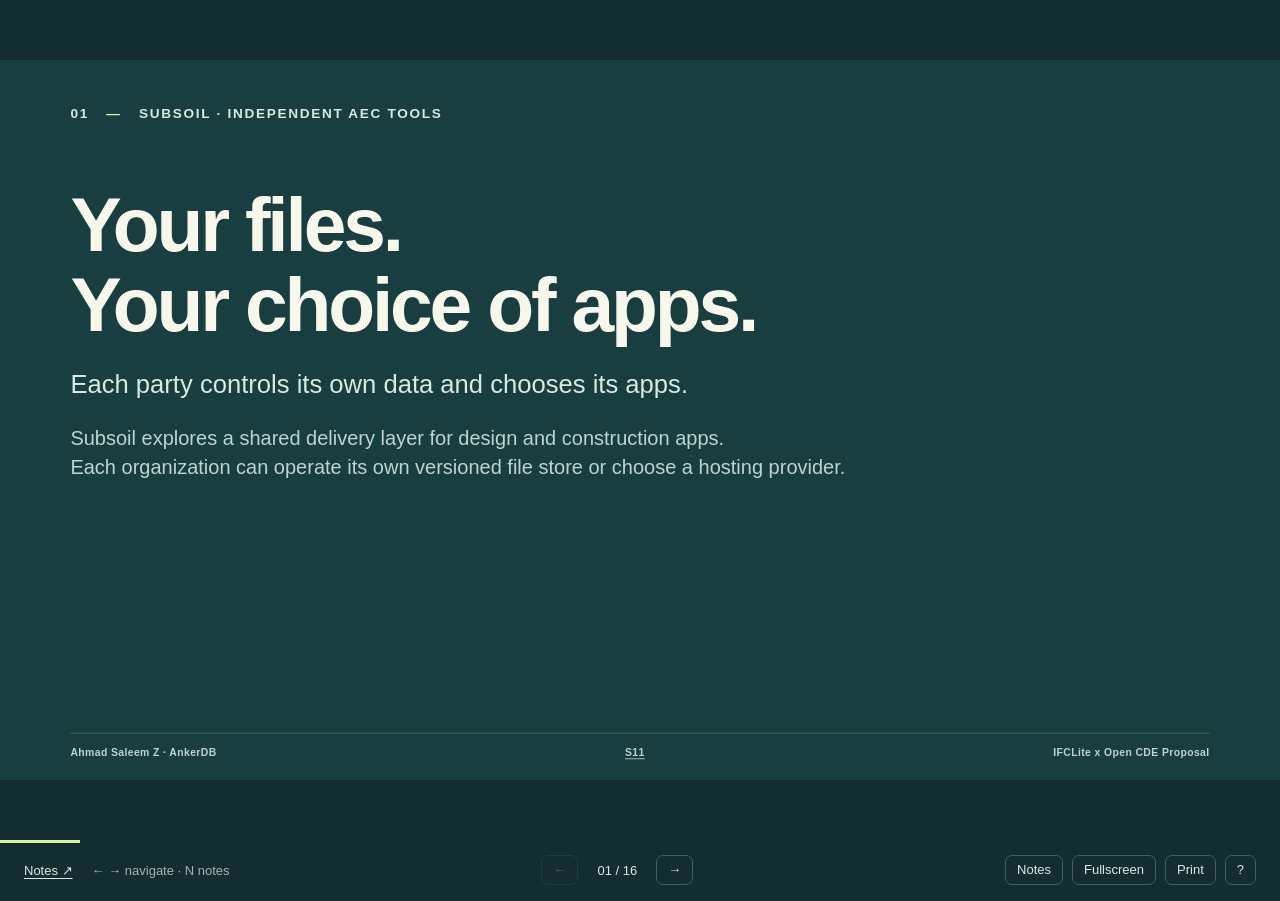
==== commit 4d6028f5: "Illustrate centralized exchange and distributed collaboration in pitch" ====
--- a/presentations/oci-aec-2026-10-28/index.html
+++ b/presentations/oci-aec-2026-10-28/index.html
@@ -1,18 +1,19 @@
-<!doctype html><html lang="en"><head><meta charset="utf-8"><meta name="viewport" content="width=device-width,initial-scale=1"><meta name="color-scheme" content="light"><meta name="description" content="Subsoil: project owners control their files while teams choose compatible design and construction apps. A proposed public demo connects one registry and two applications."><title>Pitch</title><style>
+<!doctype html><html lang="en"><head><meta charset="utf-8"><meta name="viewport" content="width=device-width,initial-scale=1"><meta name="color-scheme" content="light"><meta name="description" content="Subsoil: each organization controls its own data while teams choose compatible design and construction apps. A proposed public demo connects one registry and two applications."><title>Pitch</title><style>
 :root{--paper:#f5f2e9;--ink:#183e40;--teal:#24786e;--mint:#d8e9df;--lime:#d5f49e;--muted:#556b68;--line:#cbd4ca;--card:#fffdf7;--soft:#eaece2;--coral:#cf7258;--coral-soft:#f1ded0;--rust:#914931;--ochre:#8e7137;--sand:#eee4c8;--slate:#657b89;--slate-soft:#dce5e7;--white:#f7f7ec;--dark-card:#224c4d;--dark-line:#48706c;font-family:Arial,Helvetica,sans-serif;color:var(--ink);background:#132d30;font-synthesis:none}
 *{box-sizing:border-box}html,body{margin:0;height:100%;overflow:hidden}button,a{-webkit-tap-highlight-color:transparent}button{font:inherit}button:focus-visible,a:focus-visible{outline:3px solid #e49752;outline-offset:5px}button{cursor:pointer}#viewport{position:relative;height:calc(100dvh - 60px);width:100%;display:flex;align-items:center;justify-content:center;overflow:hidden}#deck{position:relative;width:1600px;height:900px;flex-shrink:0;transform-origin:center center}.slide{position:absolute;inset:0;overflow:hidden;background:var(--paper);padding:58px 88px 73px;display:none}.slide.active{display:block}.slide.dark{background:var(--ink);color:var(--white);--card:var(--dark-card);--line:var(--dark-line);--muted:#c0d4ce}.eyebrow{font-size:17px;letter-spacing:2.1px;text-transform:uppercase;font-weight:700;margin-bottom:24px}.eyebrow span{padding:0 15px;color:var(--teal)}.dark .eyebrow{color:var(--mint)}.dark .eyebrow span{color:var(--lime)}h1{font-size:65px;line-height:1.07;letter-spacing:-2.7px;font-weight:700;margin:0 0 18px;max-width:1430px}.lede{font-size:27px;line-height:1.35;margin:0 0 27px;color:var(--muted);max-width:1390px}.slide-body{position:relative}.diagram{display:block;width:100%;height:auto;overflow:visible;font-family:Arial,Helvetica,sans-serif}.slide-footer{position:absolute;bottom:27px;left:88px;right:88px;display:flex;align-items:center;justify-content:space-between;border-top:1px solid var(--line);padding-top:16px;font-size:13px;font-weight:600;letter-spacing:.5px;color:var(--muted)}.slide-footer b{padding:0 8px;font-weight:400}.citations{display:flex;gap:12px}.citations a{color:inherit;text-underline-offset:3px}.takeaway{font-size:30px;line-height:1.2;margin:10px 0 0;letter-spacing:-.5px;font-weight:700}.caption{font-size:21px;color:var(--muted);margin:12px 0 0;line-height:1.35}.caption.light{color:#bfd4cc}.ribbon{display:flex;align-items:center;justify-content:space-between;background:var(--soft);border-radius:14px;padding:24px 30px;margin-top:6px;font-size:23px}.ribbon b{color:var(--coral);font-size:27px}.mini-label{font-size:14px;font-weight:700;letter-spacing:1.5px;color:var(--muted)}.closing-points{border-top:1px solid var(--dark-line);display:flex;gap:44px;justify-content:space-between;padding-top:25px;margin-top:9px;font-size:23px}.closing-points b{font-size:16px;color:var(--lime);margin-right:13px}.source-grid{display:grid;grid-template-columns:1fr 1fr .95fr;gap:44px;margin-top:35px}.source-column h2{font-size:25px;margin:0 0 17px;letter-spacing:-.4px}.source-link{display:flex;gap:13px;align-items:baseline;color:var(--ink);font-size:21px;line-height:1.28;text-decoration:none;margin:0 0 23px}.source-link:hover{text-decoration:underline}.source-link span{min-width:31px;font-size:14px;color:var(--teal);font-weight:700}.source-context{font-size:20px;line-height:1.45;color:var(--muted)}code{font-size:.9em}kbd{display:inline-block;border:1px solid currentColor;border-radius:4px;padding:1px 6px;font:inherit;font-size:.85em}.source-bottom{margin-top:24px;padding:21px 0;border-top:1px solid var(--line);display:flex;justify-content:space-between;align-items:center;font-size:19px}.source-bottom span{color:var(--muted)}
 #controls{height:60px;display:flex;align-items:center;justify-content:space-between;padding:0 24px;color:#dce7e1;background:#132d30;font-size:13px;gap:20px}#controls .group{display:flex;align-items:center;gap:9px}#controls button{color:inherit;background:transparent;border:1px solid #40605e;border-radius:7px;padding:7px 11px;line-height:1.15;white-space:nowrap}#controls button:hover{background:#284c4b}#controls button:disabled{opacity:.3;cursor:default}#position{font-variant-numeric:tabular-nums;min-width:60px;text-align:center}#deck-label{color:#bdd0c8;letter-spacing:.7px}.keys{color:#9fb8ae;margin-left:10px}.sr-only{position:absolute;width:1px;height:1px;overflow:hidden;clip-path:inset(50%);white-space:nowrap}.progress{position:fixed;bottom:57px;left:0;height:3px;background:var(--lime);z-index:2;width:0;transition:width 150ms linear}#notes-panel{display:none;position:fixed;left:0;right:0;bottom:60px;height:215px;overflow-y:auto;padding:20px 34px;background:#fffdf7;color:var(--ink);border-top:4px solid var(--teal);z-index:5;font-size:16px;line-height:1.5}#notes-panel h2{font-size:18px;margin:0 0 10px}#notes-panel p{margin:0 0 9px;max-width:1300px}#notes-panel a{color:var(--teal)}body.notes-open #notes-panel{display:block}body.notes-open #viewport{height:calc(100dvh - 275px)}body.notes-open .progress{bottom:272px}#notes-sources{font-size:13px;display:flex;gap:15px;flex-wrap:wrap}#help{border:0;border-radius:18px;background:var(--paper);color:var(--ink);max-width:530px;padding:32px;font-size:16px;box-shadow:0 20px 90px #0005}#help::backdrop{background:#102c32aa}#help h2{margin-top:0}#help dl{display:grid;grid-template-columns:180px 1fr;gap:16px}#help dd{margin:0}#help button{background:var(--ink);color:var(--paper);border:0;padding:10px 20px;border-radius:8px}.no-js{color:var(--paper);padding:12px;text-align:center}.svg-defs{position:absolute;width:0;height:0;overflow:hidden}body.no-script{overflow:auto}body.no-script #viewport{height:auto;display:block;overflow:visible}body.no-script #deck{height:auto;width:100%}body.no-script .slide{display:block;position:relative;width:1600px;height:900px;margin:auto}
 @media(max-width:800px){#deck-label,.keys{display:none}#controls{padding:0 10px;gap:8px}#controls .group{gap:6px}#controls button{padding:7px 8px}#notes-panel{padding:14px 18px}}@media(prefers-reduced-motion:reduce){*{transition:none!important}}
 @page{size:1600px 900px;margin:0}@media print{html,body{overflow:visible!important;background:white;width:1600px;height:auto}#viewport,body.notes-open #viewport{display:block!important;width:1600px;height:auto;overflow:visible}#deck{width:1600px!important;height:auto!important;transform:none!important;zoom:1!important}.slide,.slide.active{display:block!important;position:relative;width:1600px;height:900px;break-after:page;page-break-after:always;-webkit-print-color-adjust:exact;print-color-adjust:exact}.slide:last-child{break-after:auto;page-break-after:auto}#controls,#notes-panel,.progress,#live,#help,.no-js{display:none!important}.slide a{color:inherit!important}.speaker-note{display:none!important}}
-.slide.dark{--teal:#a6cfc0}</style></head><body><svg class="svg-defs" aria-hidden="true"><defs><marker id="arrow" viewBox="0 0 10 10" refX="9" refY="5" markerWidth="8" markerHeight="8" orient="auto-start-reverse"><path d="M0 0L10 5L0 10Z" fill="context-stroke"/></marker></defs></svg><noscript><style>.slide{display:block;position:relative;width:1600px;height:900px}html,body{overflow:auto}#viewport{display:block;height:auto;overflow:visible}#deck{height:auto}#controls{display:none}</style><p class="no-js">JavaScript is off. Scroll through the slides or print this file.</p></noscript><main id="viewport" aria-label="Pitch"><div id="deck"><section class="slide dark" id="slide-1" aria-labelledby="title-1" data-title="Your files. Your choice of apps.">
+.slide.dark{--teal:#a6cfc0}.concept-slide{padding:58px 88px 78px}.concept-slide h1{text-align:center;font-size:56px;margin-bottom:18px}.concept-image{display:block;height:calc(100% - 78px);width:100%;object-fit:contain}
+</style></head><body><svg class="svg-defs" aria-hidden="true"><defs><marker id="arrow" viewBox="0 0 10 10" refX="9" refY="5" markerWidth="8" markerHeight="8" orient="auto-start-reverse"><path d="M0 0L10 5L0 10Z" fill="context-stroke"/></marker></defs></svg><noscript><style>.slide{display:block;position:relative;width:1600px;height:900px}html,body{overflow:auto}#viewport{display:block;height:auto;overflow:visible}#deck{height:auto}#controls{display:none}</style><p class="no-js">JavaScript is off. Scroll through the slides or print this file.</p></noscript><main id="viewport" aria-label="Pitch"><div id="deck"><section class="slide dark" id="slide-1" aria-labelledby="title-1" data-title="Your files. Your choice of apps.">
       <div class="eyebrow">01 <span>—</span> Subsoil · independent AEC tools</div>
       <div class="slide-body" style="margin-top:78px">
         <h1 id="title-1" style="font-size:96px;line-height:1.04;letter-spacing:-4px;max-width:1360px">Your files.<br> Your choice of apps.</h1>
-        <p class="lede" style="font-size:32px;margin-top:28px;color:var(--mint)">Project owners control the files. Teams choose the apps.</p>
-        <p class="caption light" style="font-size:25px;line-height:1.5;max-width:1240px;margin-top:26px">Subsoil explores a shared delivery layer for design and construction apps.<br>A registry is a versioned file store under the project owner’s control.</p>
+        <p class="lede" style="font-size:32px;margin-top:28px;color:var(--mint)">Each party controls its own data and chooses its apps.</p>
+        <p class="caption light" style="font-size:25px;line-height:1.5;max-width:1240px;margin-top:26px">Subsoil explores a shared delivery layer for design and construction apps.<br>Each organization can operate its own versioned file store or choose a hosting provider.</p>
       </div>
       <footer class="slide-footer"><span>Ahmad Saleem Z · AnkerDB</span><span class="citations"><a href="https://github.com/zahmadsaleem/subsoil/blob/1c1c2fe469b0c930cfc4f7e78d76121fc4e55dec/README.md" target="_blank" rel="noopener">S11</a></span><span>IFCLite x Open CDE Proposal</span></footer>
-      <aside class="speaker-note" hidden><p>Subsoil explores a common delivery foundation for independent design and construction applications. Project owners keep control of their files and versions, while teams choose compatible tools for the tasks they need to do.</p><p>A registry is a versioned file store that an organization can operate itself or have hosted. OCI supplies the common packaging and transfer interface underneath it. Applications interpret the files they support and publish new versions or results; the store does not perform the model work.</p><p>The opening promise is a goal for the ecosystem. Subsoil has a working transfer prototype, while the public workflow across two applications is the proposed next demonstration. Ordinary IFC files are enough to start; further formats can follow when applications need them.</p></aside>
+      <aside class="speaker-note" hidden><p>Subsoil explores a common delivery foundation for independent design and construction applications. Each participating organization controls its own data and versions, while teams choose compatible tools for the tasks they need to do.</p><p>A registry is a versioned file store that an organization can operate itself or have hosted. OCI supplies the common packaging and transfer interface underneath it. Applications interpret the files they support and publish new versions or results; the store does not perform the model work.</p><p>The opening promise is a goal for the ecosystem. Subsoil has a working transfer prototype, while the public workflow across two applications is the proposed next demonstration. Ordinary IFC files are enough to start; further formats can follow when applications need them.</p></aside>
     </section>
 <section class="slide " id="slide-2" aria-labelledby="title-2" data-title="Why IFClite feels approachable.">
       <div class="eyebrow">02 <span>—</span> A useful starting point</div>
@@ -28,19 +29,29 @@
       <p class="lede">Apps often need a separate connector for each place a model is stored.</p>
       <div class="slide-body"><svg class="diagram" viewBox="0 0 1424 475" role="img" aria-label="Illustrative example: a model viewer used by a design team and a cost tool used by a cost team each need a separate connector to Cloud CDE A, Cloud CDE B and a local server. Two apps and three destinations mean six connections to support. Each connector handles different APIs, access rules and delivery conventions."><text x="14" y="24" font-size="17" fill="var(--muted)" font-weight="750" text-anchor="start">APPS PEOPLE USE</text><text x="402" y="24" font-size="17" fill="var(--muted)" font-weight="750" text-anchor="start">PLACES MODELS LIVE</text><rect x="402" y="48" width="316" height="83" rx="14" fill="var(--mint)"/><g transform="translate(427 62)" fill="none" stroke="var(--teal)" stroke-width="2.5"><path d="M0 10V41C0 55 47 55 47 41V10"/><ellipse cx="23.5" cy="10" rx="23.5" ry="10"/></g><text x="494" y="99" font-size="28" fill="var(--ink)" font-weight="700" text-anchor="start">Cloud CDE A</text><rect x="748" y="48" width="316" height="83" rx="14" fill="var(--mint)"/><g transform="translate(773 62)" fill="none" stroke="var(--teal)" stroke-width="2.5"><path d="M0 10V41C0 55 47 55 47 41V10"/><ellipse cx="23.5" cy="10" rx="23.5" ry="10"/></g><text x="840" y="99" font-size="28" fill="var(--ink)" font-weight="700" text-anchor="start">Cloud CDE B</text><rect x="1094" y="48" width="316" height="83" rx="14" fill="var(--mint)"/><g transform="translate(1119 62)" fill="none" stroke="var(--teal)" stroke-width="2.5"><path d="M0 10V41C0 55 47 55 47 41V10"/><ellipse cx="23.5" cy="10" rx="23.5" ry="10"/></g><text x="1186" y="99" font-size="28" fill="var(--ink)" font-weight="700" text-anchor="start">Local server</text><rect x="14" y="165" width="304" height="112" rx="18" fill="var(--card)" stroke="var(--line)" stroke-width="2"/><g transform="translate(36 196)" fill="none" stroke="var(--teal)" stroke-width="2.5"><rect width="54" height="45" rx="5"/><path d="M0 12H54"/><circle cx="8" cy="6" r="1" fill="var(--teal)"/><path d="M12 33L24 22 34 30 43 21"/></g><text x="110" y="213" font-size="28" fill="var(--ink)" font-weight="700" text-anchor="start">Model viewer</text><text x="110" y="245" font-size="21" fill="var(--muted)" font-weight="500" text-anchor="start">Design team</text><rect x="402" y="165" width="316" height="112" rx="18" fill="var(--coral-soft)" stroke="var(--coral)" stroke-width="2"/><g transform="translate(430 202)" fill="none" stroke="var(--rust)" stroke-width="3" stroke-linecap="round"><path d="M0 11H16M16 3V19M16 7H27V15H16M43 11H59M43 3V19M43 7H32V15H43"/></g><text x="510" y="230" font-size="29" fill="var(--rust)" font-weight="700" text-anchor="start">Connector 1</text><rect x="748" y="165" width="316" height="112" rx="18" fill="var(--coral-soft)" stroke="var(--coral)" stroke-width="2"/><g transform="translate(776 202)" fill="none" stroke="var(--rust)" stroke-width="3" stroke-linecap="round"><path d="M0 11H16M16 3V19M16 7H27V15H16M43 11H59M43 3V19M43 7H32V15H43"/></g><text x="856" y="230" font-size="29" fill="var(--rust)" font-weight="700" text-anchor="start">Connector 2</text><rect x="1094" y="165" width="316" height="112" rx="18" fill="var(--coral-soft)" stroke="var(--coral)" stroke-width="2"/><g transform="translate(1122 202)" fill="none" stroke="var(--rust)" stroke-width="3" stroke-linecap="round"><path d="M0 11H16M16 3V19M16 7H27V15H16M43 11H59M43 3V19M43 7H32V15H43"/></g><text x="1202" y="230" font-size="29" fill="var(--rust)" font-weight="700" text-anchor="start">Connector 3</text><rect x="14" y="309" width="304" height="112" rx="18" fill="var(--card)" stroke="var(--line)" stroke-width="2"/><g transform="translate(36 340)" fill="none" stroke="var(--teal)" stroke-width="2.5"><rect width="54" height="45" rx="5"/><path d="M0 12H54"/><circle cx="8" cy="6" r="1" fill="var(--teal)"/><path d="M12 33L24 22 34 30 43 21"/></g><text x="110" y="357" font-size="28" fill="var(--ink)" font-weight="700" text-anchor="start">Cost tool</text><text x="110" y="389" font-size="21" fill="var(--muted)" font-weight="500" text-anchor="start">Cost team</text><rect x="402" y="309" width="316" height="112" rx="18" fill="var(--coral-soft)" stroke="var(--coral)" stroke-width="2"/><g transform="translate(430 346)" fill="none" stroke="var(--rust)" stroke-width="3" stroke-linecap="round"><path d="M0 11H16M16 3V19M16 7H27V15H16M43 11H59M43 3V19M43 7H32V15H43"/></g><text x="510" y="374" font-size="29" fill="var(--rust)" font-weight="700" text-anchor="start">Connector 4</text><rect x="748" y="309" width="316" height="112" rx="18" fill="var(--coral-soft)" stroke="var(--coral)" stroke-width="2"/><g transform="translate(776 346)" fill="none" stroke="var(--rust)" stroke-width="3" stroke-linecap="round"><path d="M0 11H16M16 3V19M16 7H27V15H16M43 11H59M43 3V19M43 7H32V15H43"/></g><text x="856" y="374" font-size="29" fill="var(--rust)" font-weight="700" text-anchor="start">Connector 5</text><rect x="1094" y="309" width="316" height="112" rx="18" fill="var(--coral-soft)" stroke="var(--coral)" stroke-width="2"/><g transform="translate(1122 346)" fill="none" stroke="var(--rust)" stroke-width="3" stroke-linecap="round"><path d="M0 11H16M16 3V19M16 7H27V15H16M43 11H59M43 3V19M43 7H32V15H43"/></g><text x="1202" y="374" font-size="29" fill="var(--rust)" font-weight="700" text-anchor="start">Connector 6</text><text x="14" y="467" font-size="24" fill="var(--muted)" font-weight="500" text-anchor="start">Different APIs · access rules · delivery conventions</text><text x="1410" y="467" font-size="24" fill="var(--rust)" font-weight="700" text-anchor="end">2 apps × 3 destinations = 6 connectors</text></svg><p class="takeaway">Add an app or a destination. Repeat the connection work.</p></div>
       <footer class="slide-footer"><span>Ahmad Saleem Z · AnkerDB</span><span class="citations"><a href="https://ankerdb.com/about" target="_blank" rel="noopener">S5</a></span><span>IFCLite x Open CDE Proposal</span></footer>
-      <aside class="speaker-note" hidden><p>Imagine a design team using a model viewer and a cost team using a specialist cost tool. Their models are stored in two cloud CDEs and on a local server. In this example, the viewer needs three delivery connectors. Adding the cost tool brings three more. Each coral box is one connection a tool builder or integration team has to support.</p><p>A connector may need to handle a different API, sign-in and permission rules, file packaging and release conventions. Adding another app repeats this work across the destinations it needs; adding another destination creates work for the apps that need it. Existing standards and reusable libraries can help, so the amount of custom work varies.</p><p>This is a conceptual example using generic apps and storage services. It does not depict an existing IFClite–AnkerDB integration. The proposal on the next slide is to share the delivery interface and the AEC package agreement, while each organization still controls access and each app supports the model data it understands.</p></aside>
-    </section>
-<section class="slide dark" id="slide-4" aria-labelledby="title-4" data-title="Integrate once to a common agreement.">
-      <div class="eyebrow">04 <span>—</span> The proposal</div>
-      <h1 id="title-4">Integrate once to a common agreement.</h1>
+      <aside class="speaker-note" hidden><p>Imagine a design team using a model viewer and a cost team using a specialist cost tool. Their models are stored in two cloud CDEs and on a local server. In this example, the viewer needs three delivery connectors. Adding the cost tool brings three more. Each coral box is one connection a tool builder or integration team has to support.</p><p>A connector may need to handle a different API, sign-in and permission rules, file packaging and release conventions. Adding another app repeats this work across the destinations it needs; adding another destination creates work for the apps that need it. Existing standards and reusable libraries can help, so the amount of custom work varies.</p><p>This is a conceptual example using generic apps and storage services. It does not depict an existing IFClite–AnkerDB integration. The proposal introduced in the following slides is to share the delivery interface and the AEC package agreement, while each organization still controls access and each app supports the model data it understands.</p></aside>
+    </section>
+<section class="slide concept-slide" id="slide-4" aria-labelledby="title-4" data-title="Centralized exchange">
+<h1 id="title-4">Centralized exchange</h1>
+<img class="concept-image" src="assets/centralized-exchange.png" alt="Three parties retain separate data stores and exchange through a central project repository." width="836" height="941">
+<footer class="slide-footer"><span>Ahmad Saleem Z · AnkerDB</span><span>04 · Concept illustration</span><span>IFCLite x Open CDE Proposal</span></footer>
+<aside class="speaker-note" hidden><p>Each party keeps its own project data and specialist tools, but exchange is routed through a central project repository. The separate connections represent the work needed to deliver information into that shared place. Centralized describes the exchange arrangement, not ownership of every underlying dataset.</p><p>This is a conceptual illustration rather than a depiction of every current CDE. The next slide changes how the parties connect while retaining their own data.</p></aside></section>
+<section class="slide concept-slide" id="slide-5" aria-labelledby="title-5" data-title="Distributed collaboration">
+<h1 id="title-5">Distributed collaboration</h1>
+<img class="concept-image" src="assets/distributed-collaboration.png" alt="Three parties choose compatible apps over their own data stores, connected to one another and the building through a distributed foundation." width="836" height="941">
+<footer class="slide-footer"><span>Ahmad Saleem Z · AnkerDB</span><span>05 · Concept illustration</span><span>IFCLite x Open CDE Proposal</span></footer>
+<aside class="speaker-note" hidden><p>Each party retains its own data and artifacts beneath its workspace and can choose among compatible applications. The connected subsoil represents a distributed delivery foundation between independently controlled stores. The building participates through that same foundation, rather than through a new central channel.</p><p>The collections include models, drawings, structured data and other artifacts. The connections do not imply automatic synchronization, live merging or universal application support. Access, agreed profiles and explicit delivery workflows remain necessary. The next slide explains the common agreement that makes compatible connections possible.</p></aside></section>
+<section class="slide dark" id="slide-6" aria-labelledby="title-6" data-title="Integrate once to a common agreement.">
+      <div class="eyebrow">06 <span>—</span> The proposal</div>
+      <h1 id="title-6">Integrate once to a common agreement.</h1>
       <p class="lede">Keep each app’s expertise. Share the way model releases are packaged and delivered.</p>
       <div class="slide-body"><svg class="diagram" viewBox="0 0 1424 475" role="img" aria-label="Independent applications implement a proposed AEC profile for shared meaning. OCI means Open Container Initiative: existing standards to package and distribute files via registries."><rect x="15" y="18" width="325" height="132" rx="20" fill="var(--card)" stroke="var(--line)" stroke-width="2" /><g transform="translate(59 73)" fill="none" stroke="var(--teal)" stroke-width="3" stroke-linejoin="round" stroke-linecap="round"><path d="M0 -17 18 -7 18 13 0 23 -18 13 -18 -7Z M-18 -7 0 3 18 -7 M0 3V23"/></g><text x="99" y="70" font-size="25" fill="currentColor" font-weight="700" text-anchor="start" >IFClite</text><text x="99" y="103" font-size="18" fill="var(--muted)" font-weight="500" text-anchor="start" >an independent tool</text><rect x="371" y="18" width="325" height="132" rx="20" fill="var(--card)" stroke="var(--line)" stroke-width="2" /><g transform="translate(415 73)" fill="none" stroke="var(--teal)" stroke-width="3" stroke-linejoin="round" stroke-linecap="round"><path d="M0 -23 23 -13V4Q23 21 0 30Q-23 21 -23 4V-13Z M-12 2 -3 11 14 -9"/></g><text x="455" y="70" font-size="25" fill="currentColor" font-weight="700" text-anchor="start" >AnkerDB</text><text x="455" y="103" font-size="18" fill="var(--muted)" font-weight="500" text-anchor="start" >an independent tool</text><rect x="727" y="18" width="325" height="132" rx="20" fill="var(--card)" stroke="var(--line)" stroke-width="2" /><g transform="translate(771 73)" fill="none" stroke="var(--teal)" stroke-width="3" stroke-linejoin="round" stroke-linecap="round"><path d="M-17 18V-9 M-4 18V-20 M9 18V1 M22 18V-14 M-23 22H28"/></g><text x="811" y="70" font-size="25" fill="currentColor" font-weight="700" text-anchor="start" >Focused app</text><text x="811" y="103" font-size="18" fill="var(--muted)" font-weight="500" text-anchor="start" >a specialist workflow</text><text x="1210" y="90" font-size="72" fill="var(--muted)" font-weight="500" text-anchor="middle" >…</text><path d="M177 150V181 M533 150V181 M889 150V181 M177 181H1247 M1247 150V181" fill="none" stroke="var(--lime)" stroke-width="4" stroke-linecap="round" stroke-linejoin="round"  /><path d="M712 181 L712 213" fill="none" stroke="var(--lime)" stroke-width="4" stroke-linecap="round" marker-end="url(#arrow)" /><rect x="15" y="230" width="1390" height="105" rx="16" fill="var(--lime)" stroke="none" stroke-width="2" /><text x="47" y="272" font-size="19" fill="var(--ink)" font-weight="750" text-anchor="start" >AEC PACKAGE / PROFILE</text><text x="47" y="310" font-size="28" fill="var(--ink)" font-weight="600" text-anchor="start" >What is inside, and how tools interpret it</text><text x="1367" y="293" font-size="28" fill="var(--ink)" font-weight="700" text-anchor="end" >Shared meaning</text><rect x="15" y="351" width="1390" height="105" rx="16" fill="var(--dark-card)" stroke="var(--dark-line)" stroke-width="2" /><text x="47" y="391" font-size="19" fill="var(--lime)" font-weight="750" text-anchor="start" >OCI · OPEN CONTAINER INITIATIVE</text><text x="47" y="430" font-size="26" fill="var(--white)" font-weight="600" text-anchor="start" >Existing standards to package and distribute files via registries</text><text x="1367" y="413" font-size="28" fill="var(--white)" font-weight="700" text-anchor="end" >Shared distribution</text></svg><p class="caption light">Proposed ecosystem participation · tools support the profiles they understand.</p></div>
       <footer class="slide-footer"><span>Ahmad Saleem Z · AnkerDB</span><span class="citations"><a href="https://github.com/opencontainers/image-spec/blob/v1.1.1/manifest.md#guidelines-for-artifact-usage" target="_blank" rel="noopener">S6</a> <a href="https://github.com/opencontainers/distribution-spec/blob/v1.1.1/spec.md" target="_blank" rel="noopener">S7</a></span><span>IFCLite x Open CDE Proposal</span></footer>
       <aside class="speaker-note" hidden><p>Two layers do different jobs. OCI, the Open Container Initiative, supplies a standard artifact manifest and distribution interface. An AEC package/profile would specify the domain contract: payload types, schema/version, identifiers and the interpretation expected of a consumer.</p><p>“Integrate once” means implement that common agreement rather than a new delivery connector for every partner. Tools still need to support the relevant payload/profile. The depicted connections are a proposal; this is not an existing IFClite feature or established AEC-wide standard. No container runtime is required to read a non-executable model artifact.</p></aside>
     </section>
-<section class="slide " id="slide-5" aria-labelledby="title-5" data-title="Each company owns its reservoir.">
-      <div class="eyebrow">05 <span>—</span> A shared picture</div>
-      <h1 id="title-5">Each company owns its reservoir.</h1>
+<section class="slide " id="slide-7" aria-labelledby="title-7" data-title="Each company owns its reservoir.">
+      <div class="eyebrow">07 <span>—</span> A shared picture</div>
+      <h1 id="title-7">Each company owns its reservoir.</h1>
       <p class="lede">Different tanks of data. Compatible connections. Control stays with the owner.</p>
       <div class="slide-body"><svg class="diagram" viewBox="0 0 1424 455" role="img" aria-label="A company registry holds IFC, IDS, bSDD dictionary references, drawings and an Other tank for future data types. A validation tool pulls IDS to check IFC against the requirements. OCI distributes the files; the tool interprets them."><rect x="12" y="8" width="1015" height="420" rx="28" fill="var(--soft)" stroke="var(--line)" stroke-width="2" /><text x="49" y="51" font-size="19" fill="var(--muted)" font-weight="750" text-anchor="start" >COMPANY A</text><text x="49" y="91" font-size="31" fill="var(--ink)" font-weight="700" text-anchor="start" >Its own data reservoir</text><g transform="translate(48 131)">
     <path d="M0 35 C0 -11 160 -11 160 35 L160 187 C160 233 0 233 0 187 Z" fill="var(--mint)" stroke="var(--teal)" stroke-width="3"/>
@@ -86,9 +97,9 @@
       <footer class="slide-footer"><span>Ahmad Saleem Z · AnkerDB</span><span class="citations"><a href="https://github.com/opencontainers/distribution-spec/blob/v1.1.1/spec.md" target="_blank" rel="noopener">S7</a> <a href="https://oras.land/docs/how_to_guides/pushing_and_pulling/" target="_blank" rel="noopener">S8</a> <a href="https://oras.land/docs/commands/oras_login/" target="_blank" rel="noopener">S10</a> <a href="https://github.com/buildingSMART/IDS" target="_blank" rel="noopener">S12</a> <a href="https://github.com/buildingSMART/bSDD" target="_blank" rel="noopener">S13</a></span><span>IFCLite x Open CDE Proposal</span></footer>
       <aside class="speaker-note" hidden><p>The reservoir/site is the organization’s OCI-compatible registry; a tank is a logical dataset or family of releases. The IFC tank holds model releases. The IDS tank holds Information Delivery Specification requirements. Trace the labeled Pull IDS connection: a validation tool retrieves an agreed IDS release and checks IFC against those requirements. The tool, not OCI, interprets IDS and performs the checks.</p><p>The bSDD tank represents references to selected buildingSMART Data Dictionary definitions, or permitted versioned snapshots packaged for a project. It does not imply hosting the entire live external bSDD service. The labels are conceptual package roles; shared profiles and appropriate access must be agreed. An owner can choose a hosted or local registry. Live editing, merging, access configuration and retention need their own workflows.</p><p>The Other tank makes the set extensible: additional artifact types and specialist results can be added under agreed profiles. It does not imply every application automatically understands those future payloads.</p></aside>
     </section>
-<section class="slide " id="slide-6" aria-labelledby="title-6" data-title="Many focused apps. One shared release.">
-      <div class="eyebrow">06 <span>—</span> Freedom to choose tools</div>
-      <h1 id="title-6">Many focused apps. One shared release.</h1>
+<section class="slide " id="slide-8" aria-labelledby="title-8" data-title="Many focused apps. One shared release.">
+      <div class="eyebrow">08 <span>—</span> Freedom to choose tools</div>
+      <h1 id="title-8">Many focused apps. One shared release.</h1>
       <p class="lede">Specialized interfaces to the same agreed model delivery.</p>
       <div class="slide-body"><svg class="diagram" viewBox="0 0 1424 495" role="img" aria-label="Modeling, estimating, 4D planning and validation tools use supported model releases, IDS requirements, bSDD dictionary references and other future data types from one company registry."><rect x="14" y="14" width="320" height="132" rx="20" fill="var(--card)" stroke="var(--line)" stroke-width="2" /><g transform="translate(58 69)" fill="none" stroke="var(--teal)" stroke-width="3" stroke-linejoin="round" stroke-linecap="round"><path d="M0 -17 18 -7 18 13 0 23 -18 13 -18 -7Z M-18 -7 0 3 18 -7 M0 3V23"/></g><text x="98" y="66" font-size="25" fill="currentColor" font-weight="700" text-anchor="start" >Modeling</text><text x="98" y="99" font-size="18" fill="var(--muted)" font-weight="500" text-anchor="start" >author &amp; issue</text><path d="M174 147 L174 214" fill="none" stroke="var(--teal)" stroke-width="3" stroke-linecap="round"  /><rect x="373" y="14" width="320" height="132" rx="20" fill="var(--card)" stroke="var(--line)" stroke-width="2" /><g transform="translate(417 69)" fill="none" stroke="var(--teal)" stroke-width="3" stroke-linejoin="round" stroke-linecap="round"><path d="M-17 18V-9 M-4 18V-20 M9 18V1 M22 18V-14 M-23 22H28"/></g><text x="457" y="66" font-size="25" fill="currentColor" font-weight="700" text-anchor="start" >Estimating</text><text x="457" y="99" font-size="18" fill="var(--muted)" font-weight="500" text-anchor="start" >quantities &amp; cost</text><path d="M533 147 L533 214" fill="none" stroke="var(--teal)" stroke-width="3" stroke-linecap="round"  /><rect x="732" y="14" width="320" height="132" rx="20" fill="var(--card)" stroke="var(--line)" stroke-width="2" /><g transform="translate(776 69)" fill="none" stroke="var(--teal)" stroke-width="3" stroke-linejoin="round" stroke-linecap="round"><rect x="-22" y="-19" width="44" height="42" rx="5"/><path d="M-22 -5H22 M-11 -25V-13 M11 -25V-13 M-11 6H-3 M7 6H14 M-11 15H-3"/></g><text x="816" y="66" font-size="25" fill="currentColor" font-weight="700" text-anchor="start" >4D planning</text><text x="816" y="99" font-size="18" fill="var(--muted)" font-weight="500" text-anchor="start" >sequence &amp; time</text><path d="M892 147 L892 214" fill="none" stroke="var(--teal)" stroke-width="3" stroke-linecap="round"  /><rect x="1091" y="14" width="320" height="132" rx="20" fill="var(--card)" stroke="var(--line)" stroke-width="2" /><g transform="translate(1135 69)" fill="none" stroke="var(--teal)" stroke-width="3" stroke-linejoin="round" stroke-linecap="round"><path d="M0 -23 23 -13V4Q23 21 0 30Q-23 21 -23 4V-13Z M-12 2 -3 11 14 -9"/></g><text x="1175" y="66" font-size="25" fill="currentColor" font-weight="700" text-anchor="start" >Validation</text><text x="1175" y="99" font-size="18" fill="var(--muted)" font-weight="500" text-anchor="start" >requirements &amp; checks</text><path d="M1251 147 L1251 214" fill="none" stroke="var(--teal)" stroke-width="3" stroke-linecap="round"  /><path d="M174 214 L1251 214" fill="none" stroke="var(--teal)" stroke-width="4" stroke-linecap="round"  /><path d="M712 214 L712 260" fill="none" stroke="var(--teal)" stroke-width="4" stroke-linecap="round" marker-end="url(#arrow)" /><rect x="14" y="276" width="1396" height="200" rx="28" fill="var(--soft)" stroke="var(--line)" stroke-width="2" /><g transform="translate(47 296)">
     <path d="M0 35 C0 -11 155 -11 155 35 L155 116 C155 162 0 162 0 116 Z" fill="var(--mint)" stroke="var(--teal)" stroke-width="3"/>
@@ -126,9 +137,9 @@
       <footer class="slide-footer"><span>Ahmad Saleem Z · AnkerDB</span><span class="citations"><a href="https://github.com/buildingSMART/IDS" target="_blank" rel="noopener">S12</a> <a href="https://github.com/buildingSMART/bSDD" target="_blank" rel="noopener">S13</a></span><span>IFCLite x Open CDE Proposal</span></footer>
       <aside class="speaker-note" hidden><p>This is the opportunity, not a current integration inventory. A modeling tool, an estimator, a planning tool and a validator can each present the information their users need while referring to the same model release. They can also use versioned IDS requirements and selected bSDD dictionary references or permitted snapshots. The latter represents dictionary context, not a replica of the live bSDD service. IFClite and AnkerDB could participate subject to supporting the agreed profiles.</p><p>Shared means access to an identified release with permission. Tools understand only the payloads they support. An AEC profile must define how related model, requirement and dictionary references are associated; OCI does not infer those meanings or perform IDS validation. Editing, coordination and merging remain application workflows, with accepted changes published as new releases.</p><p>The Other tank makes the set extensible: additional artifact types and specialist results can be added under agreed profiles. It does not imply every application automatically understands those future payloads.</p></aside>
     </section>
-<section class="slide " id="slide-7" aria-labelledby="title-7" data-title="Compatible connections. Independent owners.">
-      <div class="eyebrow">07 <span>—</span> Across organizations</div>
-      <h1 id="title-7">Compatible connections. Independent owners.</h1>
+<section class="slide " id="slide-9" aria-labelledby="title-9" data-title="Compatible connections. Independent owners.">
+      <div class="eyebrow">09 <span>—</span> Across organizations</div>
+      <h1 id="title-9">Compatible connections. Independent owners.</h1>
       <p class="lede">Exchange a chosen release without requiring the same application or hosting provider.</p>
       <div class="slide-body"><svg class="diagram" viewBox="0 0 1424 470" role="img" aria-label="Both registries hold IFC, IDS, bSDD dictionary references and an Other tank for future data. An authorized explicit copy transfers IFC release R7 from Company A to Company B for digest verification. Other tanks are independent and are not automatically synchronized."><rect x="13" y="34" width="500" height="340" rx="26" fill="var(--soft)" stroke="var(--line)" stroke-width="2" /><text x="44" y="77" font-size="18" fill="var(--muted)" font-weight="750" text-anchor="start" >COMPANY A</text><text x="44" y="112" font-size="28" fill="var(--ink)" font-weight="700" text-anchor="start" >Design organization</text><g transform="translate(50 152)">
     <path d="M0 35 C0 -11 115 -11 115 35 L115 129 C115 175 0 175 0 129 Z" fill="var(--mint)" stroke="var(--teal)" stroke-width="3"/>
@@ -198,54 +209,54 @@
       <footer class="slide-footer"><span>Ahmad Saleem Z · AnkerDB</span><span class="citations"><a href="https://github.com/opencontainers/distribution-spec/blob/v1.1.1/spec.md" target="_blank" rel="noopener">S7</a> <a href="https://oras.land/docs/how_to_guides/pushing_and_pulling/" target="_blank" rel="noopener">S8</a> <a href="https://oras.land/docs/commands/oras_cp/" target="_blank" rel="noopener">S9</a> <a href="https://oras.land/docs/commands/oras_login/" target="_blank" rel="noopener">S10</a> <a href="https://github.com/buildingSMART/IDS" target="_blank" rel="noopener">S12</a> <a href="https://github.com/buildingSMART/bSDD" target="_blank" rel="noopener">S13</a></span><span>IFCLite x Open CDE Proposal</span></footer>
       <aside class="speaker-note" hidden><p>Walk left to right. A tool publishes an artifact to Company A’s registry. An authorized client, such as ORAS, explicitly copies the chosen IFC release to Company B’s registry. A receiving tool pulls it and verifies the manifest and payload digests. Both sites can also hold IDS requirements and selected bSDD dictionary references or permitted snapshots. Their presence does not imply automatic synchronization or a local copy of the live bSDD service.</p><p>Access to source and destination must be configured. The registries are independently operated and can be hosted or local. The destination may use its own repository name or tag while preserving the manifest bytes and digest. Related requirement or dictionary artifacts need explicit agreed references and delivery arrangements; OCI does not interpret their semantics. Retention and any ongoing synchronization are separate workflows.</p><p>The Other tank makes the set extensible: additional artifact types and specialist results can be added under agreed profiles. It does not imply every application automatically understands those future payloads.</p></aside>
     </section>
-<section class="slide " id="slide-8" aria-labelledby="title-8" data-title="Start with the IFC file we already have.">
-      <div class="eyebrow">08 <span>—</span> A low threshold to begin</div>
-      <h1 id="title-8">Start with the IFC file we already have.</h1>
+<section class="slide " id="slide-10" aria-labelledby="title-10" data-title="Start with the IFC file we already have.">
+      <div class="eyebrow">10 <span>—</span> A low threshold to begin</div>
+      <h1 id="title-10">Start with the IFC file we already have.</h1>
       <p class="lede">The common transport does not require a new model encoding.</p>
       <div class="slide-body"><svg class="diagram" viewBox="0 0 1424 435" role="img" aria-label="The initial proposed package can contain an ordinary IFC file with an agreed profile. More structured profiles could follow later without changing the distribution interface."><rect x="15" y="12" width="605" height="394" rx="26" fill="var(--mint)" stroke="var(--teal)" stroke-width="2" /><rect x="45" y="42" width="149" height="38" rx="19" fill="var(--teal)" stroke="none" stroke-width="2" /><text x="119.5" y="67" font-size="17" fill="white" font-weight="650" text-anchor="middle" >START HERE</text><text x="46" y="145" font-size="40" fill="var(--ink)" font-weight="750" text-anchor="start" >One plain IFC file</text><rect x="47" y="181" width="540" height="93" rx="13" fill="var(--paper)" stroke="var(--teal)" stroke-width="2" /><text x="78" y="239" font-size="37" fill="var(--teal)" font-weight="650" text-anchor="start" >model.ifc</text><text x="47" y="321" font-size="22" fill="var(--teal)" font-weight="500" text-anchor="start" >A named profile · schema/version · release identity</text><text x="47" y="358" font-size="26" fill="var(--ink)" font-weight="600" text-anchor="start" >Packaged as an OCI artifact</text><path d="M653 206 L745 206" fill="none" stroke="var(--teal)" stroke-width="4" stroke-linecap="round" marker-end="url(#arrow)" /><rect x="785" y="12" width="624" height="394" rx="26" fill="var(--soft)" stroke="var(--line)" stroke-width="2" /><rect x="815" y="42" width="196" height="38" rx="19" fill="var(--line)" stroke="none" stroke-width="2" /><text x="913.0" y="67" font-size="17" fill="var(--ink)" font-weight="650" text-anchor="middle" >EXPLORE LATER</text><text x="816" y="145" font-size="36" fill="var(--ink)" font-weight="700" text-anchor="start" >Richer structured profiles</text><rect x="816" y="189" width="150" height="38" rx="19" fill="var(--mint)" stroke="none" stroke-width="2" /><text x="891.0" y="214" font-size="21" fill="var(--teal)" font-weight="650" text-anchor="middle" >IFC data</text><rect x="984" y="189" width="153" height="38" rx="19" fill="var(--sand)" stroke="none" stroke-width="2" /><text x="1060.5" y="214" font-size="21" fill="var(--ochre)" font-weight="650" text-anchor="middle" >Geometry</text><rect x="1154" y="189" width="211" height="38" rx="19" fill="var(--slate-soft)" stroke="none" stroke-width="2" /><text x="1259.5" y="214" font-size="21" fill="var(--slate)" font-weight="650" text-anchor="middle" >Release index</text><text x="816" y="304" font-size="22" fill="var(--muted)" font-weight="500" text-anchor="start" >JSON · Parquet · GLB · other agreed encodings</text><text x="816" y="357" font-size="25" fill="var(--ink)" font-weight="600" text-anchor="start" >The distribution interface stays familiar.</text></svg><p class="takeaway">Agree on the smallest useful package first.</p></div>
       <footer class="slide-footer"><span>Ahmad Saleem Z · AnkerDB</span><span class="citations"><a href="https://github.com/opencontainers/image-spec/blob/v1.1.1/manifest.md#guidelines-for-artifact-usage" target="_blank" rel="noopener">S6</a> <a href="https://oras.land/docs/how_to_guides/pushing_and_pulling/" target="_blank" rel="noopener">S8</a> <a href="https://github.com/zahmadsaleem/subsoil/blob/1c1c2fe469b0c930cfc4f7e78d76121fc4e55dec/README.md" target="_blank" rel="noopener">S11</a></span><span>IFCLite x Open CDE Proposal</span></footer>
       <aside class="speaker-note" hidden><p>The ecosystem proposal can start with a normal IFC file in an OCI artifact. Agree a small contract for identifying the payload, its schema/profile version and the release. A consumer that understands that profile can use its existing IFC workflow after pulling it. No converter into the local experimental profile is a prerequisite.</p><p>Richer profiles might later expose data and geometry separately. The repository explores one such path with JSON, Parquet and GLB. That is an optional experiment, not a settled industry contract. The stable idea is common distribution with explicit payload semantics.</p></aside>
     </section>
-<section class="slide " id="slide-9" aria-labelledby="title-9" data-title="A Subsoil release, carried as an OCI artifact."><div class="eyebrow">09 <span>—</span> The envelope and the model</div><h1 id="title-9" style="font-size:62px">A Subsoil release, carried as an OCI artifact.</h1><p class="lede">One typed manifest references model data, geometry and supporting documents.</p><div class="slide-body"><svg class="diagram" viewBox="0 0 1424 480" role="img" aria-label="A proposed IFCX release is carried as an OCI artifact. The illustrative JSON manifest has a config descriptor and five layer descriptors, each with media type, digest and size: Parquet, JSON-LD, GLB, PDF and a custom type. The AEC profile specifies roles, shared identifiers, encoding mappings and composition. OCI transfer blobs are distinct from IFCX semantic composition layers. Hashes, sizes and example namespace are illustrative."><rect x="14" y="10" width="792" height="460" rx="20" fill="var(--ink)" stroke="var(--ink)" stroke-width="2"/><text x="39" y="38" font-size="16" fill="var(--lime)" font-weight="700" >ILLUSTRATIVE OCI MANIFEST · PROPOSED PROFILE</text><text x="39" y="66.0" font-size="18" fill="var(--white)" font-weight="500" font-family="Menlo,Consolas,monospace" xml:space="preserve">{</text><text x="39" y="84.25" font-size="18" fill="var(--white)" font-weight="500" font-family="Menlo,Consolas,monospace" xml:space="preserve">  &quot;schemaVersion&quot;: 2,</text><text x="39" y="102.5" font-size="18" fill="var(--white)" font-weight="500" font-family="Menlo,Consolas,monospace" xml:space="preserve">  &quot;mediaType&quot;: &quot;application/vnd.oci.image.manifest.v1+json&quot;,</text><text x="39" y="120.75" font-size="18" fill="var(--white)" font-weight="500" font-family="Menlo,Consolas,monospace" xml:space="preserve">  &quot;artifactType&quot;: &quot;application/vnd.example.subsoil.v1&quot;,</text><text x="39" y="139.0" font-size="18" fill="var(--white)" font-weight="500" font-family="Menlo,Consolas,monospace" xml:space="preserve">  &quot;config&quot;: {</text><text x="39" y="157.25" font-size="18" fill="var(--white)" font-weight="500" font-family="Menlo,Consolas,monospace" xml:space="preserve">    &quot;mediaType&quot;: &quot;application/vnd.example.subsoil.config.v1+json&quot;,</text><text x="39" y="175.5" font-size="18" fill="var(--white)" font-weight="500" font-family="Menlo,Consolas,monospace" xml:space="preserve">    &quot;digest&quot;: &quot;sha256:000…&quot;, &quot;size&quot;: 512</text><text x="39" y="193.75" font-size="18" fill="var(--white)" font-weight="500" font-family="Menlo,Consolas,monospace" xml:space="preserve">  },</text><text x="39" y="212.0" font-size="18" fill="var(--lime)" font-weight="500" font-family="Menlo,Consolas,monospace" xml:space="preserve">  &quot;layers&quot;: [</text><text x="39" y="230.25" font-size="18" fill="var(--white)" font-weight="500" font-family="Menlo,Consolas,monospace" xml:space="preserve">    { &quot;mediaType&quot;: &quot;application/vnd.apache.parquet&quot;,</text><text x="39" y="248.5" font-size="18" fill="var(--white)" font-weight="500" font-family="Menlo,Consolas,monospace" xml:space="preserve">      &quot;digest&quot;: &quot;sha256:111…&quot;, &quot;size&quot;: 8200 },</text><text x="39" y="266.75" font-size="18" fill="var(--white)" font-weight="500" font-family="Menlo,Consolas,monospace" xml:space="preserve">    { &quot;mediaType&quot;: &quot;application/ld+json&quot;,</text><text x="39" y="285.0" font-size="18" fill="var(--white)" font-weight="500" font-family="Menlo,Consolas,monospace" xml:space="preserve">      &quot;digest&quot;: &quot;sha256:222…&quot;, &quot;size&quot;: 1800 },</text><text x="39" y="303.25" font-size="18" fill="var(--white)" font-weight="500" font-family="Menlo,Consolas,monospace" xml:space="preserve">    { &quot;mediaType&quot;: &quot;model/gltf-binary&quot;,</text><text x="39" y="321.5" font-size="18" fill="var(--white)" font-weight="500" font-family="Menlo,Consolas,monospace" xml:space="preserve">      &quot;digest&quot;: &quot;sha256:333…&quot;, &quot;size&quot;: 49000 },</text><text x="39" y="339.75" font-size="18" fill="var(--white)" font-weight="500" font-family="Menlo,Consolas,monospace" xml:space="preserve">    { &quot;mediaType&quot;: &quot;application/pdf&quot;,</text><text x="39" y="358.0" font-size="18" fill="var(--white)" font-weight="500" font-family="Menlo,Consolas,monospace" xml:space="preserve">      &quot;digest&quot;: &quot;sha256:444…&quot;, &quot;size&quot;: 24000 },</text><text x="39" y="376.25" font-size="18" fill="var(--white)" font-weight="500" font-family="Menlo,Consolas,monospace" xml:space="preserve">    { &quot;mediaType&quot;: &quot;application/vnd.example.custom&quot;,</text><text x="39" y="394.5" font-size="18" fill="var(--white)" font-weight="500" font-family="Menlo,Consolas,monospace" xml:space="preserve">      &quot;digest&quot;: &quot;sha256:555…&quot;, &quot;size&quot;: 4096 }</text><text x="39" y="412.75" font-size="18" fill="var(--white)" font-weight="500" font-family="Menlo,Consolas,monospace" xml:space="preserve">  ]</text><text x="39" y="431.0" font-size="18" fill="var(--white)" font-weight="500" font-family="Menlo,Consolas,monospace" xml:space="preserve">}</text><text x="39" y="453" font-size="14" fill="var(--mint)" font-weight="500" >Hashes shortened; sizes and example media types are illustrative.</text><path d="M810 250H842" stroke="var(--teal)" stroke-width="4" fill="none" marker-end="url(#arrow)"/><rect x="850" y="10" width="560" height="106" rx="18" fill="var(--lime)" stroke="none" stroke-width="2"/><text x="876" y="48" font-size="27" fill="var(--ink)" font-weight="700" >Subsoil / AEC profile</text><text x="876" y="80" font-size="21" fill="var(--ink)" font-weight="500" >Defines IDs, roles, encoding + composition.</text><text x="876" y="104" font-size="18" fill="var(--muted)" font-weight="500" >Tools declare which payloads they support.</text><rect x="850" y="134" width="560" height="59" rx="13" fill="var(--mint)" stroke="none" stroke-width="2"/><rect x="866" y="147" width="10" height="33" rx="5" fill="var(--teal)" stroke="none" stroke-width="2"/><text x="892" y="160" font-size="23" fill="var(--teal)" font-weight="700" >Parquet</text><text x="892" y="183" font-size="17" fill="var(--ink)" font-weight="500" >Model tables · profile-defined encoding</text><rect x="850" y="203" width="560" height="59" rx="13" fill="var(--sand)" stroke="none" stroke-width="2"/><rect x="866" y="216" width="10" height="33" rx="5" fill="var(--ochre)" stroke="none" stroke-width="2"/><text x="892" y="229" font-size="23" fill="var(--ochre)" font-weight="700" >JSON-LD</text><text x="892" y="252" font-size="17" fill="var(--ink)" font-weight="500" >Linked semantics · agreed mapping</text><rect x="850" y="272" width="560" height="59" rx="13" fill="var(--slate-soft)" stroke="none" stroke-width="2"/><rect x="866" y="285" width="10" height="33" rx="5" fill="var(--slate)" stroke="none" stroke-width="2"/><text x="892" y="298" font-size="23" fill="var(--slate)" font-weight="700" >GLB</text><text x="892" y="321" font-size="17" fill="var(--ink)" font-weight="500" >Geometry · declared payload role</text><rect x="850" y="341" width="560" height="59" rx="13" fill="var(--coral-soft)" stroke="none" stroke-width="2"/><rect x="866" y="354" width="10" height="33" rx="5" fill="var(--rust)" stroke="none" stroke-width="2"/><text x="892" y="367" font-size="23" fill="var(--rust)" font-weight="700" >PDF</text><text x="892" y="390" font-size="17" fill="var(--ink)" font-weight="500" >Supporting document · optional attachment</text><rect x="850" y="410" width="560" height="59" rx="13" fill="var(--soft)" stroke="none" stroke-width="2"/><rect x="866" y="423" width="10" height="33" rx="5" fill="var(--teal)" stroke="none" stroke-width="2"/><text x="892" y="436" font-size="23" fill="var(--teal)" font-weight="700" >Custom</text><text x="892" y="459" font-size="17" fill="var(--ink)" font-weight="500" >Custom bytes · declared type and capability</text></svg><p class="takeaway" style="font-size:28px">OCI layers carry bytes. The Subsoil / AEC profile defines their meaning.</p></div><footer class="slide-footer"><span>Ahmad Saleem Z · AnkerDB</span><span class="citations"><a href="https://github.com/opencontainers/image-spec/blob/v1.1.1/manifest.md#guidelines-for-artifact-usage" target="_blank" rel="noopener">S6</a> <a href="https://github.com/opencontainers/image-spec/blob/v1.1.1/descriptor.md" target="_blank" rel="noopener">S20</a> <a href="https://github.com/buildingSMART/IFC5-development/issues/155" target="_blank" rel="noopener">S21</a> <a href="https://www.iana.org/assignments/media-types/application/vnd.apache.parquet" target="_blank" rel="noopener">S22</a> <a href="https://www.iana.org/assignments/media-types/model/gltf-binary" target="_blank" rel="noopener">S23</a></span><span>IFCLite x Open CDE Proposal</span></footer><aside class="speaker-note" hidden><p>Read the illustration as an outer delivery envelope and an inner domain contract. An OCI manifest is a JSON document containing artifactType, a config descriptor and layer descriptors. Each descriptor names the media type, digest and byte size of a referenced blob. The registry can store and copy those bytes without interpreting the model. No container runtime is needed to read this model artifact.</p><p>The proposed Subsoil/AEC profile in the config declares shared model/entity identifiers, payload roles, schemas, encoding mappings, units, required capabilities and composition rules. Parquet and JSON-LD are examples of agreed representations, GLB can carry geometry, PDF can be a supporting document, and a custom media type can declare a specialist payload. An arbitrary attachment does not become model data simply by being packaged here. Each encoding requires defined mappings and conformance; this slide does not claim these are standardized IFC encodings.</p><p>OCI layers are typed transfer blobs. IFCX semantic layers carry model opinions and composition behavior. There is no required one-to-one mapping between them, and generic OCI blob order does not determine IFCX precedence. If an artifact includes several semantic layers, the AEC profile must explicitly declare how they compose. Independent consumers may fetch the blobs they need when the profile permits, and must report unsupported required content.</p><p>The on-slide JSON is illustrative: hashes are shortened, sizes are invented and application/vnd.example.* types describe a proposed contract. The full example files use fictitious complete-length digest values for readability and have no corresponding payload bundle. They are documentation examples, not executable artifacts or conformance fixtures.</p><p><a href="oci-subsoil-manifest.example.json">Open illustrative OCI manifest JSON</a> · <a href="subsoil-profile-config.example.json">Open illustrative profile-config JSON</a></p></aside></section>
-<section class="slide " id="slide-10" aria-labelledby="title-10" data-title="One interface. Many ways to run it.">
-      <div class="eyebrow">10 <span>—</span> Deployment choices</div>
-      <h1 id="title-10">One interface. Many ways to run it.</h1>
+<section class="slide " id="slide-11" aria-labelledby="title-11" data-title="A Subsoil release, carried as an OCI artifact."><div class="eyebrow">11 <span>—</span> The envelope and the model</div><h1 id="title-11" style="font-size:62px">A Subsoil release, carried as an OCI artifact.</h1><p class="lede">One typed manifest references model data, geometry and supporting documents.</p><div class="slide-body"><svg class="diagram" viewBox="0 0 1424 480" role="img" aria-label="A proposed IFCX release is carried as an OCI artifact. The illustrative JSON manifest has a config descriptor and five layer descriptors, each with media type, digest and size: Parquet, JSON-LD, GLB, PDF and a custom type. The AEC profile specifies roles, shared identifiers, encoding mappings and composition. OCI transfer blobs are distinct from IFCX semantic composition layers. Hashes, sizes and example namespace are illustrative."><rect x="14" y="10" width="792" height="460" rx="20" fill="var(--ink)" stroke="var(--ink)" stroke-width="2"/><text x="39" y="38" font-size="16" fill="var(--lime)" font-weight="700" >ILLUSTRATIVE OCI MANIFEST · PROPOSED PROFILE</text><text x="39" y="66.0" font-size="18" fill="var(--white)" font-weight="500" font-family="Menlo,Consolas,monospace" xml:space="preserve">{</text><text x="39" y="84.25" font-size="18" fill="var(--white)" font-weight="500" font-family="Menlo,Consolas,monospace" xml:space="preserve">  &quot;schemaVersion&quot;: 2,</text><text x="39" y="102.5" font-size="18" fill="var(--white)" font-weight="500" font-family="Menlo,Consolas,monospace" xml:space="preserve">  &quot;mediaType&quot;: &quot;application/vnd.oci.image.manifest.v1+json&quot;,</text><text x="39" y="120.75" font-size="18" fill="var(--white)" font-weight="500" font-family="Menlo,Consolas,monospace" xml:space="preserve">  &quot;artifactType&quot;: &quot;application/vnd.example.subsoil.v1&quot;,</text><text x="39" y="139.0" font-size="18" fill="var(--white)" font-weight="500" font-family="Menlo,Consolas,monospace" xml:space="preserve">  &quot;config&quot;: {</text><text x="39" y="157.25" font-size="18" fill="var(--white)" font-weight="500" font-family="Menlo,Consolas,monospace" xml:space="preserve">    &quot;mediaType&quot;: &quot;application/vnd.example.subsoil.config.v1+json&quot;,</text><text x="39" y="175.5" font-size="18" fill="var(--white)" font-weight="500" font-family="Menlo,Consolas,monospace" xml:space="preserve">    &quot;digest&quot;: &quot;sha256:000…&quot;, &quot;size&quot;: 512</text><text x="39" y="193.75" font-size="18" fill="var(--white)" font-weight="500" font-family="Menlo,Consolas,monospace" xml:space="preserve">  },</text><text x="39" y="212.0" font-size="18" fill="var(--lime)" font-weight="500" font-family="Menlo,Consolas,monospace" xml:space="preserve">  &quot;layers&quot;: [</text><text x="39" y="230.25" font-size="18" fill="var(--white)" font-weight="500" font-family="Menlo,Consolas,monospace" xml:space="preserve">    { &quot;mediaType&quot;: &quot;application/vnd.apache.parquet&quot;,</text><text x="39" y="248.5" font-size="18" fill="var(--white)" font-weight="500" font-family="Menlo,Consolas,monospace" xml:space="preserve">      &quot;digest&quot;: &quot;sha256:111…&quot;, &quot;size&quot;: 8200 },</text><text x="39" y="266.75" font-size="18" fill="var(--white)" font-weight="500" font-family="Menlo,Consolas,monospace" xml:space="preserve">    { &quot;mediaType&quot;: &quot;application/ld+json&quot;,</text><text x="39" y="285.0" font-size="18" fill="var(--white)" font-weight="500" font-family="Menlo,Consolas,monospace" xml:space="preserve">      &quot;digest&quot;: &quot;sha256:222…&quot;, &quot;size&quot;: 1800 },</text><text x="39" y="303.25" font-size="18" fill="var(--white)" font-weight="500" font-family="Menlo,Consolas,monospace" xml:space="preserve">    { &quot;mediaType&quot;: &quot;model/gltf-binary&quot;,</text><text x="39" y="321.5" font-size="18" fill="var(--white)" font-weight="500" font-family="Menlo,Consolas,monospace" xml:space="preserve">      &quot;digest&quot;: &quot;sha256:333…&quot;, &quot;size&quot;: 49000 },</text><text x="39" y="339.75" font-size="18" fill="var(--white)" font-weight="500" font-family="Menlo,Consolas,monospace" xml:space="preserve">    { &quot;mediaType&quot;: &quot;application/pdf&quot;,</text><text x="39" y="358.0" font-size="18" fill="var(--white)" font-weight="500" font-family="Menlo,Consolas,monospace" xml:space="preserve">      &quot;digest&quot;: &quot;sha256:444…&quot;, &quot;size&quot;: 24000 },</text><text x="39" y="376.25" font-size="18" fill="var(--white)" font-weight="500" font-family="Menlo,Consolas,monospace" xml:space="preserve">    { &quot;mediaType&quot;: &quot;application/vnd.example.custom&quot;,</text><text x="39" y="394.5" font-size="18" fill="var(--white)" font-weight="500" font-family="Menlo,Consolas,monospace" xml:space="preserve">      &quot;digest&quot;: &quot;sha256:555…&quot;, &quot;size&quot;: 4096 }</text><text x="39" y="412.75" font-size="18" fill="var(--white)" font-weight="500" font-family="Menlo,Consolas,monospace" xml:space="preserve">  ]</text><text x="39" y="431.0" font-size="18" fill="var(--white)" font-weight="500" font-family="Menlo,Consolas,monospace" xml:space="preserve">}</text><text x="39" y="453" font-size="14" fill="var(--mint)" font-weight="500" >Hashes shortened; sizes and example media types are illustrative.</text><path d="M810 250H842" stroke="var(--teal)" stroke-width="4" fill="none" marker-end="url(#arrow)"/><rect x="850" y="10" width="560" height="106" rx="18" fill="var(--lime)" stroke="none" stroke-width="2"/><text x="876" y="48" font-size="27" fill="var(--ink)" font-weight="700" >Subsoil / AEC profile</text><text x="876" y="80" font-size="21" fill="var(--ink)" font-weight="500" >Defines IDs, roles, encoding + composition.</text><text x="876" y="104" font-size="18" fill="var(--muted)" font-weight="500" >Tools declare which payloads they support.</text><rect x="850" y="134" width="560" height="59" rx="13" fill="var(--mint)" stroke="none" stroke-width="2"/><rect x="866" y="147" width="10" height="33" rx="5" fill="var(--teal)" stroke="none" stroke-width="2"/><text x="892" y="160" font-size="23" fill="var(--teal)" font-weight="700" >Parquet</text><text x="892" y="183" font-size="17" fill="var(--ink)" font-weight="500" >Model tables · profile-defined encoding</text><rect x="850" y="203" width="560" height="59" rx="13" fill="var(--sand)" stroke="none" stroke-width="2"/><rect x="866" y="216" width="10" height="33" rx="5" fill="var(--ochre)" stroke="none" stroke-width="2"/><text x="892" y="229" font-size="23" fill="var(--ochre)" font-weight="700" >JSON-LD</text><text x="892" y="252" font-size="17" fill="var(--ink)" font-weight="500" >Linked semantics · agreed mapping</text><rect x="850" y="272" width="560" height="59" rx="13" fill="var(--slate-soft)" stroke="none" stroke-width="2"/><rect x="866" y="285" width="10" height="33" rx="5" fill="var(--slate)" stroke="none" stroke-width="2"/><text x="892" y="298" font-size="23" fill="var(--slate)" font-weight="700" >GLB</text><text x="892" y="321" font-size="17" fill="var(--ink)" font-weight="500" >Geometry · declared payload role</text><rect x="850" y="341" width="560" height="59" rx="13" fill="var(--coral-soft)" stroke="none" stroke-width="2"/><rect x="866" y="354" width="10" height="33" rx="5" fill="var(--rust)" stroke="none" stroke-width="2"/><text x="892" y="367" font-size="23" fill="var(--rust)" font-weight="700" >PDF</text><text x="892" y="390" font-size="17" fill="var(--ink)" font-weight="500" >Supporting document · optional attachment</text><rect x="850" y="410" width="560" height="59" rx="13" fill="var(--soft)" stroke="none" stroke-width="2"/><rect x="866" y="423" width="10" height="33" rx="5" fill="var(--teal)" stroke="none" stroke-width="2"/><text x="892" y="436" font-size="23" fill="var(--teal)" font-weight="700" >Custom</text><text x="892" y="459" font-size="17" fill="var(--ink)" font-weight="500" >Custom bytes · declared type and capability</text></svg><p class="takeaway" style="font-size:28px">OCI layers carry bytes. The Subsoil / AEC profile defines their meaning.</p></div><footer class="slide-footer"><span>Ahmad Saleem Z · AnkerDB</span><span class="citations"><a href="https://github.com/opencontainers/image-spec/blob/v1.1.1/manifest.md#guidelines-for-artifact-usage" target="_blank" rel="noopener">S6</a> <a href="https://github.com/opencontainers/image-spec/blob/v1.1.1/descriptor.md" target="_blank" rel="noopener">S20</a> <a href="https://github.com/buildingSMART/IFC5-development/issues/155" target="_blank" rel="noopener">S21</a> <a href="https://www.iana.org/assignments/media-types/application/vnd.apache.parquet" target="_blank" rel="noopener">S22</a> <a href="https://www.iana.org/assignments/media-types/model/gltf-binary" target="_blank" rel="noopener">S23</a></span><span>IFCLite x Open CDE Proposal</span></footer><aside class="speaker-note" hidden><p>Read the illustration as an outer delivery envelope and an inner domain contract. An OCI manifest is a JSON document containing artifactType, a config descriptor and layer descriptors. Each descriptor names the media type, digest and byte size of a referenced blob. The registry can store and copy those bytes without interpreting the model. No container runtime is needed to read this model artifact.</p><p>The proposed Subsoil/AEC profile in the config declares shared model/entity identifiers, payload roles, schemas, encoding mappings, units, required capabilities and composition rules. Parquet and JSON-LD are examples of agreed representations, GLB can carry geometry, PDF can be a supporting document, and a custom media type can declare a specialist payload. An arbitrary attachment does not become model data simply by being packaged here. Each encoding requires defined mappings and conformance; this slide does not claim these are standardized IFC encodings.</p><p>OCI layers are typed transfer blobs. IFCX semantic layers carry model opinions and composition behavior. There is no required one-to-one mapping between them, and generic OCI blob order does not determine IFCX precedence. If an artifact includes several semantic layers, the AEC profile must explicitly declare how they compose. Independent consumers may fetch the blobs they need when the profile permits, and must report unsupported required content.</p><p>The on-slide JSON is illustrative: hashes are shortened, sizes are invented and application/vnd.example.* types describe a proposed contract. The full example files use fictitious complete-length digest values for readability and have no corresponding payload bundle. They are documentation examples, not executable artifacts or conformance fixtures.</p><p><a href="oci-subsoil-manifest.example.json">Open illustrative OCI manifest JSON</a> · <a href="subsoil-profile-config.example.json">Open illustrative profile-config JSON</a></p></aside></section>
+<section class="slide " id="slide-12" aria-labelledby="title-12" data-title="One interface. Many ways to run it.">
+      <div class="eyebrow">12 <span>—</span> Deployment choices</div>
+      <h1 id="title-12">One interface. Many ways to run it.</h1>
       <p class="lede">Run a registry locally, in your cloud, or as part of a vendor service.</p>
       <div class="slide-body"><svg class="diagram" viewBox="0 0 1424 525" role="img" aria-label="Three registry deployment options: a local binary run by you, a cloud registry run by your team, and a vendor-operated registry. A BIM engineer uses a modeling app and IFC to produce a model release; a quality lead uses validation software with IFC and IDS to produce a report; a planner uses a model and schedule to produce a 4D sequence. All use the OCI interface and agreed profiles. These are illustrative pairings."><rect x="14" y="16" width="445" height="170" rx="22" fill="var(--soft)" stroke="var(--line)" stroke-width="2" /><text x="38" y="55" font-size="29" fill="var(--ink)" font-weight="700" text-anchor="start" >Local binary</text><rect x="42" y="81" width="88" height="61" rx="7" fill="var(--ink)" stroke="none" stroke-width="2" /><text x="58" y="121" font-size="30" fill="var(--lime)" font-weight="700" text-anchor="start" >›_</text><path d="M38 150H134" fill="none" stroke="var(--ink)" stroke-width="5" stroke-linecap="round" stroke-linejoin="round"  /><text x="160" y="107" font-size="29" fill="var(--ink)" font-weight="700" text-anchor="start" >OCI registry</text><text x="160" y="145" font-size="21" fill="var(--muted)" font-weight="500" text-anchor="start" >You run it</text><path d="M236.5 188V288" fill="none" stroke="var(--teal)" stroke-width="3" marker-start="url(#arrow)" marker-end="url(#arrow)"/><rect x="14" y="301" width="445" height="211" rx="22" fill="var(--card)" stroke="var(--line)" stroke-width="2" /><circle cx="51" cy="331" r="8" fill="none" stroke="var(--teal)" stroke-width="2.5"/><path d="M36 354Q36 340 51 340Q66 340 66 354" fill="none" stroke="var(--teal)" stroke-width="2.5" stroke-linecap="round" stroke-linejoin="round"  /><text x="80" y="345" font-size="21" fill="var(--muted)" font-weight="600" text-anchor="start" >BIM engineer</text><text x="38" y="390" font-size="31" fill="var(--ink)" font-weight="700" text-anchor="start" >Modeling app</text><text x="38" y="438" font-size="13" fill="var(--muted)" font-weight="750" text-anchor="start" >USES</text><rect x="114" y="411" width="315" height="38" rx="19" fill="var(--mint)" stroke="none" stroke-width="2" /><text x="271.5" y="436" font-size="21" fill="var(--teal)" font-weight="650" text-anchor="middle" >IFC model</text><text x="38" y="487" font-size="13" fill="var(--muted)" font-weight="750" text-anchor="start" >RESULT</text><rect x="114" y="460" width="315" height="38" rx="19" fill="var(--sand)" stroke="none" stroke-width="2" /><text x="271.5" y="485" font-size="21" fill="var(--ochre)" font-weight="650" text-anchor="middle" >New model release</text><rect x="489" y="16" width="445" height="170" rx="22" fill="var(--soft)" stroke="var(--line)" stroke-width="2" /><text x="513" y="55" font-size="29" fill="var(--ink)" font-weight="700" text-anchor="start" >Your cloud</text><path d="M528 143H592C620 143 622 102 594 103C592 69 549 66 541 99C513 94 505 134 528 143Z" fill="none" stroke="var(--teal)" stroke-width="4" stroke-linecap="round" stroke-linejoin="round"  /><text x="635" y="107" font-size="29" fill="var(--ink)" font-weight="700" text-anchor="start" >OCI registry</text><text x="635" y="145" font-size="21" fill="var(--muted)" font-weight="500" text-anchor="start" >Your team runs it</text><path d="M711.5 188V288" fill="none" stroke="var(--teal)" stroke-width="3" marker-start="url(#arrow)" marker-end="url(#arrow)"/><rect x="489" y="301" width="445" height="211" rx="22" fill="var(--card)" stroke="var(--line)" stroke-width="2" /><circle cx="526" cy="331" r="8" fill="none" stroke="var(--teal)" stroke-width="2.5"/><path d="M511 354Q511 340 526 340Q541 340 541 354" fill="none" stroke="var(--teal)" stroke-width="2.5" stroke-linecap="round" stroke-linejoin="round"  /><text x="555" y="345" font-size="21" fill="var(--muted)" font-weight="600" text-anchor="start" >Quality lead</text><text x="513" y="390" font-size="31" fill="var(--ink)" font-weight="700" text-anchor="start" >Validation app</text><text x="513" y="438" font-size="13" fill="var(--muted)" font-weight="750" text-anchor="start" >USES</text><rect x="589" y="411" width="315" height="38" rx="19" fill="var(--mint)" stroke="none" stroke-width="2" /><text x="746.5" y="436" font-size="21" fill="var(--teal)" font-weight="650" text-anchor="middle" >IFC + IDS</text><text x="513" y="487" font-size="13" fill="var(--muted)" font-weight="750" text-anchor="start" >RESULT</text><rect x="589" y="460" width="315" height="38" rx="19" fill="var(--sand)" stroke="none" stroke-width="2" /><text x="746.5" y="485" font-size="21" fill="var(--ochre)" font-weight="650" text-anchor="middle" >Validation report</text><rect x="964" y="16" width="445" height="170" rx="22" fill="var(--soft)" stroke="var(--line)" stroke-width="2" /><text x="988" y="55" font-size="29" fill="var(--ink)" font-weight="700" text-anchor="start" >Vendor-operated</text><rect x="999" y="78" width="73" height="73" rx="5" fill="var(--mint)" stroke="var(--teal)" stroke-width="2" /><rect x="1013" y="94" width="8" height="11" rx="1" fill="var(--teal)" stroke="none" stroke-width="2" /><rect x="1013" y="118" width="8" height="11" rx="1" fill="var(--teal)" stroke="none" stroke-width="2" /><rect x="1037" y="94" width="8" height="11" rx="1" fill="var(--teal)" stroke="none" stroke-width="2" /><rect x="1037" y="118" width="8" height="11" rx="1" fill="var(--teal)" stroke="none" stroke-width="2" /><rect x="1055" y="94" width="8" height="11" rx="1" fill="var(--teal)" stroke="none" stroke-width="2" /><rect x="1055" y="118" width="8" height="11" rx="1" fill="var(--teal)" stroke="none" stroke-width="2" /><text x="1110" y="107" font-size="29" fill="var(--ink)" font-weight="700" text-anchor="start" >OCI registry</text><text x="1110" y="145" font-size="21" fill="var(--muted)" font-weight="500" text-anchor="start" >Vendor runs it</text><path d="M1186.5 188V288" fill="none" stroke="var(--teal)" stroke-width="3" marker-start="url(#arrow)" marker-end="url(#arrow)"/><rect x="964" y="301" width="445" height="211" rx="22" fill="var(--card)" stroke="var(--line)" stroke-width="2" /><circle cx="1001" cy="331" r="8" fill="none" stroke="var(--teal)" stroke-width="2.5"/><path d="M986 354Q986 340 1001 340Q1016 340 1016 354" fill="none" stroke="var(--teal)" stroke-width="2.5" stroke-linecap="round" stroke-linejoin="round"  /><text x="1030" y="345" font-size="21" fill="var(--muted)" font-weight="600" text-anchor="start" >Planner</text><text x="988" y="390" font-size="31" fill="var(--ink)" font-weight="700" text-anchor="start" >4D planning app</text><text x="988" y="438" font-size="13" fill="var(--muted)" font-weight="750" text-anchor="start" >USES</text><rect x="1064" y="411" width="315" height="38" rx="19" fill="var(--mint)" stroke="none" stroke-width="2" /><text x="1221.5" y="436" font-size="21" fill="var(--teal)" font-weight="650" text-anchor="middle" >Model + schedule</text><text x="988" y="487" font-size="13" fill="var(--muted)" font-weight="750" text-anchor="start" >RESULT</text><rect x="1064" y="460" width="315" height="38" rx="19" fill="var(--sand)" stroke="none" stroke-width="2" /><text x="1221.5" y="485" font-size="21" fill="var(--ochre)" font-weight="650" text-anchor="middle" >4D sequence</text><rect x="14" y="214" width="1395" height="46" rx="13" fill="var(--lime)" stroke="none" stroke-width="2" /><text x="712" y="244" font-size="22" fill="var(--ink)" font-weight="700" text-anchor="middle" >SAME OCI INTERFACE + AGREED AEC PROFILES</text></svg><p class="caption">Illustrative pairings · tools can use any compatible registry with access and a supported profile.</p></div>
       <footer class="slide-footer"><span>Ahmad Saleem Z · AnkerDB</span><span class="citations"><a href="https://github.com/opencontainers/image-spec/blob/v1.1.1/manifest.md#guidelines-for-artifact-usage" target="_blank" rel="noopener">S6</a> <a href="https://distribution.github.io/distribution/about/deploying/" target="_blank" rel="noopener">S14</a> <a href="https://github.com/project-zot/zot/releases/tag/v2.1.22" target="_blank" rel="noopener">S16</a> <a href="https://learn.microsoft.com/en-us/azure/container-registry/container-registry-manage-artifact" target="_blank" rel="noopener">S17</a></span><span>IFCLite x Open CDE Proposal</span></footer>
       <aside class="speaker-note" hidden><p>This makes the infrastructure concrete. A registry implementation can be run as a local executable: for example, zot distributes standalone binaries. An organization can run a registry in its own cloud infrastructure, or use a managed registry service. A software vendor could also operate an OCI-compatible registry for its customers. These are deployment choices, not distinct AEC distribution protocols.</p><p>The lower cards show different people operating different software, using different artifact types and producing different results. The examples are proposed AEC workflows, not claims of existing integrations. The tools perform the modeling, validation or planning; the registry stores and distributes their artifacts. Results may be published as new artifacts under an agreed profile. The pairings are illustrative: a compatible tool may use any of the deployments when it has access and supports the package profile. There is no automatic synchronization among the three options.</p></aside>
     </section>
-<section class="slide " id="slide-11" aria-labelledby="title-11" data-title="Addressing Changes">
-      <div class="eyebrow">11 <span>—</span> Versions and change reports</div>
-      <h1 id="title-11">Addressing Changes</h1>
+<section class="slide " id="slide-13" aria-labelledby="title-13" data-title="Addressing Changes">
+      <div class="eyebrow">13 <span>—</span> Versions and change reports</div>
+      <h1 id="title-13">Addressing Changes</h1>
       <p class="lede">Keep each version. Let tools explain what changed.</p>
       <div class="slide-body"><svg class="diagram" viewBox="0 0 1424 480" role="img" aria-label="Addressing changes: keep the published versions, compare them in a tool, and publish a change report linked to the versions compared. Applications handle model meaning, review and acceptance; whole-file delivery is useful before change reports are added."><rect x="14" y="44" width="448" height="277" rx="22" fill="var(--card)" stroke="var(--line)" stroke-width="2"/><text x="44" y="88" font-size="20" fill="var(--teal)" font-weight="750" text-anchor="start">01</text><text x="44" y="143" font-size="30" fill="var(--teal)" font-weight="700" text-anchor="start">Keep the versions</text><text x="44" y="199" font-size="24" fill="var(--ink)" font-weight="500" text-anchor="start">Original files stay available.</text><text x="44" y="235" font-size="24" fill="var(--ink)" font-weight="500" text-anchor="start">Each published version has</text><text x="44" y="271" font-size="24" fill="var(--ink)" font-weight="500" text-anchor="start">an exact reference.</text><rect x="488" y="44" width="448" height="277" rx="22" fill="var(--card)" stroke="var(--line)" stroke-width="2"/><text x="518" y="88" font-size="20" fill="var(--teal)" font-weight="750" text-anchor="start">02</text><text x="518" y="143" font-size="30" fill="var(--teal)" font-weight="700" text-anchor="start">Compare in a tool</text><text x="518" y="199" font-size="24" fill="var(--ink)" font-weight="500" text-anchor="start">A comparison app reads</text><text x="518" y="235" font-size="24" fill="var(--ink)" font-weight="500" text-anchor="start">the versions and identifies</text><text x="518" y="271" font-size="24" fill="var(--ink)" font-weight="500" text-anchor="start">the changes it understands.</text><rect x="962" y="44" width="448" height="277" rx="22" fill="var(--card)" stroke="var(--line)" stroke-width="2"/><text x="992" y="88" font-size="20" fill="var(--teal)" font-weight="750" text-anchor="start">03</text><text x="992" y="143" font-size="30" fill="var(--teal)" font-weight="700" text-anchor="start">Publish the result</text><text x="992" y="199" font-size="24" fill="var(--ink)" font-weight="500" text-anchor="start">Link a change report to</text><text x="992" y="235" font-size="24" fill="var(--ink)" font-weight="500" text-anchor="start">the versions it compared.</text><text x="992" y="271" font-size="24" fill="var(--ink)" font-weight="500" text-anchor="start">State its scope and limits.</text><rect x="14" y="356" width="1396" height="86" rx="16" fill="var(--mint)" stroke="none"/><text x="712" y="408" font-size="29" fill="var(--teal)" font-weight="700" text-anchor="middle">Applications handle model meaning, review and acceptance.</text></svg><p class="takeaway" style="font-size:28px">Start with whole-file versions; add change reports when needed.</p></div>
       <footer class="slide-footer"><span>Ahmad Saleem Z · AnkerDB</span><span class="citations"><a href="https://github.com/opencontainers/distribution-spec/blob/v1.1.1/spec.md" target="_blank" rel="noopener">S7</a> <a href="https://github.com/LTplus-AG/ifc-lite/issues/8203#issuecomment-6446094066" target="_blank" rel="noopener">S18</a> <a href="https://github.com/opencontainers/image-spec/blob/v1.1.1/descriptor.md" target="_blank" rel="noopener">S20</a></span><span>IFCLite x Open CDE Proposal</span></footer>
       <aside class="speaker-note" hidden><p>Keep the original files and identify each published version precisely. An OCI manifest digest pins the exact release package; a layer digest identifies the bytes of a particular file. Byte identity establishes what arrived, while an application decides whether two model versions have the same meaning.</p><p>A comparison tool reads the relevant versions and explains the changes it can identify. IFC re-exports can alter identifiers and headers, so semantic matching and identity policy belong to the comparison tool. Reports should state their coverage and limits. An ambiguous match or unsupported comparison must not silently become a claim that nothing changed.</p><p>Publish a change report with references to the exact input versions. Agree machine-readable fields, types and profile versions when another application needs to consume that report. ifc-git can be one producer through an adapter that preserves its native delta and identity mapping; no single comparison engine or change profile is required to transfer ordinary IFC files.</p><p>Applications and project teams handle review, suitability, acceptance and any approval workflow. Those decisions can reference the versions and reports involved. Start with whole-file versions, then add structured changes when they serve a real workflow.</p></aside>
     </section>
-<section class="slide dark" id="slide-12" aria-labelledby="title-12" data-title="The delivery path has a prototype.">
-      <div class="eyebrow">12 <span>—</span> A small proof point</div>
-      <h1 id="title-12">The delivery path has a prototype.</h1>
+<section class="slide dark" id="slide-14" aria-labelledby="title-14" data-title="The delivery path has a prototype.">
+      <div class="eyebrow">14 <span>—</span> A small proof point</div>
+      <h1 id="title-14">The delivery path has a prototype.</h1>
       <p class="lede">The transfer works. A public workflow across applications is the next goal.</p>
       <div class="slide-body"><svg class="diagram" viewBox="0 0 1424 475" role="img" aria-label="The local prototype publishes, copies and downloads a release across two registries while preserving the exact version and file bytes. It includes the original IFC by default. The proposed public demo will add a useful workflow across applications."><rect x="14" y="9" width="292" height="38" rx="19" fill="var(--dark-card)" stroke="none" stroke-width="2" /><text x="160" y="34" font-size="17" fill="var(--lime)" font-weight="650" text-anchor="middle" >WORKING TRANSFER DEMO</text><rect x="14" y="80" width="382" height="191" rx="22" fill="var(--dark-card)" stroke="var(--dark-line)" stroke-width="2" /><text x="45" y="123" font-size="18" fill="var(--mint)" font-weight="750" text-anchor="start" >LOCAL REGISTRY A</text><text x="45" y="188" font-size="47" fill="var(--white)" font-weight="700" text-anchor="start" >Push</text><rect x="521" y="80" width="382" height="191" rx="22" fill="var(--dark-card)" stroke="var(--dark-line)" stroke-width="2" /><text x="552" y="123" font-size="18" fill="var(--mint)" font-weight="750" text-anchor="start" >LOCAL REGISTRY B</text><text x="552" y="188" font-size="47" fill="var(--white)" font-weight="700" text-anchor="start" >Copy</text><rect x="1028" y="80" width="382" height="191" rx="22" fill="var(--dark-card)" stroke="var(--dark-line)" stroke-width="2" /><text x="1059" y="123" font-size="18" fill="var(--mint)" font-weight="750" text-anchor="start" >RECEIVED RELEASE</text><text x="1059" y="188" font-size="40" fill="var(--white)" font-weight="700" text-anchor="start" >Pull + integrity</text><path d="M414 173 L493 173" fill="none" stroke="var(--lime)" stroke-width="4" stroke-linecap="round" marker-end="url(#arrow)" /><path d="M921 173 L1000 173" fill="none" stroke="var(--lime)" stroke-width="4" stroke-linecap="round" marker-end="url(#arrow)" /><rect x="14" y="301" width="1396" height="76" rx="16" fill="var(--lime)" stroke="none" stroke-width="2" /><text x="712" y="348" font-size="32" fill="var(--ink)" font-weight="700" text-anchor="middle" >Exact version retained across both registries</text><text x="16" y="416" font-size="27" fill="var(--white)" font-weight="700" text-anchor="start" >Original IFC included by default</text><text x="16" y="451" font-size="23" fill="var(--mint)" font-weight="500" text-anchor="start" >Supporting files include data tables, geometry and a release index.</text></svg><p class="caption light" style="color:var(--lime);font-size:23px">File integrity and profile validation are separate checks.</p><p class="caption light">Experimental · IFC Lite integration under review · public app workflow proposed</p></div>
       <footer class="slide-footer"><span>Ahmad Saleem Z · AnkerDB</span><span class="citations"><a href="https://github.com/zahmadsaleem/subsoil/blob/1c1c2fe469b0c930cfc4f7e78d76121fc4e55dec/README.md" target="_blank" rel="noopener">S11</a> <a href="https://github.com/LTplus-AG/ifc-lite/pull/8310" target="_blank" rel="noopener">S24</a></span><span>IFCLite x Open CDE Proposal</span></footer>
       <aside class="speaker-note" hidden><p>Subsoil’s local two-registry demo publishes a release, copies it to an independently operated registry, and downloads the same manifest and file bytes. Its tests also cover an IFC-only release published by the independent ORAS client with an unfamiliar artifact type.</p><p>Conversion includes the original IFC by default. The derived tables and geometry are additional representations, rather than a replacement for the delivered source. Publishing retains the subsoil format and marks eligible source-bearing releases with the provisional IFC release annotations.</p><p>Generic pull checks every downloaded layer’s digest and size and integrity-checks the config without imposing an artifact-type or profile allowlist. The verify command explicitly checks the supported subsoil structure; conversion and native publishing also use that validator.</p><p>The browser registry source for IFC Lite is under review. The next goal is a public demonstration with a registry owner and another maintained application doing useful work on the same version. Production operation, app interoperability and the shared profile still need to be exercised together; the prototype is experimental and is not a buildingSMART standard.</p></aside>
     </section>
-<section class="slide " id="slide-13" aria-labelledby="title-13" data-title="One owner. Two apps. A useful result.">
-      <div class="eyebrow">13 <span>—</span> The proposed public demo</div>
-      <h1 id="title-13" style="font-size:62px">One owner. Two apps. A useful result.</h1>
+<section class="slide " id="slide-15" aria-labelledby="title-15" data-title="One owner. Two apps. A useful result.">
+      <div class="eyebrow">15 <span>—</span> The proposed public demo</div>
+      <h1 id="title-15" style="font-size:62px">One owner. Two apps. A useful result.</h1>
       <p class="lede">Publish a model, use it in another app, and return a useful result.</p>
       <div class="slide-body"><svg class="diagram" viewBox="0 0 1424 480" role="img" aria-label="Proposed public demo: IFC Lite publishes a model version to a registry controlled by the project owner. Another application opens that version, does a useful task and publishes the result back, linked to its input version."><rect x="14" y="90" width="352" height="200" rx="20" fill="var(--card)" stroke="var(--line)" stroke-width="2"/><text x="44" y="132" font-size="18" fill="var(--muted)" font-weight="750" text-anchor="start">APP 1</text><text x="44" y="186" font-size="36" fill="var(--ink)" font-weight="700" text-anchor="start">IFC Lite</text><text x="44" y="228" font-size="24" fill="var(--ink)" font-weight="500" text-anchor="start">Edit the model</text><text x="44" y="260" font-size="21" fill="var(--muted)" font-weight="500" text-anchor="start">Publish a new version</text><rect x="514" y="44" width="396" height="310" rx="20" fill="var(--soft)" stroke="var(--line)" stroke-width="2"/><text x="544" y="85" font-size="18" fill="var(--muted)" font-weight="750" text-anchor="start">PROJECT OWNER</text><rect x="550" y="114" width="324" height="126" rx="16" fill="var(--mint)" stroke="var(--teal)" stroke-width="2"/><text x="712" y="165" font-size="29" fill="var(--teal)" font-weight="700" text-anchor="middle">Subsoil registry</text><text x="712" y="205" font-size="22" fill="var(--teal)" font-weight="500" text-anchor="middle">Files · versions · results</text><text x="712" y="292" font-size="24" fill="var(--ink)" font-weight="650" text-anchor="middle">Under the owner’s control</text><text x="712" y="327" font-size="21" fill="var(--muted)" font-weight="500" text-anchor="middle">Hosted or self-hosted</text><rect x="1058" y="90" width="352" height="200" rx="20" fill="var(--card)" stroke="var(--line)" stroke-width="2"/><text x="1088" y="132" font-size="18" fill="var(--muted)" font-weight="750" text-anchor="start">APP 2</text><text x="1088" y="186" font-size="36" fill="var(--ink)" font-weight="700" text-anchor="start">Another app</text><text x="1088" y="228" font-size="24" fill="var(--ink)" font-weight="500" text-anchor="start">Do one useful task</text><text x="1088" y="260" font-size="21" fill="var(--muted)" font-weight="500" text-anchor="start">In-house or independent</text><path d="M374 182H500" fill="none" stroke="var(--teal)" stroke-width="4" stroke-linecap="round" stroke-linejoin="round" marker-end="url(#arrow)"/><text x="440" y="148" font-size="18" fill="var(--teal)" font-weight="650" text-anchor="middle">Publish version</text><path d="M918 182H1044" fill="none" stroke="var(--teal)" stroke-width="4" stroke-linecap="round" stroke-linejoin="round" marker-end="url(#arrow)"/><text x="982" y="148" font-size="18" fill="var(--teal)" font-weight="650" text-anchor="middle">Open version</text><path d="M1234 300V391H712V365" fill="none" stroke="var(--teal)" stroke-width="4" stroke-linecap="round" stroke-linejoin="round" marker-end="url(#arrow)"/><text x="990" y="426" font-size="23" fill="var(--teal)" font-weight="650" text-anchor="middle">Publish the result back</text><text x="14" y="470" font-size="23" fill="var(--muted)" font-weight="500" text-anchor="start">A check, a drawing or a quantities report are possible starting tasks.</text></svg><p class="takeaway" style="font-size:28px">Keep each result linked to the model version it came from.</p></div>
       <footer class="slide-footer"><span>Ahmad Saleem Z · AnkerDB</span><span class="citations"><a href="https://github.com/zahmadsaleem/subsoil/blob/1c1c2fe469b0c930cfc4f7e78d76121fc4e55dec/README.md" target="_blank" rel="noopener">S11</a> <a href="https://github.com/LTplus-AG/ifc-lite/pull/8310" target="_blank" rel="noopener">S24</a></span><span>IFCLite x Open CDE Proposal</span></footer>
       <aside class="speaker-note" hidden><p>Choose one small real project, one owner-operated registry and two applications whose maintainers will support the integration. The proposed public demo starts by publishing a model version from IFC Lite. A second application opens that exact version, performs a useful task, and publishes its result back with a reference to the input version.</p><p>The second application could be an in-house tool or an independently maintained product. A model check, drawing set or quantities report are examples to discuss with the registry owner and app maintainers. No particular application or output format is required by this proposal.</p><p>Begin with a public sample project and invited publishing accounts. The demo should make ownership, version selection and useful results visible to a project team. A broader signup flow can follow if it serves the workflow. The IFC Lite registry integration is under review; this is the next demonstration to build together, not a claim that the full app-to-app workflow is already deployed.</p><p>An ordinary source IFC is enough for the first handoff. Structured changes, additional encodings and copying between organizations can extend the workflow later. Each application must understand its chosen files; generic downloading checks byte integrity without requiring a profile validator.</p></aside>
     </section>
-<section class="slide dark closing" id="slide-14" aria-labelledby="title-14" data-title="More apps. More useful project files.">
-      <div class="eyebrow">14 <span>—</span> An invitation to collaborate</div>
-      <h1 id="title-14">More apps. More useful project files.</h1>
+<section class="slide dark closing" id="slide-16" aria-labelledby="title-16" data-title="More apps. More useful project files.">
+      <div class="eyebrow">16 <span>—</span> An invitation to collaborate</div>
+      <h1 id="title-16">More apps. More useful project files.</h1>
       <p class="lede">Start with a public demo. Grow through maintained integrations.</p>
       <div class="slide-body"><svg class="diagram" viewBox="0 0 1424 460" role="img" aria-label="Invite tool builders and AEC teams to explore OCI through a useful public demo, an owner-controlled registry and maintained applications. Each additional compatible app makes the same project files more useful, while each participating registry gives compatible tools another place to work."><rect x="14" y="60" width="448" height="245" rx="24" fill="var(--dark-card)" stroke="var(--dark-line)" stroke-width="2"/><text x="46" y="111" font-size="24" fill="var(--lime)" font-weight="750" text-anchor="start">01</text><text x="46" y="178" font-size="34" fill="var(--white)" font-weight="700" text-anchor="start">Prove one useful</text><text x="46" y="224" font-size="34" fill="var(--white)" font-weight="700" text-anchor="start">public workflow</text><rect x="488" y="60" width="448" height="245" rx="24" fill="var(--dark-card)" stroke="var(--dark-line)" stroke-width="2"/><text x="520" y="111" font-size="24" fill="var(--lime)" font-weight="750" text-anchor="start">02</text><text x="520" y="178" font-size="34" fill="var(--white)" font-weight="700" text-anchor="start">Keep ownership</text><text x="520" y="224" font-size="34" fill="var(--white)" font-weight="700" text-anchor="start">with the project</text><rect x="962" y="60" width="448" height="245" rx="24" fill="var(--dark-card)" stroke="var(--dark-line)" stroke-width="2"/><text x="994" y="111" font-size="24" fill="var(--lime)" font-weight="750" text-anchor="start">03</text><text x="994" y="178" font-size="34" fill="var(--white)" font-weight="700" text-anchor="start">Connect more</text><text x="994" y="224" font-size="34" fill="var(--white)" font-weight="700" text-anchor="start">maintained apps</text><text x="712" y="379" font-size="28" fill="var(--mint)" font-weight="600" text-anchor="middle">Each new app makes existing project files more useful.</text><text x="712" y="426" font-size="25" fill="var(--mint)" font-weight="500" text-anchor="middle">Each participating registry gives compatible tools another place to work.</text></svg></div>
       <footer class="slide-footer"><span>Ahmad Saleem Z · AnkerDB</span><span class="citations"><a href="https://github.com/zahmadsaleem/subsoil/blob/1c1c2fe469b0c930cfc4f7e78d76121fc4e55dec/README.md" target="_blank" rel="noopener">S11</a> <a href="https://github.com/LTplus-AG/ifc-lite/pull/8310" target="_blank" rel="noopener">S24</a></span><span>IFCLite x Open CDE Proposal</span></footer>
-      <aside class="speaker-note" hidden><p>The public demo is a starting point for wider participation. First choose a useful project workflow with a registry owner and two application maintainers. Prove the handoff with a small shared example, then use that working demonstration to invite other builders and project teams.</p><p>The benefits grow with participation: every compatible application adds something project owners can do with the files they already control. Every participating registry gives compatible applications another place to work through the same delivery interface. Teams can choose a focused tool for a particular task while keeping their project files and versions together.</p><p>Ask which real task would make the first demo useful, who will operate the registry and maintain the app connections, and which other maintained projects people recommend. Recommendations can shape later invitations; no outside participant is committed by this pitch.</p><p>IFC is the starting point. Other model and data formats can follow when there is an application and a real workflow for them. Transport compatibility does not make every app understand every file format; the relevant content agreements remain explicit.</p></aside>
+      <aside class="speaker-note" hidden><p>The public demo is a starting point for wider participation. First choose a useful project workflow with a registry owner and two application maintainers. Prove the handoff with a small shared example, then use that working demonstration to invite other builders and project teams.</p><p>The benefits grow with participation: every compatible application adds something participating organizations can do with the data they control. Every participating registry gives compatible applications another place to work through the same delivery interface. Teams can choose a focused tool for a particular task while keeping their project files and versions together.</p><p>Ask which real task would make the first demo useful, who will operate the registry and maintain the app connections, and which other maintained projects people recommend. Recommendations can shape later invitations; no outside participant is committed by this pitch.</p><p>IFC is the starting point. Other model and data formats can follow when there is an application and a real workflow for them. Transport compatibility does not make every app understand every file format; the relevant content agreements remain explicit.</p></aside>
     </section></div></main><nav id="controls" aria-label="Pitch controls"><div class="group"><a href="speaker-notes.html" target="_blank" rel="noopener" style="color:inherit;text-underline-offset:3px;white-space:nowrap">Notes ↗</a><span class="keys">← → navigate · N notes</span></div><div class="group"><button id="prev" aria-label="Previous slide">←</button><span id="position" aria-label="Slide position"></span><button id="next" aria-label="Next slide">→</button></div><div class="group"><button id="notes-toggle" aria-pressed="false" aria-controls="notes-panel">Notes</button><button id="fullscreen" aria-label="Toggle fullscreen">Fullscreen</button><button id="print">Print</button><button id="help-open" aria-label="Keyboard shortcuts">?</button></div></nav><div class="progress" aria-hidden="true"></div><div id="live" class="sr-only" role="status" aria-live="polite" aria-atomic="true"></div><aside id="notes-panel" aria-label="Notes" aria-hidden="true"><h2 id="notes-title"></h2><div id="notes-content"></div><div id="notes-sources"></div></aside><dialog id="help" aria-labelledby="help-title"><h2 id="help-title">Presenting this deck</h2><dl><dt>← / → or Page Up / Down</dt><dd>Previous / next slide</dd><dt>Space / Shift + Space</dt><dd>Next / previous slide</dd><dt>Home / End</dt><dd>First / last slide</dd><dt>N</dt><dd>Toggle notes</dd><dt>F</dt><dd>Toggle fullscreen</dd><dt>?</dt><dd>Show these shortcuts</dd><dt>Print</dt><dd>All slides, one per page</dd></dl><p>Swipe horizontally on touch screens. Sources are linked in the footer and separate notes. The pitch runs offline.</p><button id="help-close">Close</button></dialog><script>
 (() => {
   'use strict';
